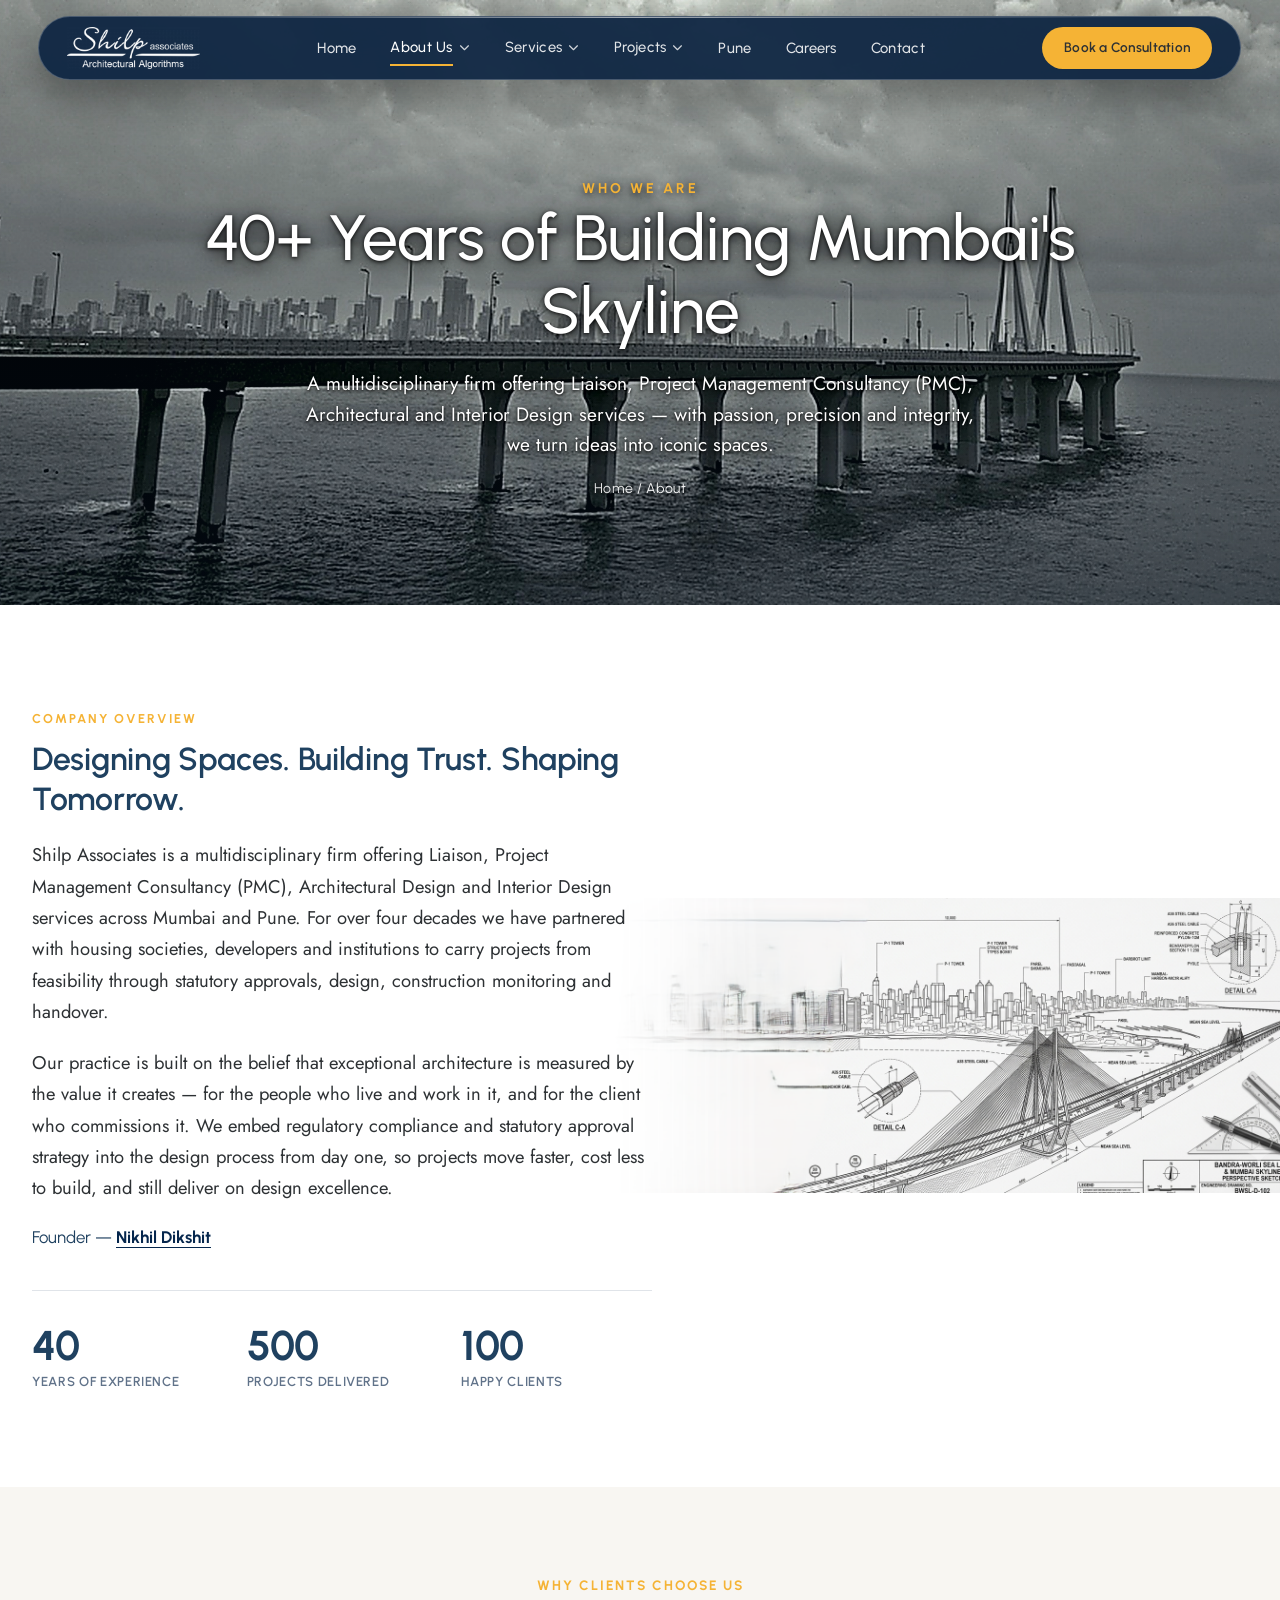
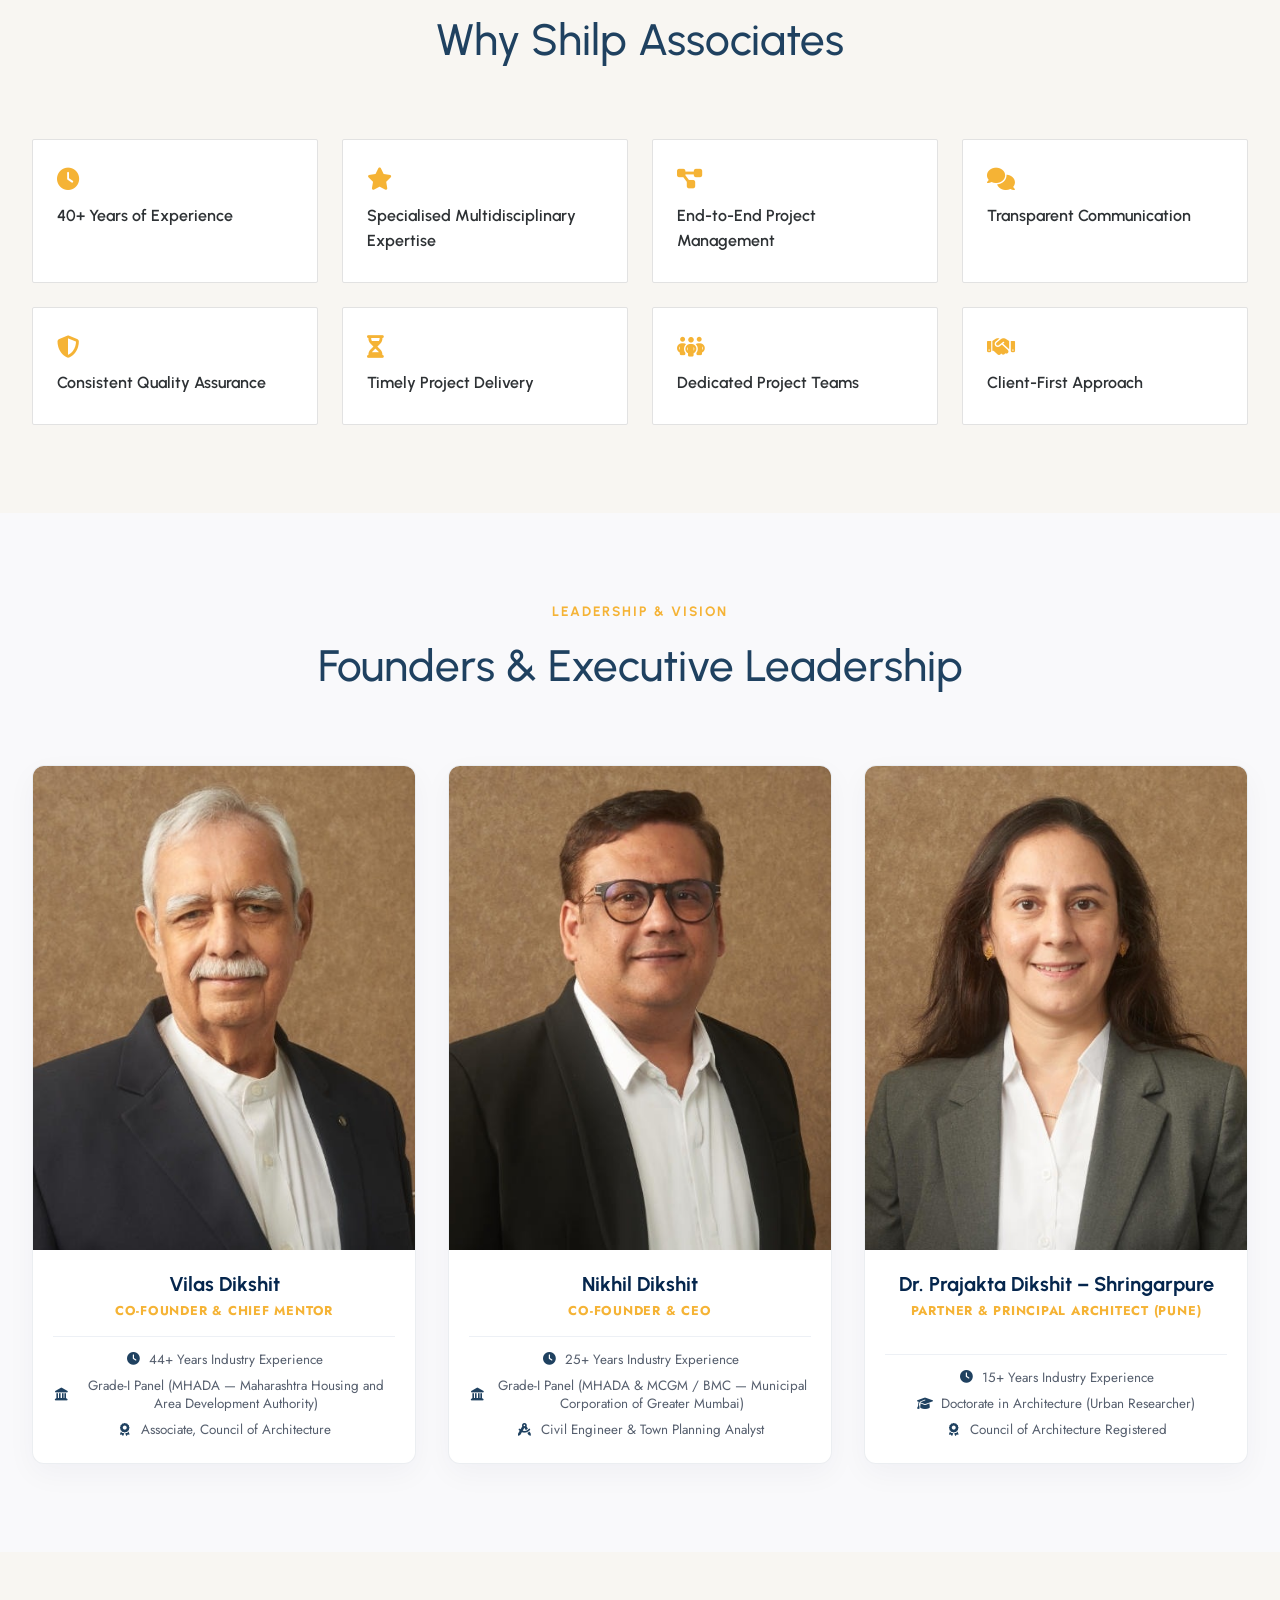
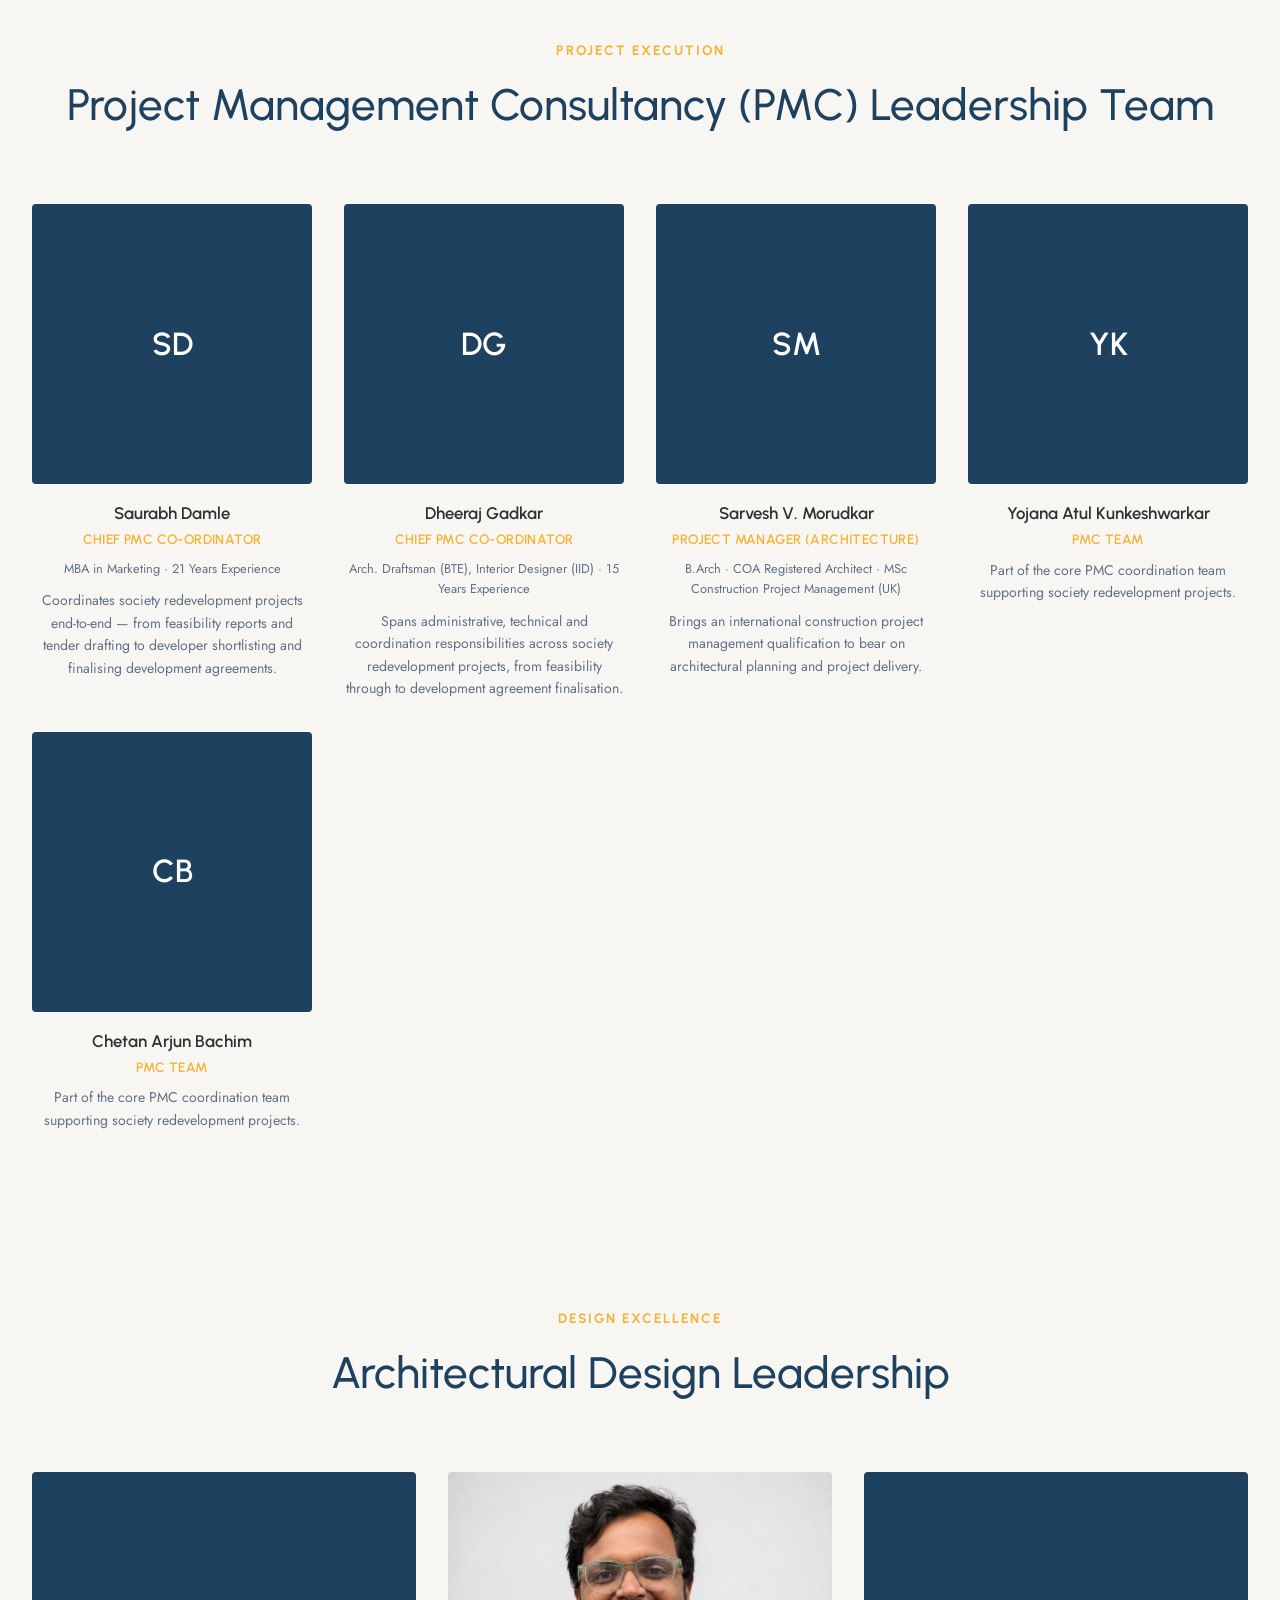
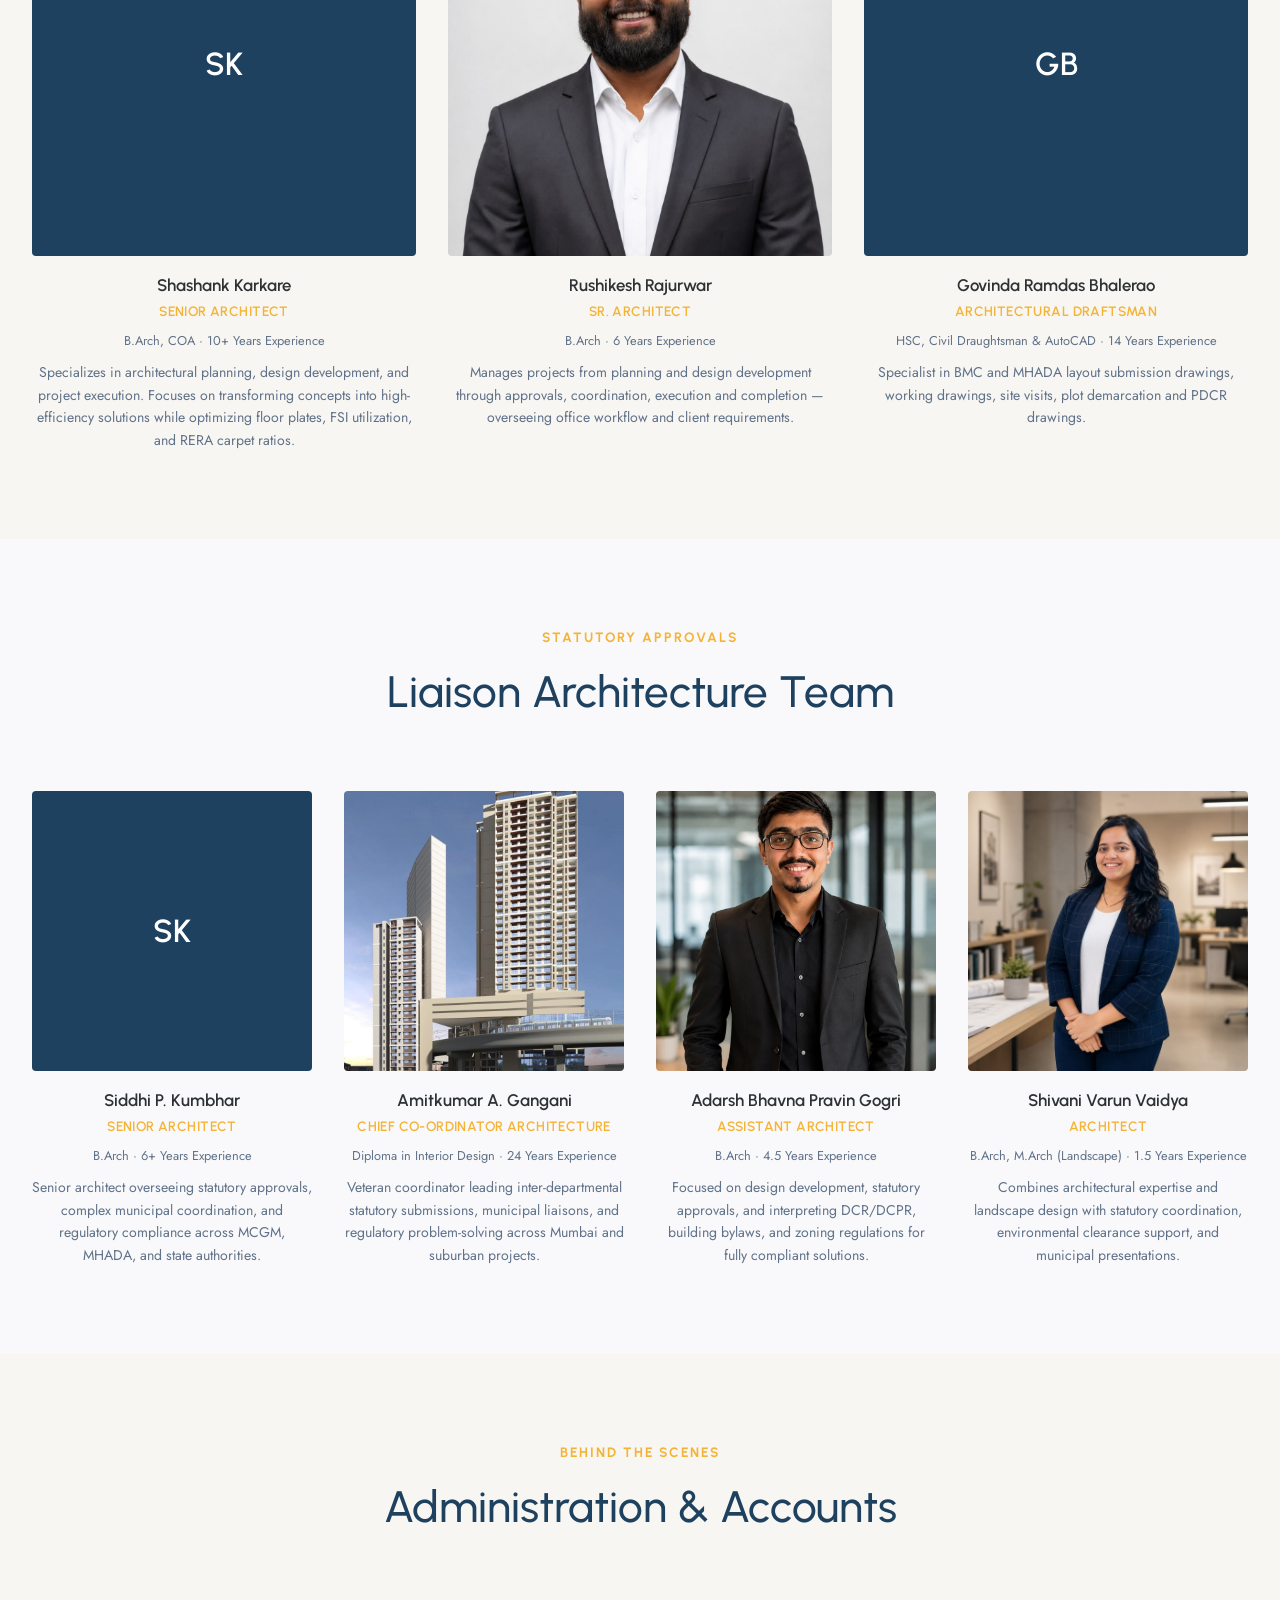
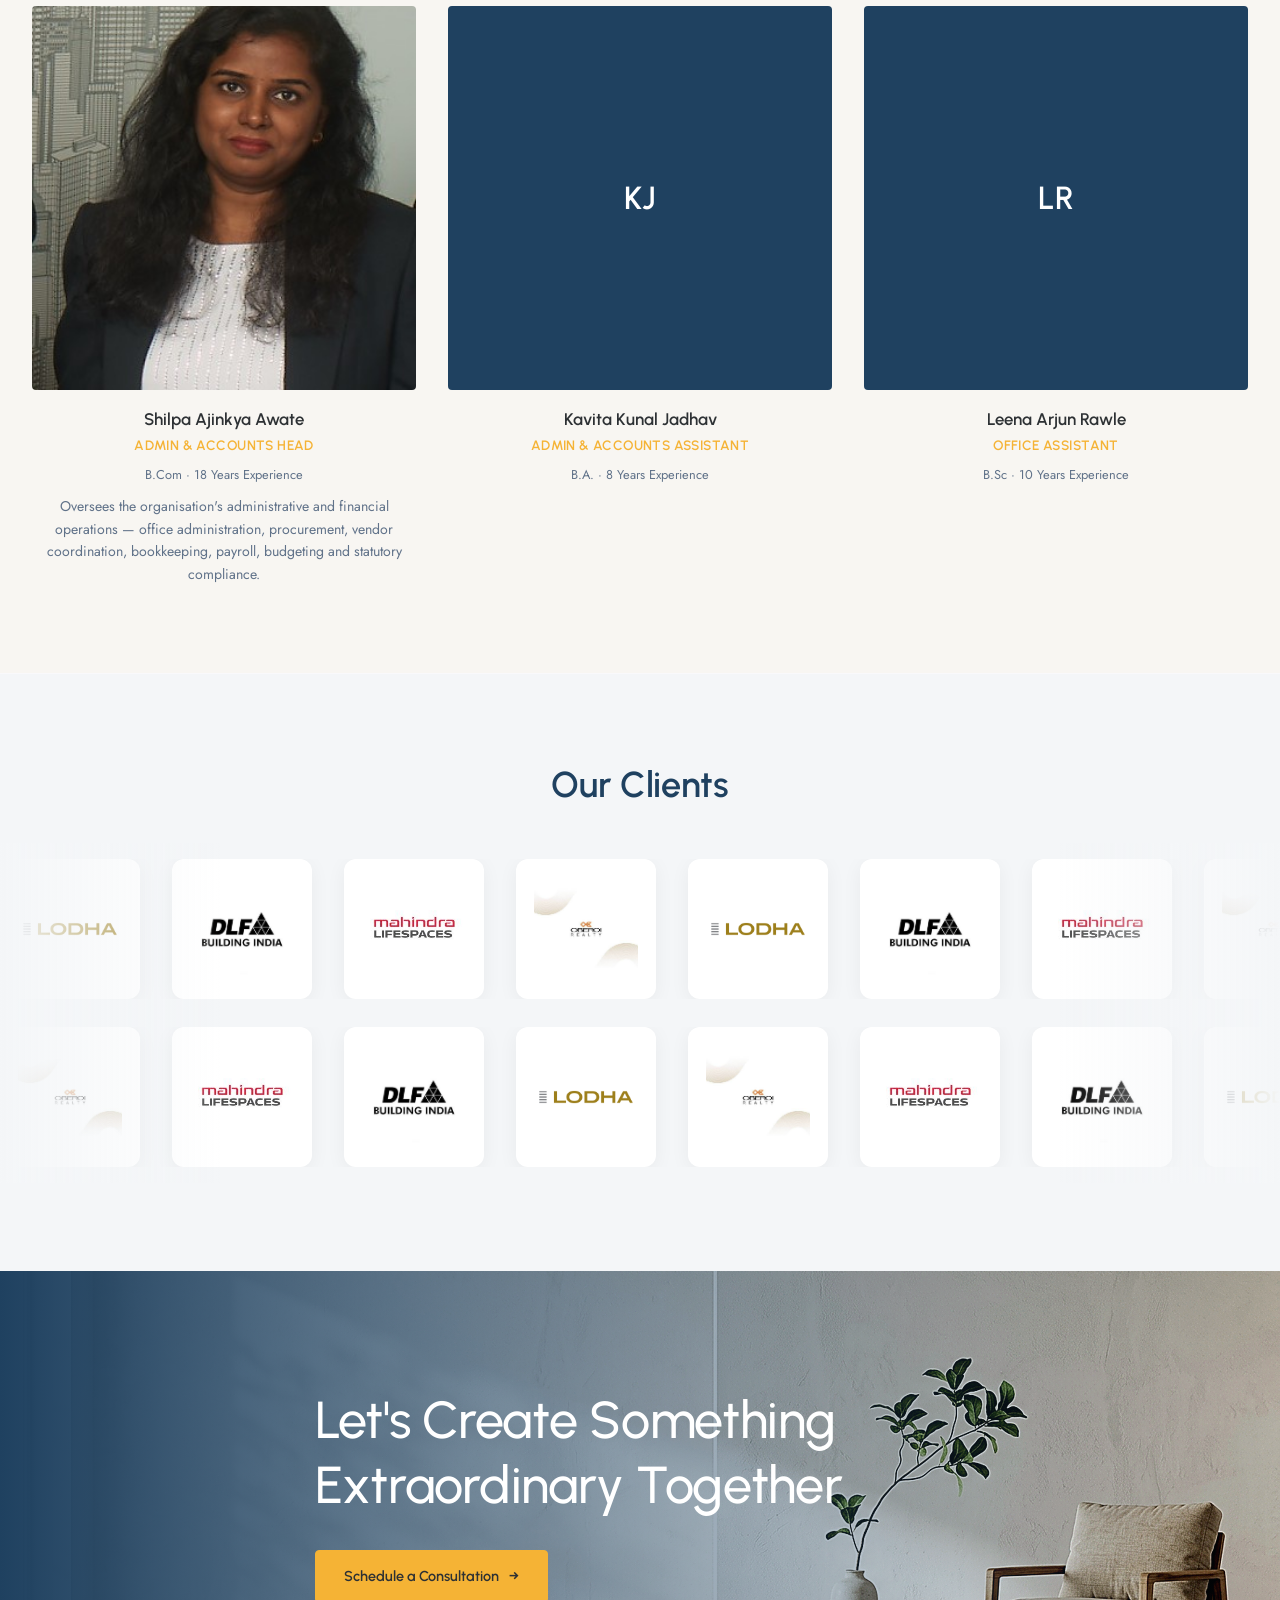
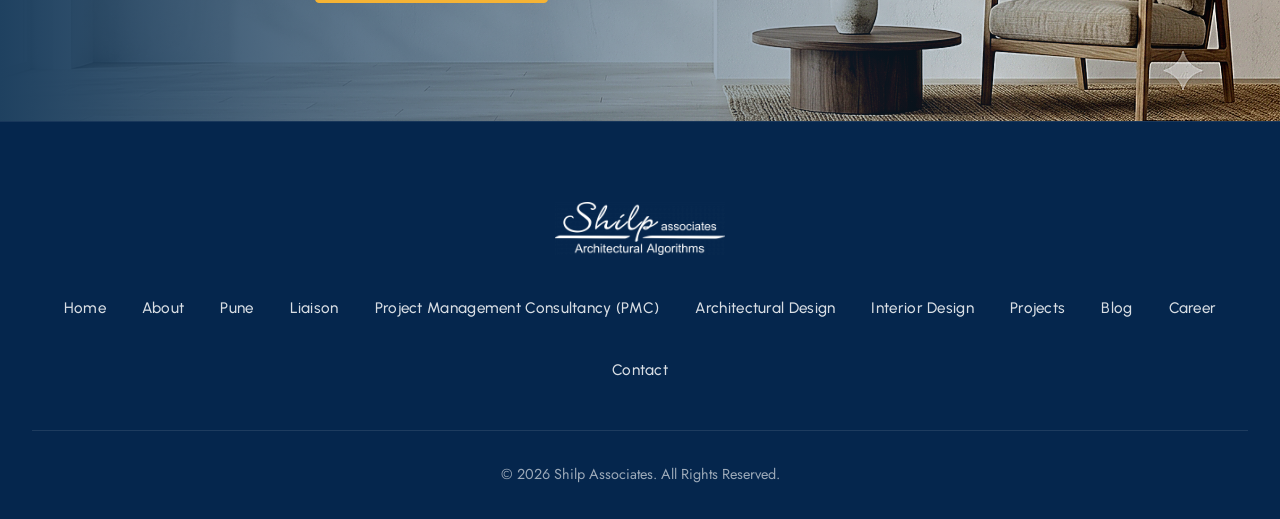
==== about.html @ ca709e47 "feat: rename Portfolio to Projects, add rich hero background imagery, and expand all acronyms (PMC, " ====
<!doctype html>
<html lang="en-US">
<head>
<meta charset="UTF-8">
<meta name="viewport" content="width=device-width, initial-scale=1, maximum-scale=5, viewport-fit=cover">
<title>About Us | Shilp Associates</title>
<meta name="description" content="40+ years of Shilp Associates — a multidisciplinary Liaison, PMC, Architectural and Interior Design firm led by Nikhil Dikshit, building Mumbai's skyline.">
<link rel="preconnect" href="https://fonts.googleapis.com">
<link rel="stylesheet" href="https://fonts.googleapis.com/css2?family=Montserrat:wght@400;500;600;700&family=Roboto:wght@300;400;500;600;700&display=swap">
<link rel="stylesheet" href="https://cdnjs.cloudflare.com/ajax/libs/font-awesome/6.4.0/css/all.min.css">
<link rel="stylesheet" href="assets/styles.css">
<style>
  :root{ --page-hero-img: url('assets/about-hero-bg.jpg'); }
  .page-hero {
    background: linear-gradient(180deg, rgba(5, 20, 38, 0.10) 0%, rgba(5, 20, 38, 0.22) 50%, rgba(5, 20, 38, 0.40) 100%), url('assets/about-hero-bg.jpg') no-repeat center center / cover !important;
  }
</style>
</head>
<body>

<header class="site-header" id="masthead">
  <div class="wrap">
    <a href="index.html" class="site-logo" aria-label="Shilp Associates Home">
      <img src="assets/logo-shilp.png" alt="Shilp Associates">
    </a>
    <nav class="main-nav" aria-label="Main Navigation">
      <ul class="nav-list">
        <li><a href="index.html" class="">Home</a></li>
        <li class="has-dropdown">
          <div class="nav-item-link-wrap">
            <a href="about.html" class="active">About Us</a>
            <button class="dropdown-trigger-btn" aria-label="Toggle About Submenu"><i class="fa-solid fa-chevron-down nav-dropdown-icon"></i></button>
          </div>
          <ul class="dropdown-menu">
            <li><a href="about.html">Our 40+ Yr Legacy</a></li>
            <li><a href="about.html#team">Leadership &amp; Team</a></li>
            <li><a href="pune.html">Pune Regional Office</a></li>
          </ul>
        </li>
        <li class="has-dropdown">
          <div class="nav-item-link-wrap">
            <a href="architectural-design.html" class="">Services</a>
            <button class="dropdown-trigger-btn" aria-label="Toggle Services Submenu"><i class="fa-solid fa-chevron-down nav-dropdown-icon"></i></button>
          </div>
          <ul class="dropdown-menu">
            <li><a href="architectural-design.html">Architectural Design</a></li>
            <li><a href="liaison.html">Liaison Services</a></li>
            <li><a href="pmc.html">Project Management Consultancy (PMC)</a></li>
            <li><a href="interior-design.html">Interior Design</a></li>
          </ul>
        </li>
        <li class="has-dropdown">
          <div class="nav-item-link-wrap">
            <a href="portfolio.html" class="">Projects</a>
            <button class="dropdown-trigger-btn" aria-label="Toggle Projects Submenu"><i class="fa-solid fa-chevron-down nav-dropdown-icon"></i></button>
          </div>
          <ul class="dropdown-menu">
            <li><a href="portfolio.html">All Projects</a></li>
            <li><a href="portfolio.html?filter=architectural">Architectural Projects</a></li>
            <li><a href="portfolio.html?filter=liaison">Liaison Approvals</a></li>
            <li><a href="portfolio.html?filter=interior">Interior Projects</a></li>
            <li><a href="portfolio.html?filter=pmc">Project Management (PMC) Redevelopment</a></li>
            <li><a href="portfolio.html?filter=mhada">MHADA (Housing Authority) Projects</a></li>
          </ul>
        </li>
        <li><a href="pune.html" class="">Pune</a></li>
        <li><a href="careers.html" class="">Careers</a></li>
        <li><a href="contact.html" class="">Contact</a></li>
      </ul>
    </nav>
    <div class="header-right-actions">
      <a href="contact.html" class="header-cta">Book a Consultation</a>
      <button class="nav-toggle" aria-label="Toggle Navigation"><span></span><span></span><span></span></button>
    </div>
  </div>
</header>

<section class="page-hero">
  <div>
    <span class="eyebrow">Who We Are</span>
    <h1>40+ Years of Building Mumbai's Skyline</h1>
    <p>A multidisciplinary firm offering Liaison, Project Management Consultancy (PMC), Architectural and Interior Design services — with passion, precision and integrity, we turn ideas into iconic spaces.</p>
    <div class="breadcrumb"><a href="index.html">Home</a> / About</div>
  </div>
</section>

<!-- COMPANY OVERVIEW -->
<section class="content-section overview-section reveal" id="overview">
  <div class="overview-bg-blueprint" style="background-image: url('assets/story-bg.png');" aria-hidden="true"></div>
  <div class="wrap overview-wrap">
    <div class="overview-content">
      <span class="eyebrow-sm">Company Overview</span>
      <h2 class="h2 h2--sub">Designing Spaces. Building Trust. Shaping Tomorrow.</h2>
      <p class="lead-text">Shilp Associates is a multidisciplinary firm offering Liaison, Project Management Consultancy (PMC), Architectural Design and Interior Design services across Mumbai and Pune. For over four decades we have partnered with housing societies, developers and institutions to carry projects from feasibility through statutory approvals, design, construction monitoring and handover.</p>
      <p class="lead-text">Our practice is built on the belief that exceptional architecture is measured by the value it creates — for the people who live and work in it, and for the client who commissions it. We embed regulatory compliance and statutory approval strategy into the design process from day one, so projects move faster, cost less to build, and still deliver on design excellence.</p>
      <p class="founder-line">Founder — <a href="https://www.linkedin.com/in/nikhil-dikshit-53994839/" target="_blank" rel="noopener"><strong>Nikhil Dikshit</strong></a></p>

      <!-- Key Metrics on the Left -->
      <div class="overview-stats-grid">
        <div class="overview-stat-item">
          <div class="metric-number-wrap">
            <h3 class="counter-number" data-target="40">0</h3>
          </div>
          <p class="metric-label">Years of Experience</p>
        </div>
        <div class="overview-stat-item">
          <div class="metric-number-wrap">
            <h3 class="counter-number" data-target="500">0</h3>
          </div>
          <p class="metric-label">Projects Delivered</p>
        </div>
        <div class="overview-stat-item">
          <div class="metric-number-wrap">
            <h3 class="counter-number" data-target="100">0</h3>
          </div>
          <p class="metric-label">Happy Clients</p>
        </div>
      </div>
    </div>
  </div>
</section>

<!-- WHY SHILP ASSOCIATES -->
<section class="content-section alt reveal">
  <div class="wrap">
    <header class="section-header">
      <span class="section-subtitle">Why Clients Choose Us</span>
      <h2 class="section-title">Why Shilp Associates</h2>
    </header>
    <div class="why-grid">
      <div class="why-item"><i class="fa-solid fa-clock"></i><h4>40+ Years of Experience</h4></div>
      <div class="why-item"><i class="fa-solid fa-star"></i><h4>Specialised Multidisciplinary Expertise</h4></div>
      <div class="why-item"><i class="fa-solid fa-diagram-project"></i><h4>End-to-End Project Management</h4></div>
      <div class="why-item"><i class="fa-solid fa-comments"></i><h4>Transparent Communication</h4></div>
      <div class="why-item"><i class="fa-solid fa-shield-halved"></i><h4>Consistent Quality Assurance</h4></div>
      <div class="why-item"><i class="fa-solid fa-hourglass-half"></i><h4>Timely Project Delivery</h4></div>
      <div class="why-item"><i class="fa-solid fa-people-group"></i><h4>Dedicated Project Teams</h4></div>
      <div class="why-item"><i class="fa-solid fa-handshake"></i><h4>Client-First Approach</h4></div>
    </div>
  </div>
</section>

<!-- EXECUTIVE LEADERSHIP (FOUNDERS & PARTNERS) -->
<section class="content-section reveal" id="founders">
  <div class="wrap">
    <header class="section-header">
      <span class="section-subtitle">Leadership &amp; Vision</span>
      <h2 class="section-title">Founders &amp; Executive Leadership</h2>
    </header>
    <div class="founders-grid">
      <div class="founder-card">
        <div class="founder-photo-wrap">
          <img src="assets/founder-vilas.jpg" alt="Vilas Dikshit" class="founder-photo" width="433" height="600">
        </div>
        <div class="founder-info">
          <h3 class="founder-name">Vilas Dikshit</h3>
          <span class="founder-role">Co-founder &amp; Chief Mentor</span>
          <div class="founder-credentials">
            <span><i class="fa-solid fa-clock"></i> 44+ Years Industry Experience</span>
            <span><i class="fa-solid fa-landmark"></i> Grade-I Panel (MHADA — Maharashtra Housing and Area Development Authority)</span>
            <span><i class="fa-solid fa-award"></i> Associate, Council of Architecture</span>
          </div>
        </div>
      </div>

      <div class="founder-card">
        <div class="founder-photo-wrap">
          <img src="assets/founder-nikhil.jpg" alt="Nikhil Dikshit" class="founder-photo" width="447" height="600">
        </div>
        <div class="founder-info">
          <h3 class="founder-name">Nikhil Dikshit</h3>
          <span class="founder-role">Co-founder &amp; CEO</span>
          <div class="founder-credentials">
            <span><i class="fa-solid fa-clock"></i> 25+ Years Industry Experience</span>
            <span><i class="fa-solid fa-landmark"></i> Grade-I Panel (MHADA &amp; MCGM / BMC — Municipal Corporation of Greater Mumbai)</span>
            <span><i class="fa-solid fa-compass-drafting"></i> Civil Engineer &amp; Town Planning Analyst</span>
          </div>
        </div>
      </div>

      <div class="founder-card">
        <div class="founder-photo-wrap">
          <img src="assets/founder-prajakta.jpg" alt="Dr. Prajakta Dikshit – Shringarpure" class="founder-photo" width="462" height="600">
        </div>
        <div class="founder-info">
          <h3 class="founder-name">Dr. Prajakta Dikshit – Shringarpure</h3>
          <span class="founder-role">Partner &amp; Principal Architect (Pune)</span>
          <div class="founder-credentials">
            <span><i class="fa-solid fa-clock"></i> 15+ Years Industry Experience</span>
            <span><i class="fa-solid fa-graduation-cap"></i> Doctorate in Architecture (Urban Researcher)</span>
            <span><i class="fa-solid fa-award"></i> Council of Architecture Registered</span>
          </div>
        </div>
      </div>
    </div>
  </div>
</section>

<!-- LEADERSHIP TEAM -->
<section class="content-section alt reveal" id="team">
  <div class="wrap">
    <header class="section-header">
      <span class="section-subtitle">Project Execution</span>
      <h2 class="section-title">Project Management Consultancy (PMC) Leadership Team</h2>
    </header>
    <div class="team-grid">

      <div class="team-card">
        <div class="team-photo placeholder"><span>SD</span></div>
        <div class="team-name">Saurabh Damle</div>
        <div class="team-role">Chief PMC Co-Ordinator</div>
        <div class="team-meta">MBA in Marketing · 21 Years Experience</div>
        <p class="team-bio">Coordinates society redevelopment projects end-to-end — from feasibility reports and tender drafting to developer shortlisting and finalising development agreements.</p>
      </div>

      <div class="team-card">
        <div class="team-photo placeholder"><span>DG</span></div>
        <div class="team-name">Dheeraj Gadkar</div>
        <div class="team-role">Chief PMC Co-Ordinator</div>
        <div class="team-meta">Arch. Draftsman (BTE), Interior Designer (IID) · 15 Years Experience</div>
        <p class="team-bio">Spans administrative, technical and coordination responsibilities across society redevelopment projects, from feasibility through to development agreement finalisation.</p>
      </div>

      <div class="team-card">
        <div class="team-photo placeholder"><span>SM</span></div>
        <div class="team-name">Sarvesh V. Morudkar</div>
        <div class="team-role">Project Manager (Architecture)</div>
        <div class="team-meta">B.Arch · COA Registered Architect · MSc Construction Project Management (UK)</div>
        <p class="team-bio">Brings an international construction project management qualification to bear on architectural planning and project delivery.</p>
      </div>

      <div class="team-card">
        <div class="team-photo placeholder"><span>YK</span></div>
        <div class="team-name">Yojana Atul Kunkeshwarkar</div>
        <div class="team-role">PMC Team</div>
        <p class="team-bio">Part of the core PMC coordination team supporting society redevelopment projects.</p>
      </div>

      <div class="team-card">
        <div class="team-photo placeholder"><span>CB</span></div>
        <div class="team-name">Chetan Arjun Bachim</div>
        <div class="team-role">PMC Team</div>
        <p class="team-bio">Part of the core PMC coordination team supporting society redevelopment projects.</p>
      </div>

    </div>
  </div>
</section>

<!-- ARCHITECTURAL DESIGN LEADERSHIP -->
<section class="content-section alt reveal">
  <div class="wrap">
    <header class="section-header">
      <span class="section-subtitle">Design Excellence</span>
      <h2 class="section-title">Architectural Design Leadership</h2>
    </header>
    <div class="team-grid">
      <div class="team-card">
        <div class="team-photo placeholder"><span>SK</span></div>
        <div class="team-name">Shashank Karkare</div>
        <div class="team-role">Senior Architect</div>
        <div class="team-meta">B.Arch, COA · 10+ Years Experience</div>
        <p class="team-bio">Specializes in architectural planning, design development, and project execution. Focuses on transforming concepts into high-efficiency solutions while optimizing floor plates, FSI utilization, and RERA carpet ratios.</p>
      </div>
      <div class="team-card">
        <div class="team-photo"><img src="assets/team/AD 01 Rushikesh Rajurwar.jpeg" alt="Rushikesh Rajurwar"></div>
        <div class="team-name">Rushikesh Rajurwar</div>
        <div class="team-role">Sr. Architect</div>
        <div class="team-meta">B.Arch · 6 Years Experience</div>
        <p class="team-bio">Manages projects from planning and design development through approvals, coordination, execution and completion — overseeing office workflow and client requirements.</p>
      </div>
      <div class="team-card">
        <div class="team-photo placeholder"><span>GB</span></div>
        <div class="team-name">Govinda Ramdas Bhalerao</div>
        <div class="team-role">Architectural Draftsman</div>
        <div class="team-meta">HSC, Civil Draughtsman &amp; AutoCAD · 14 Years Experience</div>
        <p class="team-bio">Specialist in BMC and MHADA layout submission drawings, working drawings, site visits, plot demarcation and PDCR drawings.</p>
      </div>
    </div>
  </div>
</section>

<!-- LIAISON ARCHITECTURE LEADERSHIP -->
<section class="content-section reveal">
  <div class="wrap">
    <header class="section-header">
      <span class="section-subtitle">Statutory Approvals</span>
      <h2 class="section-title">Liaison Architecture Team</h2>
    </header>
    <div class="team-grid">
      <div class="team-card">
        <div class="team-photo placeholder"><span>SK</span></div>
        <div class="team-name">Siddhi P. Kumbhar</div>
        <div class="team-role">Senior Architect</div>
        <div class="team-meta">B.Arch · 6+ Years Experience</div>
        <p class="team-bio">Senior architect overseeing statutory approvals, complex municipal coordination, and regulatory compliance across MCGM, MHADA, and state authorities.</p>
      </div>
      <div class="team-card">
        <div class="team-photo"><img src="assets/team/amit_gangani_image1.jpeg" alt="Amit Gangani"></div>
        <div class="team-name">Amitkumar A. Gangani</div>
        <div class="team-role">Chief Co-ordinator Architecture</div>
        <div class="team-meta">Diploma in Interior Design · 24 Years Experience</div>
        <p class="team-bio">Veteran coordinator leading inter-departmental statutory submissions, municipal liaisons, and regulatory problem-solving across Mumbai and suburban projects.</p>
      </div>
      <div class="team-card">
        <div class="team-photo"><img src="assets/team/adarsh_gogri_image1.jpeg" alt="Adarsh Gogri"></div>
        <div class="team-name">Adarsh Bhavna Pravin Gogri</div>
        <div class="team-role">Assistant Architect</div>
        <div class="team-meta">B.Arch · 4.5 Years Experience</div>
        <p class="team-bio">Focused on design development, statutory approvals, and interpreting DCR/DCPR, building bylaws, and zoning regulations for fully compliant solutions.</p>
      </div>
      <div class="team-card">
        <div class="team-photo"><img src="assets/team/shivani_vaidya_image1.jpeg" alt="Shivani Vaidya"></div>
        <div class="team-name">Shivani Varun Vaidya</div>
        <div class="team-role">Architect</div>
        <div class="team-meta">B.Arch, M.Arch (Landscape) · 1.5 Years Experience</div>
        <p class="team-bio">Combines architectural expertise and landscape design with statutory coordination, environmental clearance support, and municipal presentations.</p>
      </div>
    </div>
  </div>
</section>

<!-- ADMIN & ACCOUNTS -->
<section class="content-section alt reveal">
  <div class="wrap">
    <header class="section-header">
      <span class="section-subtitle">Behind the Scenes</span>
      <h2 class="section-title">Administration &amp; Accounts</h2>
    </header>
    <div class="team-grid">

      <div class="team-card">
        <div class="team-photo"><img src="assets/team/admin_shilpa_image1.jpg" alt="Shilpa Ajinkya Awate"></div>
        <div class="team-name">Shilpa Ajinkya Awate</div>
        <div class="team-role">Admin &amp; Accounts Head</div>
        <div class="team-meta">B.Com · 18 Years Experience</div>
        <p class="team-bio">Oversees the organisation's administrative and financial operations — office administration, procurement, vendor coordination, bookkeeping, payroll, budgeting and statutory compliance.</p>
      </div>

      <div class="team-card">
        <div class="team-photo placeholder"><span>KJ</span></div>
        <div class="team-name">Kavita Kunal Jadhav</div>
        <div class="team-role">Admin &amp; Accounts Assistant</div>
        <div class="team-meta">B.A. · 8 Years Experience</div>
      </div>

      <div class="team-card">
        <div class="team-photo placeholder"><span>LR</span></div>
        <div class="team-name">Leena Arjun Rawle</div>
        <div class="team-role">Office Assistant</div>
        <div class="team-meta">B.Sc · 10 Years Experience</div>
      </div>

    </div>
  </div>
</section>

<!-- CLIENTS -->
<section class="clients-section reveal-up">
  <div class="wrap">
    <h2 class="h2">Our Clients</h2>
  </div>
  <div class="logo-marquee-container">
    <!-- Row 1: Leftward Infinite Scroll -->
    <div class="logo-marquee-row">
      <div class="marquee-track marquee-track-left">
        <div class="marquee-card-box"><img src="assets/client-lodha.png" alt="Lodha Group"></div>
        <div class="marquee-card-box"><img src="assets/client-logo2.jpg" alt="Oberoi Realty"></div>
        <div class="marquee-card-box"><img src="assets/client-mahindra.jpg" alt="Mahindra Lifespaces"></div>
        <div class="marquee-card-box"><img src="assets/client-logo4.jpg" alt="DLF Building India"></div>
        <div class="marquee-card-box"><img src="assets/client-lodha.png" alt="Lodha Group"></div>
        <div class="marquee-card-box"><img src="assets/client-logo2.jpg" alt="Oberoi Realty"></div>
        <div class="marquee-card-box"><img src="assets/client-mahindra.jpg" alt="Mahindra Lifespaces"></div>
        <div class="marquee-card-box"><img src="assets/client-logo4.jpg" alt="DLF Building India"></div>
        <div class="marquee-card-box"><img src="assets/client-lodha.png" alt="Lodha Group"></div>
        <div class="marquee-card-box"><img src="assets/client-logo2.jpg" alt="Oberoi Realty"></div>
        <div class="marquee-card-box"><img src="assets/client-mahindra.jpg" alt="Mahindra Lifespaces"></div>
        <div class="marquee-card-box"><img src="assets/client-logo4.jpg" alt="DLF Building India"></div>
        <!-- Duplicate set for seamless 100% infinite loop -->
        <div class="marquee-card-box"><img src="assets/client-lodha.png" alt="Lodha Group"></div>
        <div class="marquee-card-box"><img src="assets/client-logo2.jpg" alt="Oberoi Realty"></div>
        <div class="marquee-card-box"><img src="assets/client-mahindra.jpg" alt="Mahindra Lifespaces"></div>
        <div class="marquee-card-box"><img src="assets/client-logo4.jpg" alt="DLF Building India"></div>
        <div class="marquee-card-box"><img src="assets/client-lodha.png" alt="Lodha Group"></div>
        <div class="marquee-card-box"><img src="assets/client-logo2.jpg" alt="Oberoi Realty"></div>
        <div class="marquee-card-box"><img src="assets/client-mahindra.jpg" alt="Mahindra Lifespaces"></div>
        <div class="marquee-card-box"><img src="assets/client-logo4.jpg" alt="DLF Building India"></div>
        <div class="marquee-card-box"><img src="assets/client-lodha.png" alt="Lodha Group"></div>
        <div class="marquee-card-box"><img src="assets/client-logo2.jpg" alt="Oberoi Realty"></div>
        <div class="marquee-card-box"><img src="assets/client-mahindra.jpg" alt="Mahindra Lifespaces"></div>
        <div class="marquee-card-box"><img src="assets/client-logo4.jpg" alt="DLF Building India"></div>
      </div>
    </div>
    <!-- Row 2: Rightward Infinite Scroll (Opposite Direction) -->
    <div class="logo-marquee-row">
      <div class="marquee-track marquee-track-right">
        <div class="marquee-card-box"><img src="assets/client-logo4.jpg" alt="DLF Building India"></div>
        <div class="marquee-card-box"><img src="assets/client-mahindra.jpg" alt="Mahindra Lifespaces"></div>
        <div class="marquee-card-box"><img src="assets/client-logo2.jpg" alt="Oberoi Realty"></div>
        <div class="marquee-card-box"><img src="assets/client-lodha.png" alt="Lodha Group"></div>
        <div class="marquee-card-box"><img src="assets/client-logo4.jpg" alt="DLF Building India"></div>
        <div class="marquee-card-box"><img src="assets/client-mahindra.jpg" alt="Mahindra Lifespaces"></div>
        <div class="marquee-card-box"><img src="assets/client-logo2.jpg" alt="Oberoi Realty"></div>
        <div class="marquee-card-box"><img src="assets/client-lodha.png" alt="Lodha Group"></div>
        <div class="marquee-card-box"><img src="assets/client-logo4.jpg" alt="DLF Building India"></div>
        <div class="marquee-card-box"><img src="assets/client-mahindra.jpg" alt="Mahindra Lifespaces"></div>
        <div class="marquee-card-box"><img src="assets/client-logo2.jpg" alt="Oberoi Realty"></div>
        <div class="marquee-card-box"><img src="assets/client-lodha.png" alt="Lodha Group"></div>
        <!-- Duplicate set for seamless 100% infinite loop -->
        <div class="marquee-card-box"><img src="assets/client-logo4.jpg" alt="DLF Building India"></div>
        <div class="marquee-card-box"><img src="assets/client-mahindra.jpg" alt="Mahindra Lifespaces"></div>
        <div class="marquee-card-box"><img src="assets/client-logo2.jpg" alt="Oberoi Realty"></div>
        <div class="marquee-card-box"><img src="assets/client-lodha.png" alt="Lodha Group"></div>
        <div class="marquee-card-box"><img src="assets/client-logo4.jpg" alt="DLF Building India"></div>
        <div class="marquee-card-box"><img src="assets/client-mahindra.jpg" alt="Mahindra Lifespaces"></div>
        <div class="marquee-card-box"><img src="assets/client-logo2.jpg" alt="Oberoi Realty"></div>
        <div class="marquee-card-box"><img src="assets/client-lodha.png" alt="Lodha Group"></div>
        <div class="marquee-card-box"><img src="assets/client-logo4.jpg" alt="DLF Building India"></div>
        <div class="marquee-card-box"><img src="assets/client-mahindra.jpg" alt="Mahindra Lifespaces"></div>
        <div class="marquee-card-box"><img src="assets/client-logo2.jpg" alt="Oberoi Realty"></div>
        <div class="marquee-card-box"><img src="assets/client-lodha.png" alt="Lodha Group"></div>
      </div>
    </div>
  </div>
</section>

<!-- CTA -->
<section class="cta-section">
  <div class="wrap">
    <h2 class="h2 reveal">Let's Create Something Extraordinary Together</h2>
    <div class="button-con reveal">
      <a href="contact.html" class="btn btn-primary">Schedule a Consultation <span class="btn-arrow">→</span></a>
    </div>
  </div>
</section>

<footer class="site-footer">
  <div class="footer-logo"><a href="index.html"><img src="assets/logo-shilp.png" alt="Shilp Associates"></a></div>
  <nav class="footer-nav">
    <ul>
      <li><a href="index.html">Home</a></li>
      <li><a href="about.html">About</a></li>
      <li><a href="pune.html">Pune</a></li>
      <li><a href="liaison.html">Liaison</a></li>
      <li><a href="pmc.html">Project Management Consultancy (PMC)</a></li>
      <li><a href="architectural-design.html">Architectural Design</a></li>
      <li><a href="interior-design.html">Interior Design</a></li>
      <li><a href="portfolio.html">Projects</a></li>
      <li><a href="#">Blog</a></li>
      <li><a href="careers.html">Career</a></li>
      <li><a href="contact.html">Contact</a></li>
    </ul>
  </nav>
  <div class="footer-bottom"><p>© 2026 Shilp Associates. All Rights Reserved.</p></div>
</footer>

<script src="assets/main.js"></script>
</body>
</html>
---- assets/styles.css ----
@import url('https://fonts.googleapis.com/css2?family=Urbanist:ital,wght@0,300;0,400;0,500;0,600;0,700;0,800;1,400;1,600&family=Jost:ital,wght@0,300;0,400;0,500;0,600;0,700;1,400&family=Alex+Brush&family=Cormorant+Garamond:ital,wght@0,400;0,500;0,600;0,700;1,400;1,600&family=Inter:wght@400;500;600;700&family=Roboto:wght@300;400;500;600;700&display=swap');


/* ==========================================================================
   SHILP ASSOCIATES — DESIGN TOKENS
   ========================================================================== */
:root {
  --Blue: #1F4160;
  --Yellow: #F5B335;
  --Off-White: #F9F9FB;
  --color-navy: #1F4160;
  --color-navy-dark: #05264d;
  --color-gold: #F5B335;
  --color-charcoal: #2D3134;
  --color-white: #FFFFFF;
  --clr-muted: #607289;
  --clr-border: #E2E2E2;
  --clr-bg-alt: #F8F6F2;
  --font-heading: 'Urbanist', 'Inter', sans-serif;
  --font-body: 'Jost', 'Roboto', sans-serif;
  --container-max: 1400px;
  --shadow-sm: 0 4px 15px rgba(0, 0, 0, 0.04);
  --shadow-md: 0 10px 30px rgba(0, 0, 0, 0.06);
  --shadow-lg: 0 20px 45px rgba(0, 0, 0, 0.08);
}

* { box-sizing: border-box; margin: 0; padding: 0; }
html { scroll-behavior: smooth; }
[id] { scroll-margin-top: 110px; }
body {
  font-family: var(--font-body);
  color: var(--color-charcoal);
  line-height: 1.6;
  background: var(--Off-White);
  -webkit-font-smoothing: antialiased;
  overflow-x: hidden;
}
img { max-width: 100%; display: block; }
a { color: inherit; }

/* Headings Typography */
h1, h2, h3, h4, h5, h6 {
  font-family: var(--font-heading);
}

.h1 {
  font-family: var(--font-heading);
  font-weight: 400;
  font-size: clamp(2.5rem, 5vw + 1rem, 4.5rem);
  color: var(--color-white);
  letter-spacing: -0.3px;
  line-height: 1.1em;
}
.h2 {
  font-family: var(--font-heading);
  font-weight: 500;
  font-size: clamp(2rem, 3.5vw + 1rem, 3.25rem);
  color: var(--color-navy);
  letter-spacing: -0.3px;
  line-height: 1.25em;
}
.h2--sub { 
  font-family: var(--font-heading);
  font-size: 2rem; 
  font-weight: 600;
  color: var(--color-navy);
  margin-bottom: 20px; 
}
.body-text {
  max-width: 500px;
  font-family: var(--font-body);
  font-weight: 400;
  font-size: 1.25rem;
  line-height: 1.5em;
  margin-block-start: 1rem;
}
.section-std { padding-block: 96px; }
.wrap { max-width: var(--container-max); margin: 0 auto; padding: 0 32px; }

/* ==========================================================================
   HEADER / NAV
   ========================================================================== */
.site-header {
  position: fixed; top: 16px; left: 0; right: 0; z-index: 1000;
  width: min(92%, 1380px); margin: 0 auto;
  border-radius: 50px;
  background: rgba(31, 65, 96, 0.88);
  backdrop-filter: blur(24px);
  -webkit-backdrop-filter: blur(24px);
  border: 1px solid rgba(255, 255, 255, 0.22);
  box-shadow: 0 15px 40px rgba(0, 0, 0, 0.35);
  transition: transform 0.45s cubic-bezier(0.16, 1, 0.3, 1), opacity 0.45s ease, background 0.35s ease;
  will-change: transform, opacity;
  overflow: visible;
}
.site-header::before {
  content: '';
  position: absolute;
  top: 0; left: 10%; right: 10%; height: 1px;
  background: linear-gradient(90deg, rgba(255, 255, 255, 0) 0%, rgba(255, 255, 255, 0.6) 50%, rgba(255, 255, 255, 0) 100%);
  pointer-events: none;
}
.site-header .wrap {
  display: flex; align-items: center; justify-content: space-between;
  padding-block: 10px;
  padding-inline: 28px;
  transition: all 0.4s cubic-bezier(0.16, 1, 0.3, 1);
}
.site-logo img { height: 44px; width: auto; filter: brightness(0) invert(1); transition: opacity .25s ease; }
.site-logo img:hover { opacity: 0.9; }
.main-nav ul { list-style: none; display: flex; gap: 34px; }
.main-nav a {
  text-decoration: none; color: rgba(255, 255, 255, 0.88);
  font-family: var(--font-heading); font-size: 0.9rem; font-weight: 500;
  letter-spacing: 0.02em;
  position: relative; padding-block: 6px;
  transition: color .25s ease;
}
.main-nav a::after {
  content: ''; position: absolute; left: 0; bottom: 0; width: 0; height: 2px;
  background: var(--color-gold); transition: width .3s ease;
}
.main-nav a:hover, .main-nav a.active { color: #fff; }
.main-nav a:hover::after, .main-nav a.active::after { width: 100%; }
.header-cta {
  display: inline-flex; align-items: center; gap: 8px;
  background: var(--color-gold); color: var(--color-charcoal);
  font-family: var(--font-heading); font-weight: 600; font-size: 0.85rem;
  text-decoration: none; padding: 10px 22px; border-radius: 30px;
  letter-spacing: 0.02em;
  transition: all .3s ease;
}
.header-cta:hover { background: #fff; color: var(--color-navy); transform: translateY(-2px); }
.nav-toggle { display: none; background: none; border: none; cursor: pointer; padding: 6px; }
.nav-toggle span { display: block; width: 22px; height: 2px; background: #fff; margin: 5px 0; }

/* ==========================================================================
   HERO (Autoplay Video Background with Clean Glassmorphic Theme)
   ========================================================================== */
.hero {
  position: relative;
  min-height: 100vh;
  display: flex; align-items: center;
  overflow: hidden;
  background: var(--color-navy-dark);
  padding-block: 80px;
}
.hero-video-bg {
  position: absolute;
  top: 0; left: 0;
  width: 100%; height: 100%;
  z-index: 1;
  overflow: hidden;
}
.hero-video-element {
  width: 100%; height: 100%;
  object-fit: cover;
  position: absolute;
  top: 50%; left: 50%;
  transform: translate(-50%, -50%);
  pointer-events: none;
}
.hero-video-overlay {
  position: absolute;
  top: 0; left: 0;
  width: 100%; height: 100%;
  background: rgba(0, 0, 0, 0.65);
  z-index: 2;
  pointer-events: none;
}
.hero .wrap {
  position: relative;
  z-index: 10;
  display: flex; flex-direction: row; gap: 32px;
  justify-content: space-between; align-items: center; flex-wrap: wrap;
  width: 100%;
}
.hero-copy { max-width: 600px; flex: 1 1 460px; }
.hero-copy .h1 {
  font-family: var(--font-heading);
  font-size: clamp(2.6rem, 5vw, 4.4rem);
  font-weight: 400;
  line-height: 1.12;
  color: #ffffff;
  margin-bottom: 1.25rem;
  letter-spacing: -0.01em;
  text-shadow: 0 2px 10px rgba(0, 0, 0, 0.6);
}
.hero-copy .body-text {
  color: rgba(255, 255, 255, 0.9);
  font-size: 1.1rem;
  line-height: 1.6;
  max-width: 500px;
  margin-block-start: 0;
  text-shadow: 0 1px 6px rgba(0, 0, 0, 0.5);
}
.button-con { display: flex; gap: 16px; margin-block-start: 2rem; flex-wrap: wrap; }

/* ==========================================================================
   BUTTON SYSTEM
   ========================================================================== */
.btn {
  display: inline-flex; align-items: center; justify-content: center; gap: 10px;
  padding: 14px 28px; font-family: var(--font-heading); font-size: 0.9rem; font-weight: 600;
  text-decoration: none; border-radius: 4px; box-sizing: border-box;
  transition: all .35s cubic-bezier(.25,1,.5,1); cursor: pointer; border: 1px solid transparent;
}
.btn-arrow { transition: transform .3s ease; }
.btn:hover .btn-arrow { transform: translateX(4px); }
.btn-primary { 
  background: var(--color-gold); 
  color: var(--color-charcoal); 
  border-color: var(--color-gold); 
}
.btn-primary:hover { 
  background: #ffffff; 
  border-color: #ffffff; 
  color: var(--color-navy); 
  transform: translateY(-2px);
  box-shadow: 0 8px 20px rgba(0, 0, 0, 0.25); 
}
.btn-secondary { 
  background: rgba(255, 255, 255, 0.15); 
  color: #ffffff; 
  border-color: rgba(255, 255, 255, 0.45); 
  backdrop-filter: blur(8px);
  -webkit-backdrop-filter: blur(8px);
}
.btn-secondary:hover { 
  background: rgba(255, 255, 255, 0.3); 
  border-color: #ffffff; 
  transform: translateY(-2px);
}
.btn-blue { 
  background: var(--color-navy); 
  border-color: var(--color-navy); 
  color: #fff; 
}
.btn-blue:hover { 
  background: var(--color-gold); 
  border-color: var(--color-gold); 
  color: var(--color-charcoal); 
}

/* ==========================================================================
   CONTACT COMPONENTS
   ========================================================================== */
.contact-wrap { display: grid; grid-template-columns: 1fr 1fr; gap: 64px; }
@media (max-width: 900px){ .contact-wrap{ grid-template-columns: 1fr; } }
.contact-info-item { display: flex; gap: 18px; align-items: flex-start; margin-bottom: 28px; }
.contact-info-item i { width: 44px; height: 44px; background: var(--color-navy); color: #fff; border-radius: 50%; display: flex; align-items: center; justify-content: center; flex-shrink: 0; }
.contact-info-item h4 { font-family: var(--font-heading); color: var(--color-charcoal); margin-bottom: 4px; font-weight: 600; }
.contact-info-item p, .contact-info-item a { color: var(--clr-muted); font-size: .95rem; text-decoration: none; }
.contact-form { display: flex; flex-direction: column; gap: 18px; }
.contact-form label { font-family: var(--font-heading); font-size: .85rem; font-weight: 600; color: var(--color-charcoal); margin-bottom: 6px; display: block; }
.contact-form input, .contact-form select, .contact-form textarea { width: 100%; padding: 14px 16px; border: 1px solid var(--clr-border); border-radius: 2px; font-family: var(--font-body); font-size: .95rem; background: #fff; }
.contact-form input:focus, .contact-form select:focus, .contact-form textarea:focus { outline: none; border-color: var(--color-navy); }
.contact-form textarea { resize: vertical; min-height: 120px; }

/* ==========================================================================
   METRICS GLASS CARDS (Matching User Screenshot)
   ========================================================================== */
.metrics-container { display: flex; flex-direction: column; gap: 16px; width: 320px; max-width: 100%; align-items: flex-end; }
.metric-card {
  display: flex; align-items: center; gap: 20px; padding: 18px 24px;
  background: rgba(255, 255, 255, 0.12);
  backdrop-filter: blur(16px); -webkit-backdrop-filter: blur(16px);
  border: 1px solid rgba(255, 255, 255, 0.35);
  border-radius: 8px;
  width: 280px;
  box-shadow: 0 8px 32px rgba(0, 0, 0, 0.2), inset 0 1px 0 rgba(255, 255, 255, 0.4);
  transition: transform .3s ease, box-shadow .3s ease, background .3s ease;
}
.metric-card:hover {
  transform: translateX(-4px);
  box-shadow: 0 12px 36px rgba(0, 0, 0, 0.3), inset 0 1px 0 rgba(255, 255, 255, 0.6);
  background: rgba(255, 255, 255, 0.20);
  border-color: rgba(255, 255, 255, 0.55);
}
.metric-card .icon-wrapper {
  font-size: 1.85rem;
  color: var(--color-gold);
  width: 45px;
  display: flex;
  align-items: center;
  justify-content: center;
  flex-shrink: 0;
}
.metric-card .text-wrapper { display: flex; flex-direction: column; }
.metric-card .counter-number, .metric-card .static-prefix {
  font-size: 2rem;
  font-weight: 700;
  color: #ffffff;
  margin: 0;
  line-height: 1.1;
  font-family: var(--font-heading);
}
.metric-card .counter-number::after { content: '+'; color: var(--color-gold); margin-left: 2px; }
.metric-card .counter-label {
  font-size: 0.8rem;
  color: rgba(255, 255, 255, 0.85);
  font-family: var(--font-heading);
  text-transform: uppercase;
  letter-spacing: .08em;
  margin-top: 4px;
}

/* ==========================================================================
   EXPERTISE
   ========================================================================== */
.expertise-section { padding: 96px 0; }
.section-header { text-align: center; margin-bottom: 64px; }
.section-subtitle {
  font-family: var(--font-heading); font-size: 0.85rem; font-weight: 700; text-transform: uppercase;
  letter-spacing: 2px; color: var(--color-gold); display: block; margin-bottom: 8px;
}
.section-title { font-family: var(--font-heading); font-size: 2.75rem; font-weight: 500; color: var(--color-navy); }
.expertise-grid { display: grid; grid-template-columns: repeat(1,1fr); gap: 32px; }
@media (min-width: 640px){ .expertise-grid{ grid-template-columns: repeat(2,1fr);} }
@media (min-width: 1024px){ .expertise-grid{ grid-template-columns: repeat(4,1fr);} }
.expertise-card {
  background: #fff; border: 1px solid var(--clr-border); border-radius: 2px;
  display: flex; flex-direction: column; transition: all .4s cubic-bezier(.25,1,.5,1); position: relative;
}
.expertise-card:hover { transform: translateY(-4px); box-shadow: var(--shadow-md); border-color: var(--color-navy); }
.card-image-wrapper { width: 100%; aspect-ratio: 16/9; overflow: hidden; background: #eee; }
.card-image { width: 100%; height: 100%; object-fit: cover; transition: transform .6s cubic-bezier(.25,1,.5,1); }
.expertise-card:hover .card-image { transform: scale(1.05); }
.card-icon-container {
  width: 56px; height: 56px; background: #fff; border: 1px solid var(--clr-border); border-radius: 50%;
  display: flex; align-items: center; justify-content: center; box-shadow: var(--shadow-sm); z-index: 5;
  margin: -28px auto 16px; position: relative;
  transition: all .25s ease;
}
.card-icon-container i { color: var(--color-navy); font-size: 1.1rem; transition: all .25s ease; }
.expertise-card:hover .card-icon-container { background: var(--color-navy); border-color: var(--color-navy); }
.expertise-card:hover .card-icon-container i { color: #fff; }
.card-body { padding: 0 24px 32px; text-align: center; display: flex; flex-direction: column; flex-grow: 1; }
.card-title { font-family: var(--font-heading); font-size: 1.35rem; font-weight: 600; color: var(--color-charcoal); margin-bottom: 16px; }
.card-features { list-style: none; margin-bottom: 32px; flex-grow: 1; }
.card-features li { font-size: 0.95rem; color: var(--clr-muted); margin-bottom: 8px; }
.card-link {
  font-family: var(--font-heading); font-size: 0.9rem; font-weight: 600; color: var(--color-charcoal);
  text-decoration: none; display: inline-flex; align-items: center; justify-content: center; gap: 8px;
  margin-top: auto; transition: all .25s ease;
}
.card-link:hover { color: var(--color-navy); }
.card-link:hover .btn-arrow { transform: translateX(4px); }

/* ==========================================================================
   ABOUT SHILP ASSOCIATES (Warm Off-White Canvas matching screenshot)
   ========================================================================== */
.about-section {
  padding: 96px 0;
  background: #f0ece1;
}

.about-grid {
  display: grid;
  grid-template-columns: 1fr;
  gap: 48px;
  align-items: center;
}

@media (min-width: 992px) {
  .about-grid {
    grid-template-columns: 1fr 1fr;
    gap: 64px;
  }
}

.section-tag-gold {
  font-family: var(--font-heading);
  font-size: 0.78rem;
  letter-spacing: 0.22em;
  font-weight: 700;
  text-transform: uppercase;
  color: #94979c;
  display: block;
  margin-bottom: 16px;
}

.about-title {
  font-family: 'Cormorant Garamond', var(--font-heading), serif;
  font-size: clamp(2.4rem, 4vw, 3.6rem);
  font-weight: 400;
  color: #2b2d2f;
  line-height: 1.12;
  margin-bottom: 24px;
}

.about-desc {
  font-family: var(--font-body);
  font-size: 1.05rem;
  color: #6b6e72;
  line-height: 1.7;
  margin-bottom: 32px;
  max-width: 540px;
}

.founder-signature-box {
  margin-bottom: 36px;
}

.font-signature {
  font-family: 'Alex Brush', cursive;
  font-size: 3rem;
  color: #5b5544;
  line-height: 1;
  margin-bottom: 4px;
}

.founder-role {
  font-size: 0.85rem;
  color: #6b6e72;
  font-weight: 500;
}

.about-img-container {
  position: relative;
  border-radius: 8px;
  overflow: hidden;
  box-shadow: 0 15px 35px rgba(0, 0, 0, 0.08);
}

.about-img {
  width: 100%;
  height: 100%;
  max-height: 580px;
  object-fit: cover;
  display: block;
}

/* ==========================================================================
   VIDEO BANNER
   ========================================================================== */
.hero-video-wrapper { position: relative; width: 100%; height: 80vh; min-height: 500px; overflow: hidden; display: flex; align-items: center; justify-content: center; }
.hero-video-bg { position: absolute; inset: 0; width: 100%; height: 100%; object-fit: cover; z-index: 1; }
.hero-video-wrapper .hero-video-overlay { display: none; }
.hero-video-wrapper .hero-content { position: relative; z-index: 3; text-align: center; padding: 0 20px; }
.hero-video-wrapper .hero-heading {
  font-family: var(--font-heading); font-size: clamp(2rem,5vw,4rem); line-height: 1.2;
  color: #fff; font-weight: 500; text-shadow: 0 2px 4px rgba(0,0,0,.3);
}
@media (max-width: 768px){ .hero-video-wrapper{ height: 60vh; } }

/* ==========================================================================
   FEATURED PROJECTS
   ========================================================================== */
.featured-projects-section { padding: 96px 0; background: var(--clr-bg-alt); }
.section-flex-header {
  display: flex; justify-content: space-between; align-items: center; margin-bottom: 48px; flex-wrap: wrap; gap: 20px;
}
.projects-grid { display: grid; grid-template-columns: repeat(1,1fr); gap: 32px; }
@media (min-width: 640px){ .projects-grid{ grid-template-columns: repeat(2,1fr);} }
@media (min-width: 1024px){ .projects-grid{ grid-template-columns: repeat(4,1fr);} }
.project-card {
  display: flex; flex-direction: column; background: #fff; border: 1px solid rgba(0,0,0,.05);
  border-radius: 4px; box-shadow: 0 4px 20px rgba(0,0,0,.02); overflow: hidden;
  transition: transform .4s cubic-bezier(.16,1,.3,1), box-shadow .4s cubic-bezier(.16,1,.3,1);
}
.project-card:hover { transform: translateY(-6px); box-shadow: 0 20px 38px rgba(0,0,0,.08); }
.project-image-wrapper { width: 100%; aspect-ratio: 16/11; overflow: hidden; background: #f4f4f4; }
.project-image { width: 100%; height: 100%; object-fit: cover; transition: transform .6s cubic-bezier(.16,1,.3,1); }
.project-card:hover .project-image { transform: scale(1.05); }
.project-info { display: flex; flex-direction: column; padding: 24px; flex-grow: 1; }
.project-title { font-family: var(--font-heading); font-size: 1.3rem; font-weight: 600; color: var(--color-charcoal); }
.project-category { margin: 6px 0 20px; font-size: .85rem; color: var(--clr-muted); font-family: var(--font-heading); letter-spacing: .03em; }
.project-info .btn { align-self: flex-start; margin-top: auto; padding: 10px 20px; font-size: .8rem; }

/* Lightbox */
.site-lightbox {
  position: fixed; inset: 0; background: rgba(31,65,96,.95); backdrop-filter: blur(8px);
  display: flex; align-items: center; justify-content: center; z-index: 2000; opacity: 0; pointer-events: none;
  transition: opacity .4s ease;
}
.site-lightbox.active { opacity: 1; pointer-events: auto; }
.lightbox-content { max-width: 85%; max-height: 80%; transform: scale(.95); transition: transform .4s cubic-bezier(.16,1,.3,1); position: relative; }
.site-lightbox.active .lightbox-content { transform: scale(1); }
.lightbox-img { width: 100%; height: auto; max-height: 80vh; object-fit: contain; box-shadow: 0 24px 50px rgba(0,0,0,.3); }
.lightbox-close { position: absolute; top: -50px; right: 0; background: none; border: none; color: #fff; font-size: 2.5rem; font-weight: 300; cursor: pointer; opacity: .8; }
.lightbox-close:hover { opacity: 1; }

/* ==========================================================================
   CLIENTS MARQUEE (100% Full-Width Infinite Dual Opposite Scroller)
   ========================================================================== */
.clients-section {
  padding: 88px 0;
  text-align: center;
  overflow: hidden;
  background: #f4f6f8;
  width: 100vw;
  position: relative;
  left: 50%;
  right: 50%;
  margin-left: -50vw;
  margin-right: -50vw;
}

.clients-section .h2 {
  font-family: var(--font-heading);
  font-size: 2.25rem;
  font-weight: 600;
  color: var(--color-navy);
  margin-bottom: 36px;
}

.logo-marquee-container {
  display: flex;
  flex-direction: column;
  gap: 28px;
  position: relative;
  width: 100%;
  overflow: hidden;
  padding: 16px 0;
}

.logo-marquee-container::before,
.logo-marquee-container::after {
  content: '';
  position: absolute;
  top: 0;
  width: 220px;
  height: 100%;
  z-index: 5;
  pointer-events: none;
}
.logo-marquee-container::before {
  left: 0;
  background: linear-gradient(to right, #f4f6f8 0%, rgba(244, 246, 248, 0) 100%);
}
.logo-marquee-container::after {
  right: 0;
  background: linear-gradient(to left, #f4f6f8 0%, rgba(244, 246, 248, 0) 100%);
}

.logo-marquee-row {
  display: flex;
  width: 100%;
  overflow: hidden;
}

.marquee-track {
  display: flex;
  gap: 32px;
  width: max-content;
  align-items: center;
  will-change: transform;
}

.marquee-card-box {
  width: 140px;
  height: 140px;
  background: #ffffff;
  border-radius: 12px;
  display: flex;
  align-items: center;
  justify-content: center;
  padding: 18px;
  box-shadow: 0 4px 20px rgba(0, 0, 0, 0.05);
  transition: all 0.35s ease;
  flex-shrink: 0;
}

.marquee-card-box:hover {
  transform: translateY(-4px);
  box-shadow: 0 10px 28px rgba(15, 34, 54, 0.14);
}

.marquee-card-box img {
  max-width: 100%;
  max-height: 100%;
  width: auto;
  height: auto;
  object-fit: contain;
}

/* Row 1: Leftward Scroll */
.marquee-track-left {
  animation: marquee-left 28s linear infinite;
}

/* Row 2: Rightward Scroll (Opposite Direction) */
.marquee-track-right {
  animation: marquee-right 28s linear infinite;
}

/* Hover Pause Effect */
.logo-marquee-row:hover .marquee-track {
  animation-play-state: paused;
}

@keyframes marquee-left {
  0% { transform: translateX(0); }
  100% { transform: translateX(-50%); }
}

@keyframes marquee-right {
  0% { transform: translateX(-50%); }
  100% { transform: translateX(0); }
}

/* ==========================================================================
   TESTIMONIALS
   ========================================================================== */
.arch-tstm-section-wrapper {
  position: relative; width: 100%; min-height: 420px; padding: 80px 0;
  background: #fcfbfa url('cta-bg.png') no-repeat center right / cover;
  display: flex; align-items: center; overflow: hidden;
}
.arch-tstm-section-wrapper::before {
  content: ''; position: absolute; inset: 0;
  background: linear-gradient(90deg, rgba(252,251,250,.98) 0%, rgba(252,251,250,.95) 50%, rgba(252,251,250,.2) 100%);
  z-index: 1;
}
.arch-tstm-main-container { position: relative; z-index: 2; width: 100%; max-width: var(--container-max); margin: 0 auto; padding: 0 32px; }
.arch-tstm-section-title { font-family: var(--font-heading); font-size: .85rem; font-weight: 700; text-transform: uppercase; letter-spacing: .15em; color: var(--color-gold); margin-bottom: 30px; }
.arch-tstm-slider-view { position: relative; width: 100%; max-width: 560px; overflow: hidden; }
.arch-tstm-slider-track { display: flex; transition: transform .5s cubic-bezier(.25,1,.5,1); }
.arch-tstm-slide-item { flex: 0 0 100%; display: flex; gap: 24px; }
.arch-tstm-quote-icon { font-size: 3.5rem; font-family: Georgia,serif; line-height: 1; color: var(--color-navy); }
.arch-tstm-text { font-size: clamp(1.1rem,1.2vw + .8rem,1.35rem); color: var(--color-charcoal); line-height: 1.6; margin-bottom: 20px; }
.arch-tstm-author { font-size: .95rem; font-weight: 600; color: var(--color-navy); font-family: var(--font-heading); }
.arch-tstm-controls-group { display: flex; align-items: center; gap: 30px; margin-top: 40px; padding-left: 65px; }
.arch-tstm-dots-nav { display: flex; gap: 10px; }
.arch-tstm-dot { width: 8px; height: 8px; border-radius: 50%; border: 1px solid var(--color-navy); background: transparent; cursor: pointer; padding: 0; transition: all .3s ease; }
.arch-tstm-dot.active { background: var(--color-navy); transform: scale(1.1); }
.arch-tstm-arrow-btn { width: 44px; height: 44px; border-radius: 50%; border: 1px solid #ccc; background: transparent; cursor: pointer; display: flex; align-items: center; justify-content: center; transition: all .3s ease; }
.arch-tstm-arrow-btn:hover { border-color: var(--color-navy); transform: scale(1.05); }
.arch-tstm-arrow-btn svg { width: 16px; height: 16px; fill: none; stroke: #222; stroke-width: 1.5; }
@media (max-width: 768px){ .arch-tstm-section-wrapper{ background: #fcfbfa; min-height: auto; padding: 60px 0;} }

/* ==========================================================================
   LATEST INSIGHTS
   ========================================================================== */
.insights-section { padding: 96px 0; }
.arch-ins-main-grid { display: grid; grid-template-columns: repeat(5,1fr); gap: 24px; }
@media (max-width: 900px){ .arch-ins-main-grid{ grid-template-columns: 1fr 1fr;} }
@media (max-width: 600px){ .arch-ins-main-grid{ grid-template-columns: 1fr;} }
.arch-ins-card { grid-column: span 1; display: flex; flex-direction: column; background: #f6f4f1; border-radius: 4px; overflow: hidden; text-decoration: none; transition: all .3s ease; }
.arch-ins-card:hover { transform: translateY(-4px); box-shadow: 0 12px 30px rgba(15,34,54,.06); }
.arch-ins-img-box { width: 100%; aspect-ratio: 16/10; overflow: hidden; background: #eae7e2; }
.arch-ins-img-box img { width: 100%; height: 100%; object-fit: cover; transition: transform .5s ease; }
.arch-ins-card:hover .arch-ins-img-box img { transform: scale(1.03); }
.arch-ins-content { padding: 24px; display: flex; flex-direction: column; flex-grow: 1; }
.arch-ins-date { font-size: .75rem; color: #8c857b; font-family: var(--font-heading); letter-spacing: .05em; margin-bottom: 12px; }
.arch-ins-title { font-family: var(--font-heading); font-size: clamp(1.1rem,1.2vw,1.3rem); font-weight: 600; line-height: 1.4; color: var(--color-navy); margin-bottom: 24px; flex-grow: 1; }
.arch-ins-link { display: inline-flex; align-items: center; gap: 8px; font-size: .85rem; font-weight: 700; color: var(--color-navy-dark); font-family: var(--font-heading); }
.arch-ins-link svg { width: 16px; height: 16px; fill: none; stroke: var(--color-gold); stroke-width: 2.5; transition: transform .2s ease; }
.arch-ins-card:hover .arch-ins-link svg { transform: translateX(4px); }
.arch-ins-career-banner {
  grid-column: span 2; background: var(--color-navy-dark); border-radius: 4px; padding: 48px;
  display: flex; justify-content: space-between; align-items: center; position: relative; overflow: hidden;
  text-decoration: none; box-shadow: 0 8px 24px rgba(15,34,54,.12); transition: all .3s ease;
}
.arch-ins-career-banner:hover { background: #152d47; box-shadow: 0 12px 32px rgba(15,34,54,.18); }
@media (max-width: 900px){ .arch-ins-career-banner{ grid-column: span 2;} }
@media (max-width: 600px){ .arch-ins-career-banner{ grid-column: span 1; flex-direction: column; text-align: center; gap: 24px;} }
.arch-ins-career-text-side { max-width: 65%; z-index: 2; display: flex; flex-direction: column; }
@media (max-width: 600px){ .arch-ins-career-text-side{ max-width: 100%; align-items: center;} }
.arch-ins-career-tag { font-family: var(--font-heading); font-size: .75rem; font-weight: 700; text-transform: uppercase; letter-spacing: .2em; color: var(--color-gold); margin-bottom: 16px; }
.arch-ins-career-title { font-family: var(--font-heading); font-size: clamp(1.3rem,2vw,1.8rem); font-weight: 600; color: #fff; margin-bottom: 20px; }
.arch-ins-career-btn { display: inline-flex; align-items: center; gap: 8px; color: #fff; font-family: var(--font-heading); font-weight: 600; font-size: .9rem; }
.arch-ins-career-btn svg { width: 16px; height: 16px; fill: none; stroke: var(--color-gold); stroke-width: 2.5; }
.arch-ins-career-img-side { position: absolute; right: 0; top: 0; height: 100%; width: 45%; opacity: .5; }
.arch-ins-career-img-side img { width: 100%; height: 100%; object-fit: cover; }
@media (max-width: 600px){ .arch-ins-career-img-side{ display: none;} }

/* ==========================================================================
   CTA
   ========================================================================== */
.cta-section {
  min-height: 50vh; display: flex; flex-direction: column; justify-content: center; gap: 32px;
  background: linear-gradient(90deg, #1F4160 0%, rgba(255,255,255,0) 100%), url('cta-bg.png') no-repeat center right / cover;
}
.cta-section .h2 { color: #fff; max-width: 650px; }

/* ==========================================================================
   FOOTER (Brand Aligned Navy System)
   ========================================================================== */
.site-footer { 
  background: var(--color-navy-dark); 
  color: #E2E2E2; 
  padding: 80px 32px 32px; 
  border-top: 1px solid rgba(255, 255, 255, 0.08); 
}
.footer-logo { text-align: center; margin-bottom: 40px; }
.footer-logo img { width: 170px; max-width: 100%; height: auto; margin: 0 auto; filter: brightness(0) invert(1); }
.footer-nav ul { list-style: none; display: flex; justify-content: center; align-items: center; flex-wrap: wrap; gap: 2.25rem; }
.footer-nav a { 
  text-decoration: none; 
  color: rgba(255, 255, 255, 0.85); 
  font-family: var(--font-heading); 
  font-size: .95rem; 
  font-weight: 500; 
  letter-spacing: .3px; 
  position: relative; 
  transition: color .25s ease;
}
.footer-nav a::after { 
  content: ''; 
  position: absolute; 
  left: 0; 
  bottom: -6px; 
  width: 0; 
  height: 2px; 
  background: var(--color-gold); 
  transition: width .35s ease; 
}
.footer-nav a:hover { color: #FFFFFF; }
.footer-nav a:hover::after { width: 100%; }
.footer-bottom { 
  margin-top: 48px; 
  padding-top: 32px; 
  border-top: 1px solid rgba(255, 255, 255, 0.1); 
  text-align: center; 
}
.footer-bottom p { color: rgba(255, 255, 255, 0.6); font-size: .9rem; font-family: var(--font-body); }

/* ==========================================================================
   RESPONSIVE — HEADER / HERO
   ========================================================================== */
@media (max-width: 1024px) {
  .main-nav { display: none; }
  .header-cta { display: none; }
  .nav-toggle { display: block; }
  .hero { min-height: 90vh; }
}
@media (max-width: 640px) {
  .h1 { font-size: 2.25rem; }
  .section-std, .expertise-section, .featured-projects-section, .insights-section { padding-block: 56px; }
  .metrics-container { width: 100%; }
}

/* Reveal animation */
.reveal { opacity: 0; transform: translateY(30px); transition: opacity .8s cubic-bezier(.25,1,.5,1), transform .8s cubic-bezier(.25,1,.5,1); }
.reveal.is-visible { opacity: 1; transform: translateY(0); }

/* ==========================================================================
   INNER PAGE — PAGE HEADER BANNER (Crystal-Clear High Visibility Imagery)
   ========================================================================== */
.page-hero {
  min-height: 64vh; min-height: max(64vh, 520px); display: flex; align-items: center; justify-content: center; text-align: center;
  background: linear-gradient(180deg, rgba(5, 20, 38, 0.10) 0%, rgba(5, 20, 38, 0.22) 50%, rgba(5, 20, 38, 0.40) 100%), var(--page-hero-img) no-repeat center center / cover;
  padding: 175px 32px 105px;
  position: relative;
}
.page-hero .eyebrow { font-family: var(--font-heading); color: var(--color-gold); text-transform: uppercase; letter-spacing: 3px; font-size: .88rem; font-weight: 700; margin-bottom: 16px; text-shadow: 0 2px 8px rgba(0,0,0,0.9); }
.page-hero h1 { font-family: var(--font-heading); font-weight: 500; font-size: clamp(2.4rem,4.5vw + 1rem,4rem); color: #fff; line-height: 1.15; max-width: 960px; margin: 0 auto; text-shadow: 0 3px 18px rgba(0,0,0,0.85), 0 1px 4px rgba(0,0,0,0.95); }
.page-hero p { color: #ffffff; font-family: var(--font-body); font-size: 1.2rem; max-width: 680px; margin: 20px auto 0; text-shadow: 0 2px 12px rgba(0,0,0,0.85), 0 1px 3px rgba(0,0,0,0.95); }
.breadcrumb { font-size: .88rem; color: rgba(255,255,255,0.95); margin-top: 18px; font-family: var(--font-heading); letter-spacing: .03em; text-shadow: 0 2px 8px rgba(0,0,0,0.85); }
.breadcrumb a { color: rgba(255,255,255,.9); text-decoration: none; }
.breadcrumb a:hover { color: var(--color-gold); }

/* ==========================================================================
   CONTENT SECTIONS (Service Pages)
   ========================================================================== */
.content-section { padding: 88px 0; }
.content-section.alt { background: var(--clr-bg-alt); }
.content-grid { display: grid; grid-template-columns: 1fr 1fr; gap: 64px; align-items: start; }
@media (max-width: 900px){ .content-grid{ grid-template-columns: 1fr; gap: 32px; } }
.eyebrow-sm { font-family: var(--font-heading); font-size: .8rem; font-weight: 700; text-transform: uppercase; letter-spacing: 2px; color: var(--color-gold); display: block; margin-bottom: 10px; }
.lead-text { font-size: 1.15rem; color: var(--color-charcoal); line-height: 1.7; margin-bottom: 20px; font-family: var(--font-body); }
.pull-quote {
  font-family: var(--font-heading); font-style: italic; font-size: 1.3rem; color: var(--color-navy);
  border-left: 3px solid var(--color-gold); padding-left: 24px; margin: 32px 0; line-height: 1.5;
}
.check-list { list-style: none; display: grid; grid-template-columns: 1fr 1fr; gap: 14px 24px; margin-top: 8px; }
@media (max-width: 560px){ .check-list{ grid-template-columns: 1fr; } }
.check-list li { display: flex; align-items: flex-start; gap: 10px; font-size: .98rem; color: var(--color-charcoal); font-family: var(--font-body); }
.check-list li i { color: var(--color-gold); margin-top: 4px; flex-shrink: 0; }
.tag-list { display: flex; flex-wrap: wrap; gap: 10px; margin-top: 8px; }
.tag-list span { background: #fff; border: 1px solid var(--clr-border); padding: 8px 16px; border-radius: 2px; font-size: .85rem; color: var(--color-charcoal); font-family: var(--font-heading); font-weight: 500; }
.content-section.alt .tag-list span { background: var(--Off-White); }

/* Process Stepper */
.process-steps { counter-reset: step; display: flex; flex-direction: column; gap: 0; margin-top: 16px; }
.process-step { display: flex; gap: 24px; padding: 24px 0; border-bottom: 1px solid var(--clr-border); }
.process-step:last-child { border-bottom: none; }
.step-num { counter-increment: step; font-family: var(--font-heading); font-weight: 700; font-size: 1.5rem; color: var(--color-gold); flex-shrink: 0; width: 48px; }
.step-num::before { content: counter(step, decimal-leading-zero); }
.step-body h4 { font-family: var(--font-heading); font-size: 1.05rem; font-weight: 600; color: var(--color-navy); margin-bottom: 6px; }
.step-body p { color: var(--clr-muted); font-size: .95rem; font-family: var(--font-body); }

/* Why Choose Grid */
.why-grid { display: grid; grid-template-columns: repeat(auto-fit, minmax(240px,1fr)); gap: 24px; margin-top: 16px; }
.why-item { background: #fff; border: 1px solid var(--clr-border); padding: 28px 24px; border-radius: 2px; transition: all .3s ease; }
.why-item:hover { border-color: var(--color-navy); transform: translateY(-3px); box-shadow: var(--shadow-sm); }
.why-item i { color: var(--color-gold); font-size: 1.4rem; margin-bottom: 12px; display: block; }
.why-item h4 { font-family: var(--font-heading); font-size: 1rem; font-weight: 600; color: var(--color-charcoal); }

/* FAQ Accordion */
.faq-list { max-width: 820px; margin: 0 auto; }
.faq-item { border-bottom: 1px solid var(--clr-border); }
.faq-question {
  width: 100%; text-align: left; background: none; border: none; cursor: pointer;
  padding: 22px 0; display: flex; justify-content: space-between; align-items: center; gap: 20px;
  font-family: var(--font-heading); font-size: 1.02rem; font-weight: 600; color: var(--color-charcoal);
}
.faq-question .plus { font-size: 1.4rem; color: var(--color-navy); transition: transform .3s ease; flex-shrink: 0; }
.faq-item.open .faq-question .plus { transform: rotate(45deg); }
.faq-answer { max-height: 0; overflow: hidden; transition: max-height .35s ease; }
.faq-item.open .faq-answer { max-height: 500px; }
.faq-answer p { padding: 0 0 22px; color: var(--clr-muted); font-size: .98rem; font-family: var(--font-body); line-height: 1.65; max-width: 720px; }

/* ==========================================================================
   ABOUT PAGE - COMPANY OVERVIEW (Left Content & Blueprint Background)
   ========================================================================== */
.overview-section {
  position: relative;
  background-color: #ffffff;
  padding: 104px 0 96px;
  overflow: hidden;
}
.overview-bg-blueprint {
  position: absolute;
  top: 50%;
  right: 0;
  transform: translateY(-50%);
  width: 52%;
  max-width: 880px;
  height: 92%;
  max-height: 580px;
  background-repeat: no-repeat;
  background-position: center right;
  background-size: contain;
  pointer-events: none;
  z-index: 1;
  opacity: 0.95;
  -webkit-mask-image: linear-gradient(to right, transparent 0%, rgba(0, 0, 0, 0.3) 8%, rgba(0, 0, 0, 1) 22%);
  mask-image: linear-gradient(to right, transparent 0%, rgba(0, 0, 0, 0.3) 8%, rgba(0, 0, 0, 1) 22%);
}
.overview-wrap {
  position: relative;
  z-index: 2;
  max-width: var(--container-max);
  margin: 0 auto;
  padding: 0 32px;
}
.overview-content {
  max-width: 620px;
  width: 100%;
}
.founder-line {
  font-family: var(--font-heading);
  font-size: 1.05rem;
  color: var(--color-navy);
  margin-top: 16px;
}
.founder-line a {
  color: var(--color-navy-dark);
  text-decoration: underline;
  text-underline-offset: 4px;
  transition: color 0.2s ease;
}
.founder-line a:hover {
  color: var(--color-gold);
}

/* Stats Grid on Left */
.overview-stats-grid {
  display: grid;
  grid-template-columns: repeat(3, 1fr);
  gap: 24px;
  margin-top: 40px;
  padding-top: 32px;
  border-top: 1px solid rgba(5, 38, 77, 0.12);
}
.overview-stat-item {
  text-align: left;
}
.overview-stat-item h3 {
  font-family: var(--font-heading);
  font-size: 2.6rem;
  color: var(--color-navy);
  font-weight: 700;
  line-height: 1.1;
  margin-bottom: 4px;
}
.overview-stat-item .metric-label {
  color: var(--clr-muted);
  font-family: var(--font-heading);
  font-size: 0.82rem;
  text-transform: uppercase;
  letter-spacing: 0.05em;
  font-weight: 600;
  line-height: 1.35;
}

@media (max-width: 960px) {
  .overview-bg-blueprint {
    width: 100%;
    max-width: none;
    height: 100%;
    top: 0;
    right: 0;
    transform: none;
    opacity: 0.14;
    -webkit-mask-image: none;
    mask-image: none;
  }
  .overview-content {
    max-width: 100%;
  }
}
@media (max-width: 600px) {
  .overview-section { padding: 64px 0; }
  .overview-stats-grid {
    grid-template-columns: 1fr;
    gap: 20px;
  }
  .overview-stat-item h3 {
    font-size: 2.1rem;
  }
}

/* ==========================================================================
   FOUNDERS & EXECUTIVE LEADERSHIP CARDS
   ========================================================================== */
.founders-grid {
  display: grid;
  grid-template-columns: repeat(3, 1fr);
  gap: 32px;
  width: 100%;
  margin: 36px auto 0;
}
@media (max-width: 960px) {
  .founders-grid {
    grid-template-columns: repeat(2, 1fr);
    gap: 24px;
  }
}
@media (max-width: 640px) {
  .founders-grid {
    grid-template-columns: 1fr;
    max-width: 380px;
    margin: 28px auto 0;
  }
}
.founder-card {
  background: #ffffff;
  border: 1px solid rgba(5, 38, 77, 0.08);
  border-radius: 12px;
  overflow: hidden;
  box-shadow: 0 10px 30px rgba(5, 38, 77, 0.04);
  display: flex;
  flex-direction: column;
  transition: transform .35s cubic-bezier(0.16, 1, 0.3, 1), box-shadow .35s cubic-bezier(0.16, 1, 0.3, 1);
}
.founder-card:hover {
  transform: translateY(-5px);
  box-shadow: 0 18px 40px rgba(5, 38, 77, 0.10);
  border-color: rgba(245, 179, 53, 0.4);
}
.founder-photo-wrap {
  width: 100%;
  aspect-ratio: 3 / 3.8;
  overflow: hidden;
  background: #eaecef;
}
.founder-photo {
  width: 100%;
  height: 100%;
  object-fit: cover;
  object-position: center top;
  display: block;
  transition: transform .4s ease;
}
.founder-card:hover .founder-photo {
  transform: scale(1.03);
}
.founder-info {
  padding: 22px 20px 24px;
  display: flex;
  flex-direction: column;
  flex-grow: 1;
  text-align: center;
}
.founder-name {
  font-family: var(--font-heading);
  font-size: 1.25rem;
  font-weight: 700;
  color: var(--color-navy-dark);
  margin-bottom: 6px;
  line-height: 1.25;
}
.founder-role {
  font-size: 0.8rem;
  font-weight: 700;
  color: var(--color-gold);
  text-transform: uppercase;
  letter-spacing: 0.06em;
  margin-bottom: 16px;
  line-height: 1.3;
}
.founder-credentials {
  display: flex;
  flex-direction: column;
  gap: 8px;
  margin-top: auto;
  padding-top: 14px;
  border-top: 1px solid #edf0f5;
}
.founder-credentials span {
  font-size: 0.84rem;
  color: #555e6d;
  font-family: var(--font-body);
  display: inline-flex;
  align-items: center;
  justify-content: center;
  gap: 8px;
  line-height: 1.35;
}
.founder-credentials span i {
  color: var(--color-navy);
  font-size: 0.8rem;
  width: 16px;
  text-align: center;
  flex-shrink: 0;
}

/* ==========================================================================
   TEAM GRID
   ========================================================================== */
.team-grid { display: grid; grid-template-columns: repeat(auto-fit, minmax(230px,1fr)); gap: 32px; margin-top: 16px; }
.team-card { text-align: center; }
.team-photo { width: 100%; aspect-ratio: 1/1; border-radius: 4px; overflow: hidden; background: #e5e5e5; margin-bottom: 16px; }
.team-photo img { width: 100%; height: 100%; object-fit: cover; }
.team-photo.placeholder { display: flex; align-items: center; justify-content: center; background: var(--color-navy); }
.team-photo.placeholder span { font-family: var(--font-heading); font-size: 2rem; color: #fff; font-weight: 600; }
.team-name { font-family: var(--font-heading); font-size: 1.05rem; font-weight: 600; color: var(--color-charcoal); margin-bottom: 2px; }
.team-role { font-size: .85rem; color: var(--color-gold); font-family: var(--font-heading); font-weight: 600; text-transform: uppercase; letter-spacing: .03em; margin-bottom: 8px; }
.team-meta { font-size: .8rem; color: var(--clr-muted); font-family: var(--font-body); margin-bottom: 10px; }
.team-bio { font-size: .88rem; color: var(--clr-muted); font-family: var(--font-body); line-height: 1.6; }

/* ==========================================================================
   PORTFOLIO GRID + FILTERS
   ========================================================================== */
.filter-bar { display: flex; flex-wrap: wrap; gap: 10px; justify-content: center; margin-bottom: 48px; }
.filter-btn {
  background: #fff; border: 1px solid var(--clr-border); font-family: var(--font-heading); font-size: .85rem;
  font-weight: 600; padding: 10px 22px; color: var(--clr-muted); cursor: pointer; border-radius: 2px; transition: all .25s ease;
}
.filter-btn:hover, .filter-btn.active { color: #fff; background: var(--color-navy); border-color: var(--color-navy); }
.portfolio-grid { display: grid; grid-template-columns: repeat(auto-fill, minmax(320px,1fr)); gap: 28px; }
.portfolio-card { position: relative; overflow: hidden; border-radius: 2px; cursor: pointer; background: #eee; aspect-ratio: 4/3; }
.portfolio-card img { width: 100%; height: 100%; object-fit: cover; transition: transform .5s cubic-bezier(.25,1,.5,1); }
.portfolio-card:hover img { transform: scale(1.08); }
.portfolio-overlay {
  position: absolute; inset: 0; background: linear-gradient(0deg, rgba(15,34,54,.88) 0%, rgba(15,34,54,0) 55%);
  display: flex; flex-direction: column; justify-content: flex-end; padding: 22px; opacity: 0; transition: opacity .3s ease;
}
.portfolio-card:hover .portfolio-overlay { opacity: 1; }
.portfolio-cat { font-family: var(--font-heading); font-size: .7rem; text-transform: uppercase; letter-spacing: .1em; color: var(--color-gold); font-weight: 700; margin-bottom: 4px; }
.portfolio-name { font-family: var(--font-heading); color: #fff; font-size: 1.05rem; font-weight: 600; }
.portfolio-card.hidden { display: none; }

/* Stat Band (reused across pages) */
.mini-stats { display: grid; grid-template-columns: repeat(auto-fit, minmax(160px,1fr)); gap: 24px; margin-top: 40px; text-align: center; }
.mini-stat h3 { font-family: var(--font-heading); font-size: 2.5rem; color: var(--color-navy); font-weight: 700; }
.mini-stat p { color: var(--clr-muted); font-family: var(--font-heading); font-size: .85rem; text-transform: uppercase; letter-spacing: .05em; margin-top: 4px; }

/* Timeline (About page - Milestones) */
.timeline { display: flex; flex-direction: column; gap: 0; margin-top: 24px; }
.timeline-item { display: grid; grid-template-columns: 100px 1fr; gap: 24px; padding: 20px 0; border-bottom: 1px solid var(--clr-border); }
.timeline-year { font-family: var(--font-heading); font-weight: 700; color: var(--color-gold); font-size: 1.1rem; }
.timeline-item p { color: var(--clr-muted); font-family: var(--font-body); font-size: .95rem; }

@media (max-width: 768px) {
  .content-section { padding: 56px 0; }
  .page-hero { min-height: 48vh; min-height: max(48vh, 380px); padding: 135px 20px 65px; }
}


/* ==========================================================================
   ADVANCED ON-SCROLL ANIMATIONS & EFFECTS
   ========================================================================== */
.site-header.header-hidden {
  transform: translateY(-140%);
  opacity: 0;
  pointer-events: none;
}
.site-header.header-visible {
  transform: translateY(0);
  opacity: 1;
  pointer-events: auto;
}

/* Scroll Reveal Triggers */
.reveal, .reveal-up, .reveal-scale, .reveal-left, .reveal-right {
  opacity: 0;
  will-change: opacity, transform;
  transition: opacity 0.85s cubic-bezier(0.16, 1, 0.3, 1), transform 0.85s cubic-bezier(0.16, 1, 0.3, 1);
}

.reveal, .reveal-up {
  transform: translateY(35px);
}

.reveal-scale {
  transform: scale(0.93) translateY(20px);
}

.reveal-left {
  transform: translateX(-40px);
}

.reveal-right {
  transform: translateX(40px);
}

/* Active State Triggered by IntersectionObserver */
.reveal.is-visible,
.reveal-up.is-visible,
.reveal-scale.is-visible,
.reveal-left.is-visible,
.reveal-right.is-visible {
  opacity: 1;
  transform: translateY(0) scale(1) translateX(0);
}

/* Stagger Delays for Grid Children */
.stagger-item:nth-child(1) { transition-delay: 0.05s; }
.stagger-item:nth-child(2) { transition-delay: 0.15s; }
.stagger-item:nth-child(3) { transition-delay: 0.25s; }
.stagger-item:nth-child(4) { transition-delay: 0.35s; }
.stagger-item:nth-child(5) { transition-delay: 0.45s; }
.stagger-item:nth-child(6) { transition-delay: 0.55s; }

/* ==========================================================================
   PUNE PAGE BENTO GRID & SPLIT-SCREEN UI/UX
   ========================================================================== */

/* Split-Screen Hero */
.pune-hero-split {
  min-height: 64vh; min-height: max(64vh, 520px);
  display: flex; align-items: center;
  padding: 175px 0 100px;
  background: linear-gradient(135deg, #0F2236 0%, #1F4160 100%);
  color: #fff;
  position: relative;
  overflow: hidden;
}
.pune-hero-split::before {
  content: '';
  position: absolute;
  inset: 0;
  background: radial-gradient(circle at 80% 20%, rgba(245, 179, 53, 0.12) 0%, transparent 60%);
  pointer-events: none;
}
.pune-hero-grid {
  display: grid;
  grid-template-columns: 1.2fr 0.8fr;
  gap: 60px;
  align-items: center;
}
@media (max-width: 992px) {
  .pune-hero-grid { grid-template-columns: 1fr; gap: 40px; }
}

.pune-badge-pill {
  display: inline-flex;
  align-items: center;
  gap: 8px;
  padding: 6px 16px;
  background: rgba(245, 179, 53, 0.15);
  border: 1px solid rgba(245, 179, 53, 0.4);
  border-radius: 50px;
  color: var(--color-gold);
  font-family: var(--font-heading);
  font-size: 0.78rem;
  font-weight: 700;
  letter-spacing: 1.5px;
  text-transform: uppercase;
  margin-bottom: 20px;
}

.pune-hero-title {
  font-family: var(--font-heading);
  font-size: clamp(2.2rem, 4vw, 3.4rem);
  font-weight: 600;
  line-height: 1.15;
  color: #ffffff;
  margin-bottom: 20px;
}

.pune-hero-lead {
  font-size: 1.15rem;
  line-height: 1.65;
  color: rgba(255, 255, 255, 0.82);
  margin-bottom: 32px;
  font-family: var(--font-body);
}

.pune-hero-actions {
  display: flex;
  flex-wrap: wrap;
  gap: 16px;
}

/* Blueprint Glassmorphic Stat Box */
.blueprint-stat-box {
  background: rgba(255, 255, 255, 0.04);
  border: 1px solid rgba(255, 255, 255, 0.12);
  backdrop-filter: blur(16px);
  -webkit-backdrop-filter: blur(16px);
  border-radius: 6px;
  padding: 36px;
  display: grid;
  grid-template-columns: 1fr 1fr;
  gap: 28px;
  box-shadow: 0 20px 50px rgba(0, 0, 0, 0.25);
  position: relative;
}
.blueprint-stat-box::after {
  content: '';
  position: absolute;
  top: 0; left: 0; width: 100%; height: 3px;
  background: linear-gradient(90deg, var(--color-gold), transparent);
}

.stat-item {
  display: flex;
  flex-direction: column;
}
.stat-item h3 {
  font-family: var(--font-heading);
  font-size: 2.4rem;
  font-weight: 700;
  color: var(--color-gold);
  line-height: 1;
  margin-bottom: 6px;
}
.stat-item p {
  font-family: var(--font-heading);
  font-size: 0.82rem;
  color: rgba(255, 255, 255, 0.75);
  text-transform: uppercase;
  letter-spacing: 0.8px;
}

/* Region Filter Bar */
.pune-filter-section {
  padding: 60px 0 20px;
}
.pune-filter-bar {
  display: flex;
  flex-wrap: wrap;
  gap: 12px;
  justify-content: center;
  margin-bottom: 40px;
}
.pune-filter-btn {
  background: #ffffff;
  border: 1px solid var(--clr-border);
  color: var(--color-charcoal);
  font-family: var(--font-heading);
  font-size: 0.85rem;
  font-weight: 600;
  padding: 10px 20px;
  border-radius: 4px;
  cursor: pointer;
  transition: all 0.3s ease;
}
.pune-filter-btn:hover,
.pune-filter-btn.active {
  background: var(--color-navy);
  color: #ffffff;
  border-color: var(--color-navy);
  box-shadow: var(--shadow-sm);
}

/* Bento Grid System */
.bento-grid {
  display: grid;
  grid-template-columns: repeat(3, 1fr);
  gap: 28px;
  margin-bottom: 60px;
}
@media (max-width: 1024px) {
  .bento-grid { grid-template-columns: repeat(2, 1fr); }
}
@media (max-width: 640px) {
  .bento-grid { grid-template-columns: 1fr; }
}

.bento-card {
  background: #ffffff;
  border: 1px solid var(--clr-border);
  border-radius: 4px;
  padding: 24px;
  display: flex;
  flex-direction: column;
  justify-content: space-between;
  position: relative;
  overflow: hidden;
  transition: all 0.4s cubic-bezier(0.16, 1, 0.3, 1);
}
.bento-card:hover {
  transform: translateY(-5px);
  border-color: var(--color-navy);
  box-shadow: 0 16px 40px rgba(15, 34, 54, 0.08);
}

.bento-img-wrapper {
  width: 100%;
  height: 190px;
  border-radius: 3px;
  overflow: hidden;
  margin-bottom: 20px;
  background: var(--color-navy-dark);
}
.bento-card--large .bento-img-wrapper {
  height: 240px;
}
.bento-img {
  width: 100%;
  height: 100%;
  object-fit: cover;
  transition: transform 0.6s cubic-bezier(0.16, 1, 0.3, 1);
}
.bento-card:hover .bento-img {
  transform: scale(1.06);
}

.bento-card--large {
  grid-column: span 2;
  background: linear-gradient(135deg, #ffffff 0%, #F8F6F2 100%);
  border-left: 4px solid var(--color-gold);
}
@media (max-width: 640px) {
  .bento-card--large { grid-column: span 1; }
}

.bento-card--dark {
  background: var(--color-navy-dark);
  color: #ffffff;
  border-color: rgba(255, 255, 255, 0.1);
}
.bento-card--dark .bento-title { color: #ffffff; }
.bento-card--dark .bento-desc { color: rgba(255, 255, 255, 0.75); }
.bento-card--dark .bento-stat-num { color: var(--color-gold); }

.bento-tag {
  font-family: var(--font-heading);
  font-size: 0.75rem;
  font-weight: 700;
  text-transform: uppercase;
  letter-spacing: 1px;
  color: var(--color-gold);
  margin-bottom: 12px;
  display: inline-block;
}

.bento-title {
  font-family: var(--font-heading);
  font-size: 1.4rem;
  font-weight: 600;
  color: var(--color-navy);
  margin-bottom: 12px;
  line-height: 1.3;
}

.bento-desc {
  font-family: var(--font-body);
  font-size: 0.95rem;
  color: var(--clr-muted);
  line-height: 1.6;
  margin-bottom: 24px;
}

.bento-metrics {
  display: flex;
  gap: 24px;
  padding-top: 16px;
  border-top: 1px solid var(--clr-border);
  margin-top: auto;
}
.bento-card--dark .bento-metrics {
  border-top-color: rgba(255, 255, 255, 0.1);
}

.bento-metric-item {
  display: flex;
  flex-direction: column;
}
.bento-stat-num {
  font-family: var(--font-heading);
  font-size: 1.15rem;
  font-weight: 700;
  color: var(--color-navy);
}
.bento-stat-lbl {
  font-family: var(--font-heading);
  font-size: 0.75rem;
  color: var(--clr-muted);
  text-transform: uppercase;
  letter-spacing: 0.5px;
}
.bento-card--dark .bento-stat-lbl {
  color: rgba(255, 255, 255, 0.6);
}

.bento-card.hidden {
  display: none !important;
}

/* Feature Split Section */
.split-feature-section {
  padding: 88px 0;
  background: var(--clr-bg-alt);
}
.split-grid {
  display: grid;
  grid-template-columns: 1fr 1fr;
  gap: 60px;
  align-items: center;
}
@media (max-width: 900px) {
  .split-grid { grid-template-columns: 1fr; gap: 40px; }
}

.process-list {
  display: flex;
  flex-direction: column;
  gap: 20px;
  margin-top: 24px;
}
.process-card-item {
  background: #ffffff;
  border: 1px solid var(--clr-border);
  padding: 20px 24px;
  border-radius: 4px;
  display: flex;
  align-items: flex-start;
  gap: 16px;
  transition: transform 0.3s ease, border-color 0.3s ease;
}
.process-card-item:hover {
  transform: translateX(6px);
  border-color: var(--color-gold);
}
.process-icon-box {
  width: 42px;
  height: 42px;
  border-radius: 50%;
  background: rgba(245, 179, 53, 0.12);
  color: var(--color-gold);
  display: flex;
  align-items: center;
  justify-content: center;
  font-family: var(--font-heading);
  font-weight: 700;
  flex-shrink: 0;
}
.process-info h4 {
  font-family: var(--font-heading);
  font-size: 1.05rem;
  font-weight: 600;
  color: var(--color-navy);
  margin-bottom: 4px;
}
.process-info p {
  font-family: var(--font-body);
  font-size: 0.9rem;
  color: var(--clr-muted);
}




/* ==========================================================================
   DAISARIA ARCHITECTS AESTHETIC ENHANCEMENTS
   ========================================================================== */
.header-right-actions {
  display: flex;
  align-items: center;
  gap: 16px;
}

/* Hero Subtag & Typography */
.hero-subtag {
  font-family: var(--font-heading);
  font-size: 0.8rem;
  font-weight: 700;
  letter-spacing: 0.2em;
  text-transform: uppercase;
  color: var(--color-gold);
  margin-bottom: 14px;
}
.hero-main-title {
  font-family: var(--font-heading);
  font-size: clamp(2.8rem, 5.2vw, 4.6rem);
  font-weight: 500;
  line-height: 1.1;
  color: #ffffff;
  margin-bottom: 18px;
  letter-spacing: -0.01em;
  text-shadow: 0 2px 10px rgba(0, 0, 0, 0.6);
}
.hero-body-desc {
  color: rgba(255, 255, 255, 0.9);
  font-size: 1.1rem;
  line-height: 1.65;
  max-width: 520px;
  margin-block-start: 0;
  text-shadow: 0 1px 6px rgba(0, 0, 0, 0.5);
}

/* Scroll Down Button */
.bdt-scroll-down-btn {
  position: absolute;
  bottom: 28px;
  left: 50%;
  transform: translateX(-50%);
  z-index: 15;
  background: none;
  border: none;
  color: #ffffff;
  cursor: pointer;
  display: flex;
  flex-direction: column;
  align-items: center;
  gap: 6px;
  font-family: var(--font-heading);
  font-size: 0.78rem;
  font-weight: 600;
  letter-spacing: 0.14em;
  text-transform: uppercase;
  text-decoration: none;
  transition: transform 0.3s ease, color 0.3s ease;
}
.bdt-scroll-down-btn:hover {
  color: var(--color-gold);
  transform: translateX(-50%) translateY(4px);
}
.bdt-scroll-down-icon {
  width: 22px;
  height: 22px;
  animation: bounceDown 2s infinite;
}
@keyframes bounceDown {
  0%, 20%, 50%, 80%, 100% { transform: translateY(0); }
  40% { transform: translateY(8px); }
  60% { transform: translateY(4px); }
}

/* ==========================================================================
   SERVICES QUICK STRIP (DAISARIA SIGNATURE 5-COLUMN BAR)
   ========================================================================== */
.services-quick-strip {
  background: #ffffff;
  padding: 70px 0 50px;
  border-bottom: 1px solid #eef1f5;
}
.services-strip-header {
  display: flex;
  justify-content: space-between;
  align-items: flex-end;
  margin-bottom: 36px;
  flex-wrap: wrap;
  gap: 16px;
}
.services-strip-title {
  font-family: var(--font-heading);
  font-size: clamp(2rem, 3.5vw, 3rem);
  font-weight: 600;
  color: var(--color-navy-dark);
  margin: 0;
}
.services-all-link {
  font-family: var(--font-heading);
  font-size: 0.95rem;
  font-weight: 600;
  color: var(--color-navy-dark);
  text-decoration: none;
  display: inline-flex;
  align-items: center;
  gap: 8px;
  border-bottom: 2px solid var(--color-navy-dark);
  padding-bottom: 4px;
  transition: all 0.25s ease;
}
.services-all-link:hover {
  color: var(--color-gold);
  border-color: var(--color-gold);
}
.services-quick-grid {
  display: grid;
  grid-template-columns: repeat(5, 1fr);
  gap: 16px;
}
@media (max-width: 1100px) {
  .services-quick-grid { grid-template-columns: repeat(3, 1fr); }
}
@media (max-width: 768px) {
  .services-quick-grid { grid-template-columns: 1fr; }
}
.service-quick-item {
  display: flex;
  align-items: center;
  gap: 12px;
  padding: 18px 20px;
  background: #f8f9fb;
  border: 1px solid #e5e9f0;
  border-radius: 8px;
  text-decoration: none;
  color: var(--color-navy-dark);
  font-family: var(--font-heading);
  font-weight: 600;
  font-size: 0.95rem;
  transition: all 0.3s ease;
}
.service-quick-item:hover {
  background: var(--color-navy-dark);
  color: #ffffff;
  transform: translateY(-3px);
  box-shadow: 0 10px 25px rgba(5, 38, 77, 0.15);
  border-color: var(--color-navy-dark);
}
.service-quick-item .plus-icon {
  color: var(--color-gold);
  font-size: 1rem;
  transition: transform 0.3s ease;
  flex-shrink: 0;
}
.service-quick-item:hover .plus-icon {
  transform: rotate(90deg);
  color: var(--color-gold);
}

/* ==========================================================================
   6-COUNTER STATISTICS GRID (DAISARIA STYLE WITH DIVIDERS)
   ========================================================================== */
.stats-section-daisaria {
  background: #ffffff;
  padding: 56px 0 60px;
}
.stats-grid-6 {
  display: grid;
  grid-template-columns: repeat(3, 1fr);
  gap: 48px 64px;
}
@media (max-width: 900px) {
  .stats-grid-6 { grid-template-columns: repeat(2, 1fr); gap: 36px; }
}
@media (max-width: 540px) {
  .stats-grid-6 { grid-template-columns: 1fr; gap: 32px; }
}
.stat-box-daisaria {
  position: relative;
}
.stat-box-num {
  font-family: var(--font-heading);
  font-size: clamp(2.8rem, 4.5vw, 4.2rem);
  font-weight: 700;
  color: var(--color-navy-dark);
  line-height: 1;
  margin-bottom: 6px;
}
.stat-box-num span.plus {
  color: var(--color-gold);
  margin-left: 2px;
}
.stat-box-line {
  width: 100%;
  height: 3px;
  background: #e2e6ed;
  margin: 14px 0 16px;
  position: relative;
  overflow: hidden;
  border-radius: 2px;
}
.stat-box-line::after {
  content: '';
  position: absolute;
  left: 0;
  top: 0;
  width: 100%;
  height: 100%;
  background: var(--color-navy-dark);
  transform-origin: left;
  transform: scaleX(1);
  transition: transform 1.2s cubic-bezier(0.16, 1, 0.3, 1) 0.15s;
  border-radius: 2px;
}
.stat-box-daisaria:not(.is-visible) .stat-box-line::after {
  transform: scaleX(0);
}
.stat-box-label {
  font-family: var(--font-heading);
  font-size: 1.05rem;
  font-weight: 600;
  color: var(--color-navy-dark);
  letter-spacing: 0.01em;
}

/* ==========================================================================
   INFINITE ARCHITECTURAL MARQUEE TICKER
   ========================================================================== */
.marquee-strip-daisaria {
  background: var(--color-navy-dark);
  padding: 10px 0;
  overflow: hidden;
  white-space: nowrap;
  position: relative;
}
.marquee-track-daisaria {
  display: flex;
  width: max-content;
  animation: marqueeDaisaria 32s linear infinite;
  will-change: transform;
}
.marquee-strip-daisaria:hover .marquee-track-daisaria {
  animation-play-state: paused;
}
.marquee-item-daisaria {
  font-family: var(--font-heading);
  font-size: clamp(1rem, 1.35vw, 1.35rem);
  font-weight: 400;
  line-height: 1.2;
  color: #ffffff;
  display: flex;
  align-items: center;
  gap: 24px;
  padding-right: 24px;
  letter-spacing: 0.03em;
}
.marquee-dot {
  display: inline-block;
  width: 7px;
  height: 7px;
  border-radius: 50%;
  background: var(--color-gold);
}
@keyframes marqueeDaisaria {
  0% { transform: translateX(0); }
  100% { transform: translateX(-50%); }
}

/* ==========================================================================
   DISCOVER OUR STORY (2-COLUMN DAISARIA AESTHETIC)
   ========================================================================== */
.story-daisaria-section {
  padding: 75px 0;
  background: #fbfbfe;
}
.story-daisaria-grid {
  display: grid;
  grid-template-columns: 1fr;
  gap: 50px;
  align-items: center;
}
@media (min-width: 992px) {
  .story-daisaria-grid {
    grid-template-columns: 1.1fr 0.9fr;
    gap: 70px;
  }
}
.story-images-stack {
  position: relative;
}
.story-main-img {
  border-radius: 12px;
  box-shadow: 0 20px 45px rgba(5, 38, 77, 0.12);
  width: 100%;
  height: 520px;
  object-fit: cover;
  object-position: center top;
  display: block;
  image-rendering: -webkit-optimize-contrast;
}
.story-badge-floating {
  position: absolute;
  bottom: -25px;
  right: 20px;
  background: var(--color-navy-dark);
  color: #ffffff;
  padding: 22px 28px;
  border-radius: 10px;
  box-shadow: 0 15px 35px rgba(0, 0, 0, 0.25);
  border-left: 4px solid var(--color-gold);
}
.story-badge-years {
  font-family: var(--font-heading);
  font-size: 2.3rem;
  font-weight: 700;
  line-height: 1;
  color: var(--color-gold);
}
.story-badge-text {
  font-size: 0.8rem;
  font-weight: 600;
  text-transform: uppercase;
  letter-spacing: 0.08em;
  color: #ffffff;
  margin-top: 4px;
}
.story-content-side {
  max-width: 580px;
}
.story-tag-top {
  font-family: var(--font-heading);
  font-size: 0.85rem;
  font-weight: 700;
  letter-spacing: 0.18em;
  text-transform: uppercase;
  color: var(--color-gold);
  display: block;
  margin-bottom: 12px;
}
.story-title-main {
  font-family: var(--font-heading);
  font-size: clamp(2.2rem, 3.8vw, 3.4rem);
  font-weight: 600;
  color: var(--color-navy-dark);
  line-height: 1.15;
  margin-bottom: 22px;
}
.story-lead-p {
  font-size: 1.15rem;
  font-weight: 500;
  color: var(--color-navy-dark);
  line-height: 1.6;
  margin-bottom: 16px;
}
.story-body-p {
  font-size: 1rem;
  color: #555e6d;
  line-height: 1.7;
  margin-bottom: 22px;
}

/* Leadership Preview inside Discover Our Story */
.story-leaders-row {
  display: grid;
  grid-template-columns: repeat(3, 1fr);
  gap: 14px;
  margin: 22px 0 28px;
  padding-top: 20px;
  border-top: 1px solid #e7ecf2;
}
.story-leader-pill {
  background: #ffffff;
  border: 1px solid rgba(5, 38, 77, 0.08);
  border-radius: 8px;
  padding: 14px 12px;
  display: flex;
  flex-direction: column;
  align-items: flex-start;
  gap: 10px;
  box-shadow: 0 4px 14px rgba(5, 38, 77, 0.04);
  text-decoration: none;
  transition: transform .25s ease, box-shadow .25s ease, border-color .25s ease;
}
.story-leader-pill:hover {
  transform: translateY(-2px);
  border-color: var(--color-gold);
  box-shadow: 0 8px 20px rgba(5, 38, 77, 0.08);
}
.story-leader-thumb {
  width: 48px;
  height: 48px;
  border-radius: 50%;
  object-fit: cover;
  border: 2px solid var(--color-gold);
  flex-shrink: 0;
}
.story-leader-info {
  display: flex;
  flex-direction: column;
}
.story-leader-role {
  font-size: 0.7rem;
  font-weight: 600;
  color: #1F4160;
  text-transform: uppercase;
  letter-spacing: 0.05em;
  display: block;
  line-height: 1.25;
  margin-bottom: 4px;
}
.story-leader-name {
  font-family: var(--font-heading);
  font-size: 0.95rem;
  font-weight: 700;
  color: var(--color-navy-dark);
  line-height: 1.25;
}
@media (max-width: 640px) {
  .story-leaders-row {
    grid-template-columns: 1fr;
    gap: 10px;
  }
  .story-leader-pill {
    flex-direction: row;
    align-items: center;
    gap: 14px;
    padding: 12px 14px;
  }
}

/* ==========================================================================
   FEATURED PROJECTS (HOVER SHOWCASE WITH OVERLAYS)
   ========================================================================== */
.projects-grid-daisaria {
  display: grid;
  grid-template-columns: repeat(4, 1fr);
  gap: 24px;
}
@media (max-width: 1100px) {
  .projects-grid-daisaria { grid-template-columns: repeat(2, 1fr); }
}
@media (max-width: 600px) {
  .projects-grid-daisaria { grid-template-columns: 1fr; }
}
.building-box {
  position: relative;
  border-radius: 8px;
  overflow: hidden;
  background: #000;
  aspect-ratio: 4/5;
  cursor: pointer;
  transition: transform 0.35s ease, box-shadow 0.35s ease;
}
.building-box:hover {
  transform: translateY(-6px);
  box-shadow: 0 18px 40px rgba(5, 38, 77, 0.2);
}
.building-img {
  width: 100%;
  height: 100%;
  object-fit: cover;
  transition: transform 0.45s cubic-bezier(0.16, 1, 0.3, 1);
}
.building-box:hover .building-img {
  transform: scale(1.08);
}
.building-overlay {
  position: absolute;
  inset: 0;
  background: linear-gradient(to top, rgba(5, 38, 77, 0.95) 0%, rgba(5, 38, 77, 0.45) 50%, rgba(5, 38, 77, 0.1) 100%);
  display: flex;
  flex-direction: column;
  justify-content: flex-end;
  padding: 24px;
  transition: opacity 0.3s ease;
}
.building-tag {
  font-family: var(--font-heading);
  font-size: 0.72rem;
  font-weight: 700;
  text-transform: uppercase;
  letter-spacing: 0.1em;
  color: var(--color-gold);
  margin-bottom: 6px;
}
.building-title {
  font-family: var(--font-heading);
  font-size: 1.35rem;
  font-weight: 600;
  color: #ffffff;
  line-height: 1.2;
  margin-bottom: 4px;
}
.building-location {
  font-size: 0.85rem;
  color: rgba(255, 255, 255, 0.8);
}

/* ==========================================================================
   FOOTER (DAISARIA AESTHETIC GRID)
   ========================================================================== */
.footer-top-grid {
  display: grid;
  grid-template-columns: 1.4fr 1fr 1fr 1.2fr;
  gap: 48px;
  margin-bottom: 48px;
}
@media (max-width: 992px) {
  .footer-top-grid { grid-template-columns: 1fr 1fr; gap: 36px; }
}
@media (max-width: 600px) {
  .footer-top-grid { grid-template-columns: 1fr; gap: 32px; }
}
.footer-col-brand .footer-logo img {
  height: 48px;
  width: auto;
  filter: brightness(0) invert(1);
  margin-bottom: 18px;
}
.footer-brand-desc {
  font-size: 0.92rem;
  color: rgba(255, 255, 255, 0.7);
  line-height: 1.65;
}
.footer-col-title {
  font-family: var(--font-heading);
  font-size: 1.1rem;
  font-weight: 600;
  color: #ffffff;
  margin-bottom: 20px;
  letter-spacing: 0.02em;
}
.footer-col-links ul {
  list-style: none;
  padding: 0;
  margin: 0;
}
.footer-col-links li {
  margin-bottom: 10px;
}
.footer-col-links a {
  color: rgba(255, 255, 255, 0.75);
  font-size: 0.92rem;
  text-decoration: none;
  transition: all 0.25s ease;
}
.footer-col-links a:hover {
  color: var(--color-gold);
  padding-left: 4px;
}
.footer-contact-p {
  color: rgba(255, 255, 255, 0.75);
  font-size: 0.92rem;
  line-height: 1.6;
  margin-bottom: 10px;
}
.footer-contact-p strong {
  color: #ffffff;
}


/* ==========================================================================
   GLOBAL HEADER & DROPDOWN NAVIGATION SYSTEM
   ========================================================================== */
body.nav-locked {
  overflow: hidden !important;
}

.site-header {
  position: fixed;
  top: 16px;
  left: 0;
  right: 0;
  z-index: 9999;
  width: min(94%, 1380px);
  margin: 0 auto;
  border-radius: 50px;
  background: rgba(14, 38, 66, 0.94);
  backdrop-filter: blur(24px);
  -webkit-backdrop-filter: blur(24px);
  border: 1px solid rgba(255, 255, 255, 0.22);
  box-shadow: 0 15px 40px rgba(0, 0, 0, 0.35);
  transition: transform 0.4s cubic-bezier(0.16, 1, 0.3, 1), opacity 0.4s ease, background 0.35s ease;
  overflow: visible !important;
}
.site-header .wrap {
  display: flex;
  align-items: center;
  justify-content: space-between;
  padding-block: 10px;
  padding-inline: 28px;
  position: relative;
}
.site-logo {
  display: flex;
  align-items: center;
  flex-shrink: 0;
}
.site-logo img {
  height: 42px;
  width: auto;
  filter: brightness(0) invert(1);
  transition: opacity 0.25s ease;
}
.site-logo img:hover {
  opacity: 0.9;
}
.main-nav {
  display: flex;
  align-items: center;
}
.nav-list {
  list-style: none;
  display: flex;
  align-items: center;
  gap: 28px;
  margin: 0;
  padding: 0;
}

/* Nav Item Link & Dropdown Trigger */
.nav-item-link-wrap {
  display: inline-flex;
  align-items: center;
  gap: 4px;
}
.main-nav a {
  text-decoration: none;
  color: rgba(255, 255, 255, 0.88);
  font-family: var(--font-heading);
  font-size: 0.92rem;
  font-weight: 500;
  letter-spacing: 0.02em;
  position: relative;
  padding: 8px 0;
  transition: color 0.25s ease;
}
.main-nav a::after {
  content: '';
  position: absolute;
  left: 0;
  bottom: 2px;
  width: 0;
  height: 2px;
  background: var(--color-gold);
  transition: width 0.3s ease;
}
.main-nav a:hover,
.main-nav a.active {
  color: #ffffff;
}
.main-nav a:hover::after,
.main-nav a.active::after {
  width: 100%;
}

/* Dropdown Trigger Arrow Button */
.dropdown-trigger-btn {
  background: none;
  border: none;
  color: rgba(255, 255, 255, 0.8);
  padding: 4px 2px;
  cursor: pointer;
  display: inline-flex;
  align-items: center;
  justify-content: center;
  transition: color 0.25s ease, transform 0.25s ease;
}
.dropdown-trigger-btn:hover {
  color: var(--color-gold);
}
.nav-dropdown-icon {
  font-size: 0.65rem;
  transition: transform 0.25s ease;
}
.has-dropdown:hover .nav-dropdown-icon,
.has-dropdown.is-open .nav-dropdown-icon {
  transform: rotate(180deg);
  color: var(--color-gold);
}

/* Desktop Dropdown Menu */
.has-dropdown {
  position: relative;
  /* Hover area bridge so mouse never leaves parent li */
  padding-block: 10px;
  margin-block: -10px;
}
.dropdown-menu {
  position: absolute;
  top: 100%;
  left: 50%;
  transform: translateX(-50%) translateY(6px);
  background: #ffffff;
  min-width: 230px;
  padding: 10px 0;
  border-radius: 12px;
  box-shadow: 0 20px 45px rgba(0, 0, 0, 0.3), 0 0 0 1px rgba(5, 38, 77, 0.08);
  list-style: none;
  margin: 0;
  opacity: 0;
  visibility: hidden;
  pointer-events: none;
  transition: opacity 0.22s ease, transform 0.22s ease, visibility 0.22s ease;
  z-index: 10000;
}
/* Invisible hover bridge */
.dropdown-menu::before {
  content: '';
  position: absolute;
  top: -15px;
  left: 0;
  right: 0;
  height: 15px;
  background: transparent;
}
.has-dropdown:hover .dropdown-menu,
.has-dropdown.is-open .dropdown-menu,
.has-dropdown:focus-within .dropdown-menu {
  opacity: 1;
  visibility: visible;
  pointer-events: auto;
  transform: translateX(-50%) translateY(0);
}
.dropdown-menu li {
  width: 100%;
  display: block;
  padding: 0;
  margin: 0;
}
.dropdown-menu li a {
  display: block !important;
  width: 100%;
  padding: 10px 22px !important;
  color: #05264d !important;
  font-family: var(--font-heading) !important;
  font-size: 0.88rem !important;
  font-weight: 500 !important;
  text-decoration: none !important;
  text-align: left;
  white-space: nowrap;
  letter-spacing: 0.01em;
  transition: background 0.2s ease, color 0.2s ease, padding-left 0.2s ease !important;
}
.dropdown-menu li a::after {
  display: none !important;
}
.dropdown-menu li a:hover {
  background: #f4f6fa !important;
  color: #f5b335 !important;
  padding-left: 26px !important;
}

/* Header Right Actions */
.header-right-actions {
  display: flex;
  align-items: center;
  gap: 16px;
}
.header-cta {
  display: inline-flex;
  align-items: center;
  justify-content: center;
  background: var(--color-gold);
  color: var(--color-charcoal);
  font-family: var(--font-heading);
  font-weight: 600;
  font-size: 0.85rem;
  text-decoration: none;
  padding: 10px 22px;
  border-radius: 30px;
  letter-spacing: 0.02em;
  transition: all 0.3s ease;
  white-space: nowrap;
}
.header-cta:hover {
  background: #ffffff;
  color: var(--color-navy);
  transform: translateY(-2px);
  box-shadow: 0 6px 20px rgba(0, 0, 0, 0.25);
}
.nav-toggle {
  display: none;
  background: none;
  border: none;
  cursor: pointer;
  padding: 8px;
  flex-direction: column;
  gap: 5px;
  z-index: 10005;
}
.nav-toggle span {
  display: block;
  width: 24px;
  height: 2px;
  background: #ffffff;
  transition: all 0.3s ease;
}
.nav-toggle.is-active span:nth-child(1) {
  transform: translateY(7px) rotate(45deg);
}
.nav-toggle.is-active span:nth-child(2) {
  opacity: 0;
}
.nav-toggle.is-active span:nth-child(3) {
  transform: translateY(-7px) rotate(-45deg);
}

/* ==========================================================================
   RESPONSIVE MOBILE NAVIGATION (< 1080px)
   ========================================================================== */
@media (max-width: 1080px) {
  .site-header {
    width: 94%;
    top: 12px;
    border-radius: 40px;
  }
  .site-header .wrap {
    padding-inline: 20px;
    padding-block: 8px;
  }
  .nav-toggle {
    display: flex;
  }
  .header-cta {
    display: none;
  }
  .main-nav {
    position: fixed;
    top: 0;
    left: 0;
    width: 100vw;
    height: 100vh;
    background: rgba(5, 38, 77, 0.98);
    backdrop-filter: blur(20px);
    -webkit-backdrop-filter: blur(20px);
    display: flex;
    flex-direction: column;
    justify-content: flex-start;
    padding: 90px 32px 40px;
    opacity: 0;
    visibility: hidden;
    pointer-events: none;
    transform: translateY(-20px);
    transition: opacity 0.35s ease, visibility 0.35s ease, transform 0.35s ease;
    overflow-y: auto;
    z-index: 9998;
  }
  .main-nav.mobile-open {
    opacity: 1;
    visibility: visible;
    pointer-events: auto;
    transform: translateY(0);
  }
  .nav-list {
    flex-direction: column;
    align-items: flex-start;
    gap: 16px;
    width: 100%;
  }
  .nav-list li {
    width: 100%;
    border-bottom: 1px solid rgba(255, 255, 255, 0.1);
    padding-bottom: 12px;
  }
  .nav-item-link-wrap {
    width: 100%;
    justify-content: space-between;
    cursor: pointer;
  }
  .main-nav a {
    font-size: 1.15rem;
    font-weight: 600;
    padding: 6px 0;
    display: block;
  }
  .dropdown-trigger-btn {
    padding: 10px 14px;
    background: rgba(255, 255, 255, 0.1);
    border-radius: 6px;
    cursor: pointer;
  }
  .has-dropdown.is-open .dropdown-trigger-btn {
    background: rgba(245, 179, 53, 0.25);
    color: var(--color-gold);
  }
  .has-dropdown.is-open .nav-dropdown-icon {
    transform: rotate(180deg);
    color: var(--color-gold);
  }
  .dropdown-menu {
    position: static;
    transform: none !important;
    opacity: 1;
    visibility: visible;
    pointer-events: auto;
    background: rgba(0, 0, 0, 0.25);
    border: 1px solid rgba(255, 255, 255, 0.1);
    border-radius: 8px;
    box-shadow: none;
    margin-top: 10px;
    padding: 8px 0;
    display: none;
    width: 100%;
  }
  .has-dropdown.is-open .dropdown-menu {
    display: block;
  }
  .dropdown-menu li {
    border-bottom: none;
    padding-bottom: 0;
  }
  .dropdown-menu li a {
    color: rgba(255, 255, 255, 0.85) !important;
    font-size: 0.95rem !important;
    padding: 10px 16px !important;
    display: block !important;
  }
  .dropdown-menu li a:hover {
    background: rgba(255, 255, 255, 0.1) !important;
    color: var(--color-gold) !important;
    padding-left: 20px !important;
  }
}
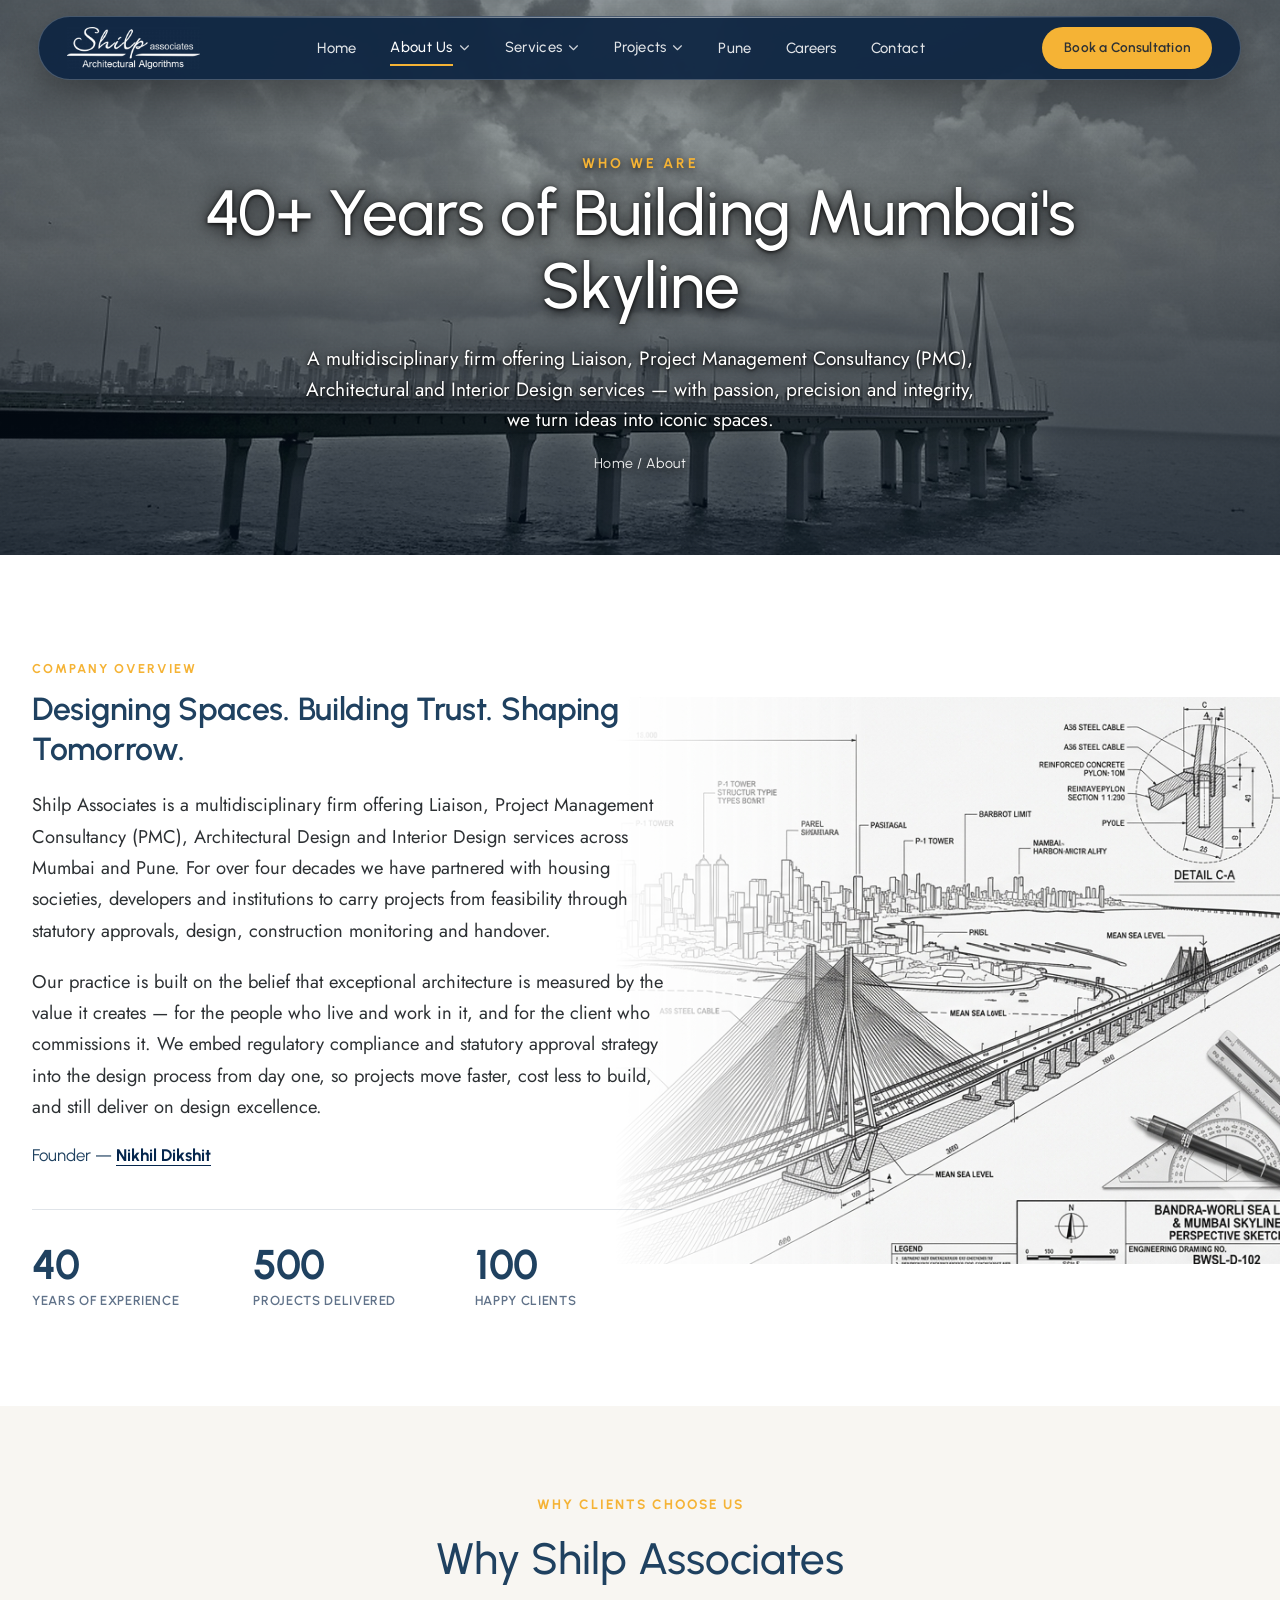
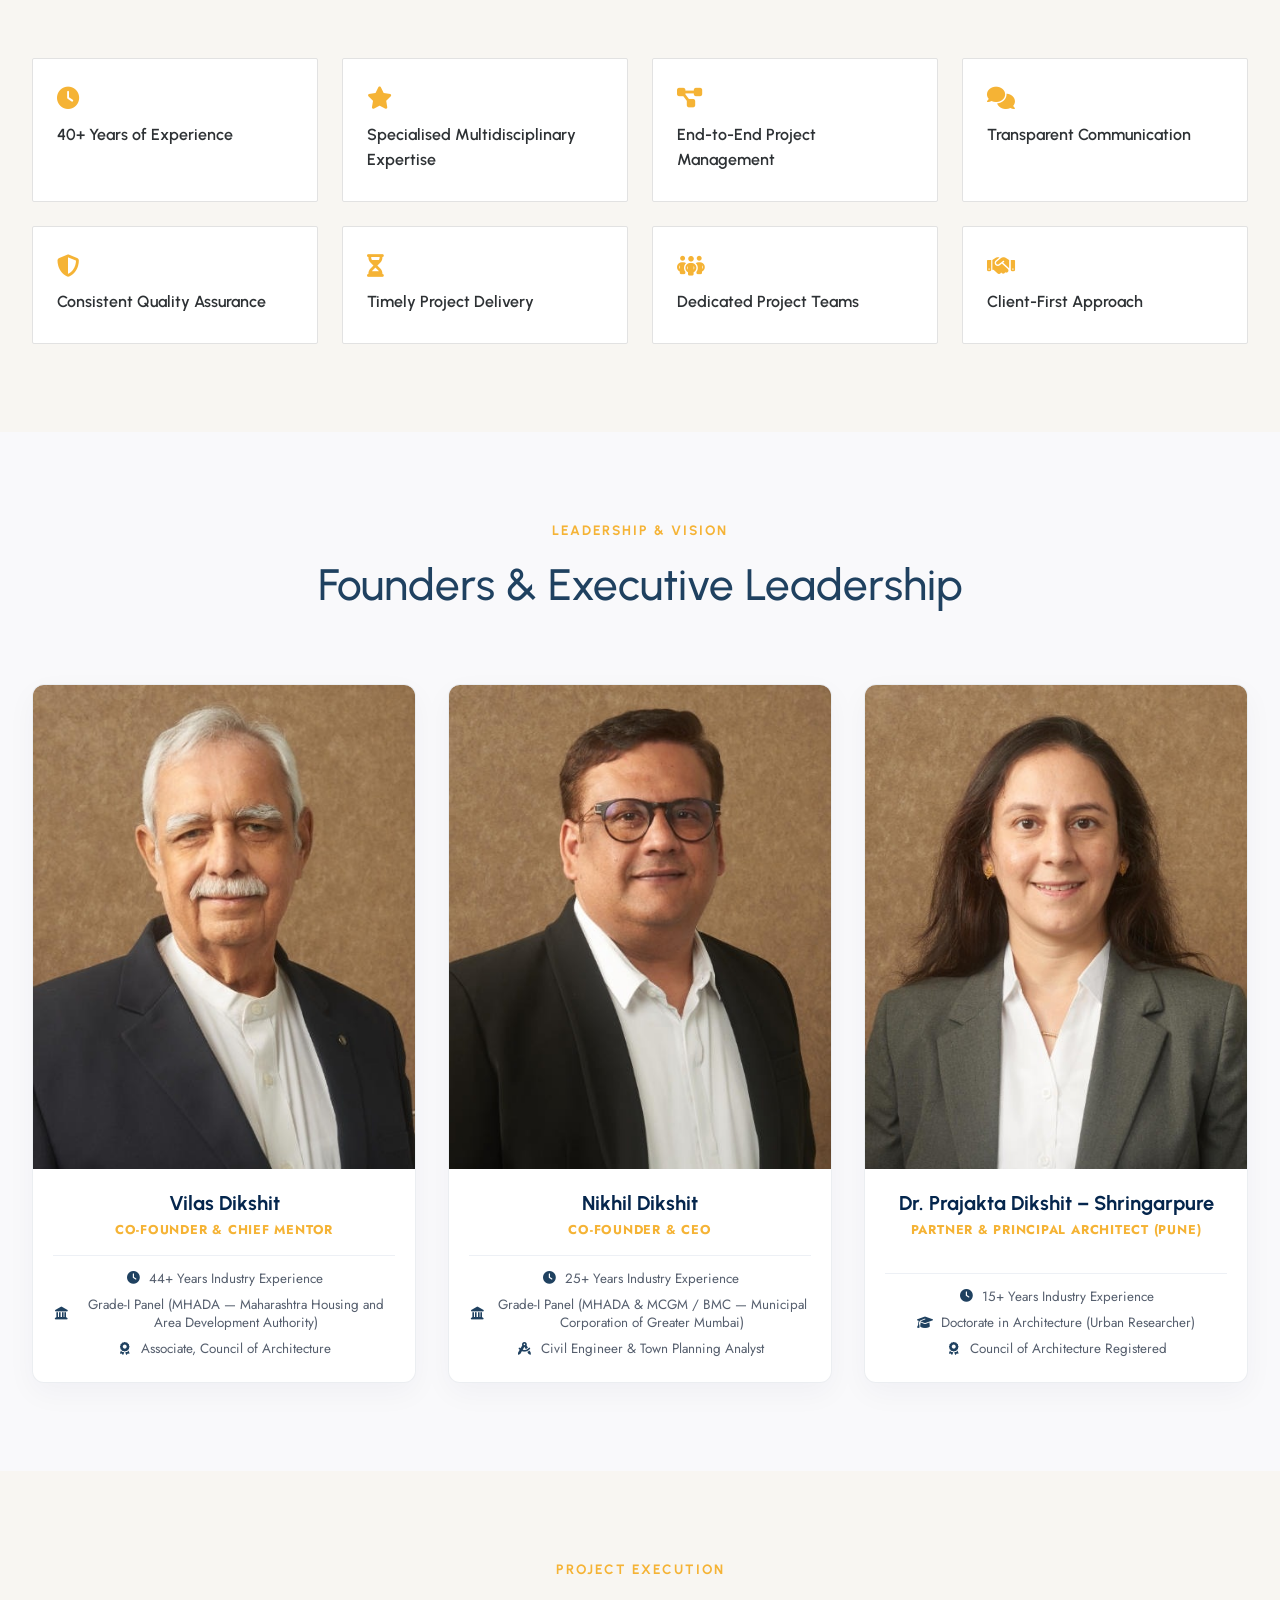
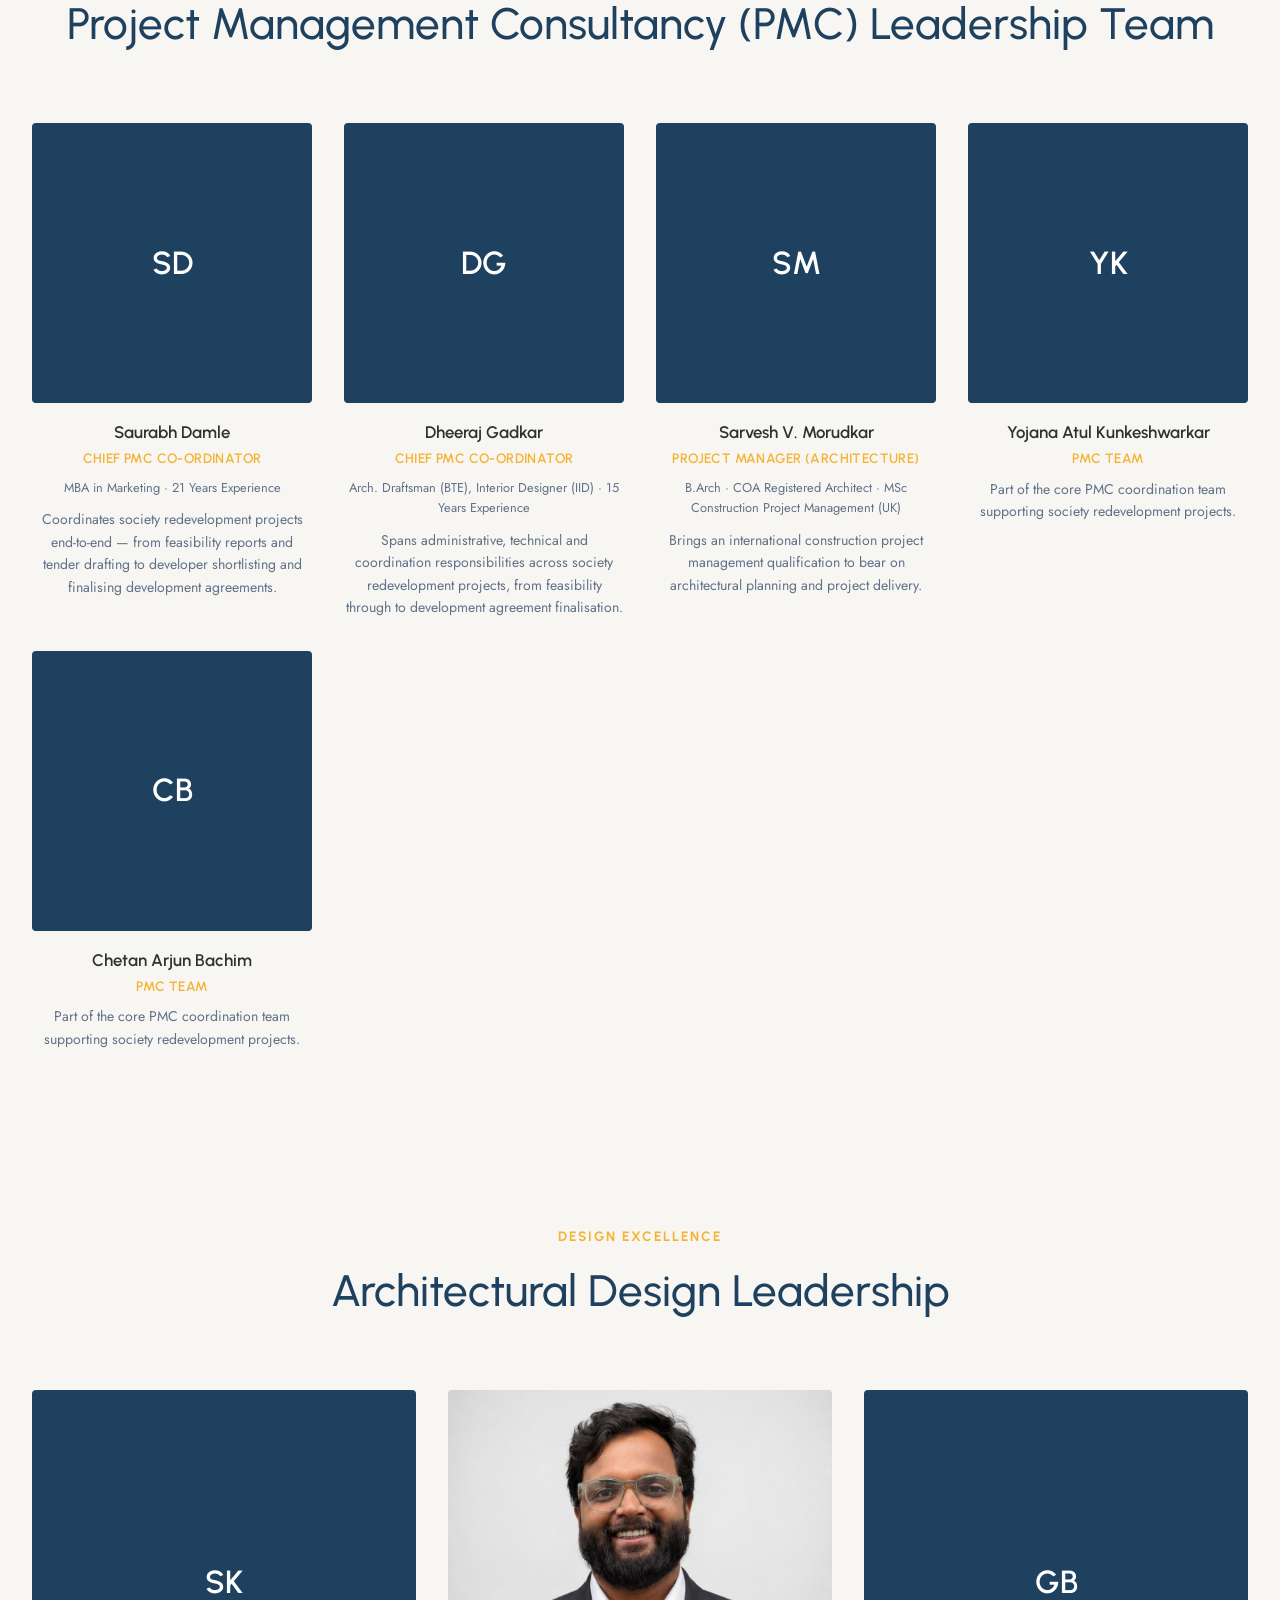
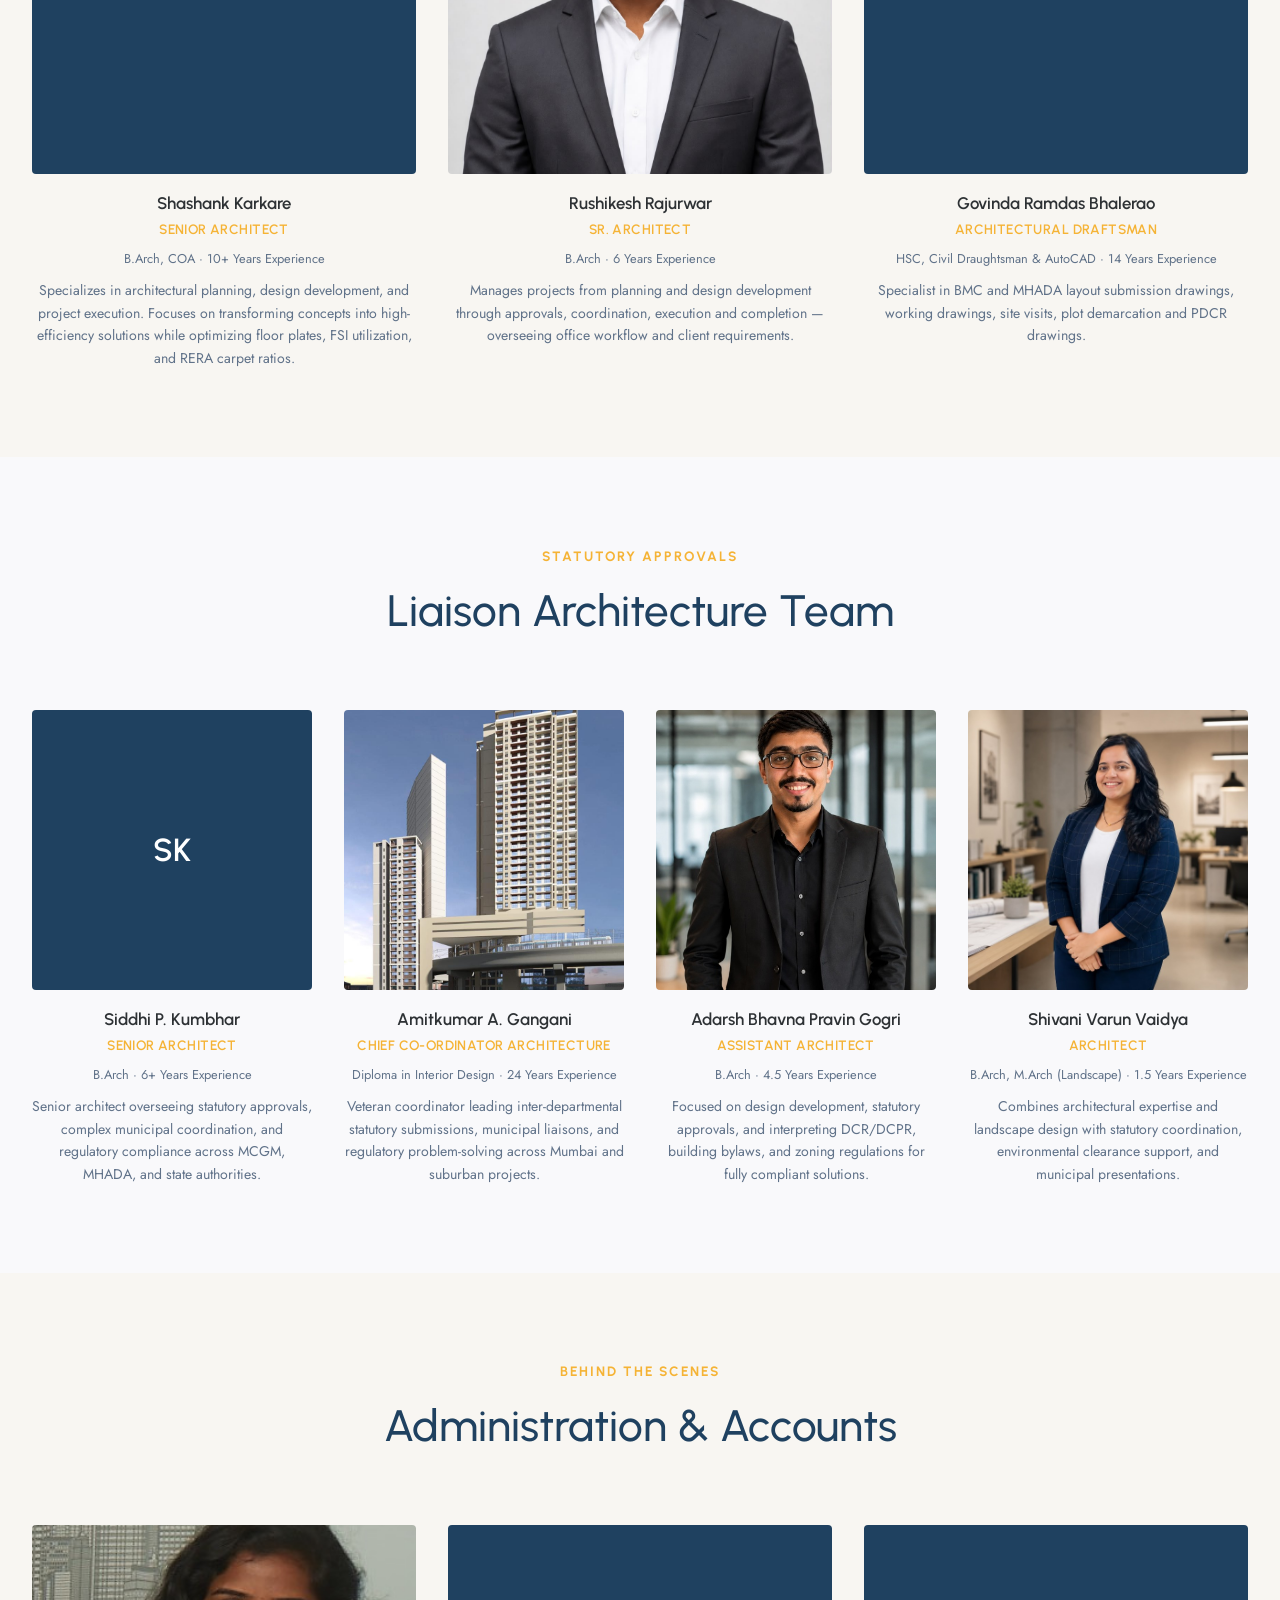
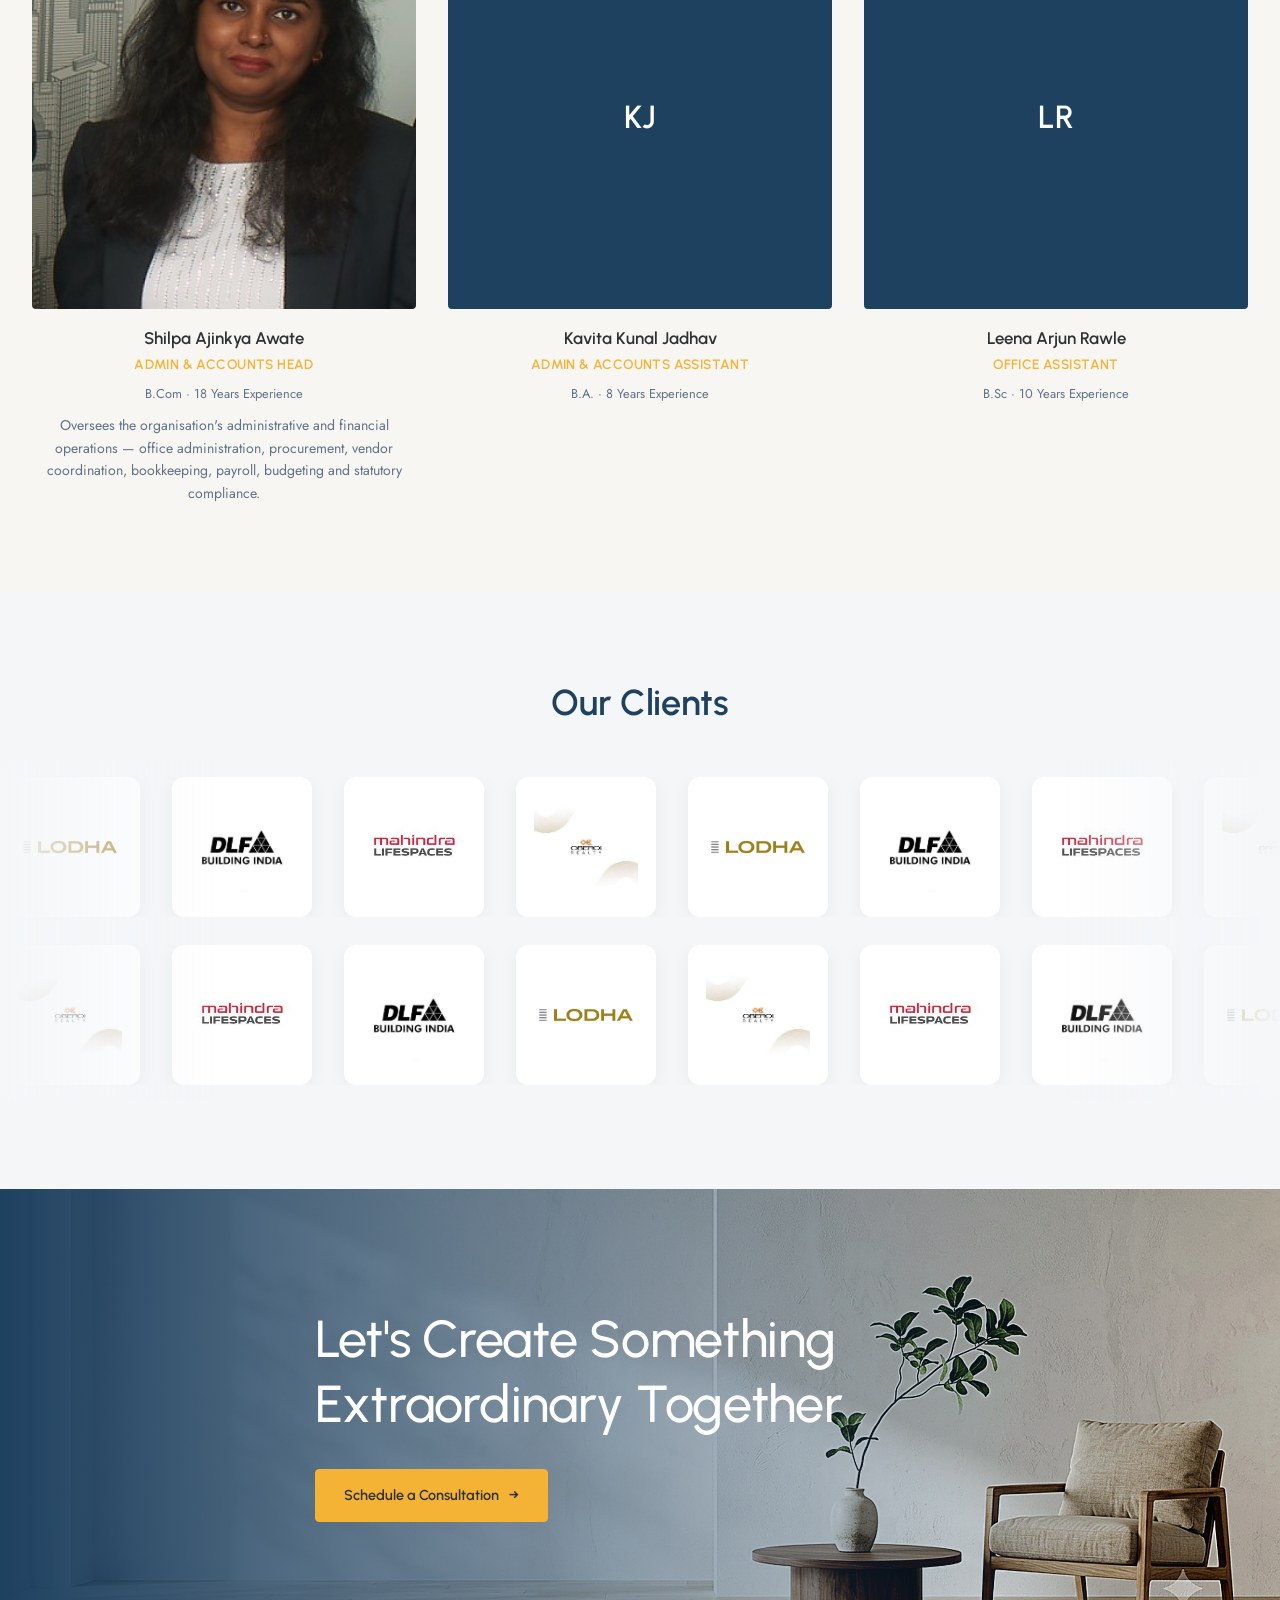
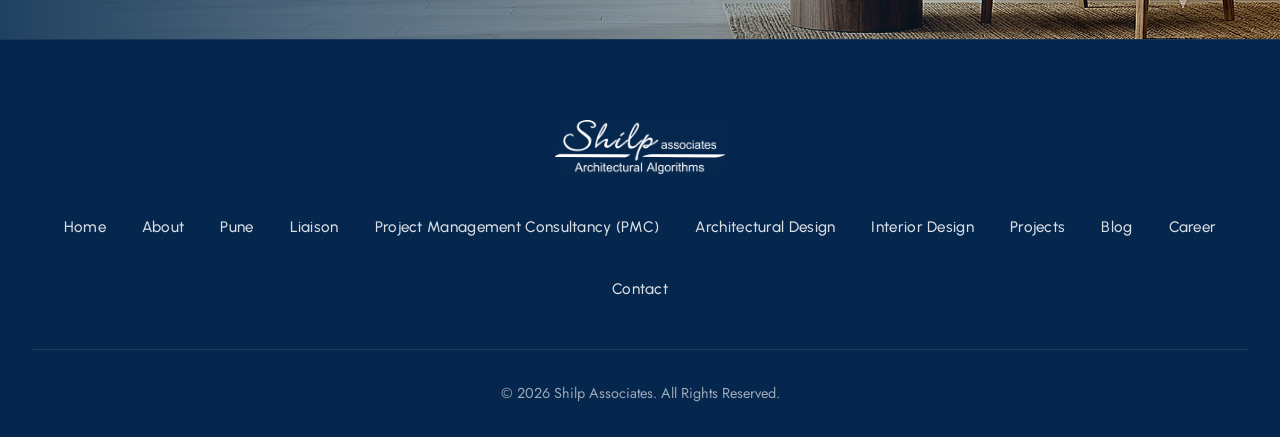
==== commit 466b7317: "fix: resolve hero image pixelation with deblocked Lanczos upscale and equalize hero section height a" ====
--- a/about.html
+++ b/about.html
@@ -12,7 +12,7 @@
 <style>
   :root{ --page-hero-img: url('assets/about-hero-bg.jpg'); }
   .page-hero {
-    background: linear-gradient(180deg, rgba(5, 20, 38, 0.10) 0%, rgba(5, 20, 38, 0.22) 50%, rgba(5, 20, 38, 0.40) 100%), url('assets/about-hero-bg.jpg') no-repeat center center / cover !important;
+    background: linear-gradient(180deg, rgba(5, 20, 38, 0.40) 0%, rgba(5, 20, 38, 0.28) 45%, rgba(5, 20, 38, 0.58) 100%), url('assets/about-hero-bg.jpg') no-repeat center center / cover !important;
   }
 </style>
 </head>
--- a/assets/styles.css
+++ b/assets/styles.css
@@ -740,10 +740,18 @@
    INNER PAGE — PAGE HEADER BANNER (Crystal-Clear High Visibility Imagery)
    ========================================================================== */
 .page-hero {
-  min-height: 64vh; min-height: max(64vh, 520px); display: flex; align-items: center; justify-content: center; text-align: center;
-  background: linear-gradient(180deg, rgba(5, 20, 38, 0.10) 0%, rgba(5, 20, 38, 0.22) 50%, rgba(5, 20, 38, 0.40) 100%), var(--page-hero-img) no-repeat center center / cover;
-  padding: 175px 32px 105px;
+  min-height: 520px;
+  display: flex;
+  align-items: center;
+  justify-content: center;
+  text-align: center;
+  background: linear-gradient(180deg, rgba(5, 20, 38, 0.40) 0%, rgba(5, 20, 38, 0.28) 45%, rgba(5, 20, 38, 0.58) 100%), var(--page-hero-img) no-repeat center center / cover;
+  padding: 150px 32px 80px;
   position: relative;
+  box-sizing: border-box;
+}
+.page-hero > .wrap {
+  width: 100%;
 }
 .page-hero .eyebrow { font-family: var(--font-heading); color: var(--color-gold); text-transform: uppercase; letter-spacing: 3px; font-size: .88rem; font-weight: 700; margin-bottom: 16px; text-shadow: 0 2px 8px rgba(0,0,0,0.9); }
 .page-hero h1 { font-family: var(--font-heading); font-weight: 500; font-size: clamp(2.4rem,4.5vw + 1rem,4rem); color: #fff; line-height: 1.15; max-width: 960px; margin: 0 auto; text-shadow: 0 3px 18px rgba(0,0,0,0.85), 0 1px 4px rgba(0,0,0,0.95); }
@@ -814,21 +822,17 @@
 }
 .overview-bg-blueprint {
   position: absolute;
-  top: 50%;
-  right: 0;
-  transform: translateY(-50%);
-  width: 52%;
-  max-width: 880px;
-  height: 92%;
-  max-height: 580px;
+  inset: 0;
+  width: 100%;
+  height: 100%;
   background-repeat: no-repeat;
-  background-position: center right;
+  background-position: right center;
   background-size: contain;
   pointer-events: none;
   z-index: 1;
   opacity: 0.95;
-  -webkit-mask-image: linear-gradient(to right, transparent 0%, rgba(0, 0, 0, 0.3) 8%, rgba(0, 0, 0, 1) 22%);
-  mask-image: linear-gradient(to right, transparent 0%, rgba(0, 0, 0, 0.3) 8%, rgba(0, 0, 0, 1) 22%);
+  -webkit-mask-image: linear-gradient(to right, transparent 0%, transparent 48%, rgba(0, 0, 0, 0.35) 56%, rgba(0, 0, 0, 1) 68%);
+  mask-image: linear-gradient(to right, transparent 0%, transparent 48%, rgba(0, 0, 0, 0.35) 56%, rgba(0, 0, 0, 1) 68%);
 }
 .overview-wrap {
   position: relative;
@@ -838,7 +842,7 @@
   padding: 0 32px;
 }
 .overview-content {
-  max-width: 620px;
+  max-width: 640px;
   width: 100%;
 }
 .founder-line {
@@ -889,13 +893,7 @@
 
 @media (max-width: 960px) {
   .overview-bg-blueprint {
-    width: 100%;
-    max-width: none;
-    height: 100%;
-    top: 0;
-    right: 0;
-    transform: none;
-    opacity: 0.14;
+    opacity: 0.06;
     -webkit-mask-image: none;
     mask-image: none;
   }
@@ -1068,7 +1066,7 @@
 
 @media (max-width: 768px) {
   .content-section { padding: 56px 0; }
-  .page-hero { min-height: 48vh; min-height: max(48vh, 380px); padding: 135px 20px 65px; }
+  .page-hero { min-height: 420px; padding: 125px 20px 50px; }
 }
 
 
@@ -1587,13 +1585,13 @@
 }
 .services-quick-grid {
   display: grid;
-  grid-template-columns: repeat(5, 1fr);
+  grid-template-columns: repeat(4, 1fr);
   gap: 16px;
 }
 @media (max-width: 1100px) {
-  .services-quick-grid { grid-template-columns: repeat(3, 1fr); }
-}
-@media (max-width: 768px) {
+  .services-quick-grid { grid-template-columns: repeat(2, 1fr); }
+}
+@media (max-width: 600px) {
   .services-quick-grid { grid-template-columns: 1fr; }
 }
 .service-quick-item {
@@ -2394,3 +2392,380 @@
     padding-left: 20px !important;
   }
 }
+
+
+/* ==========================================================================
+   COMPREHENSIVE MOBILE PHONE OPTIMIZATIONS (<= 768px & <= 480px)
+   ========================================================================== */
+
+@media (max-width: 768px) {
+  /* Prevent horizontal scroll */
+  html, body {
+    overflow-x: hidden;
+    position: relative;
+    width: 100%;
+  }
+
+  /* Wrap container padding */
+  .wrap {
+    padding-inline: 20px;
+  }
+
+  /* Section vertical spacing */
+  .section-std, 
+  .content-section,
+  .expertise-section, 
+  .insights-section,
+  .split-feature-section,
+  .about-section {
+    padding-block: 56px;
+  }
+
+  /* Clients infinite scroller reset to prevent 100vw horizontal overflow */
+  .clients-section {
+    width: 100% !important;
+    left: auto !important;
+    right: auto !important;
+    margin-left: 0 !important;
+    margin-right: 0 !important;
+    padding: 48px 0;
+  }
+  .clients-section .h2 {
+    font-size: 1.75rem;
+    margin-bottom: 24px;
+    padding-inline: 16px;
+  }
+
+  /* Header on tablet/mobile */
+  .site-header {
+    width: calc(100% - 24px);
+    top: 10px;
+    border-radius: 36px;
+  }
+  .site-header .wrap {
+    padding-inline: 16px;
+    padding-block: 8px;
+  }
+  .site-logo img {
+    height: 36px;
+  }
+
+  /* Homepage Hero */
+  .hero {
+    min-height: 100vh;
+    min-height: 100dvh;
+    padding-top: 110px;
+    padding-bottom: 60px;
+  }
+  .hero .wrap {
+    flex-direction: column;
+    align-items: flex-start;
+    gap: 28px;
+  }
+  .hero-copy {
+    max-width: 100%;
+    flex: 1 1 100%;
+  }
+  .hero-copy .h1 {
+    font-size: clamp(2rem, 7vw, 2.6rem);
+    line-height: 1.15;
+    margin-bottom: 1rem;
+  }
+  .hero-copy .body-text {
+    font-size: 1.02rem;
+    line-height: 1.55;
+  }
+  .button-con {
+    width: 100%;
+    flex-direction: column;
+    gap: 12px;
+    margin-block-start: 1.5rem;
+  }
+  .button-con .btn {
+    width: 100%;
+    text-align: center;
+    justify-content: center;
+    padding: 14px 20px;
+  }
+  .metrics-container {
+    width: 100%;
+    max-width: 100%;
+    align-items: stretch;
+    margin-top: 8px;
+    gap: 12px;
+  }
+  .metric-card {
+    width: 100%;
+    padding: 14px 18px;
+  }
+  .bdt-scroll-down-btn {
+    display: none !important;
+  }
+
+  /* Page Hero Banners (Inner Pages) - Unified 420px height matching About page */
+  .page-hero {
+    min-height: 420px;
+    display: flex;
+    flex-direction: column;
+    align-items: center;
+    justify-content: center;
+    padding: 125px 20px 50px;
+    box-sizing: border-box;
+  }
+  .page-hero > .wrap {
+    width: 100%;
+  }
+  .page-hero .eyebrow {
+    font-size: 0.78rem;
+    letter-spacing: 2px;
+    margin-bottom: 12px;
+  }
+  .page-hero h1 {
+    font-size: clamp(1.85rem, 6.5vw, 2.6rem);
+    line-height: 1.2;
+    padding-inline: 8px;
+  }
+  .page-hero p {
+    font-size: 1.02rem;
+    line-height: 1.55;
+    margin-top: 14px;
+    padding-inline: 8px;
+  }
+  .breadcrumb {
+    font-size: 0.8rem;
+    margin-top: 14px;
+  }
+
+  /* Story section on homepage */
+  .story-daisaria-section {
+    padding: 56px 0;
+  }
+  .story-main-img {
+    height: auto;
+    aspect-ratio: 4 / 3;
+    max-height: 320px;
+  }
+  .story-badge-floating {
+    padding: 12px 18px;
+    bottom: -16px;
+    right: 14px;
+  }
+  .story-badge-years {
+    font-size: 1.8rem;
+  }
+  .story-badge-text {
+    font-size: 0.72rem;
+  }
+  .story-content-side {
+    margin-top: 24px;
+  }
+
+  /* Testimonials */
+  .arch-tstm-slide-item {
+    flex-direction: column;
+    gap: 8px;
+  }
+  .arch-tstm-quote-icon {
+    font-size: 2.2rem;
+    line-height: 1;
+  }
+  .arch-tstm-text {
+    font-size: 1.05rem;
+    line-height: 1.55;
+    margin-bottom: 12px;
+  }
+  .arch-tstm-controls-group {
+    padding-left: 0;
+    justify-content: center;
+    margin-top: 24px;
+    gap: 20px;
+  }
+
+  /* CTA Section */
+  .cta-section {
+    min-height: auto;
+    padding: 64px 20px;
+    text-align: center;
+    background: linear-gradient(180deg, #1F4160 0%, #0d2338 100%);
+  }
+  .cta-section .h2 {
+    font-size: 1.85rem;
+    line-height: 1.25;
+    margin: 0 auto;
+  }
+  .cta-section .button-con {
+    justify-content: center;
+    margin-top: 20px;
+  }
+
+  /* Pune Page */
+  .pune-hero-split {
+    min-height: auto;
+    padding: 125px 0 55px;
+  }
+  .pune-hero-title {
+    font-size: clamp(1.85rem, 6.5vw, 2.5rem);
+    line-height: 1.2;
+    margin-bottom: 16px;
+  }
+  .pune-hero-lead {
+    font-size: 1rem;
+    line-height: 1.6;
+    margin-bottom: 24px;
+  }
+  .pune-hero-actions {
+    flex-direction: column;
+    width: 100%;
+    gap: 12px;
+  }
+  .pune-hero-actions .btn {
+    width: 100%;
+    justify-content: center;
+  }
+  .blueprint-stat-box {
+    padding: 22px 18px;
+    gap: 20px 14px;
+    margin-top: 12px;
+  }
+  .stat-item h3 {
+    font-size: 1.85rem;
+  }
+
+  /* Contact page */
+  .contact-wrap {
+    grid-template-columns: 1fr;
+    gap: 36px;
+  }
+  .contact-info-item {
+    gap: 14px;
+    margin-bottom: 18px;
+  }
+  .contact-form input,
+  .contact-form select,
+  .contact-form textarea {
+    font-size: 16px !important; /* Prevents auto-zoom in iOS Safari */
+    padding: 12px 14px;
+  }
+  .contact-form .btn {
+    width: 100%;
+    justify-content: center;
+  }
+}
+
+@media (max-width: 540px) {
+  .wrap {
+    padding-inline: 16px;
+  }
+
+  /* 6-Counter Stats Grid: 2 columns on phones */
+  .stats-grid-6 {
+    grid-template-columns: repeat(2, 1fr) !important;
+    gap: 20px 14px !important;
+  }
+  .stat-box-num {
+    font-size: 2.1rem !important;
+  }
+  .stat-box-line {
+    margin: 8px 0 10px !important;
+  }
+  .stat-box-label {
+    font-size: 0.8rem !important;
+    line-height: 1.35 !important;
+  }
+
+  /* Portfolio Grid */
+  .filter-bar {
+    gap: 8px;
+    margin-bottom: 28px;
+  }
+  .filter-btn {
+    padding: 8px 12px;
+    font-size: 0.76rem;
+  }
+  .portfolio-grid {
+    grid-template-columns: 1fr !important;
+    gap: 18px !important;
+  }
+  .portfolio-card {
+    aspect-ratio: 16 / 11;
+  }
+
+  /* Pune Bento Grid */
+  .pune-filter-bar {
+    gap: 6px;
+    margin-bottom: 24px;
+  }
+  .pune-filter-btn {
+    padding: 8px 12px;
+    font-size: 0.76rem;
+  }
+  .bento-card {
+    padding: 18px 16px;
+  }
+  .bento-metrics {
+    flex-wrap: wrap;
+    gap: 10px 16px;
+  }
+  .bento-stat-num {
+    font-size: 1.05rem;
+  }
+
+  /* About Page Founders & Team */
+  .founders-grid {
+    grid-template-columns: 1fr;
+    max-width: 320px;
+    margin: 20px auto 0;
+  }
+  .founder-photo-wrap {
+    aspect-ratio: 3 / 3.4;
+  }
+  .team-grid {
+    grid-template-columns: repeat(2, 1fr) !important;
+    gap: 16px 12px !important;
+  }
+  .team-photo {
+    margin-bottom: 10px;
+  }
+  .team-name {
+    font-size: 0.92rem;
+  }
+  .team-role {
+    font-size: 0.72rem;
+  }
+  .team-bio {
+    font-size: 0.78rem;
+    line-height: 1.45;
+  }
+
+  /* Header compact on extra small screens */
+  .site-header {
+    width: calc(100% - 16px);
+    top: 6px;
+    border-radius: 28px;
+  }
+  .site-header .wrap {
+    padding-inline: 12px;
+    padding-block: 6px;
+  }
+  .site-logo img {
+    height: 32px;
+  }
+  .main-nav {
+    padding: 75px 20px 30px;
+  }
+  .main-nav a {
+    font-size: 1.05rem;
+  }
+}
+
+@media (max-width: 380px) {
+  .team-grid {
+    grid-template-columns: 1fr !important;
+    max-width: 240px;
+    margin: 16px auto 0;
+  }
+  .stats-grid-6 {
+    grid-template-columns: 1fr !important;
+    gap: 20px !important;
+  }
+}
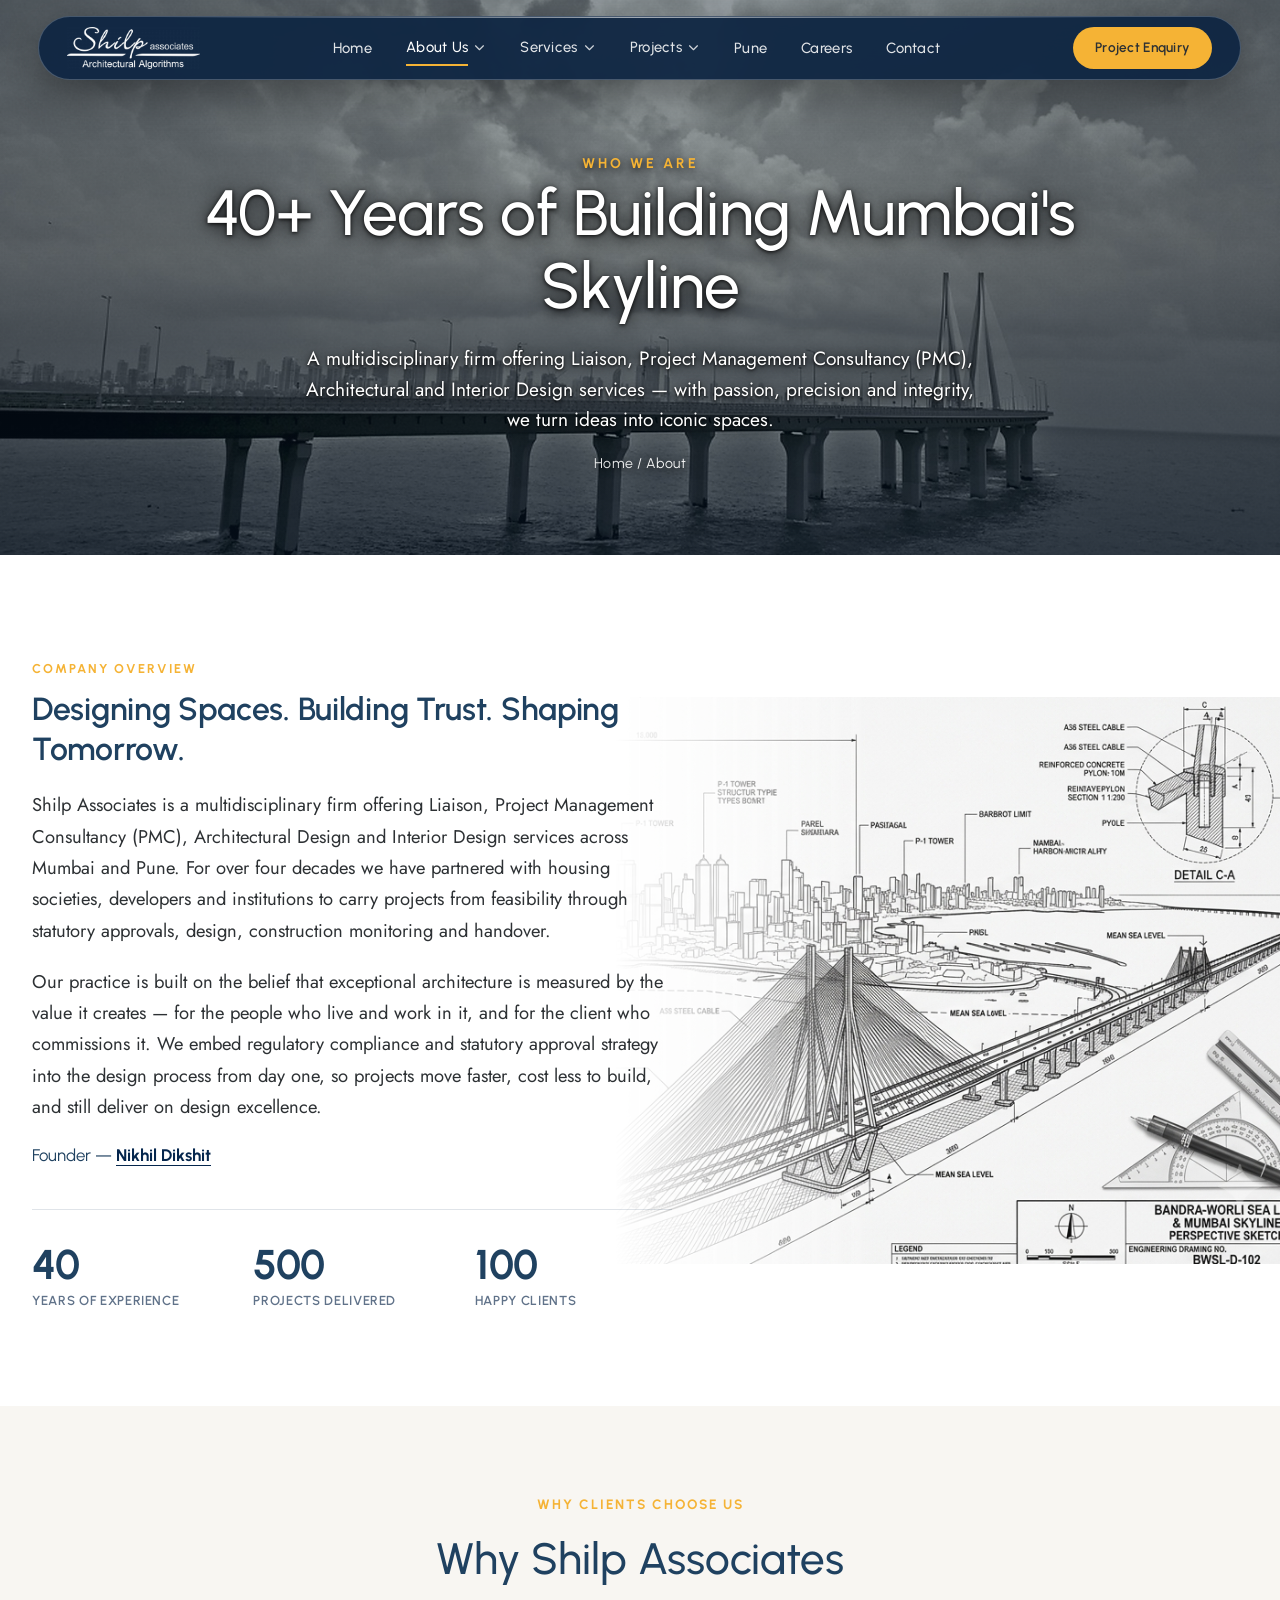
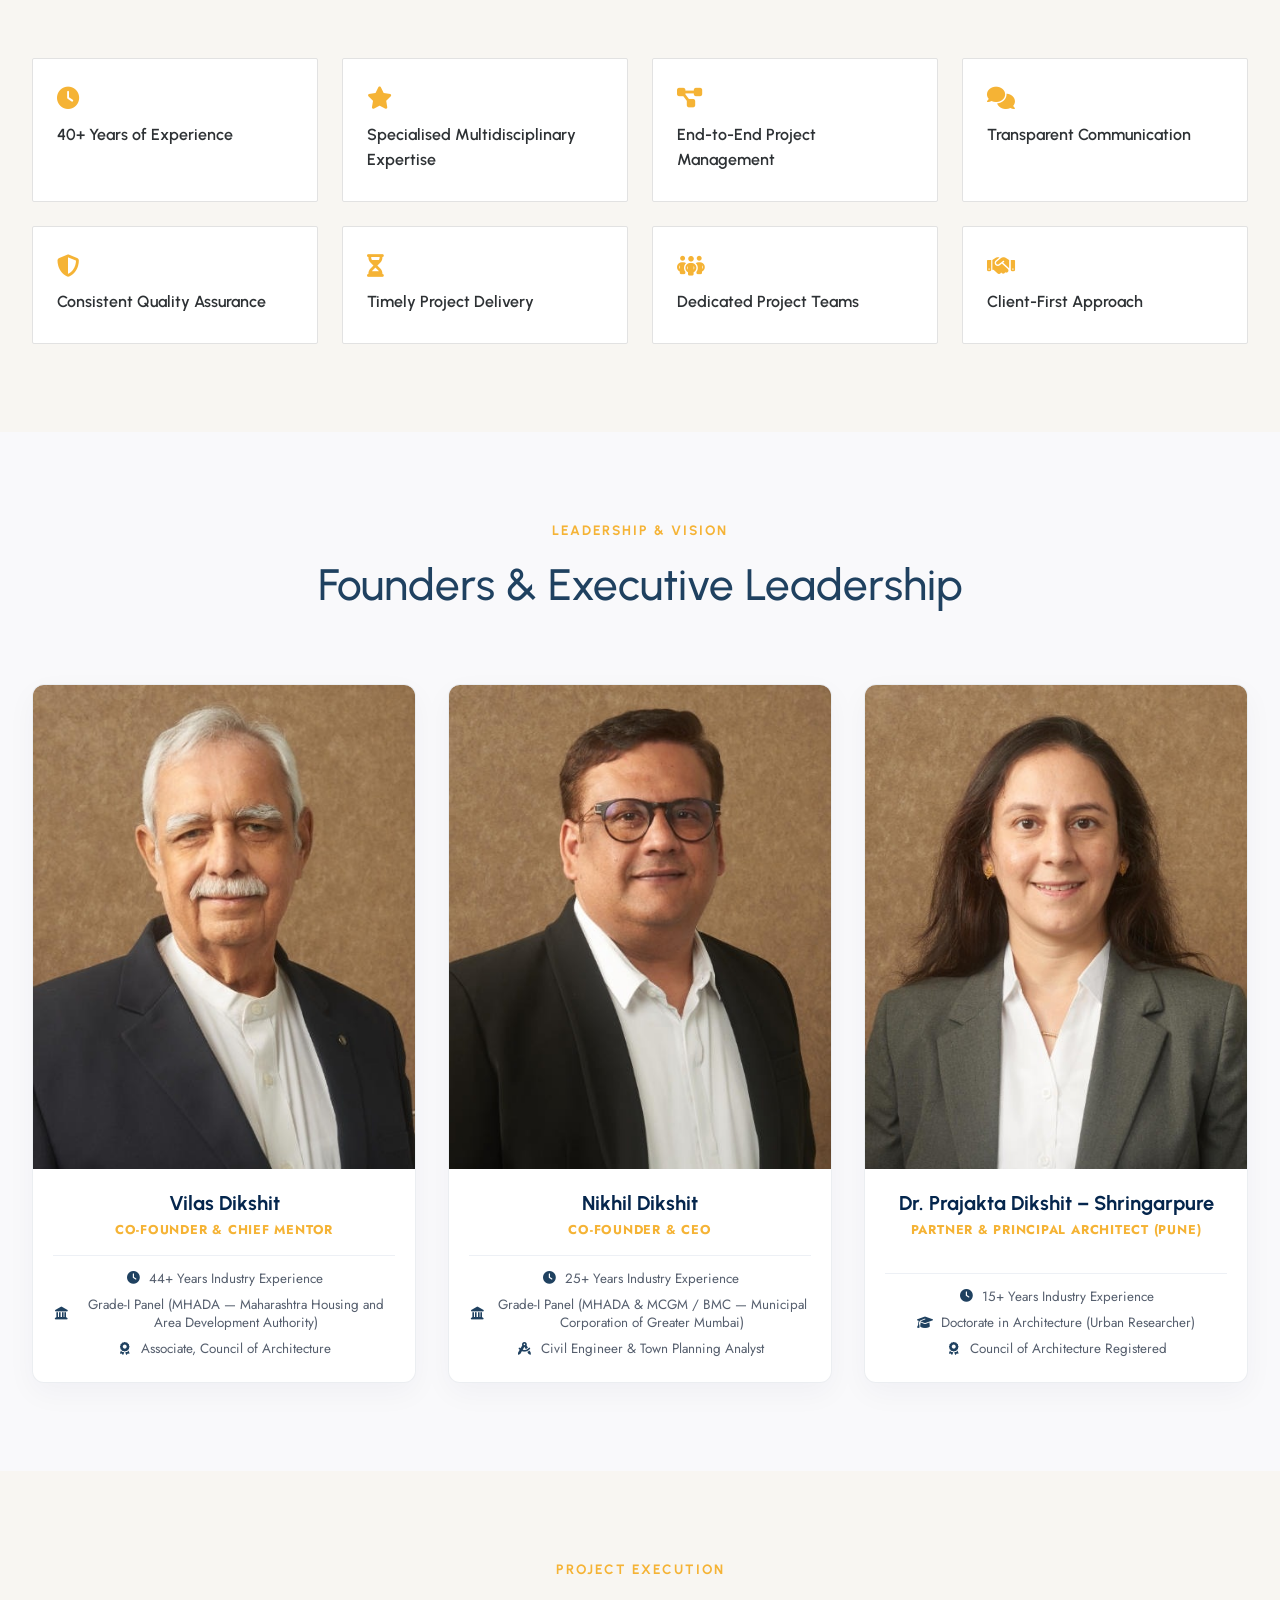
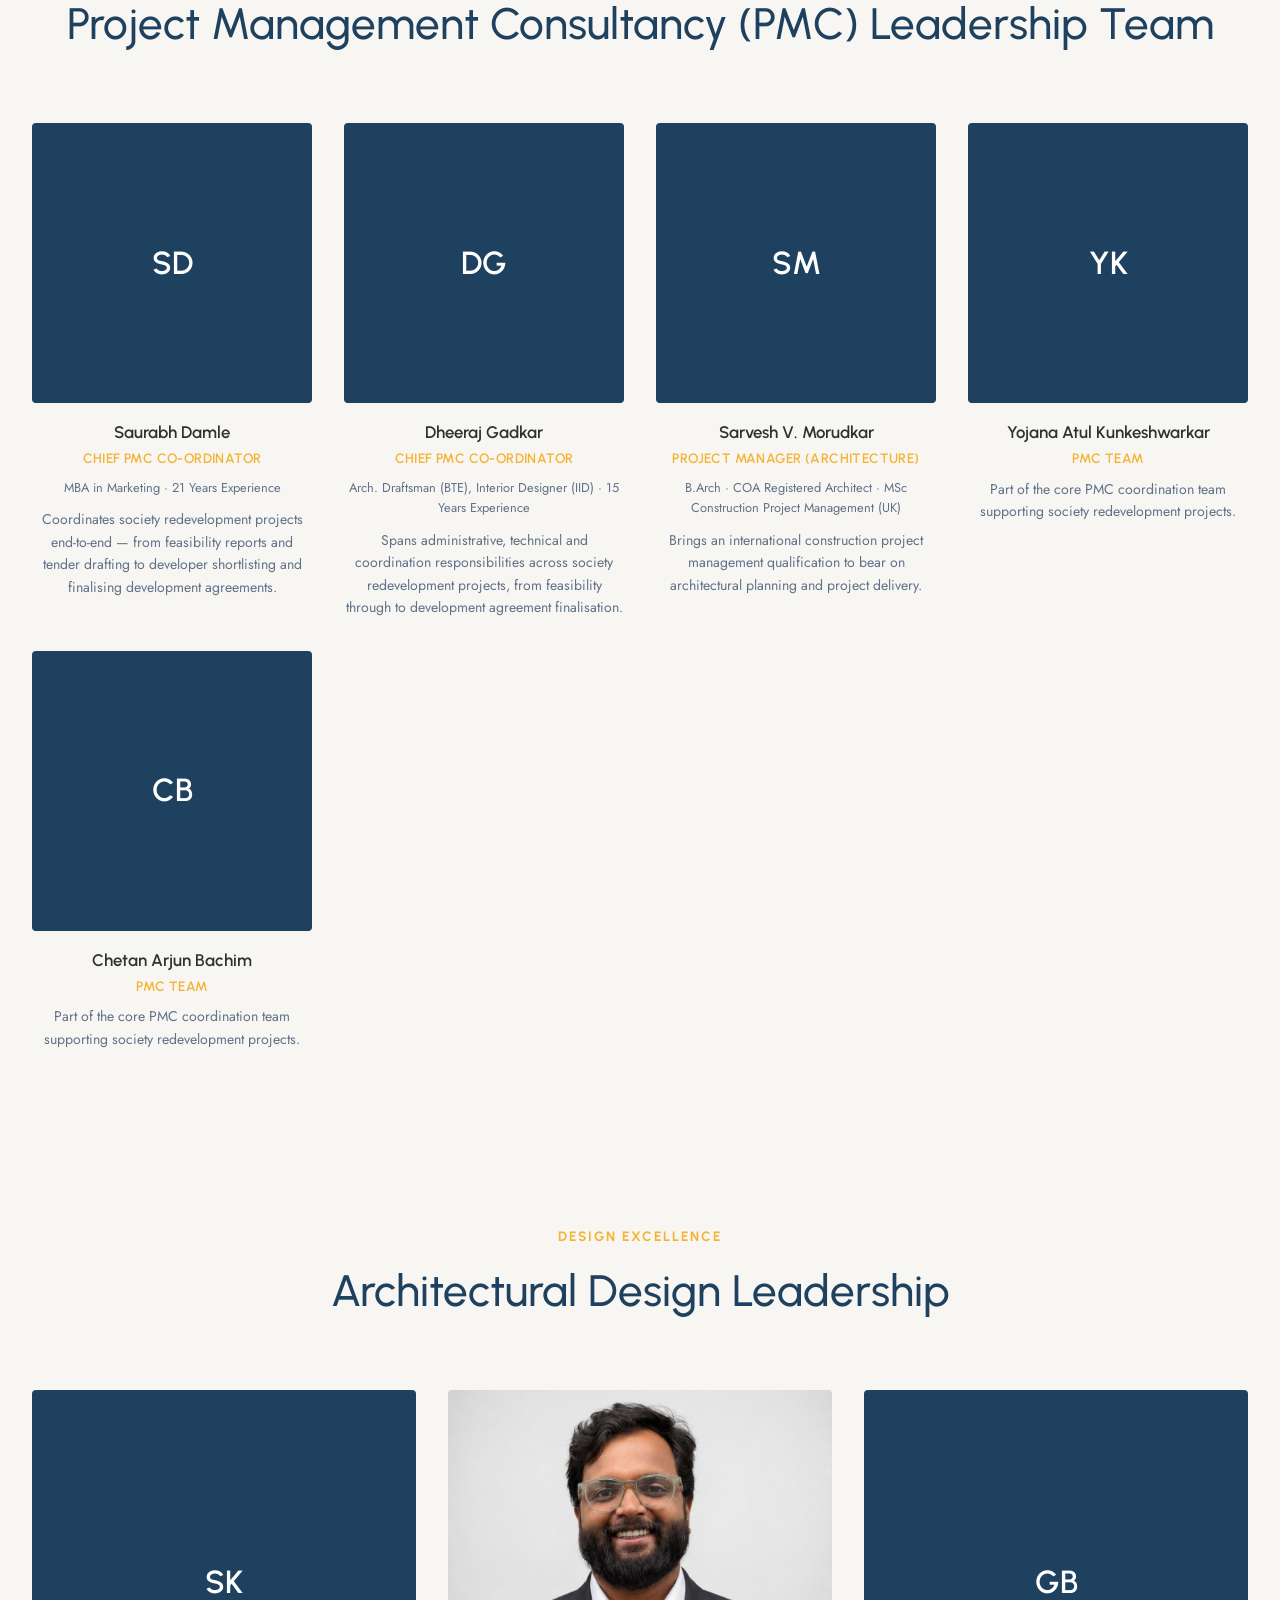
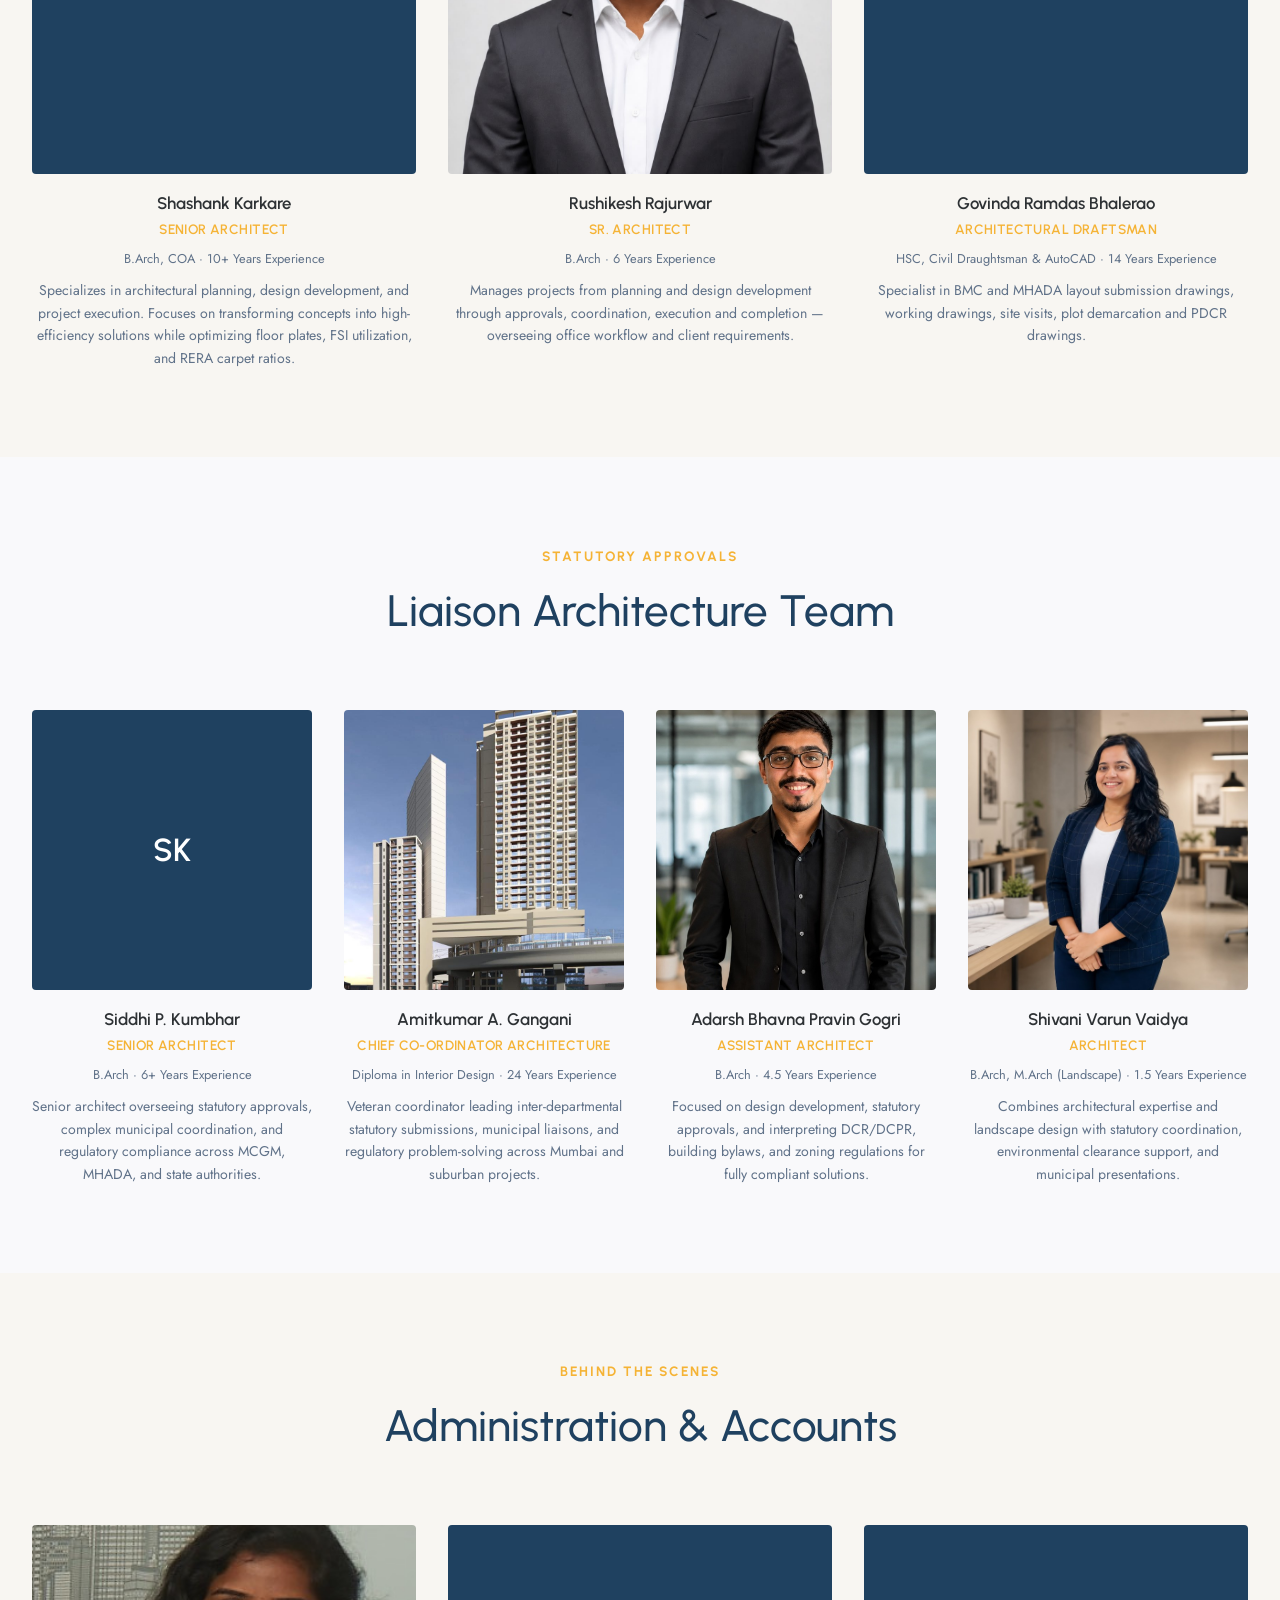
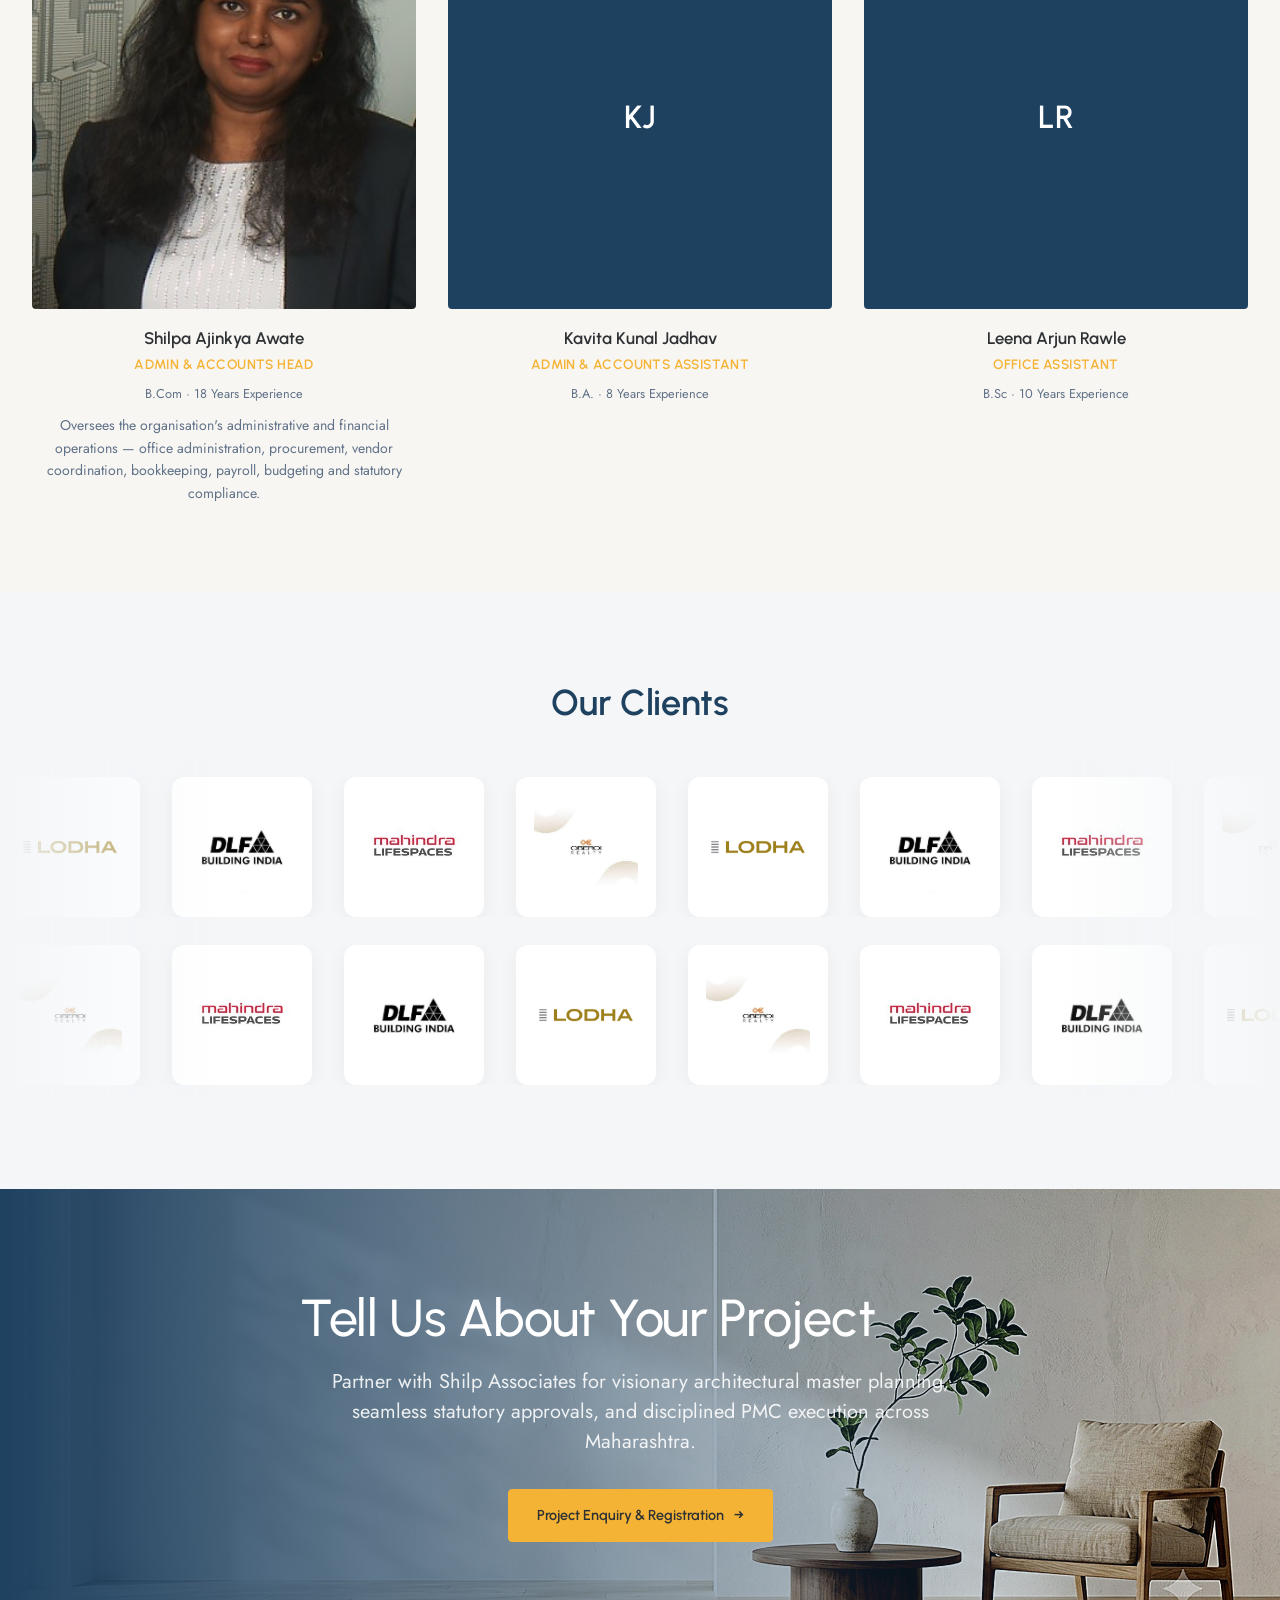
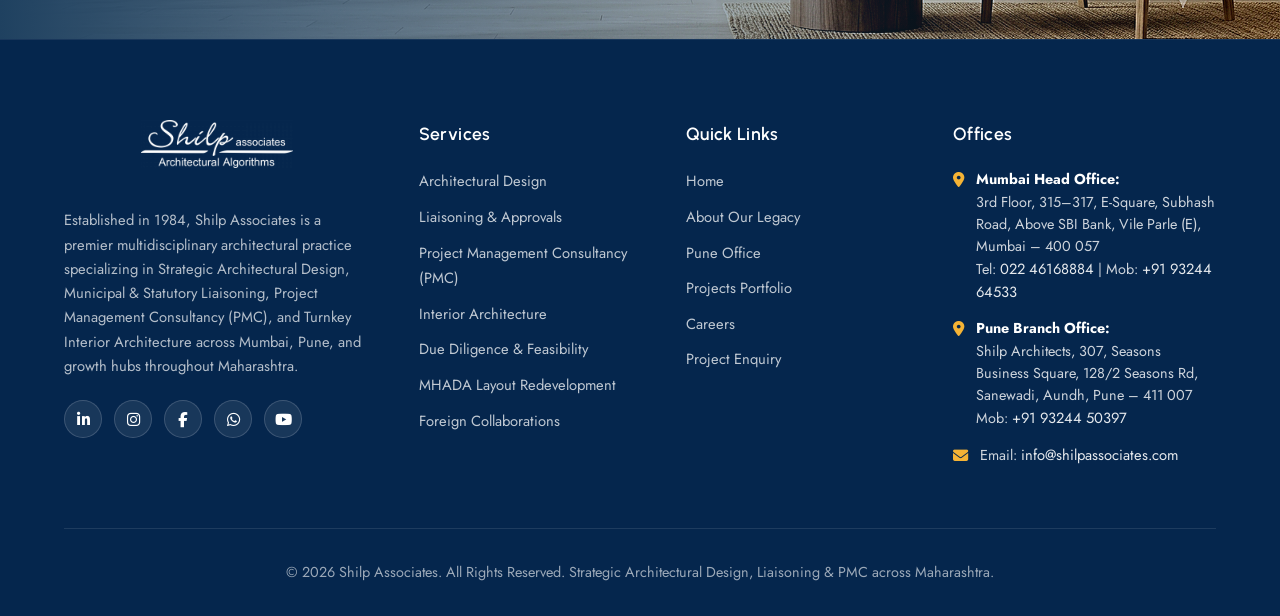
==== commit efe63180: "feat: add official social media links, pan-Maharashtra coverage, project enquiry registration form, " ====
--- a/about.html
+++ b/about.html
@@ -69,7 +69,7 @@
       </ul>
     </nav>
     <div class="header-right-actions">
-      <a href="contact.html" class="header-cta">Book a Consultation</a>
+      <a href="contact.html" class="header-cta">Project Enquiry</a>
       <button class="nav-toggle" aria-label="Toggle Navigation"><span></span><span></span><span></span></button>
     </div>
   </div>
@@ -427,31 +427,90 @@
 <!-- CTA -->
 <section class="cta-section">
   <div class="wrap">
-    <h2 class="h2 reveal">Let's Create Something Extraordinary Together</h2>
-    <div class="button-con reveal">
-      <a href="contact.html" class="btn btn-primary">Schedule a Consultation <span class="btn-arrow">→</span></a>
-    </div>
-  </div>
-</section>
-
+    <h2 class="h2 reveal">Tell Us About Your Project</h2>
+    <p class="body-text reveal" style="max-width: 680px; margin: 16px auto 32px; color: rgba(255,255,255,0.88); text-align: center;">
+      Partner with Shilp Associates for visionary architectural master planning, seamless statutory approvals, and disciplined PMC execution across Maharashtra.
+    </p>
+    <div class="button-con reveal" style="justify-content: center;">
+      <a href="contact.html" class="btn btn-primary">Project Enquiry &amp; Registration <span class="btn-arrow">→</span></a>
+    </div>
+  </div>
+</section>
+
+<!-- ============================== FOOTER (DAISARIA AESTHETIC GRID) ============================== -->
 <footer class="site-footer">
-  <div class="footer-logo"><a href="index.html"><img src="assets/logo-shilp.png" alt="Shilp Associates"></a></div>
-  <nav class="footer-nav">
-    <ul>
-      <li><a href="index.html">Home</a></li>
-      <li><a href="about.html">About</a></li>
-      <li><a href="pune.html">Pune</a></li>
-      <li><a href="liaison.html">Liaison</a></li>
-      <li><a href="pmc.html">Project Management Consultancy (PMC)</a></li>
-      <li><a href="architectural-design.html">Architectural Design</a></li>
-      <li><a href="interior-design.html">Interior Design</a></li>
-      <li><a href="portfolio.html">Projects</a></li>
-      <li><a href="#">Blog</a></li>
-      <li><a href="careers.html">Career</a></li>
-      <li><a href="contact.html">Contact</a></li>
-    </ul>
-  </nav>
-  <div class="footer-bottom"><p>© 2026 Shilp Associates. All Rights Reserved.</p></div>
+  <div class="wrap footer-content-wrap">
+    <div class="footer-top-grid">
+      <!-- Col 1: Brand -->
+      <div class="footer-col-brand">
+        <div class="footer-logo"><a href="index.html"><img src="assets/logo-shilp.png" alt="Shilp Associates"></a></div>
+        <p class="footer-brand-desc">
+          Established in 1984, Shilp Associates is a premier multidisciplinary architectural practice specializing in Strategic Architectural Design, Municipal &amp; Statutory Liaisoning, Project Management Consultancy (PMC), and Turnkey Interior Architecture across Mumbai, Pune, and growth hubs throughout Maharashtra.
+        </p>
+        <div class="footer-social-row">
+          <a href="https://www.linkedin.com/company/shilp-associates-mumbai/" target="_blank" rel="noopener" class="footer-social-link" aria-label="LinkedIn"><i class="fa-brands fa-linkedin-in"></i></a>
+          <a href="https://www.instagram.com/shilp_associates_architects/" target="_blank" rel="noopener" class="footer-social-link" aria-label="Instagram"><i class="fa-brands fa-instagram"></i></a>
+          <a href="https://www.facebook.com/shilpassociates/" target="_blank" rel="noopener" class="footer-social-link" aria-label="Facebook"><i class="fa-brands fa-facebook-f"></i></a>
+          <a href="https://wa.me/919324464533" target="_blank" rel="noopener" class="footer-social-link" aria-label="WhatsApp"><i class="fa-brands fa-whatsapp"></i></a>
+          <a href="https://www.youtube.com/@shilpassociates" target="_blank" rel="noopener" class="footer-social-link" aria-label="YouTube"><i class="fa-brands fa-youtube"></i></a>
+        </div>
+      </div>
+      <!-- Col 2: Services -->
+      <div class="footer-col-links">
+        <h4 class="footer-col-title">Services</h4>
+        <ul>
+          <li><a href="architectural-design.html">Architectural Design</a></li>
+          <li><a href="liaison.html">Liaisoning &amp; Approvals</a></li>
+          <li><a href="pmc.html">Project Management Consultancy (PMC)</a></li>
+          <li><a href="interior-design.html">Interior Architecture</a></li>
+          <li><a href="liaison.html#due-diligence">Due Diligence &amp; Feasibility</a></li>
+          <li><a href="portfolio.html?filter=mhada">MHADA Layout Redevelopment</a></li>
+          <li><a href="index.html#foreign-collaborations">Foreign Collaborations</a></li>
+        </ul>
+      </div>
+      <!-- Col 3: Quick Links -->
+      <div class="footer-col-links">
+        <h4 class="footer-col-title">Quick Links</h4>
+        <ul>
+          <li><a href="index.html">Home</a></li>
+          <li><a href="about.html">About Our Legacy</a></li>
+          <li><a href="pune.html">Pune Office</a></li>
+          <li><a href="portfolio.html">Projects Portfolio</a></li>
+          <li><a href="careers.html">Careers</a></li>
+          <li><a href="contact.html">Project Enquiry</a></li>
+        </ul>
+      </div>
+      <!-- Col 4: Contact Offices -->
+      <div class="footer-col-links">
+        <h4 class="footer-col-title">Offices</h4>
+        <div class="footer-contact-item">
+          <i class="fa-solid fa-location-dot"></i>
+          <div>
+            <strong style="color:#fff;">Mumbai Head Office:</strong><br>
+            3rd Floor, 315–317, E-Square, Subhash Road, Above SBI Bank, Vile Parle (E), Mumbai – 400 057<br>
+            Tel: <a href="tel:02246168884">022 46168884</a> | Mob: <a href="tel:+919324464533">+91 93244 64533</a>
+          </div>
+        </div>
+        <div class="footer-contact-item">
+          <i class="fa-solid fa-location-dot"></i>
+          <div>
+            <strong style="color:#fff;">Pune Branch Office:</strong><br>
+            Shilp Architects, 307, Seasons Business Square, 128/2 Seasons Rd, Sanewadi, Aundh, Pune – 411 007<br>
+            Mob: <a href="tel:+919324450397">+91 93244 50397</a>
+          </div>
+        </div>
+        <div class="footer-contact-item">
+          <i class="fa-solid fa-envelope"></i>
+          <div>
+            Email: <a href="mailto:info@shilpassociates.com">info@shilpassociates.com</a>
+          </div>
+        </div>
+      </div>
+    </div>
+    <div class="footer-bottom">
+      <p>© 2026 Shilp Associates. All Rights Reserved. Strategic Architectural Design, Liaisoning &amp; PMC across Maharashtra.</p>
+    </div>
+  </div>
 </footer>
 
 <script src="assets/main.js"></script>
--- a/assets/styles.css
+++ b/assets/styles.css
@@ -2769,3 +2769,251 @@
     gap: 20px !important;
   }
 }
+
+
+/* ==========================================================================
+   OFFICIAL SOCIAL MEDIA LINKS & FOOTER CONTACT SYSTEM
+   ========================================================================== */
+.footer-social-row {
+  display: flex;
+  align-items: center;
+  gap: 12px;
+  margin-top: 22px;
+  flex-wrap: wrap;
+}
+.footer-social-link {
+  display: inline-flex;
+  align-items: center;
+  justify-content: center;
+  width: 38px;
+  height: 38px;
+  border-radius: 50%;
+  background: rgba(255, 255, 255, 0.08);
+  border: 1px solid rgba(255, 255, 255, 0.16);
+  color: #ffffff;
+  font-size: 0.95rem;
+  text-decoration: none;
+  transition: all 0.3s cubic-bezier(0.16, 1, 0.3, 1);
+}
+.footer-social-link:hover {
+  background: var(--color-gold);
+  border-color: var(--color-gold);
+  color: var(--color-navy-dark);
+  transform: translateY(-3px);
+  box-shadow: 0 8px 20px rgba(197, 160, 89, 0.35);
+}
+.footer-contact-item {
+  display: flex;
+  gap: 12px;
+  align-items: flex-start;
+  margin-bottom: 14px;
+  color: rgba(255, 255, 255, 0.8);
+  font-size: 0.9rem;
+  line-height: 1.55;
+}
+.footer-contact-item i {
+  color: var(--color-gold);
+  margin-top: 4px;
+  font-size: 0.95rem;
+  flex-shrink: 0;
+}
+.footer-contact-item a {
+  color: rgba(255, 255, 255, 0.9);
+  text-decoration: none;
+  transition: color 0.2s ease;
+}
+.footer-contact-item a:hover {
+  color: var(--color-gold);
+}
+
+/* ==========================================================================
+   FOREIGN COLLABORATIONS & INTERNATIONAL ASSOCIATIONS
+   ========================================================================== */
+.foreign-collab-section {
+  padding: 100px 0;
+  background: linear-gradient(180deg, #071728 0%, #0d2744 100%);
+  position: relative;
+  overflow: hidden;
+  color: #ffffff;
+}
+.foreign-collab-section::before {
+  content: '';
+  position: absolute;
+  top: -20%;
+  right: -10%;
+  width: 600px;
+  height: 600px;
+  background: radial-gradient(circle, rgba(197, 160, 89, 0.12) 0%, transparent 70%);
+  pointer-events: none;
+}
+.collab-grid {
+  display: grid;
+  grid-template-columns: 1.15fr 0.85fr;
+  gap: 60px;
+  align-items: stretch;
+  margin-top: 48px;
+}
+@media (max-width: 992px) {
+  .collab-grid { grid-template-columns: 1fr; gap: 40px; }
+}
+.collab-card-featured {
+  background: rgba(255, 255, 255, 0.04);
+  border: 1px solid rgba(255, 255, 255, 0.12);
+  border-radius: 12px;
+  padding: 40px;
+  backdrop-filter: blur(12px);
+  -webkit-backdrop-filter: blur(12px);
+  position: relative;
+  display: flex;
+  flex-direction: column;
+  justify-content: space-between;
+}
+.collab-badge {
+  display: inline-flex;
+  align-items: center;
+  gap: 8px;
+  background: rgba(197, 160, 89, 0.18);
+  border: 1px solid rgba(197, 160, 89, 0.35);
+  color: var(--color-gold);
+  font-family: var(--font-heading);
+  font-size: 0.8rem;
+  font-weight: 700;
+  letter-spacing: 0.1em;
+  text-transform: uppercase;
+  padding: 6px 14px;
+  border-radius: 30px;
+  margin-bottom: 20px;
+  align-self: flex-start;
+}
+.collab-card-featured h3 {
+  font-family: var(--font-heading);
+  font-size: clamp(1.6rem, 2.5vw, 2.2rem);
+  font-weight: 500;
+  color: #ffffff;
+  line-height: 1.25;
+  margin-bottom: 16px;
+}
+.collab-card-featured p {
+  color: rgba(255, 255, 255, 0.82);
+  font-size: 1.05rem;
+  line-height: 1.7;
+  margin-bottom: 24px;
+}
+.collab-metrics-row {
+  display: grid;
+  grid-template-columns: repeat(3, 1fr);
+  gap: 16px;
+  border-top: 1px solid rgba(255, 255, 255, 0.1);
+  padding-top: 24px;
+  margin-top: auto;
+}
+@media (max-width: 600px) {
+  .collab-metrics-row { grid-template-columns: 1fr; gap: 16px; }
+}
+.collab-metric-box {
+  background: rgba(0, 0, 0, 0.25);
+  padding: 16px;
+  border-radius: 8px;
+  border: 1px solid rgba(255, 255, 255, 0.05);
+}
+.collab-metric-num {
+  font-family: var(--font-heading);
+  font-size: 1.6rem;
+  font-weight: 700;
+  color: var(--color-gold);
+}
+.collab-metric-lbl {
+  font-size: 0.82rem;
+  color: rgba(255, 255, 255, 0.7);
+  line-height: 1.35;
+  margin-top: 4px;
+}
+.collab-pillars-list {
+  display: flex;
+  flex-direction: column;
+  gap: 20px;
+}
+.collab-pillar-item {
+  background: rgba(255, 255, 255, 0.03);
+  border: 1px solid rgba(255, 255, 255, 0.08);
+  border-radius: 10px;
+  padding: 24px;
+  transition: all 0.3s ease;
+}
+.collab-pillar-item:hover {
+  background: rgba(255, 255, 255, 0.06);
+  border-color: rgba(197, 160, 89, 0.3);
+  transform: translateX(4px);
+}
+.collab-pillar-item h4 {
+  font-family: var(--font-heading);
+  font-size: 1.15rem;
+  color: #ffffff;
+  display: flex;
+  align-items: center;
+  gap: 12px;
+  margin-bottom: 8px;
+}
+.collab-pillar-item h4 i {
+  color: var(--color-gold);
+}
+.collab-pillar-item p {
+  color: rgba(255, 255, 255, 0.75);
+  font-size: 0.95rem;
+  line-height: 1.6;
+  margin: 0;
+}
+
+/* ==========================================================================
+   PROJECT ENQUIRY & REGISTRATION FORM (Contact System)
+   ========================================================================== */
+.contact-form-grid {
+  display: grid;
+  grid-template-columns: 1fr 1fr;
+  gap: 20px;
+}
+@media (max-width: 680px) {
+  .contact-form-grid { grid-template-columns: 1fr; gap: 16px; }
+}
+.contact-form-full {
+  grid-column: 1 / -1;
+}
+.form-group {
+  display: flex;
+  flex-direction: column;
+}
+.form-group label {
+  display: block;
+  font-family: var(--font-heading);
+  font-size: 0.88rem;
+  font-weight: 600;
+  color: var(--color-navy);
+  margin-bottom: 8px;
+  letter-spacing: 0.02em;
+}
+.form-group input,
+.form-group select,
+.form-group textarea {
+  width: 100%;
+  padding: 13px 16px;
+  font-family: var(--font-body);
+  font-size: 0.95rem;
+  border: 1px solid #d2cbbe;
+  border-radius: 6px;
+  background: #ffffff;
+  color: var(--color-charcoal);
+  transition: border-color 0.25s ease, box-shadow 0.25s ease;
+  box-sizing: border-box;
+}
+.form-group input:focus,
+.form-group select:focus,
+.form-group textarea:focus {
+  outline: none;
+  border-color: var(--color-navy);
+  box-shadow: 0 0 0 3px rgba(15, 34, 54, 0.12);
+}
+.form-help-text {
+  font-size: 0.78rem;
+  color: #7b756d;
+  margin-top: 4px;
+}
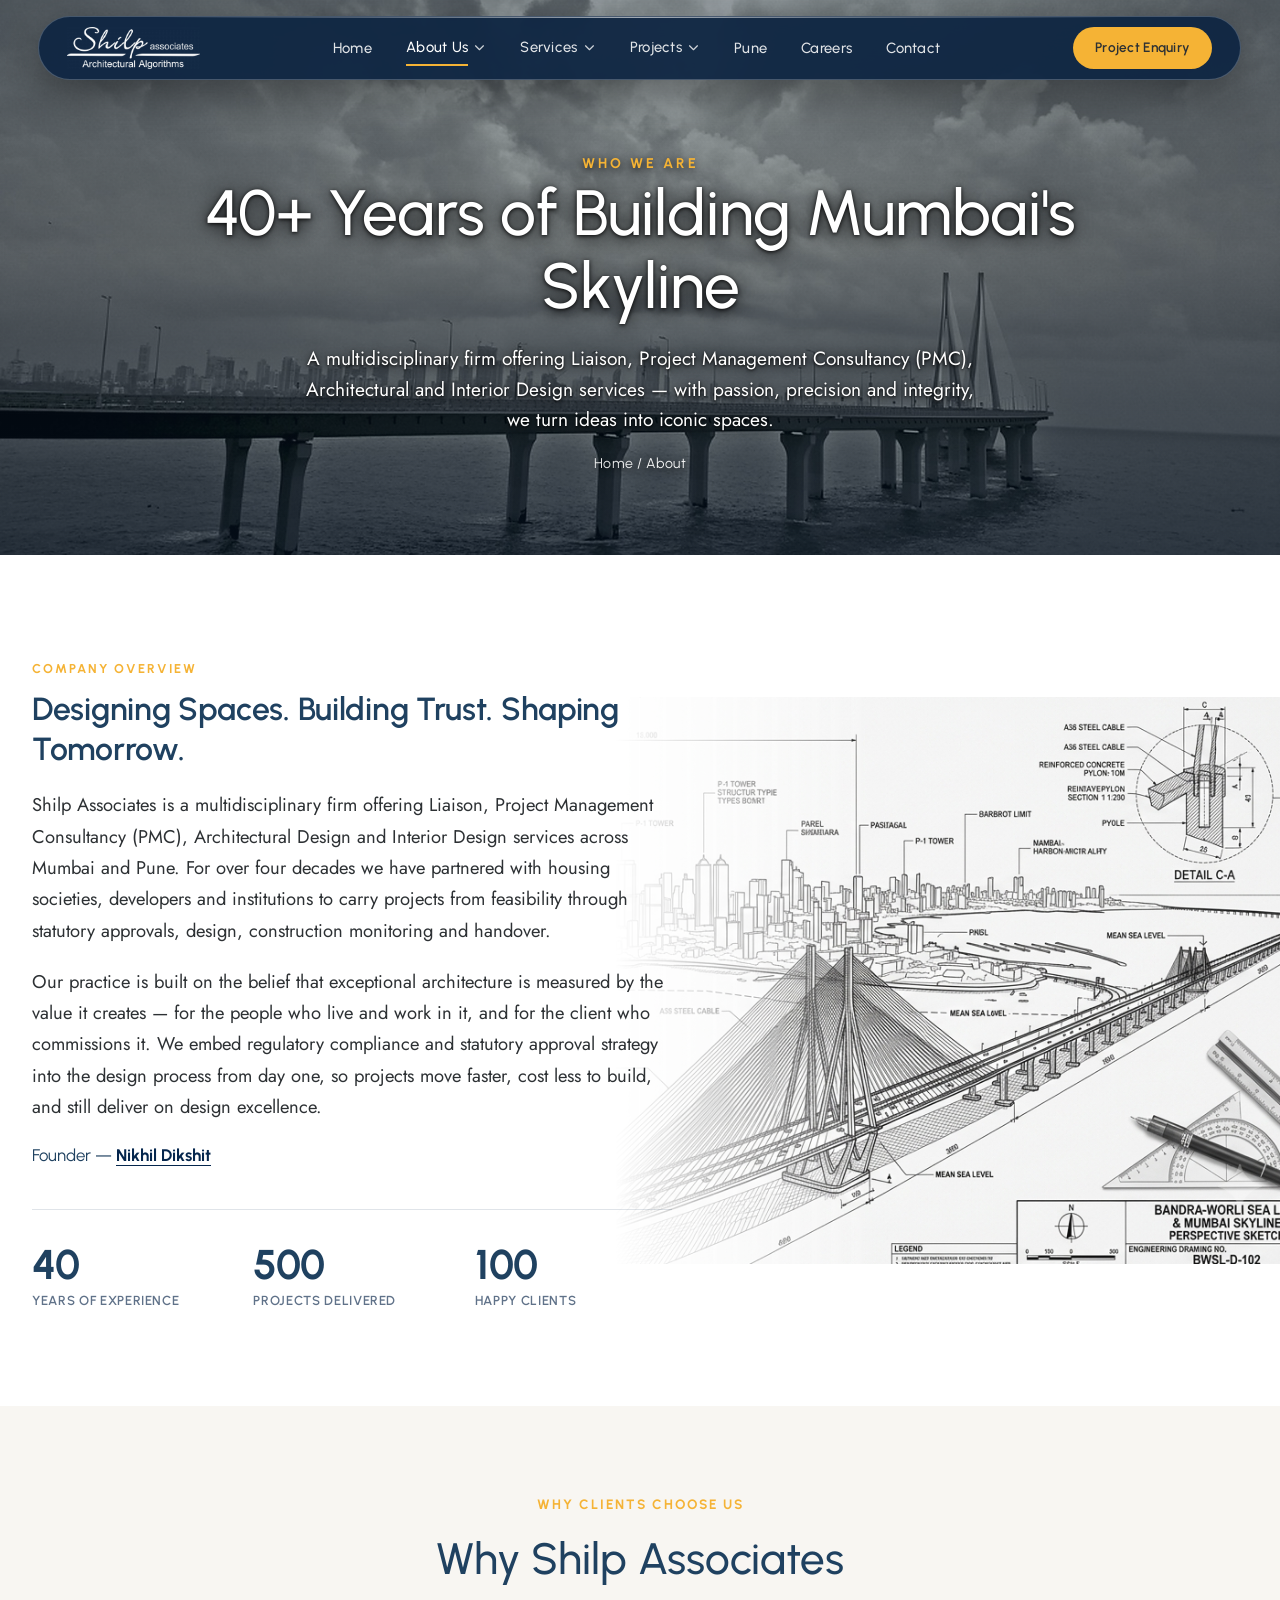
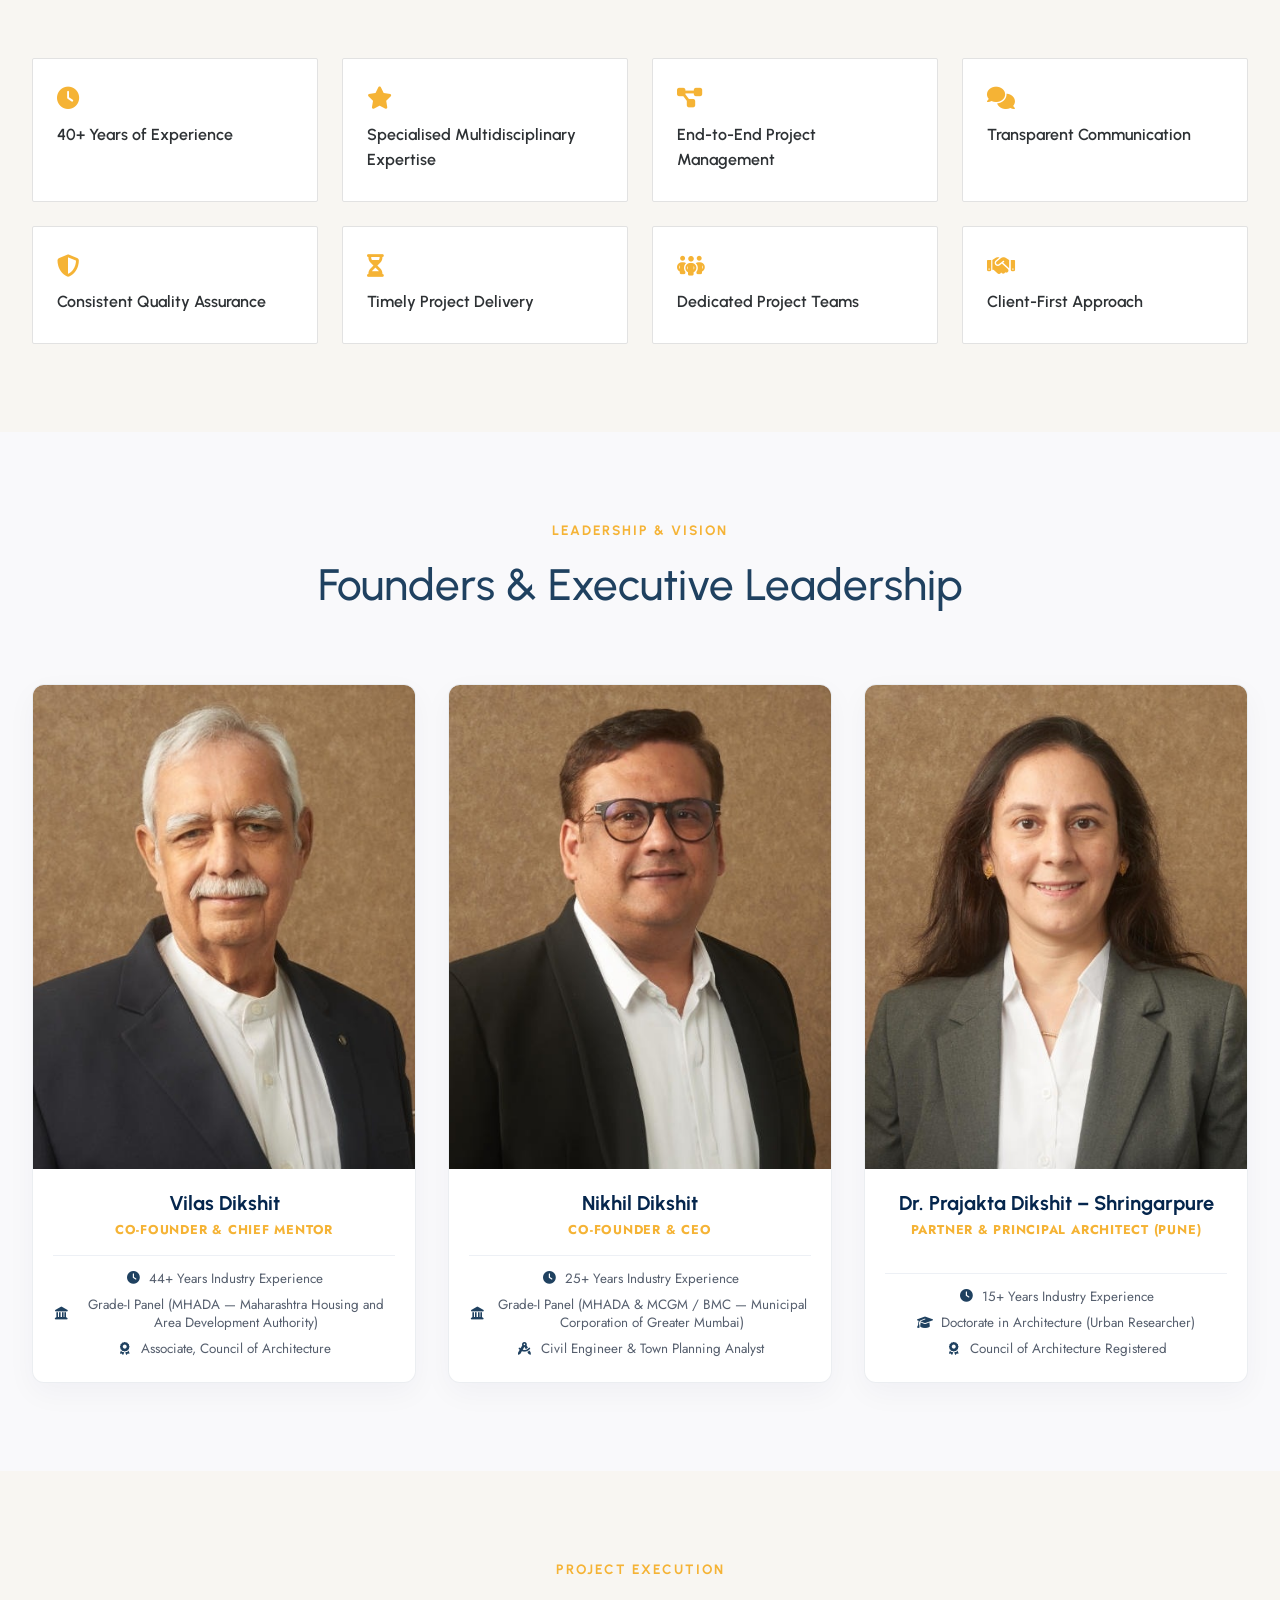
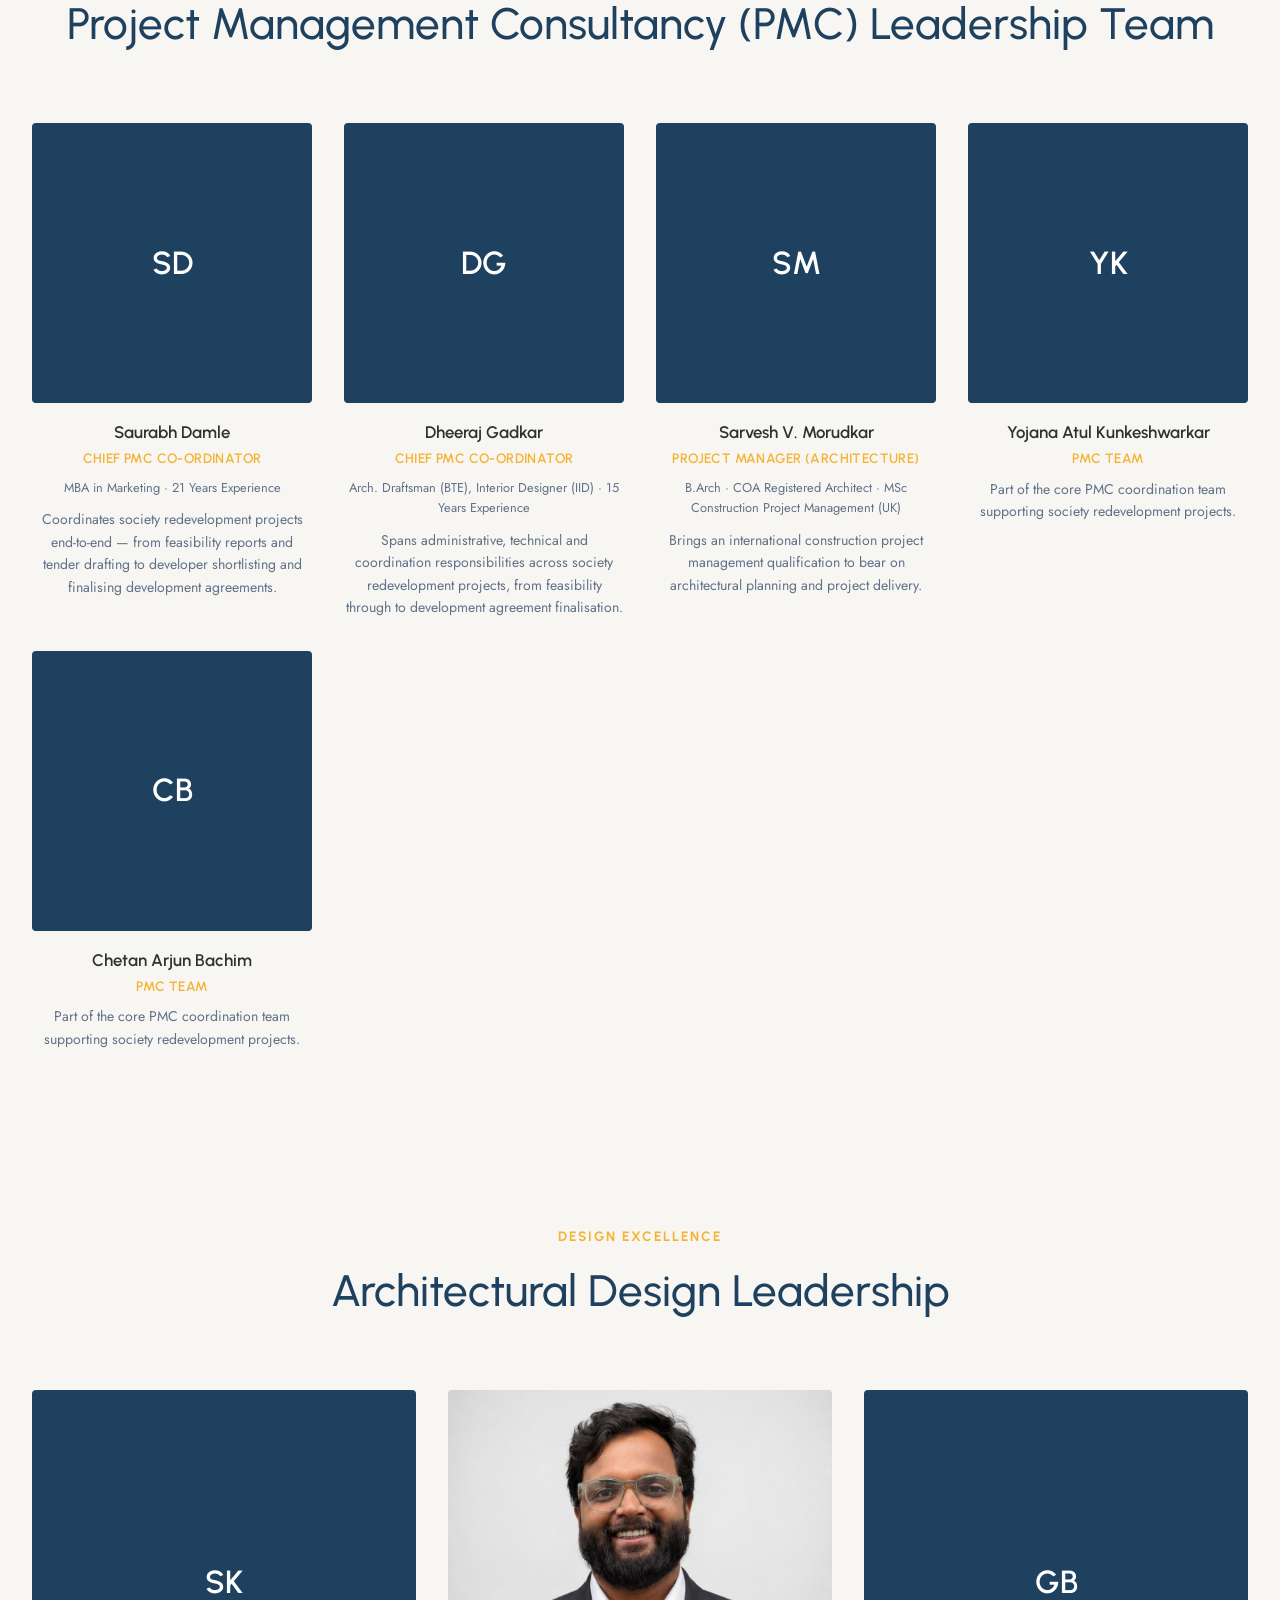
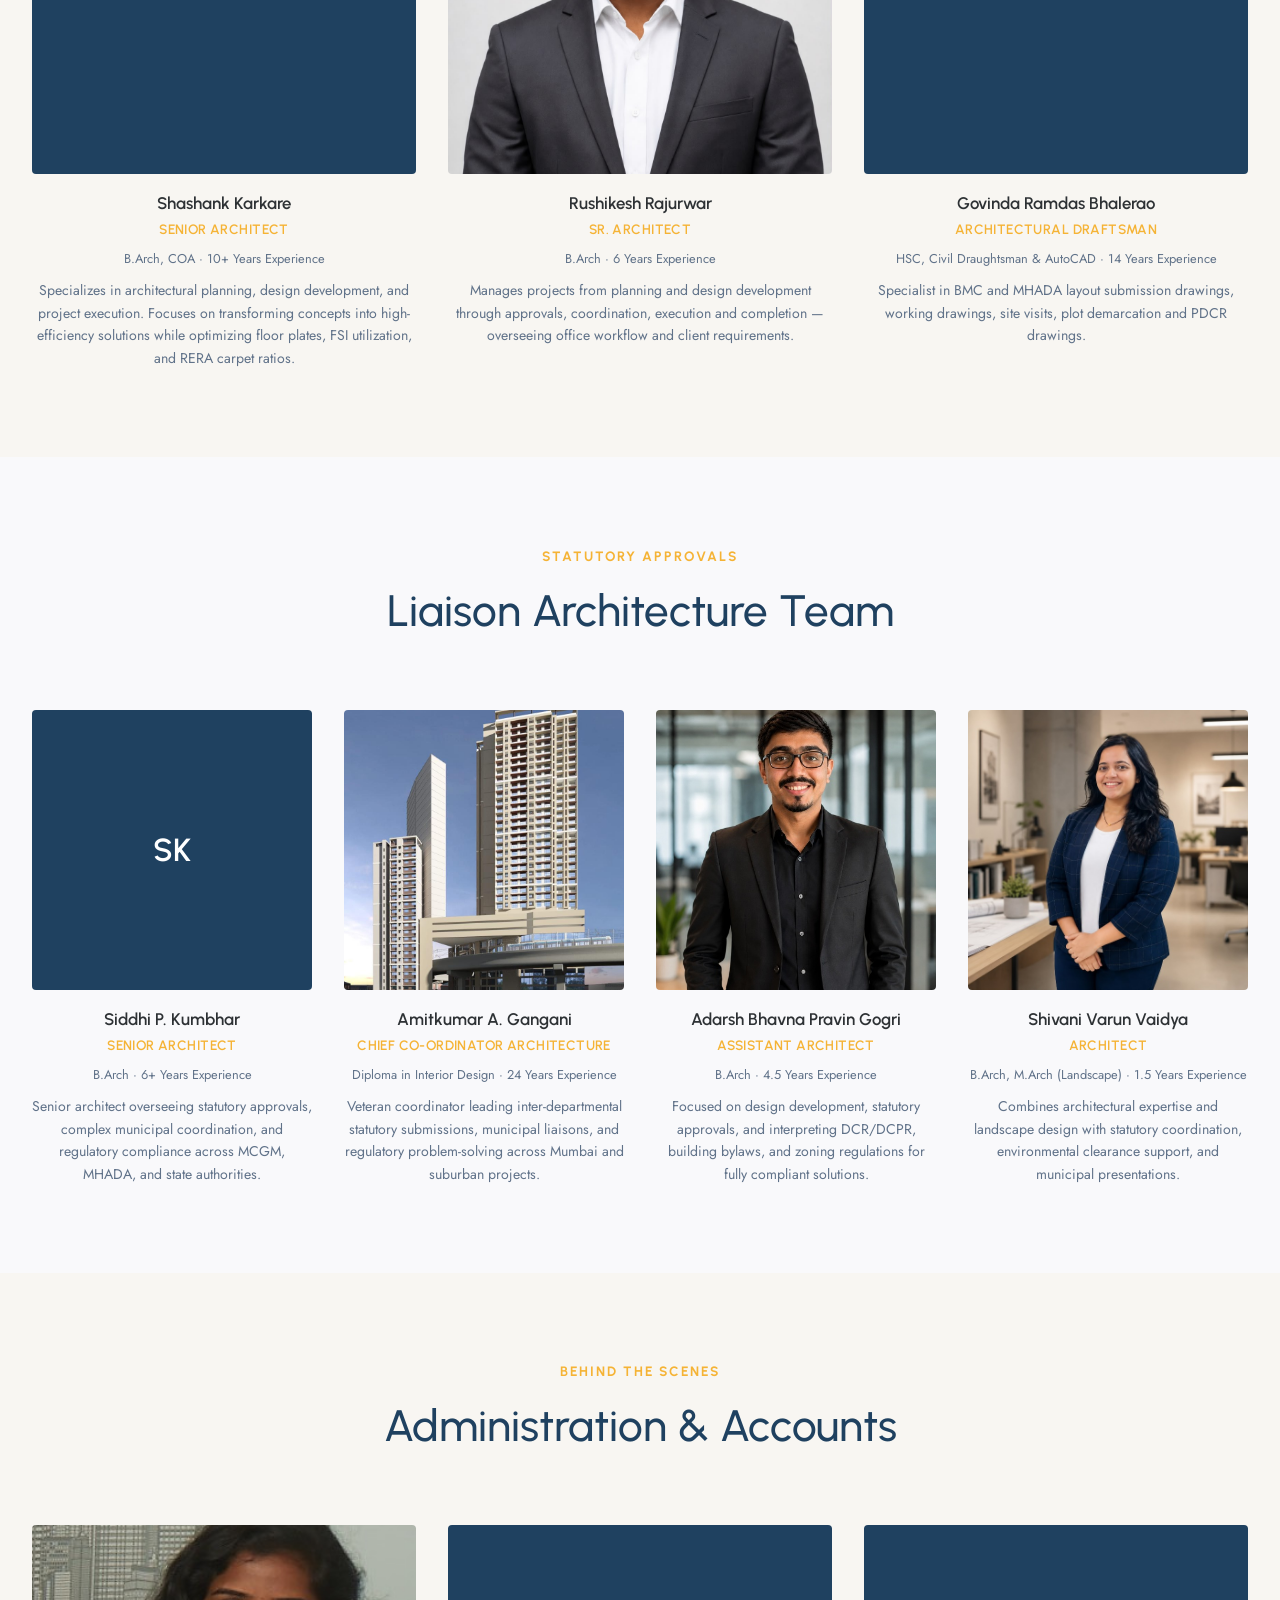
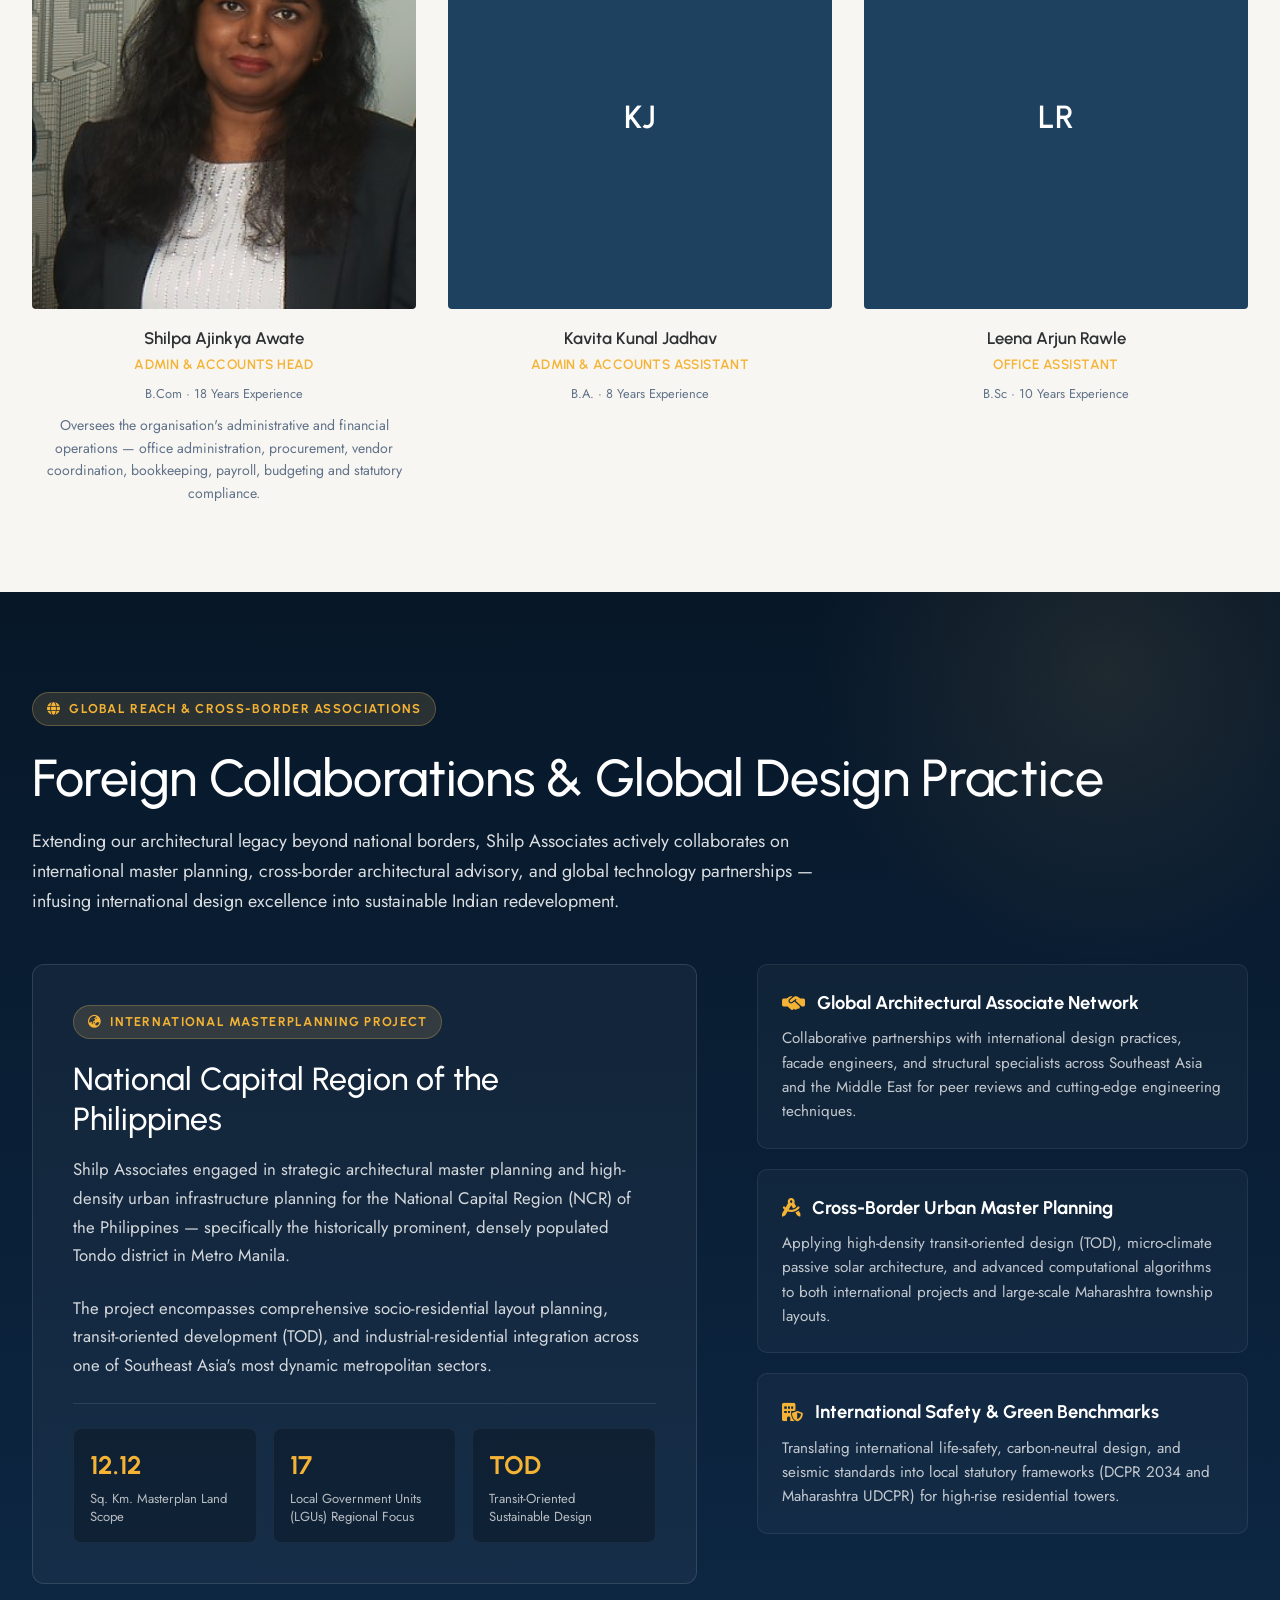
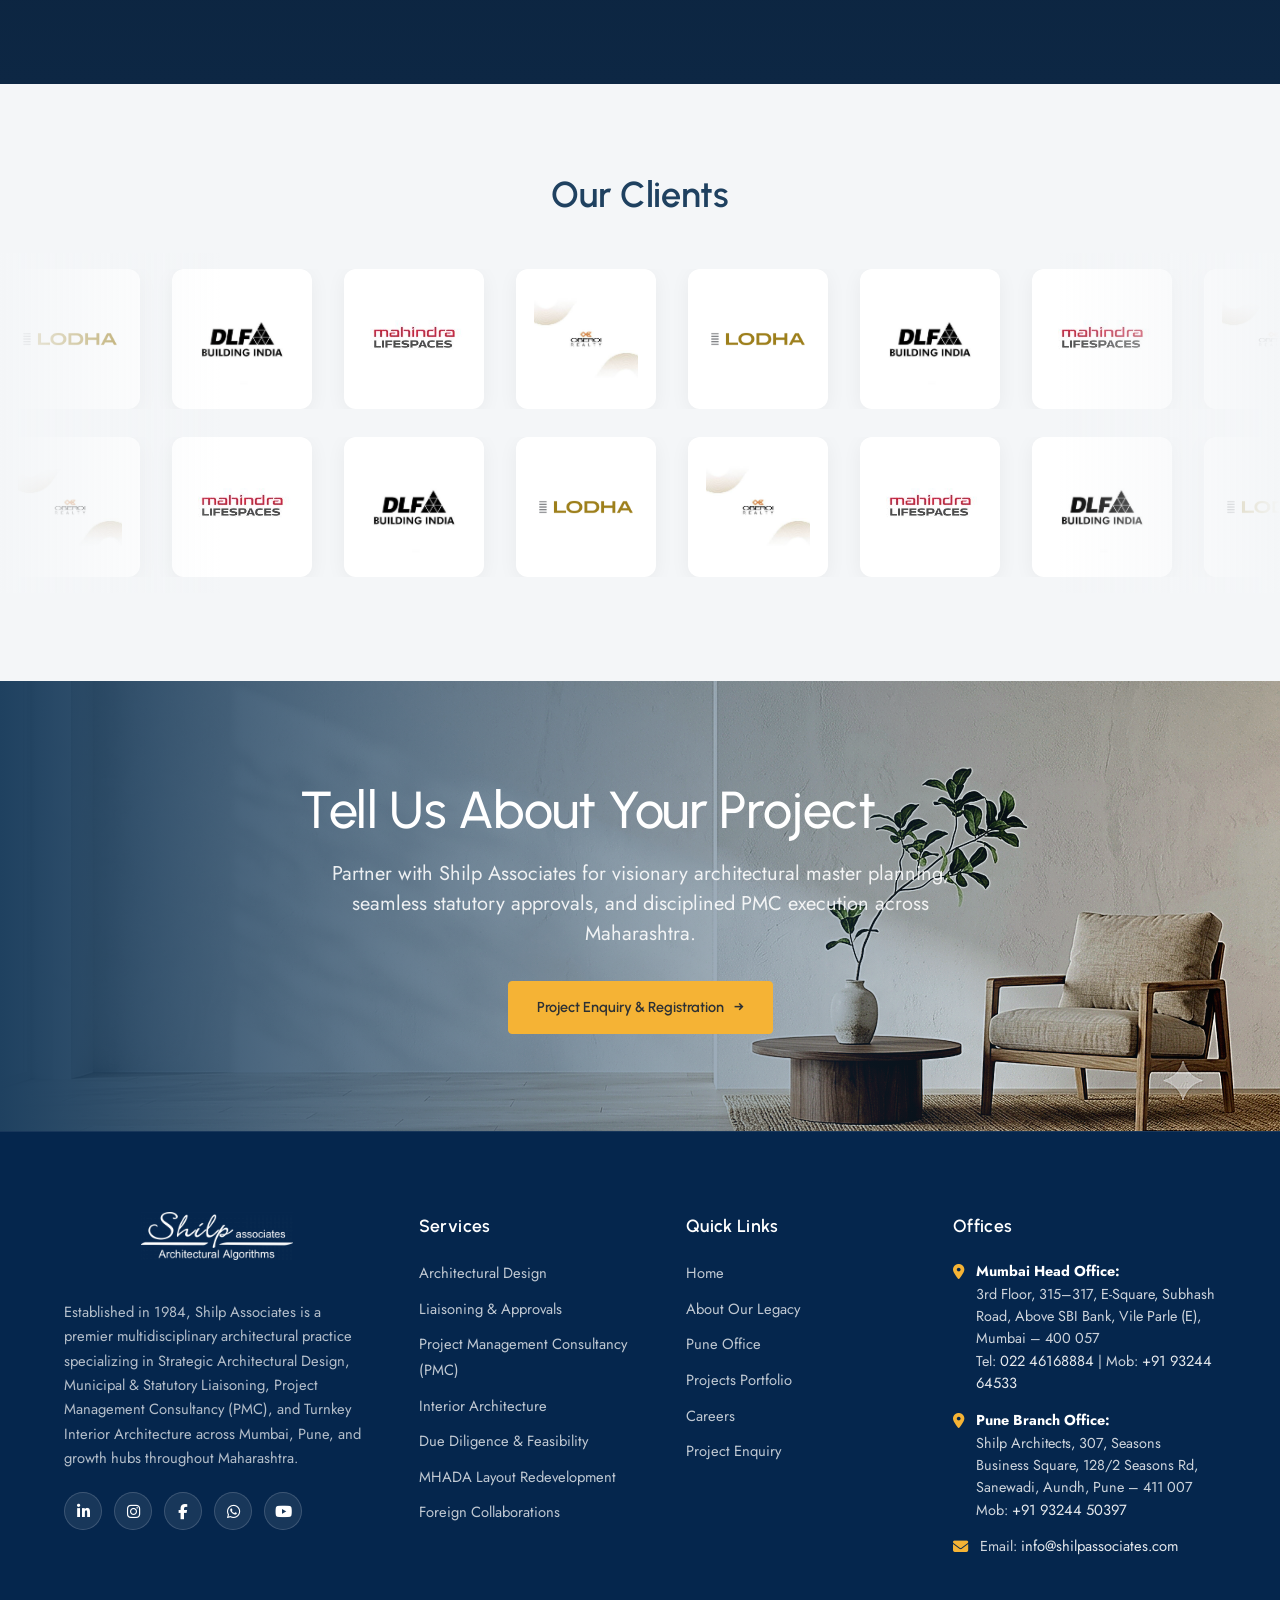
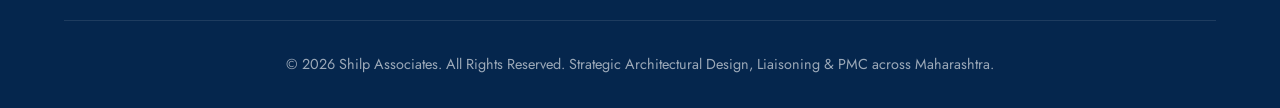
==== commit 5ec5e7dd: "feat: add foreign collaborations section to about page" ====
--- a/about.html
+++ b/about.html
@@ -355,6 +355,68 @@
   </div>
 </section>
 
+<!-- ============================== FOREIGN COLLABORATIONS & INTERNATIONAL ASSOCIATIONS ============================== -->
+<section class="foreign-collab-section" id="foreign-collaborations">
+  <div class="wrap">
+    <div class="reveal">
+      <span class="collab-badge"><i class="fa-solid fa-globe"></i> GLOBAL REACH &amp; CROSS-BORDER ASSOCIATIONS</span>
+      <h2 class="h2" style="color: #ffffff; margin-bottom: 16px;">Foreign Collaborations &amp; Global Design Practice</h2>
+      <p style="color: rgba(255,255,255,0.85); font-size: 1.12rem; max-width: 820px; line-height: 1.65;">
+        Extending our architectural legacy beyond national borders, Shilp Associates actively collaborates on international master planning, cross-border architectural advisory, and global technology partnerships — infusing international design excellence into sustainable Indian redevelopment.
+      </p>
+    </div>
+
+    <div class="collab-grid reveal-up">
+      <!-- Left: Featured International Project -->
+      <div class="collab-card-featured">
+        <div>
+          <span class="collab-badge"><i class="fa-solid fa-earth-asia"></i> INTERNATIONAL MASTERPLANNING PROJECT</span>
+          <h3>National Capital Region of the Philippines</h3>
+          <p>
+            Shilp Associates engaged in strategic architectural master planning and high-density urban infrastructure planning for the National Capital Region (NCR) of the Philippines — specifically the historically prominent, densely populated Tondo district in Metro Manila.
+          </p>
+          <p>
+            The project encompasses comprehensive socio-residential layout planning, transit-oriented development (TOD), and industrial-residential integration across one of Southeast Asia's most dynamic metropolitan sectors.
+          </p>
+        </div>
+
+        <div class="collab-metrics-row">
+          <div class="collab-metric-box">
+            <div class="collab-metric-num">12.12</div>
+            <div class="collab-metric-lbl">Sq. Km. Masterplan Land Scope</div>
+          </div>
+          <div class="collab-metric-box">
+            <div class="collab-metric-num">17</div>
+            <div class="collab-metric-lbl">Local Government Units (LGUs) Regional Focus</div>
+          </div>
+          <div class="collab-metric-box">
+            <div class="collab-metric-num">TOD</div>
+            <div class="collab-metric-lbl">Transit-Oriented Sustainable Design</div>
+          </div>
+        </div>
+      </div>
+
+      <!-- Right: Global Pillars -->
+      <div class="collab-pillars-list">
+        <div class="collab-pillar-item">
+          <h4><i class="fa-solid fa-handshake-simple"></i> Global Architectural Associate Network</h4>
+          <p>Collaborative partnerships with international design practices, facade engineers, and structural specialists across Southeast Asia and the Middle East for peer reviews and cutting-edge engineering techniques.</p>
+        </div>
+
+        <div class="collab-pillar-item">
+          <h4><i class="fa-solid fa-compass-drafting"></i> Cross-Border Urban Master Planning</h4>
+          <p>Applying high-density transit-oriented design (TOD), micro-climate passive solar architecture, and advanced computational algorithms to both international projects and large-scale Maharashtra township layouts.</p>
+        </div>
+
+        <div class="collab-pillar-item">
+          <h4><i class="fa-solid fa-building-shield"></i> International Safety &amp; Green Benchmarks</h4>
+          <p>Translating international life-safety, carbon-neutral design, and seismic standards into local statutory frameworks (DCPR 2034 and Maharashtra UDCPR) for high-rise residential towers.</p>
+        </div>
+      </div>
+    </div>
+  </div>
+</section>
+
 <!-- CLIENTS -->
 <section class="clients-section reveal-up">
   <div class="wrap">
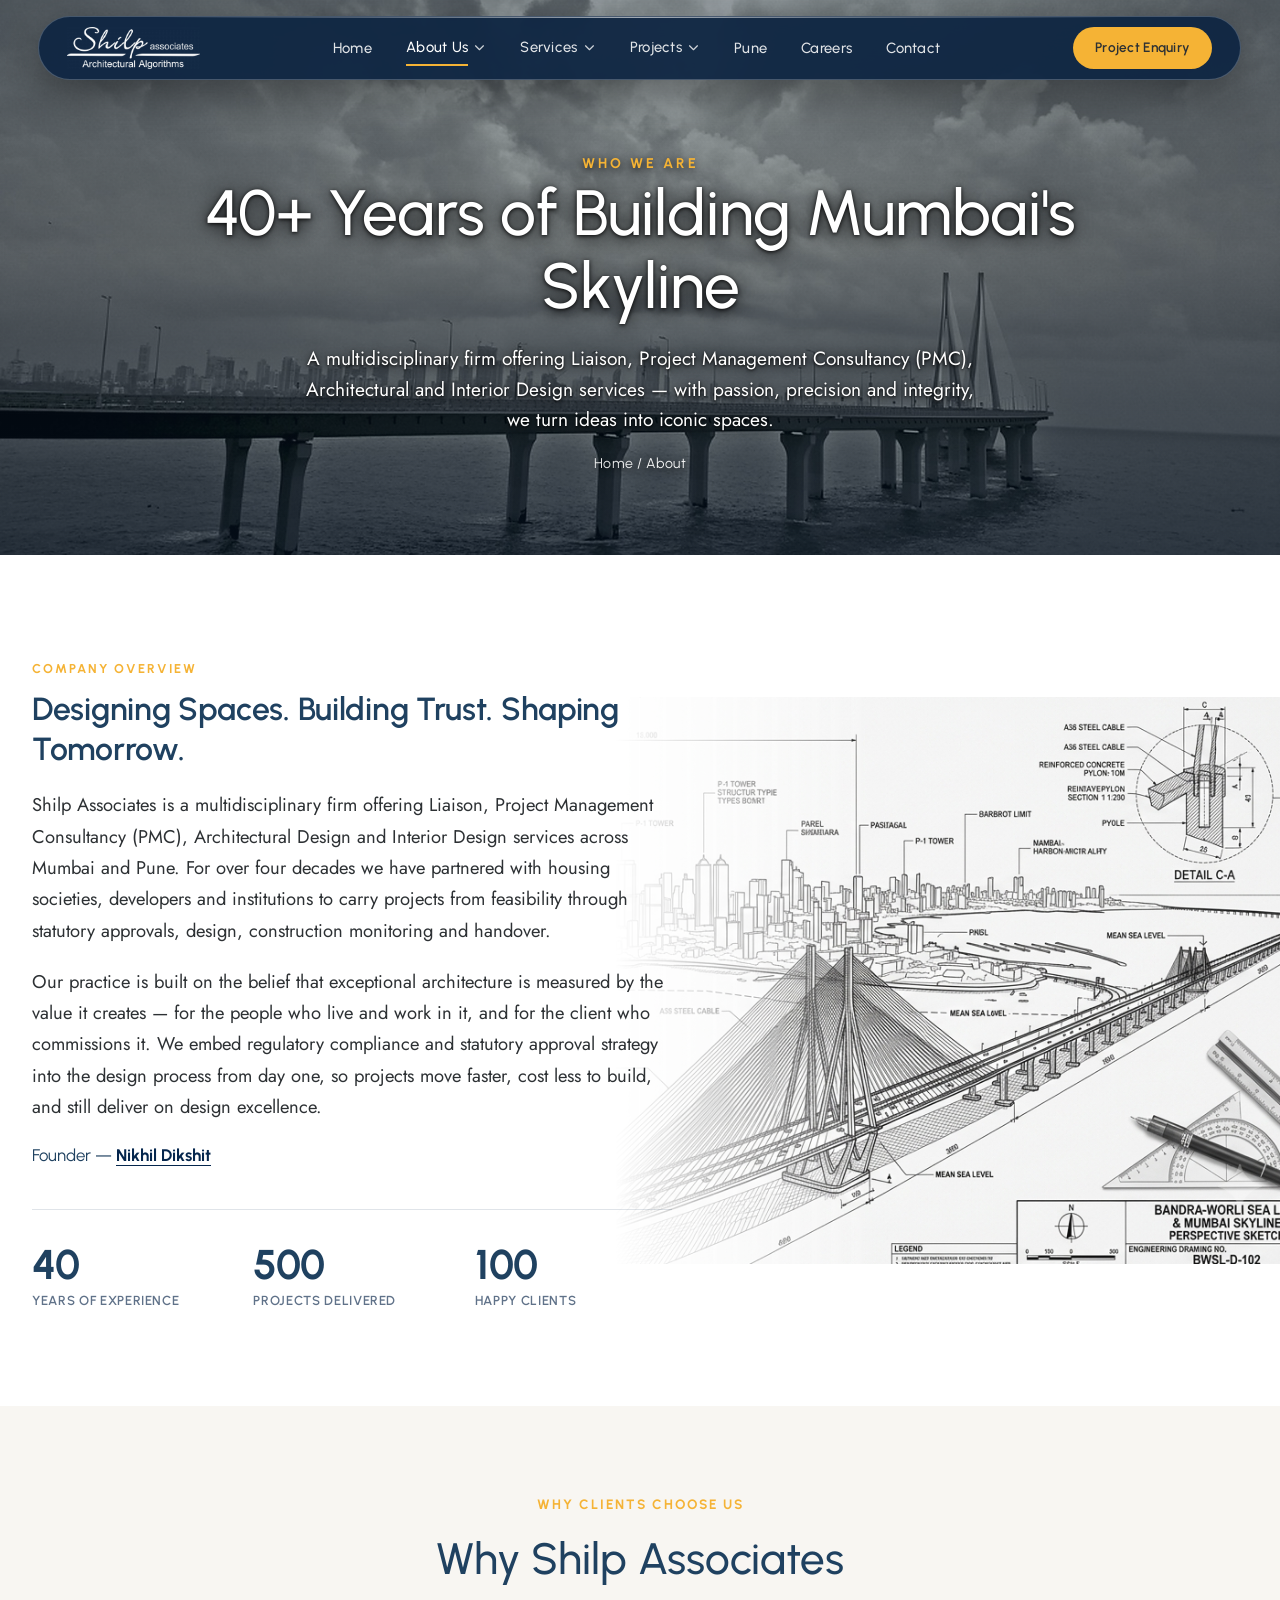
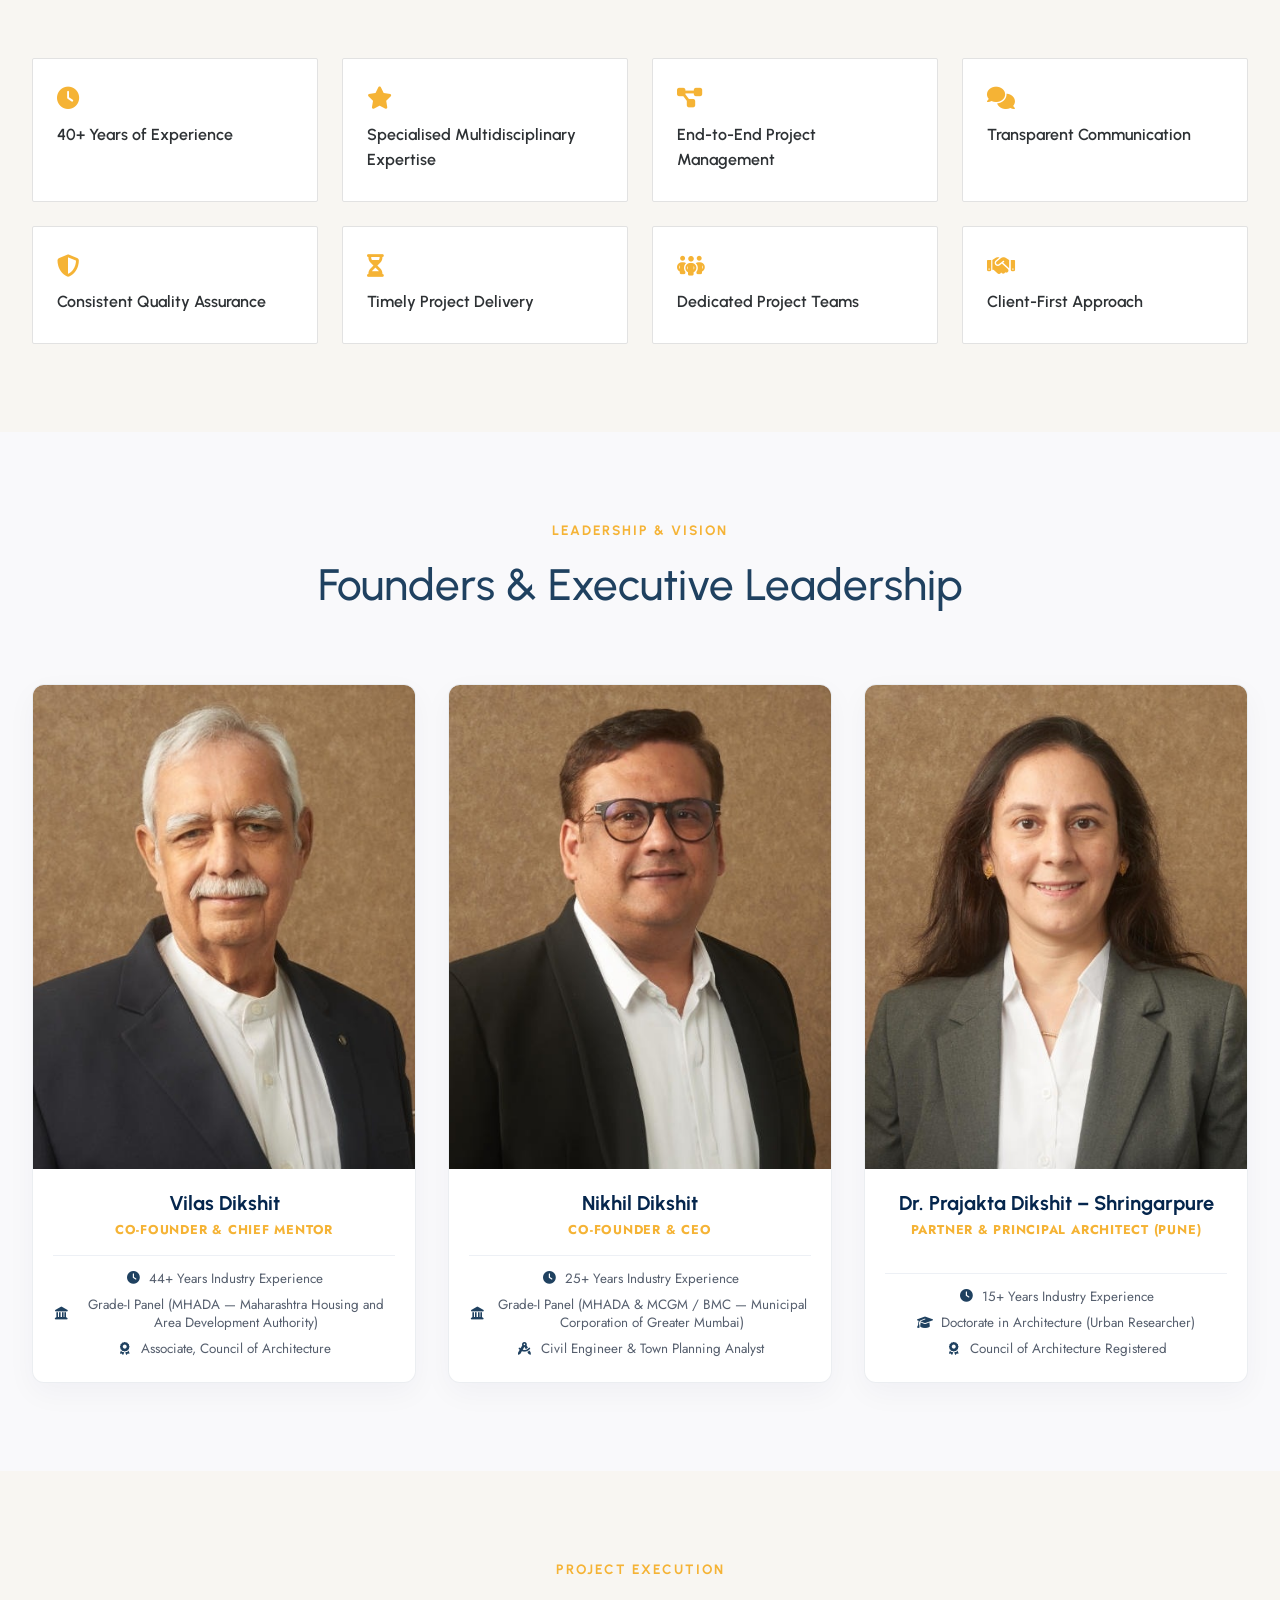
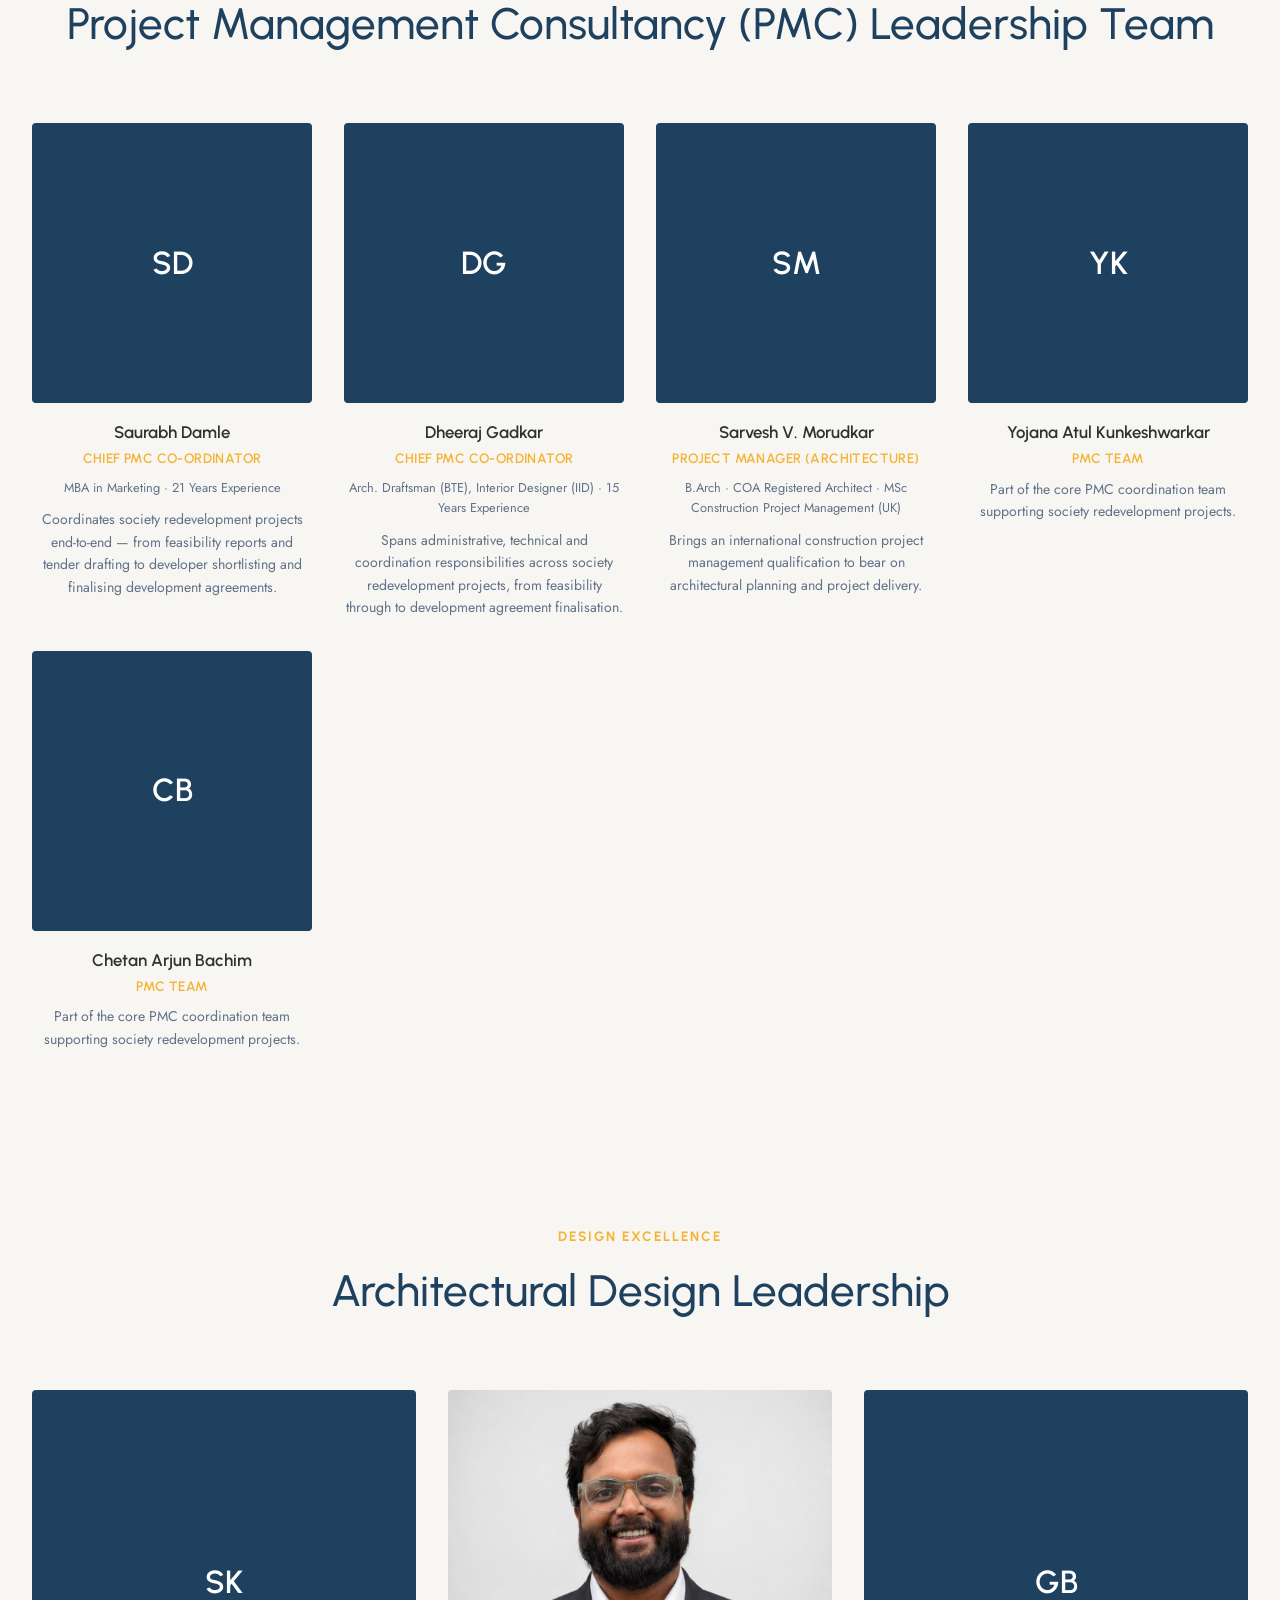
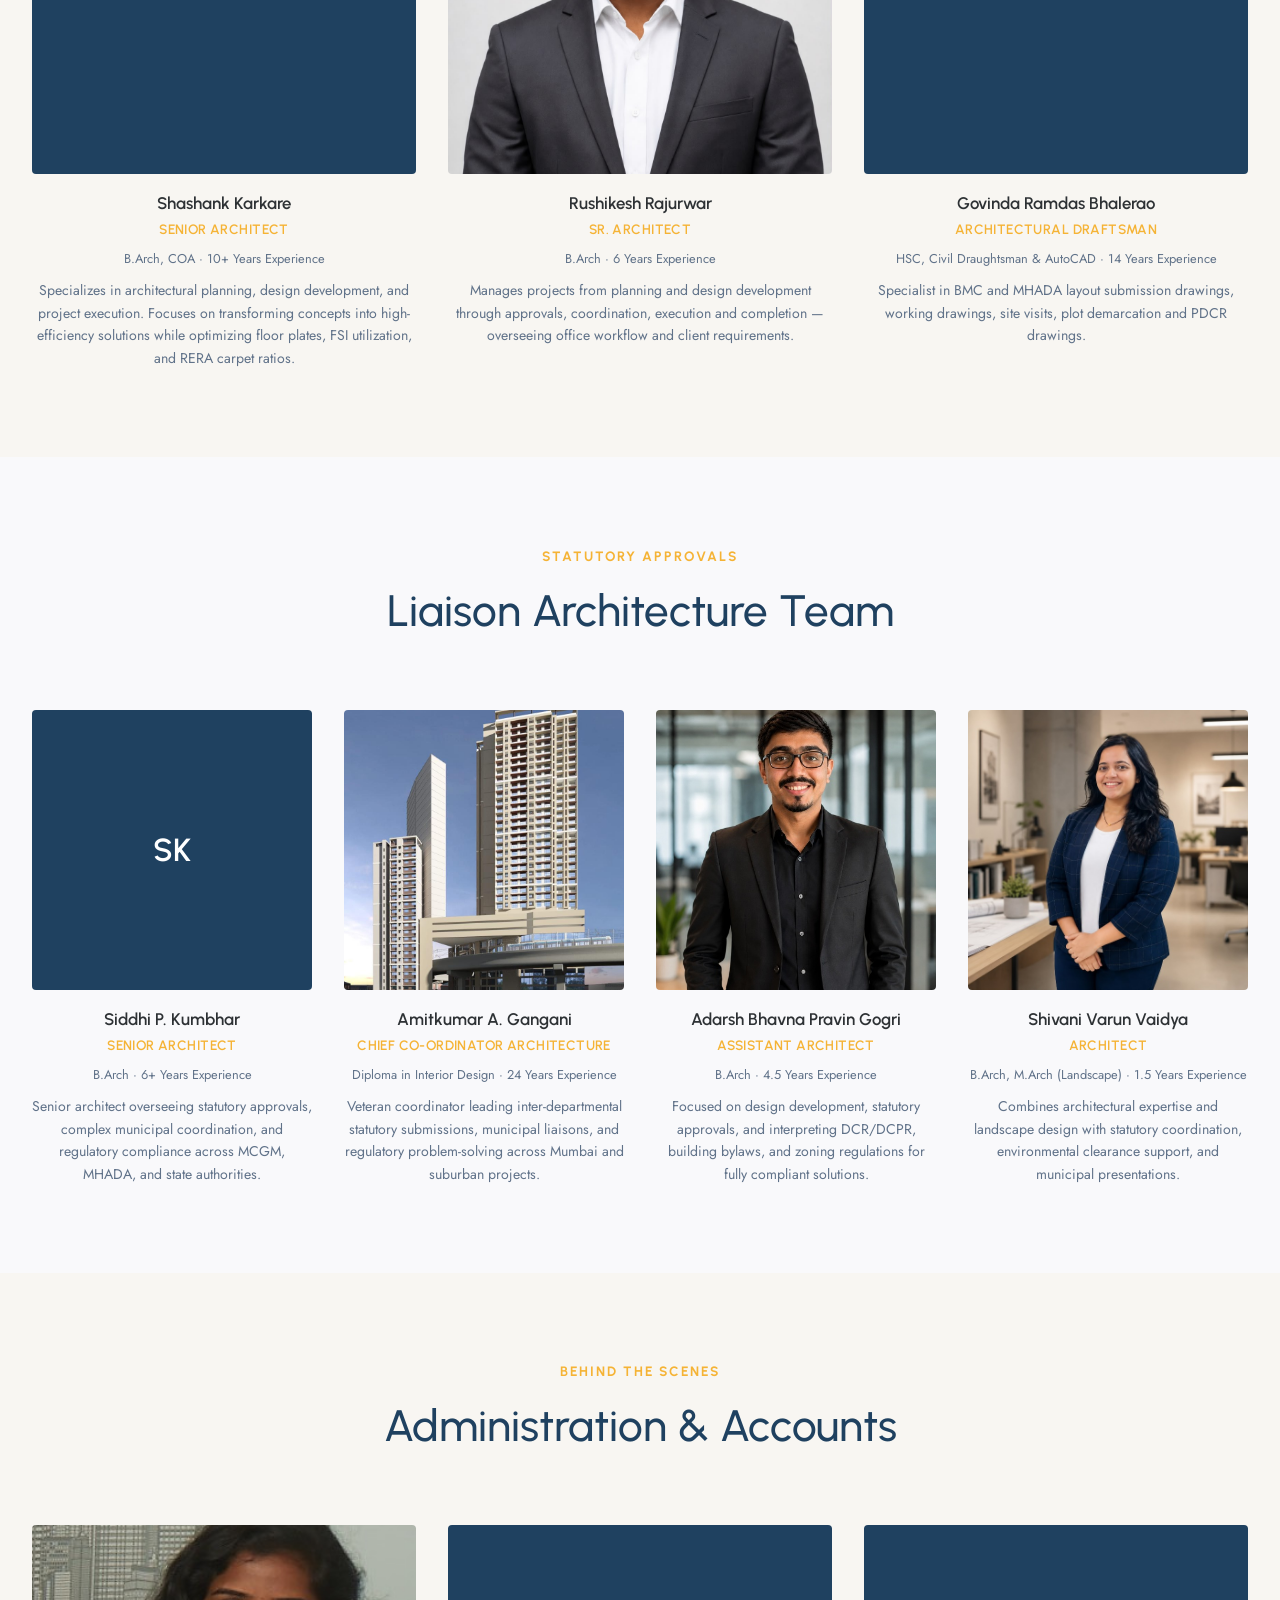
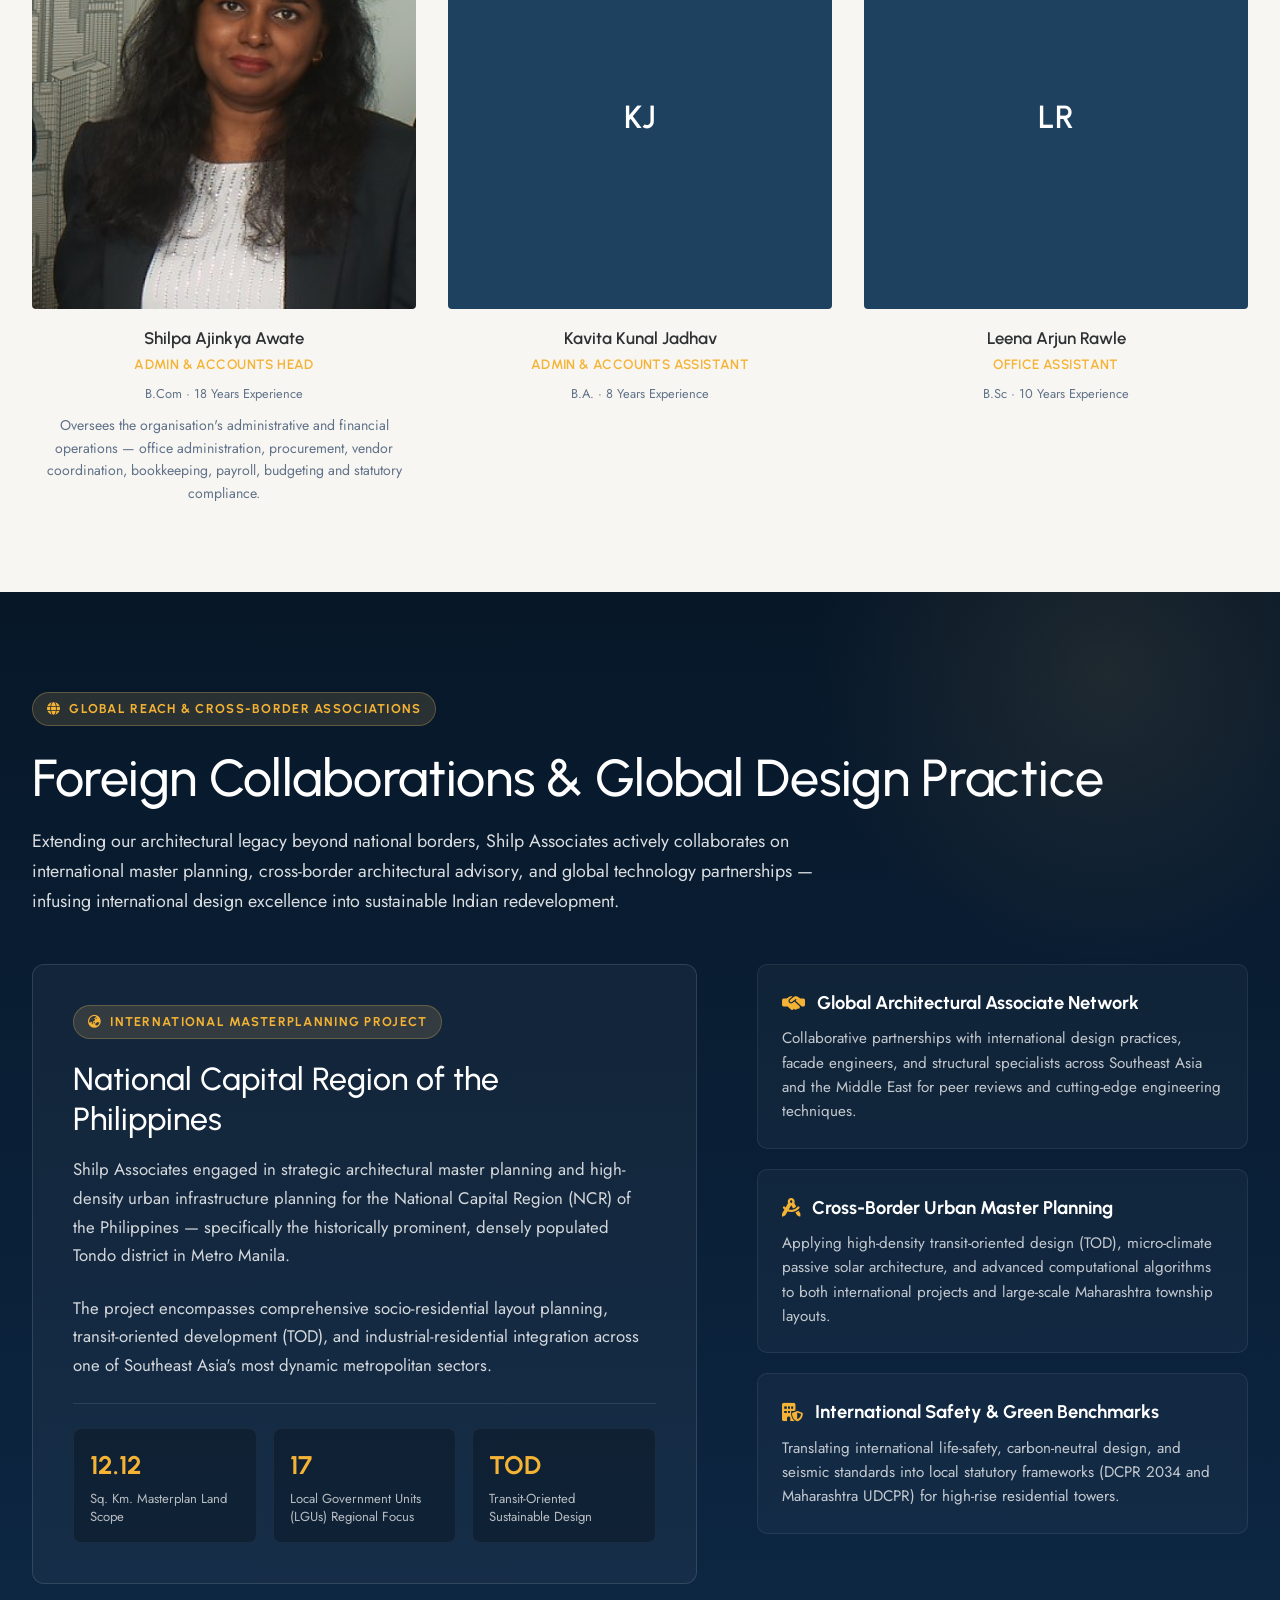
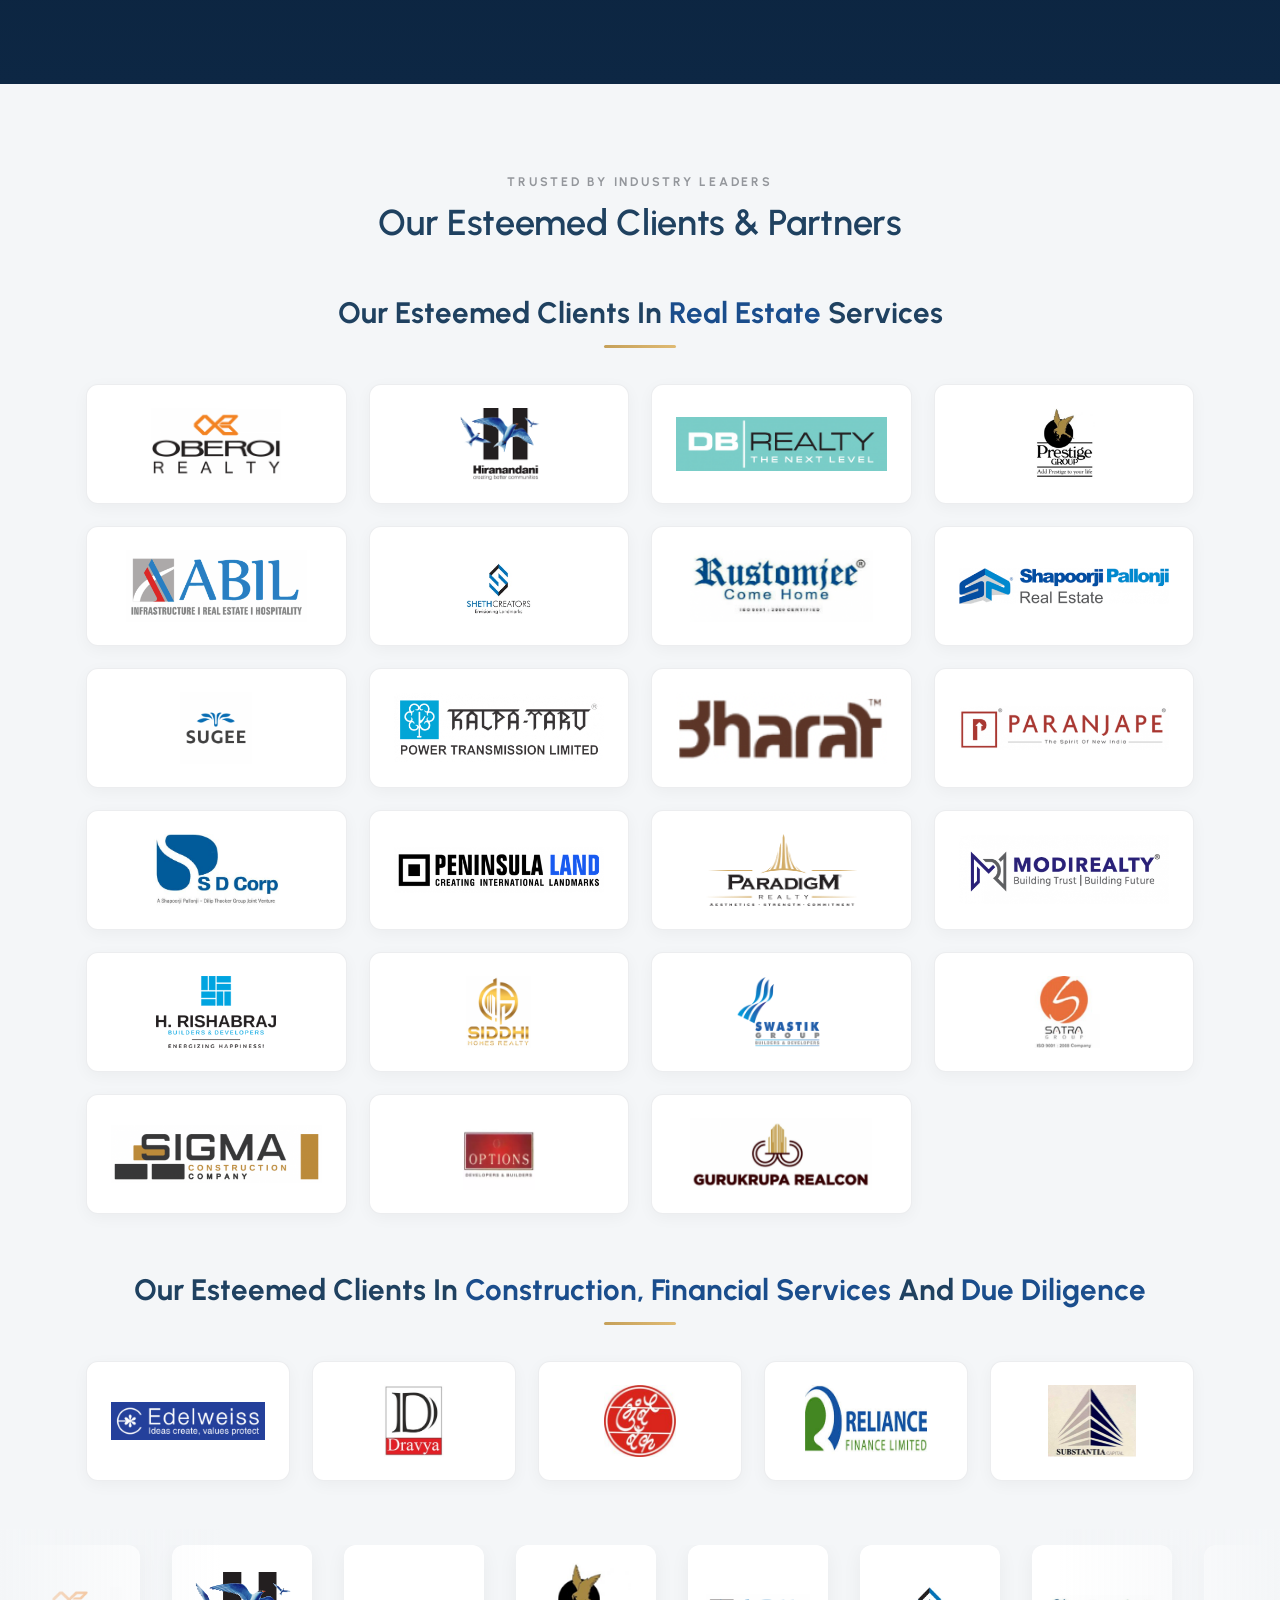
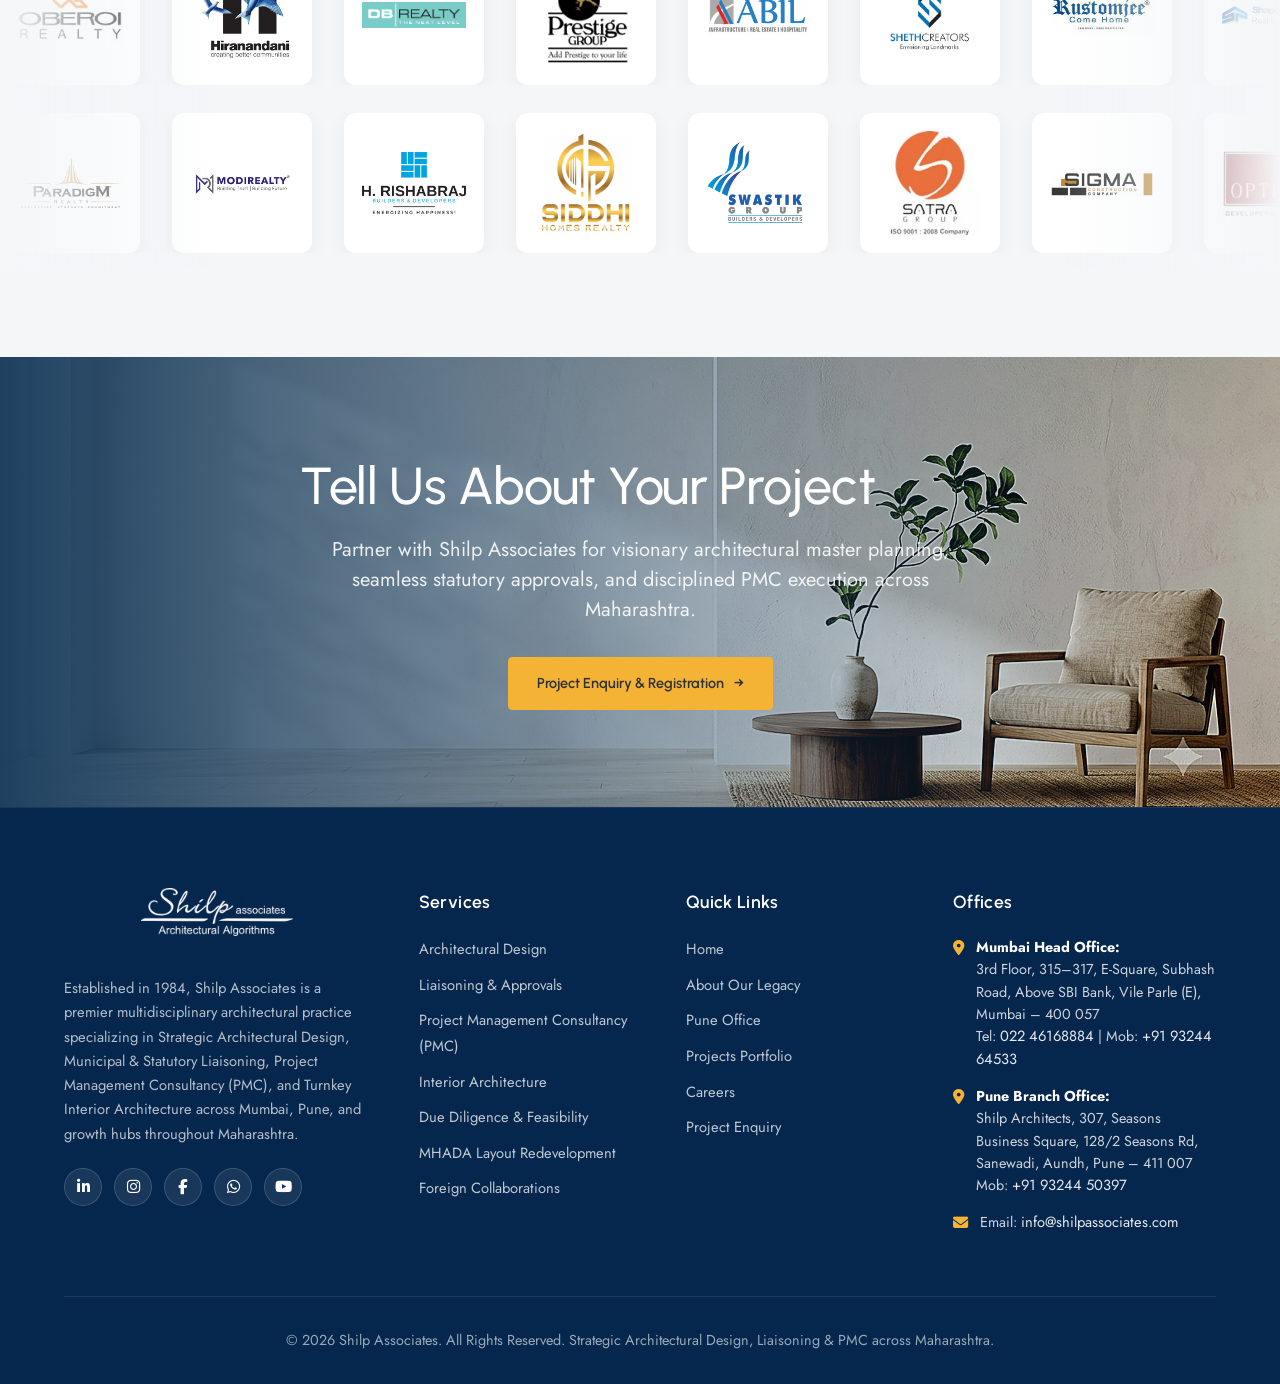
==== commit 00baf37d: "feat: update client section with authentic 28 partners from shilpassociates.com in real estate and f" ====
--- a/about.html
+++ b/about.html
@@ -418,69 +418,179 @@
 </section>
 
 <!-- CLIENTS -->
-<section class="clients-section reveal-up">
-  <div class="wrap">
-    <h2 class="h2">Our Clients</h2>
-  </div>
-  <div class="logo-marquee-container">
+<!-- ============================== CLIENTS SECTION ============================== -->
+<section class="clients-section reveal-up" id="clients">
+  <div class="wrap">
+    <span class="section-tag-gold" style="text-align: center; display: block; margin-bottom: 8px;">TRUSTED BY INDUSTRY LEADERS</span>
+    <h2 class="h2" style="text-align: center; margin-bottom: 48px;">Our Esteemed Clients &amp; Partners</h2>
+
+    <!-- Category 1: Real Estate Services -->
+    <div class="client-category-block">
+      <h3 class="client-category-title">Our Esteemed Clients In <span class="title-accent">Real Estate</span> Services</h3>
+      <div class="client-title-bar"></div>
+      <div class="clients-roster-grid">
+        <div class="client-roster-card">
+          <img src="assets/clients/client-01-oberoi-realty.png" alt="Oberoi Realty" loading="lazy">
+        </div>
+        <div class="client-roster-card">
+          <img src="assets/clients/client-02-hiranandani.png" alt="Hiranandani" loading="lazy">
+        </div>
+        <div class="client-roster-card">
+          <img src="assets/clients/client-03-db-realty.png" alt="DB Realty" loading="lazy">
+        </div>
+        <div class="client-roster-card">
+          <img src="assets/clients/client-04-prestige-group.png" alt="Prestige Group" loading="lazy">
+        </div>
+        <div class="client-roster-card">
+          <img src="assets/clients/client-05-abil-group.png" alt="ABIL Group" loading="lazy">
+        </div>
+        <div class="client-roster-card">
+          <img src="assets/clients/client-06-sheth-creators.jpg" alt="Sheth Creators" loading="lazy">
+        </div>
+        <div class="client-roster-card">
+          <img src="assets/clients/client-07-rustomjee.png" alt="Rustomjee" loading="lazy">
+        </div>
+        <div class="client-roster-card">
+          <img src="assets/clients/client-08-shapoorji-pallonji.png" alt="Shapoorji Pallonji" loading="lazy">
+        </div>
+        <div class="client-roster-card">
+          <img src="assets/clients/client-09-sugee-group.png" alt="Sugee Group" loading="lazy">
+        </div>
+        <div class="client-roster-card">
+          <img src="assets/clients/client-10-kalpataru.png" alt="Kalpataru" loading="lazy">
+        </div>
+        <div class="client-roster-card">
+          <img src="assets/clients/client-11-bharat-infrastructure.png" alt="Bharat Infrastructure" loading="lazy">
+        </div>
+        <div class="client-roster-card">
+          <img src="assets/clients/client-12-paranjape-schemes.png" alt="Paranjape Schemes" loading="lazy">
+        </div>
+        <div class="client-roster-card">
+          <img src="assets/clients/client-13-sd-corp.jpeg" alt="SD Corp" loading="lazy">
+        </div>
+        <div class="client-roster-card">
+          <img src="assets/clients/client-14-peninsula-land.png" alt="Peninsula Land" loading="lazy">
+        </div>
+        <div class="client-roster-card">
+          <img src="assets/clients/client-15-paradigm-realty.png" alt="Paradigm Realty" loading="lazy">
+        </div>
+        <div class="client-roster-card">
+          <img src="assets/clients/client-16-modi-realty.png" alt="Modi Realty" loading="lazy">
+        </div>
+        <div class="client-roster-card">
+          <img src="assets/clients/client-17-rishabraj.png" alt="Rishabraj" loading="lazy">
+        </div>
+        <div class="client-roster-card">
+          <img src="assets/clients/client-18-siddhi-homes.png" alt="Siddhi Homes" loading="lazy">
+        </div>
+        <div class="client-roster-card">
+          <img src="assets/clients/client-19-swastik-group.png" alt="Swastik Group" loading="lazy">
+        </div>
+        <div class="client-roster-card">
+          <img src="assets/clients/client-20-satra-group.jpeg" alt="Satra Group" loading="lazy">
+        </div>
+        <div class="client-roster-card">
+          <img src="assets/clients/client-21-sigma-construction.png" alt="Sigma Construction" loading="lazy">
+        </div>
+        <div class="client-roster-card">
+          <img src="assets/clients/client-22-options-developers.webp" alt="Options Developers" loading="lazy">
+        </div>
+        <div class="client-roster-card">
+          <img src="assets/clients/client-23-gurukrupa-realcon.png" alt="Gurukrupa Realcon" loading="lazy">
+        </div>
+      </div>
+    </div>
+
+    <!-- Category 2: Construction, Financial Services and Due Diligence -->
+    <div class="client-category-block" style="margin-top: 56px;">
+      <h3 class="client-category-title">Our Esteemed Clients In <span class="title-accent">Construction, Financial Services</span> And <span class="title-accent">Due Diligence</span></h3>
+      <div class="client-title-bar"></div>
+      <div class="clients-roster-grid grid-center-5">
+        <div class="client-roster-card">
+          <img src="assets/clients/client-24-edelweiss.png" alt="Edelweiss" loading="lazy">
+        </div>
+        <div class="client-roster-card">
+          <img src="assets/clients/client-25-dravya.png" alt="Dravya" loading="lazy">
+        </div>
+        <div class="client-roster-card">
+          <img src="assets/clients/client-26-saraswat-bank.jpg" alt="Saraswat Bank" loading="lazy">
+        </div>
+        <div class="client-roster-card">
+          <img src="assets/clients/client-27-reliance-finance.jpeg" alt="Reliance Finance Limited" loading="lazy">
+        </div>
+        <div class="client-roster-card">
+          <img src="assets/clients/client-28-substantia-capital.png" alt="Substantia Capital" loading="lazy">
+        </div>
+      </div>
+    </div>
+  </div>
+
+  <!-- Dynamic Marquee Tape featuring all 28 partners -->
+  <div class="logo-marquee-container" style="margin-top: 48px;">
     <!-- Row 1: Leftward Infinite Scroll -->
     <div class="logo-marquee-row">
       <div class="marquee-track marquee-track-left">
-        <div class="marquee-card-box"><img src="assets/client-lodha.png" alt="Lodha Group"></div>
-        <div class="marquee-card-box"><img src="assets/client-logo2.jpg" alt="Oberoi Realty"></div>
-        <div class="marquee-card-box"><img src="assets/client-mahindra.jpg" alt="Mahindra Lifespaces"></div>
-        <div class="marquee-card-box"><img src="assets/client-logo4.jpg" alt="DLF Building India"></div>
-        <div class="marquee-card-box"><img src="assets/client-lodha.png" alt="Lodha Group"></div>
-        <div class="marquee-card-box"><img src="assets/client-logo2.jpg" alt="Oberoi Realty"></div>
-        <div class="marquee-card-box"><img src="assets/client-mahindra.jpg" alt="Mahindra Lifespaces"></div>
-        <div class="marquee-card-box"><img src="assets/client-logo4.jpg" alt="DLF Building India"></div>
-        <div class="marquee-card-box"><img src="assets/client-lodha.png" alt="Lodha Group"></div>
-        <div class="marquee-card-box"><img src="assets/client-logo2.jpg" alt="Oberoi Realty"></div>
-        <div class="marquee-card-box"><img src="assets/client-mahindra.jpg" alt="Mahindra Lifespaces"></div>
-        <div class="marquee-card-box"><img src="assets/client-logo4.jpg" alt="DLF Building India"></div>
-        <!-- Duplicate set for seamless 100% infinite loop -->
-        <div class="marquee-card-box"><img src="assets/client-lodha.png" alt="Lodha Group"></div>
-        <div class="marquee-card-box"><img src="assets/client-logo2.jpg" alt="Oberoi Realty"></div>
-        <div class="marquee-card-box"><img src="assets/client-mahindra.jpg" alt="Mahindra Lifespaces"></div>
-        <div class="marquee-card-box"><img src="assets/client-logo4.jpg" alt="DLF Building India"></div>
-        <div class="marquee-card-box"><img src="assets/client-lodha.png" alt="Lodha Group"></div>
-        <div class="marquee-card-box"><img src="assets/client-logo2.jpg" alt="Oberoi Realty"></div>
-        <div class="marquee-card-box"><img src="assets/client-mahindra.jpg" alt="Mahindra Lifespaces"></div>
-        <div class="marquee-card-box"><img src="assets/client-logo4.jpg" alt="DLF Building India"></div>
-        <div class="marquee-card-box"><img src="assets/client-lodha.png" alt="Lodha Group"></div>
-        <div class="marquee-card-box"><img src="assets/client-logo2.jpg" alt="Oberoi Realty"></div>
-        <div class="marquee-card-box"><img src="assets/client-mahindra.jpg" alt="Mahindra Lifespaces"></div>
-        <div class="marquee-card-box"><img src="assets/client-logo4.jpg" alt="DLF Building India"></div>
-      </div>
-    </div>
-    <!-- Row 2: Rightward Infinite Scroll (Opposite Direction) -->
+        <div class="marquee-card-box"><img src="assets/clients/client-01-oberoi-realty.png" alt="Oberoi Realty" loading="lazy"></div>
+        <div class="marquee-card-box"><img src="assets/clients/client-02-hiranandani.png" alt="Hiranandani" loading="lazy"></div>
+        <div class="marquee-card-box"><img src="assets/clients/client-03-db-realty.png" alt="DB Realty" loading="lazy"></div>
+        <div class="marquee-card-box"><img src="assets/clients/client-04-prestige-group.png" alt="Prestige Group" loading="lazy"></div>
+        <div class="marquee-card-box"><img src="assets/clients/client-05-abil-group.png" alt="ABIL Group" loading="lazy"></div>
+        <div class="marquee-card-box"><img src="assets/clients/client-06-sheth-creators.jpg" alt="Sheth Creators" loading="lazy"></div>
+        <div class="marquee-card-box"><img src="assets/clients/client-07-rustomjee.png" alt="Rustomjee" loading="lazy"></div>
+        <div class="marquee-card-box"><img src="assets/clients/client-08-shapoorji-pallonji.png" alt="Shapoorji Pallonji" loading="lazy"></div>
+        <div class="marquee-card-box"><img src="assets/clients/client-09-sugee-group.png" alt="Sugee Group" loading="lazy"></div>
+        <div class="marquee-card-box"><img src="assets/clients/client-10-kalpataru.png" alt="Kalpataru" loading="lazy"></div>
+        <div class="marquee-card-box"><img src="assets/clients/client-11-bharat-infrastructure.png" alt="Bharat Infrastructure" loading="lazy"></div>
+        <div class="marquee-card-box"><img src="assets/clients/client-12-paranjape-schemes.png" alt="Paranjape Schemes" loading="lazy"></div>
+        <div class="marquee-card-box"><img src="assets/clients/client-13-sd-corp.jpeg" alt="SD Corp" loading="lazy"></div>
+        <div class="marquee-card-box"><img src="assets/clients/client-14-peninsula-land.png" alt="Peninsula Land" loading="lazy"></div>
+        <div class="marquee-card-box"><img src="assets/clients/client-01-oberoi-realty.png" alt="Oberoi Realty" loading="lazy"></div>
+        <div class="marquee-card-box"><img src="assets/clients/client-02-hiranandani.png" alt="Hiranandani" loading="lazy"></div>
+        <div class="marquee-card-box"><img src="assets/clients/client-03-db-realty.png" alt="DB Realty" loading="lazy"></div>
+        <div class="marquee-card-box"><img src="assets/clients/client-04-prestige-group.png" alt="Prestige Group" loading="lazy"></div>
+        <div class="marquee-card-box"><img src="assets/clients/client-05-abil-group.png" alt="ABIL Group" loading="lazy"></div>
+        <div class="marquee-card-box"><img src="assets/clients/client-06-sheth-creators.jpg" alt="Sheth Creators" loading="lazy"></div>
+        <div class="marquee-card-box"><img src="assets/clients/client-07-rustomjee.png" alt="Rustomjee" loading="lazy"></div>
+        <div class="marquee-card-box"><img src="assets/clients/client-08-shapoorji-pallonji.png" alt="Shapoorji Pallonji" loading="lazy"></div>
+        <div class="marquee-card-box"><img src="assets/clients/client-09-sugee-group.png" alt="Sugee Group" loading="lazy"></div>
+        <div class="marquee-card-box"><img src="assets/clients/client-10-kalpataru.png" alt="Kalpataru" loading="lazy"></div>
+        <div class="marquee-card-box"><img src="assets/clients/client-11-bharat-infrastructure.png" alt="Bharat Infrastructure" loading="lazy"></div>
+        <div class="marquee-card-box"><img src="assets/clients/client-12-paranjape-schemes.png" alt="Paranjape Schemes" loading="lazy"></div>
+        <div class="marquee-card-box"><img src="assets/clients/client-13-sd-corp.jpeg" alt="SD Corp" loading="lazy"></div>
+        <div class="marquee-card-box"><img src="assets/clients/client-14-peninsula-land.png" alt="Peninsula Land" loading="lazy"></div>
+      </div>
+    </div>
+    <!-- Row 2: Rightward Infinite Scroll -->
     <div class="logo-marquee-row">
       <div class="marquee-track marquee-track-right">
-        <div class="marquee-card-box"><img src="assets/client-logo4.jpg" alt="DLF Building India"></div>
-        <div class="marquee-card-box"><img src="assets/client-mahindra.jpg" alt="Mahindra Lifespaces"></div>
-        <div class="marquee-card-box"><img src="assets/client-logo2.jpg" alt="Oberoi Realty"></div>
-        <div class="marquee-card-box"><img src="assets/client-lodha.png" alt="Lodha Group"></div>
-        <div class="marquee-card-box"><img src="assets/client-logo4.jpg" alt="DLF Building India"></div>
-        <div class="marquee-card-box"><img src="assets/client-mahindra.jpg" alt="Mahindra Lifespaces"></div>
-        <div class="marquee-card-box"><img src="assets/client-logo2.jpg" alt="Oberoi Realty"></div>
-        <div class="marquee-card-box"><img src="assets/client-lodha.png" alt="Lodha Group"></div>
-        <div class="marquee-card-box"><img src="assets/client-logo4.jpg" alt="DLF Building India"></div>
-        <div class="marquee-card-box"><img src="assets/client-mahindra.jpg" alt="Mahindra Lifespaces"></div>
-        <div class="marquee-card-box"><img src="assets/client-logo2.jpg" alt="Oberoi Realty"></div>
-        <div class="marquee-card-box"><img src="assets/client-lodha.png" alt="Lodha Group"></div>
-        <!-- Duplicate set for seamless 100% infinite loop -->
-        <div class="marquee-card-box"><img src="assets/client-logo4.jpg" alt="DLF Building India"></div>
-        <div class="marquee-card-box"><img src="assets/client-mahindra.jpg" alt="Mahindra Lifespaces"></div>
-        <div class="marquee-card-box"><img src="assets/client-logo2.jpg" alt="Oberoi Realty"></div>
-        <div class="marquee-card-box"><img src="assets/client-lodha.png" alt="Lodha Group"></div>
-        <div class="marquee-card-box"><img src="assets/client-logo4.jpg" alt="DLF Building India"></div>
-        <div class="marquee-card-box"><img src="assets/client-mahindra.jpg" alt="Mahindra Lifespaces"></div>
-        <div class="marquee-card-box"><img src="assets/client-logo2.jpg" alt="Oberoi Realty"></div>
-        <div class="marquee-card-box"><img src="assets/client-lodha.png" alt="Lodha Group"></div>
-        <div class="marquee-card-box"><img src="assets/client-logo4.jpg" alt="DLF Building India"></div>
-        <div class="marquee-card-box"><img src="assets/client-mahindra.jpg" alt="Mahindra Lifespaces"></div>
-        <div class="marquee-card-box"><img src="assets/client-logo2.jpg" alt="Oberoi Realty"></div>
-        <div class="marquee-card-box"><img src="assets/client-lodha.png" alt="Lodha Group"></div>
+        <div class="marquee-card-box"><img src="assets/clients/client-15-paradigm-realty.png" alt="Paradigm Realty" loading="lazy"></div>
+        <div class="marquee-card-box"><img src="assets/clients/client-16-modi-realty.png" alt="Modi Realty" loading="lazy"></div>
+        <div class="marquee-card-box"><img src="assets/clients/client-17-rishabraj.png" alt="Rishabraj" loading="lazy"></div>
+        <div class="marquee-card-box"><img src="assets/clients/client-18-siddhi-homes.png" alt="Siddhi Homes" loading="lazy"></div>
+        <div class="marquee-card-box"><img src="assets/clients/client-19-swastik-group.png" alt="Swastik Group" loading="lazy"></div>
+        <div class="marquee-card-box"><img src="assets/clients/client-20-satra-group.jpeg" alt="Satra Group" loading="lazy"></div>
+        <div class="marquee-card-box"><img src="assets/clients/client-21-sigma-construction.png" alt="Sigma Construction" loading="lazy"></div>
+        <div class="marquee-card-box"><img src="assets/clients/client-22-options-developers.webp" alt="Options Developers" loading="lazy"></div>
+        <div class="marquee-card-box"><img src="assets/clients/client-23-gurukrupa-realcon.png" alt="Gurukrupa Realcon" loading="lazy"></div>
+        <div class="marquee-card-box"><img src="assets/clients/client-24-edelweiss.png" alt="Edelweiss" loading="lazy"></div>
+        <div class="marquee-card-box"><img src="assets/clients/client-25-dravya.png" alt="Dravya" loading="lazy"></div>
+        <div class="marquee-card-box"><img src="assets/clients/client-26-saraswat-bank.jpg" alt="Saraswat Bank" loading="lazy"></div>
+        <div class="marquee-card-box"><img src="assets/clients/client-27-reliance-finance.jpeg" alt="Reliance Finance Limited" loading="lazy"></div>
+        <div class="marquee-card-box"><img src="assets/clients/client-28-substantia-capital.png" alt="Substantia Capital" loading="lazy"></div>
+        <div class="marquee-card-box"><img src="assets/clients/client-15-paradigm-realty.png" alt="Paradigm Realty" loading="lazy"></div>
+        <div class="marquee-card-box"><img src="assets/clients/client-16-modi-realty.png" alt="Modi Realty" loading="lazy"></div>
+        <div class="marquee-card-box"><img src="assets/clients/client-17-rishabraj.png" alt="Rishabraj" loading="lazy"></div>
+        <div class="marquee-card-box"><img src="assets/clients/client-18-siddhi-homes.png" alt="Siddhi Homes" loading="lazy"></div>
+        <div class="marquee-card-box"><img src="assets/clients/client-19-swastik-group.png" alt="Swastik Group" loading="lazy"></div>
+        <div class="marquee-card-box"><img src="assets/clients/client-20-satra-group.jpeg" alt="Satra Group" loading="lazy"></div>
+        <div class="marquee-card-box"><img src="assets/clients/client-21-sigma-construction.png" alt="Sigma Construction" loading="lazy"></div>
+        <div class="marquee-card-box"><img src="assets/clients/client-22-options-developers.webp" alt="Options Developers" loading="lazy"></div>
+        <div class="marquee-card-box"><img src="assets/clients/client-23-gurukrupa-realcon.png" alt="Gurukrupa Realcon" loading="lazy"></div>
+        <div class="marquee-card-box"><img src="assets/clients/client-24-edelweiss.png" alt="Edelweiss" loading="lazy"></div>
+        <div class="marquee-card-box"><img src="assets/clients/client-25-dravya.png" alt="Dravya" loading="lazy"></div>
+        <div class="marquee-card-box"><img src="assets/clients/client-26-saraswat-bank.jpg" alt="Saraswat Bank" loading="lazy"></div>
+        <div class="marquee-card-box"><img src="assets/clients/client-27-reliance-finance.jpeg" alt="Reliance Finance Limited" loading="lazy"></div>
+        <div class="marquee-card-box"><img src="assets/clients/client-28-substantia-capital.png" alt="Substantia Capital" loading="lazy"></div>
       </div>
     </div>
   </div>
--- a/assets/styles.css
+++ b/assets/styles.css
@@ -3017,3 +3017,132 @@
   color: #7b756d;
   margin-top: 4px;
 }
+
+
+/* ==========================================================================
+   AUTHENTIC CLIENT ROSTER & CATEGORIES (from shilpassociates.com)
+   ========================================================================== */
+.client-category-block {
+  margin-bottom: 56px;
+}
+.client-category-block:last-child {
+  margin-bottom: 24px;
+}
+
+.client-category-title {
+  font-family: var(--font-heading, 'Cinzel', serif);
+  font-size: 1.85rem;
+  font-weight: 700;
+  color: var(--color-navy, #0f2236);
+  text-align: center;
+  margin-bottom: 12px;
+  line-height: 1.35;
+}
+.client-category-title .title-accent {
+  color: #1a4d8c;
+}
+
+.client-title-bar {
+  width: 72px;
+  height: 3px;
+  background: linear-gradient(90deg, #c5a059, #dfba73);
+  margin: 0 auto 36px auto;
+  border-radius: 2px;
+}
+
+.clients-roster-grid {
+  display: grid;
+  grid-template-columns: repeat(4, 1fr);
+  gap: 22px;
+  max-width: 1140px;
+  margin: 0 auto;
+  padding: 0 16px;
+}
+
+.clients-roster-grid.grid-center-5 {
+  grid-template-columns: repeat(5, 1fr);
+}
+
+.client-roster-card {
+  background: #ffffff;
+  border: 1px solid rgba(15, 34, 54, 0.08);
+  border-radius: 12px;
+  padding: 20px 24px;
+  height: 120px;
+  display: flex;
+  align-items: center;
+  justify-content: center;
+  box-shadow: 0 4px 16px rgba(0, 0, 0, 0.04);
+  transition: all 0.3s cubic-bezier(0.16, 1, 0.3, 1);
+}
+
+.client-roster-card:hover {
+  transform: translateY(-4px);
+  box-shadow: 0 12px 28px rgba(15, 34, 54, 0.12);
+  border-color: rgba(197, 160, 89, 0.4);
+}
+
+.client-roster-card img {
+  max-width: 100%;
+  max-height: 72px;
+  width: auto;
+  height: auto;
+  object-fit: contain;
+  transition: transform 0.3s ease;
+}
+
+.client-roster-card:hover img {
+  transform: scale(1.04);
+}
+
+@media (max-width: 1024px) {
+  .clients-roster-grid {
+    grid-template-columns: repeat(3, 1fr);
+    gap: 16px;
+  }
+  .clients-roster-grid.grid-center-5 {
+    grid-template-columns: repeat(3, 1fr);
+  }
+}
+
+@media (max-width: 768px) {
+  .client-category-title {
+    font-size: 1.45rem;
+    padding: 0 12px;
+  }
+  .client-title-bar {
+    margin-bottom: 24px;
+  }
+  .clients-roster-grid {
+    grid-template-columns: repeat(2, 1fr);
+    gap: 14px;
+  }
+  .clients-roster-grid.grid-center-5 {
+    grid-template-columns: repeat(2, 1fr);
+  }
+  .client-roster-card {
+    height: 100px;
+    padding: 14px 16px;
+  }
+  .client-roster-card img {
+    max-height: 56px;
+  }
+}
+
+@media (max-width: 480px) {
+  .clients-roster-grid {
+    grid-template-columns: repeat(2, 1fr);
+    gap: 10px;
+  }
+  .clients-roster-grid.grid-center-5 {
+    grid-template-columns: repeat(2, 1fr);
+  }
+  .client-roster-card {
+    height: 90px;
+    padding: 12px 14px;
+  }
+  .client-roster-card img {
+    max-height: 48px;
+  }
+}
+
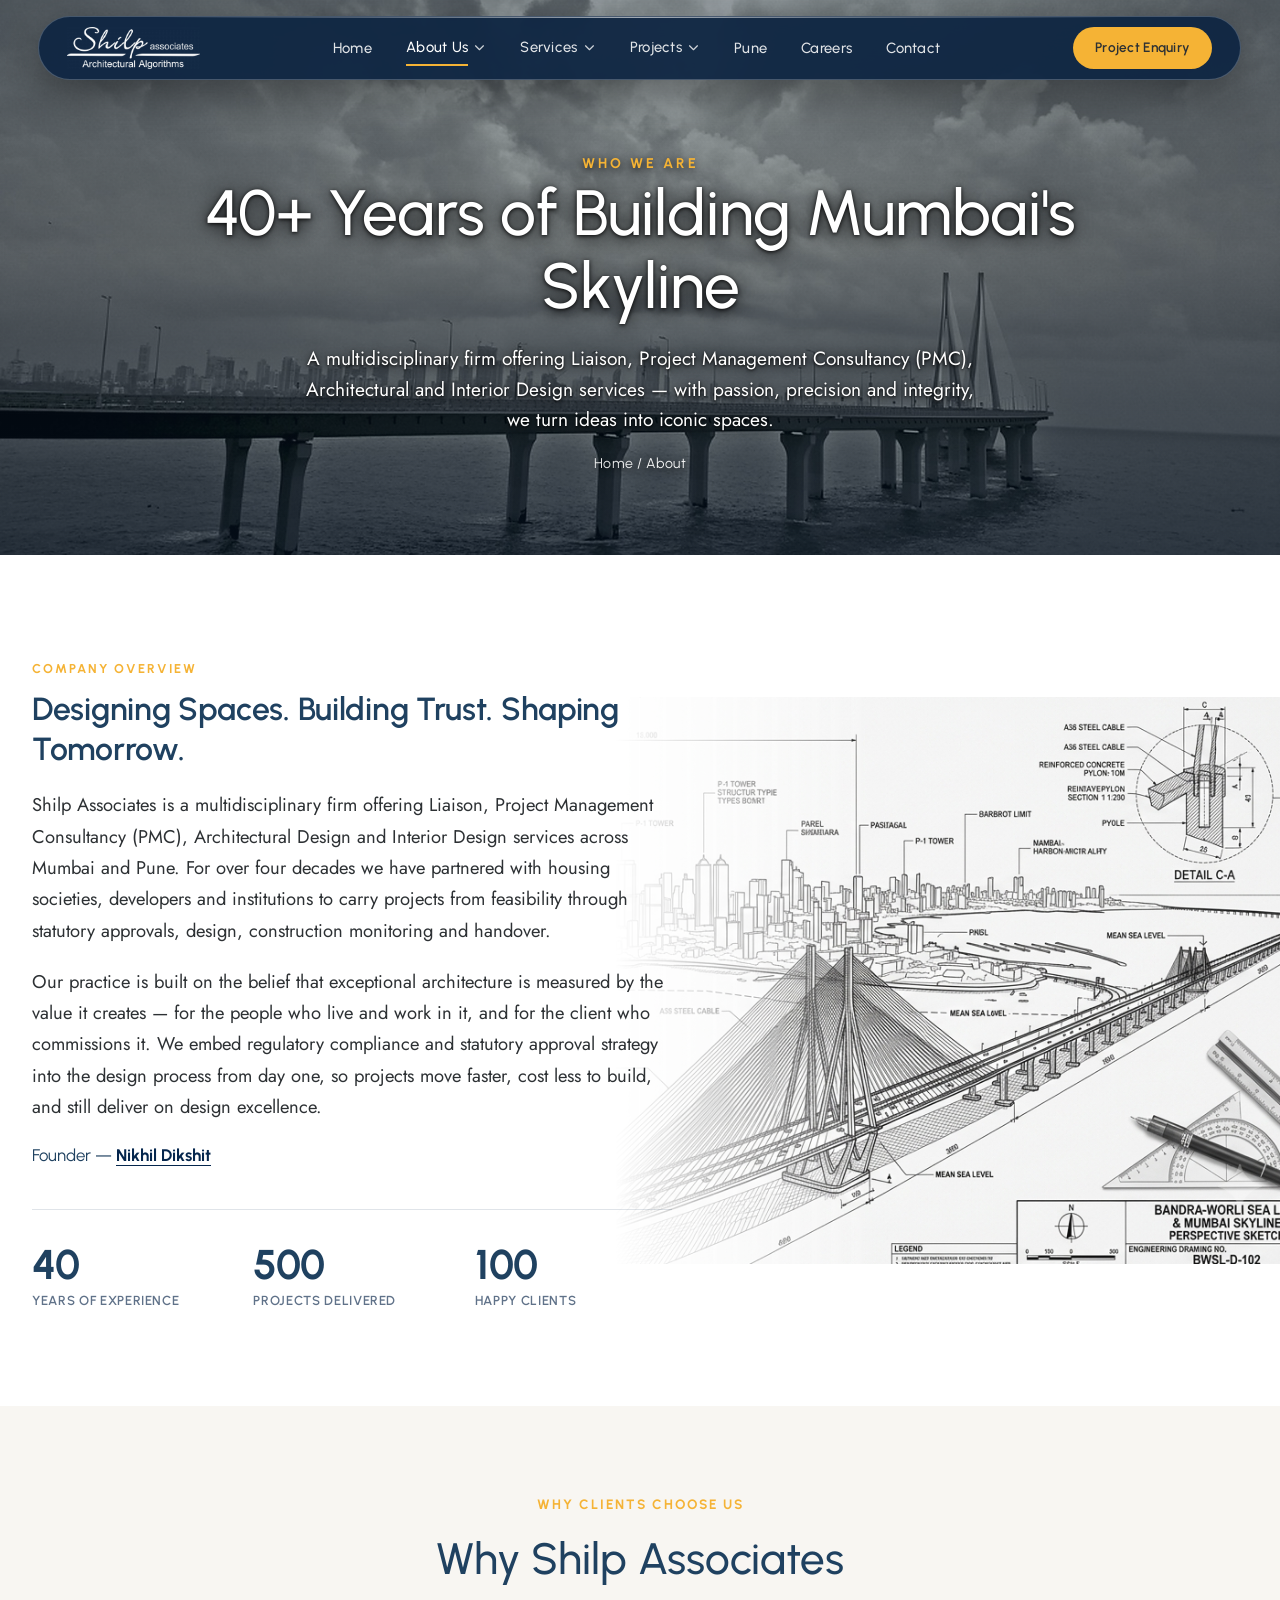
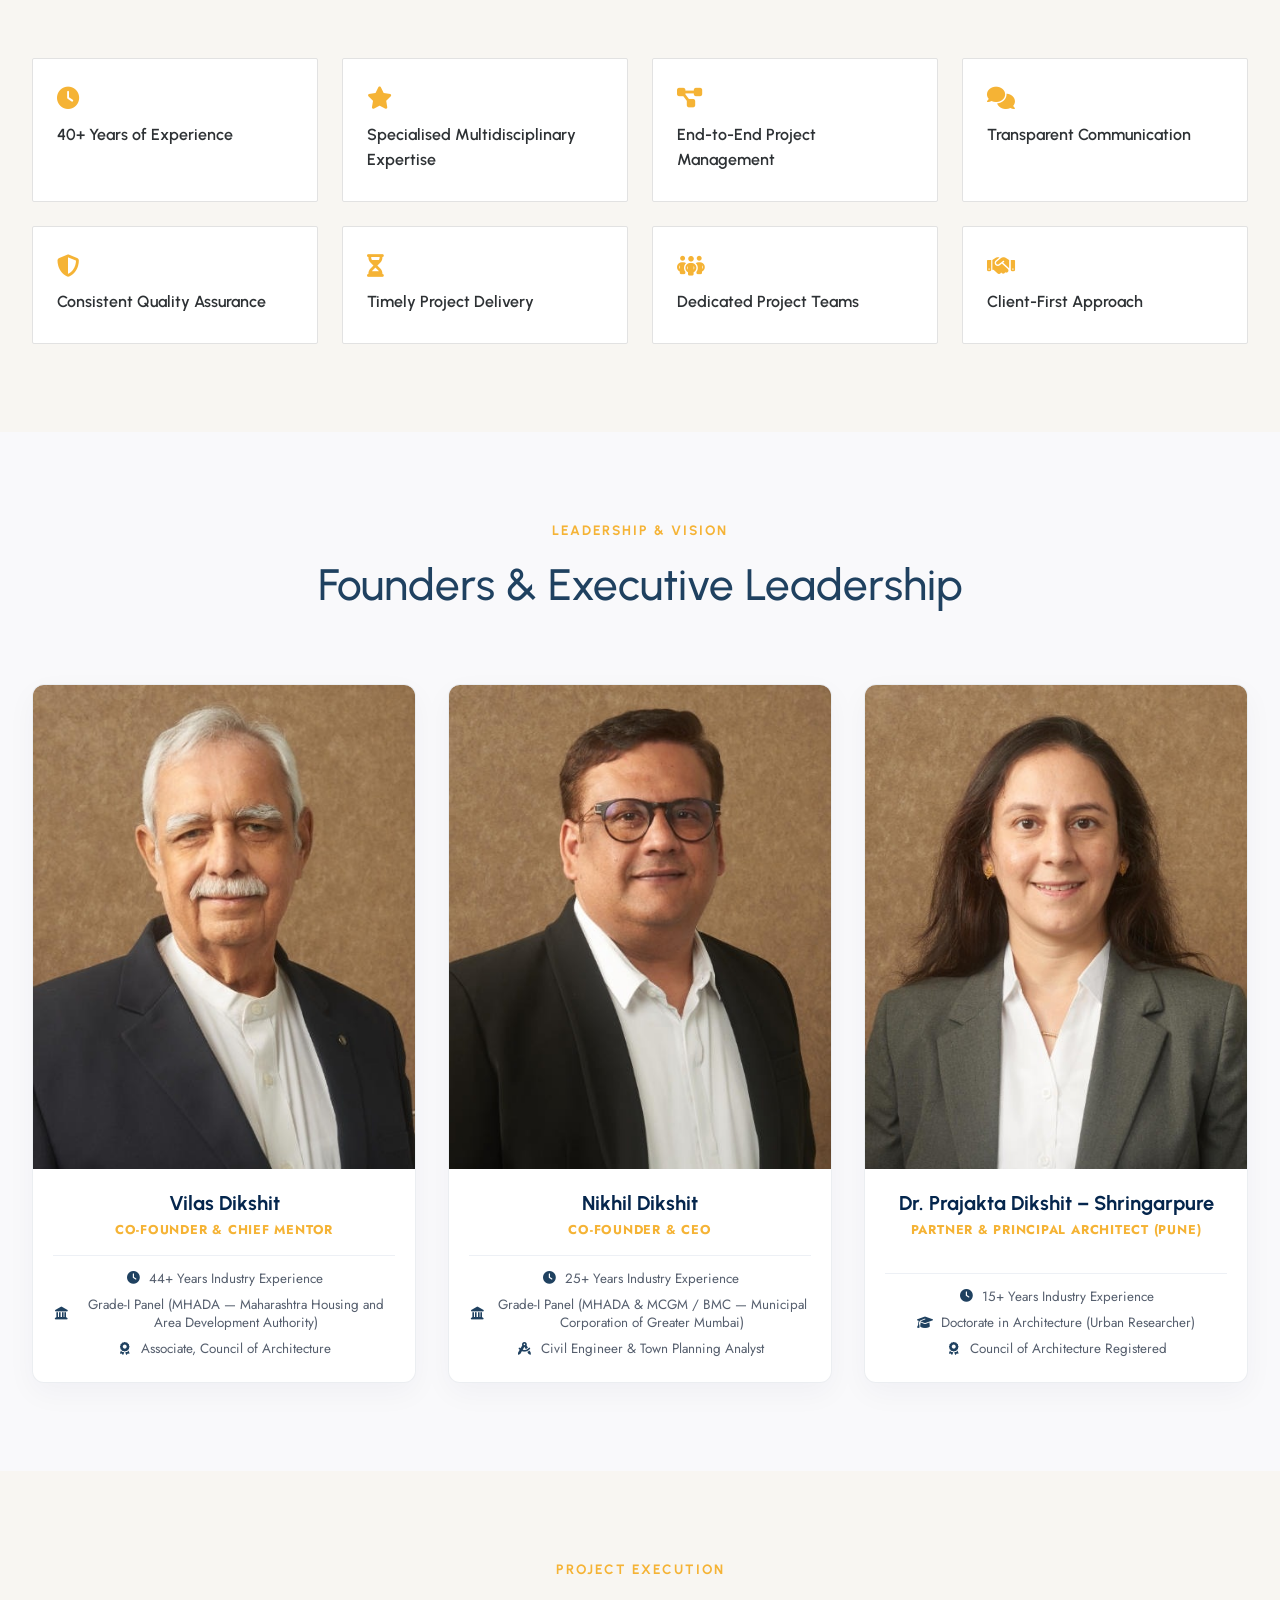
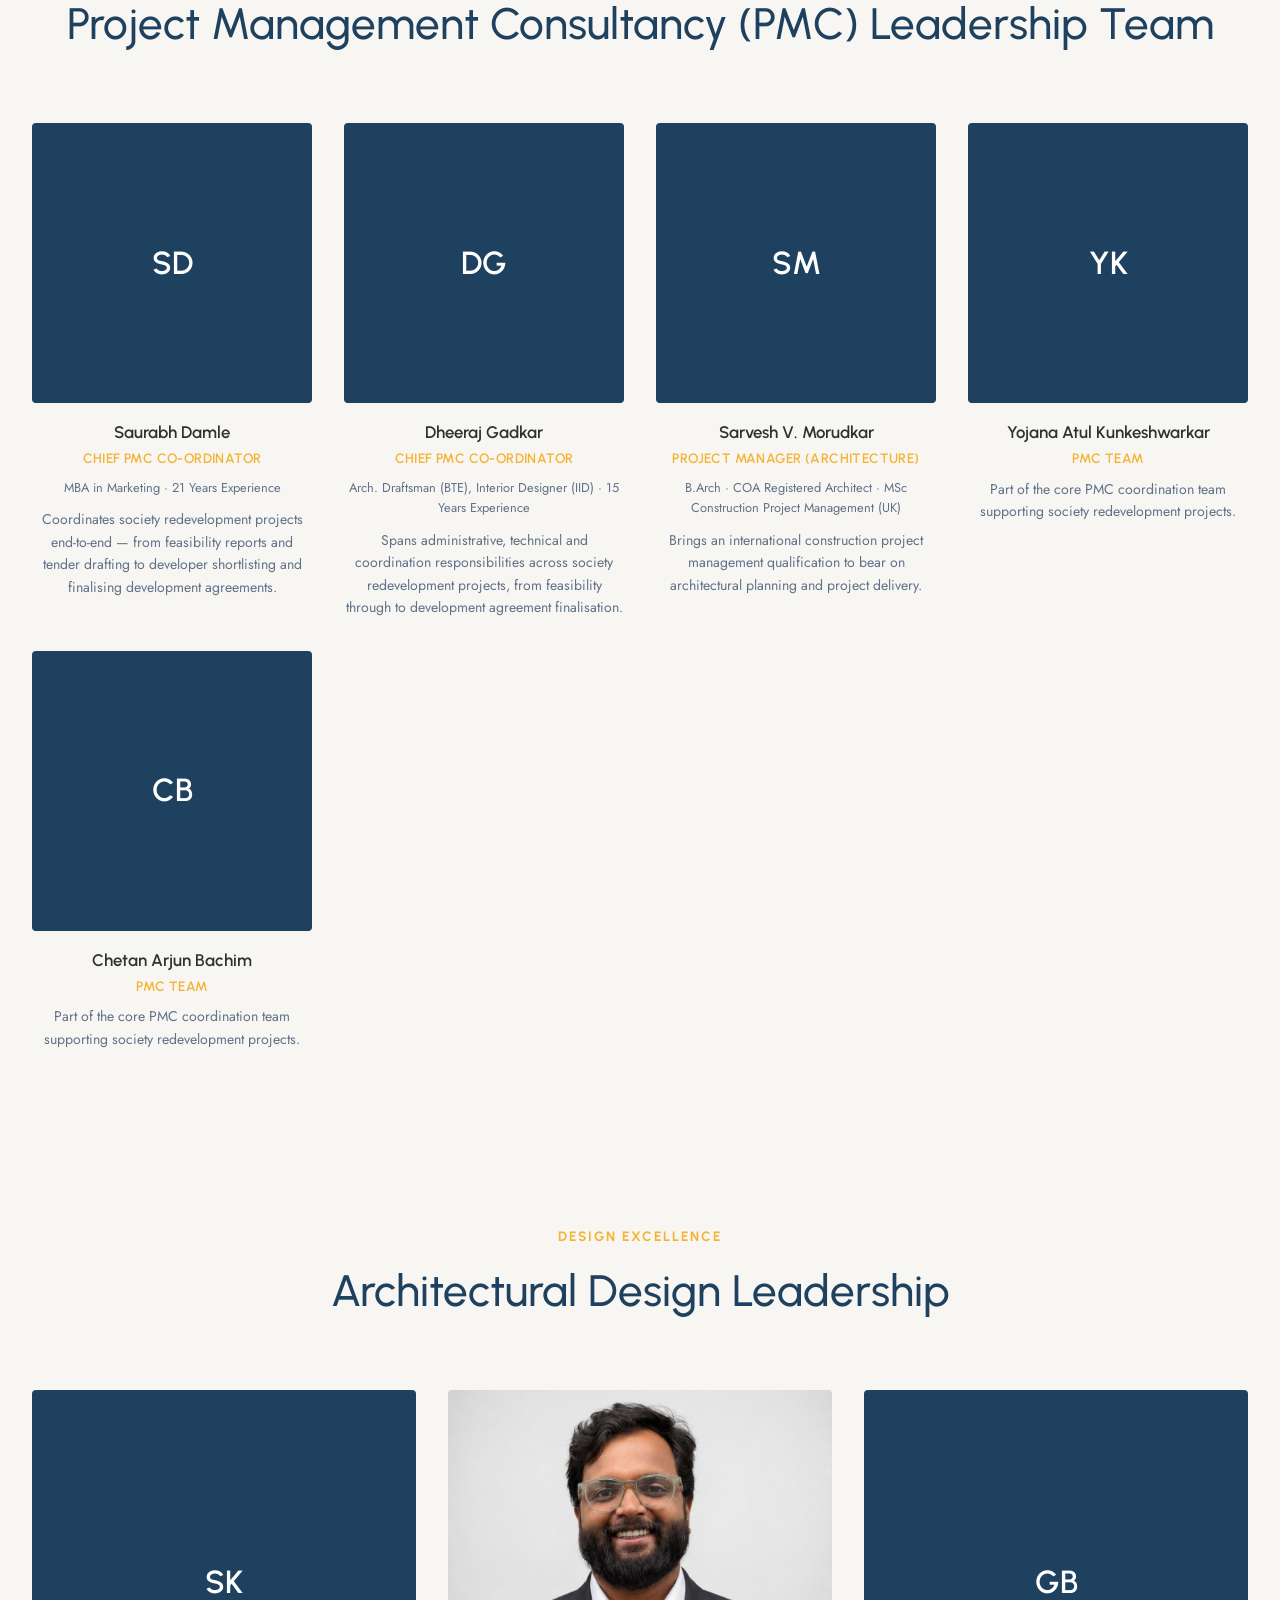
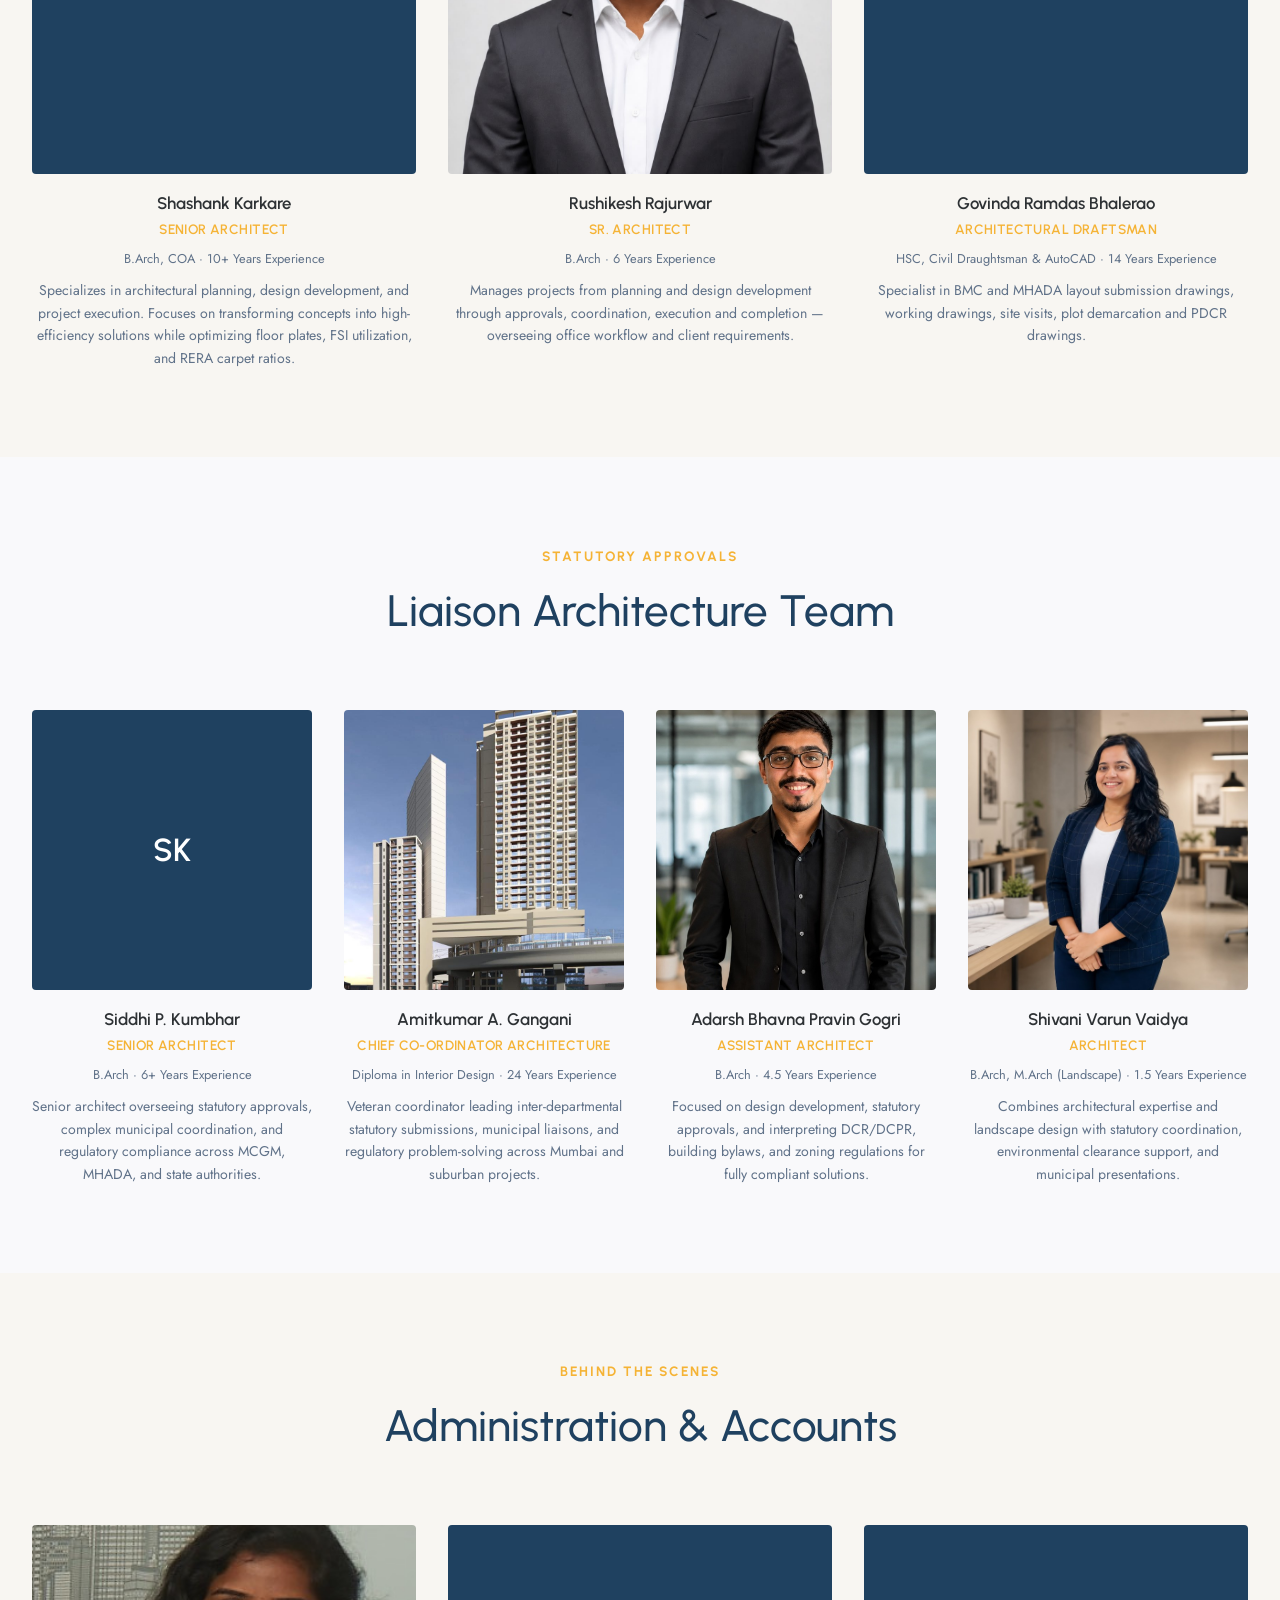
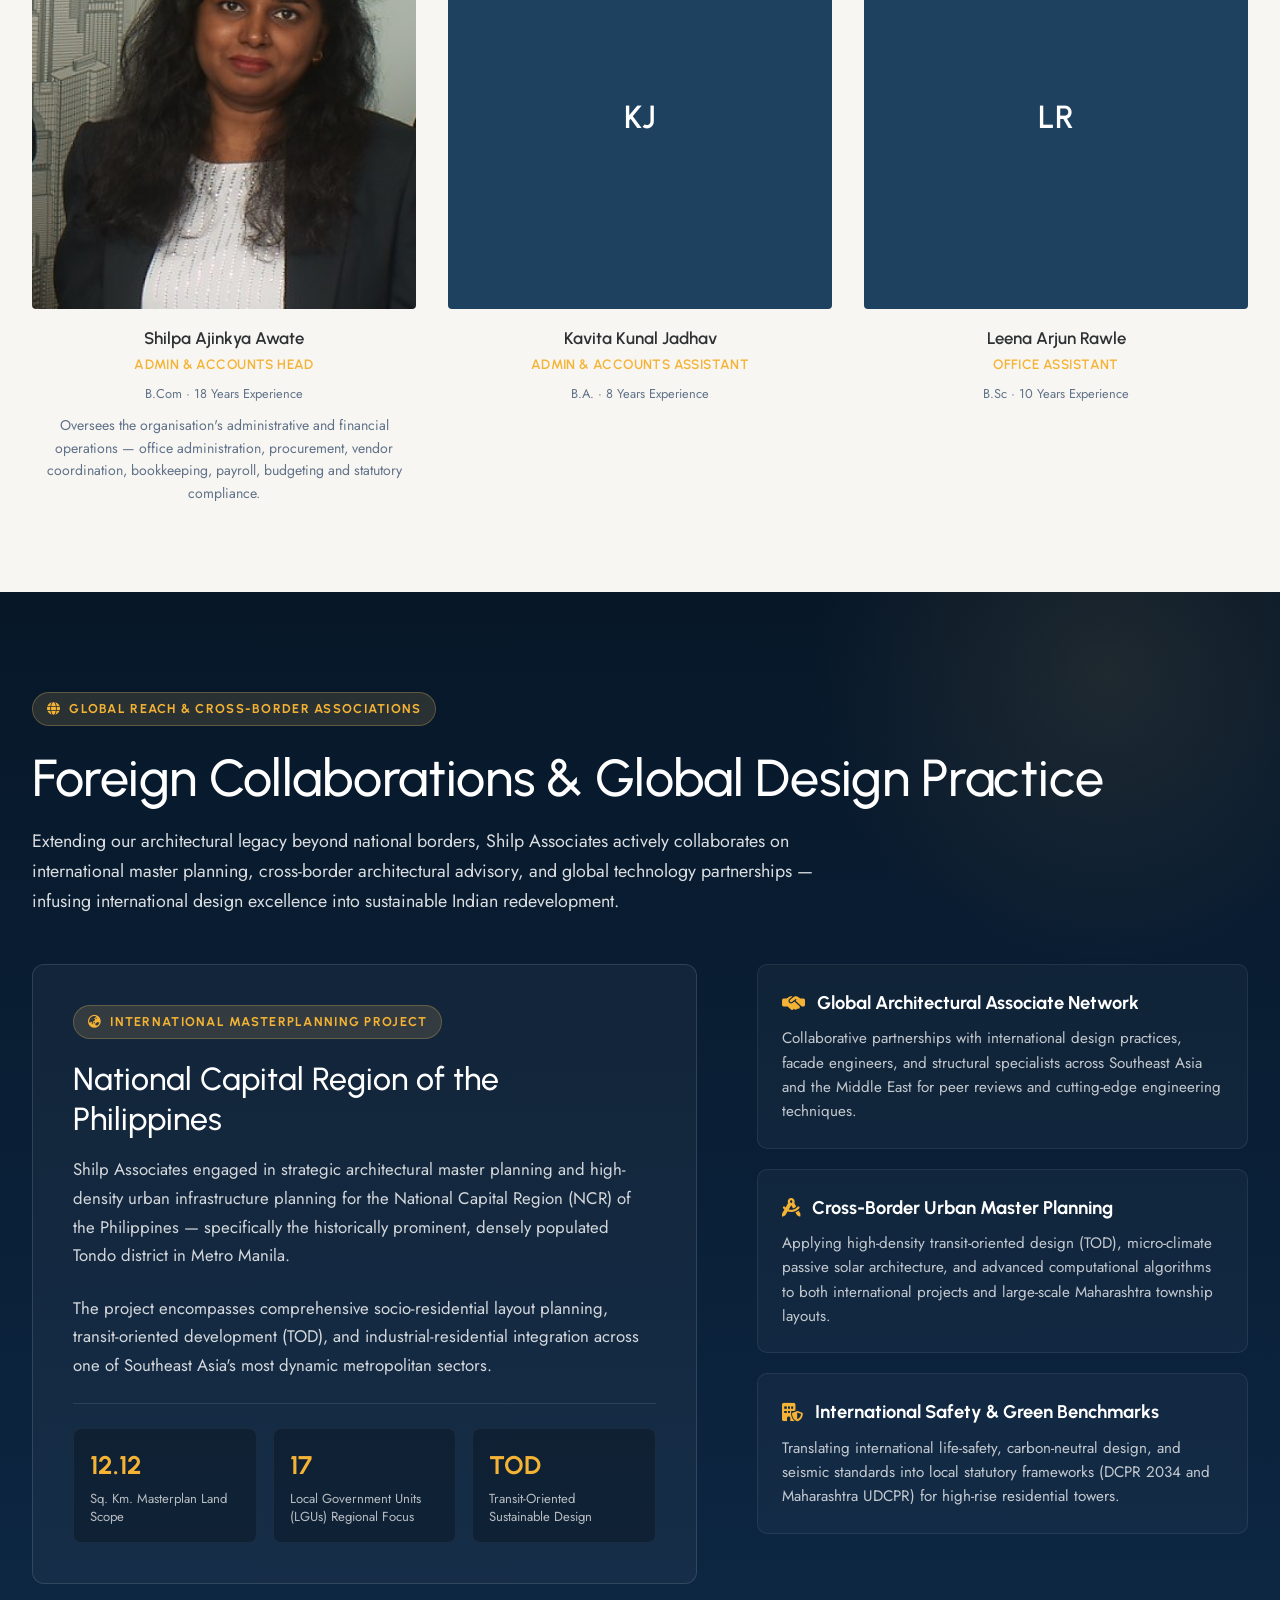
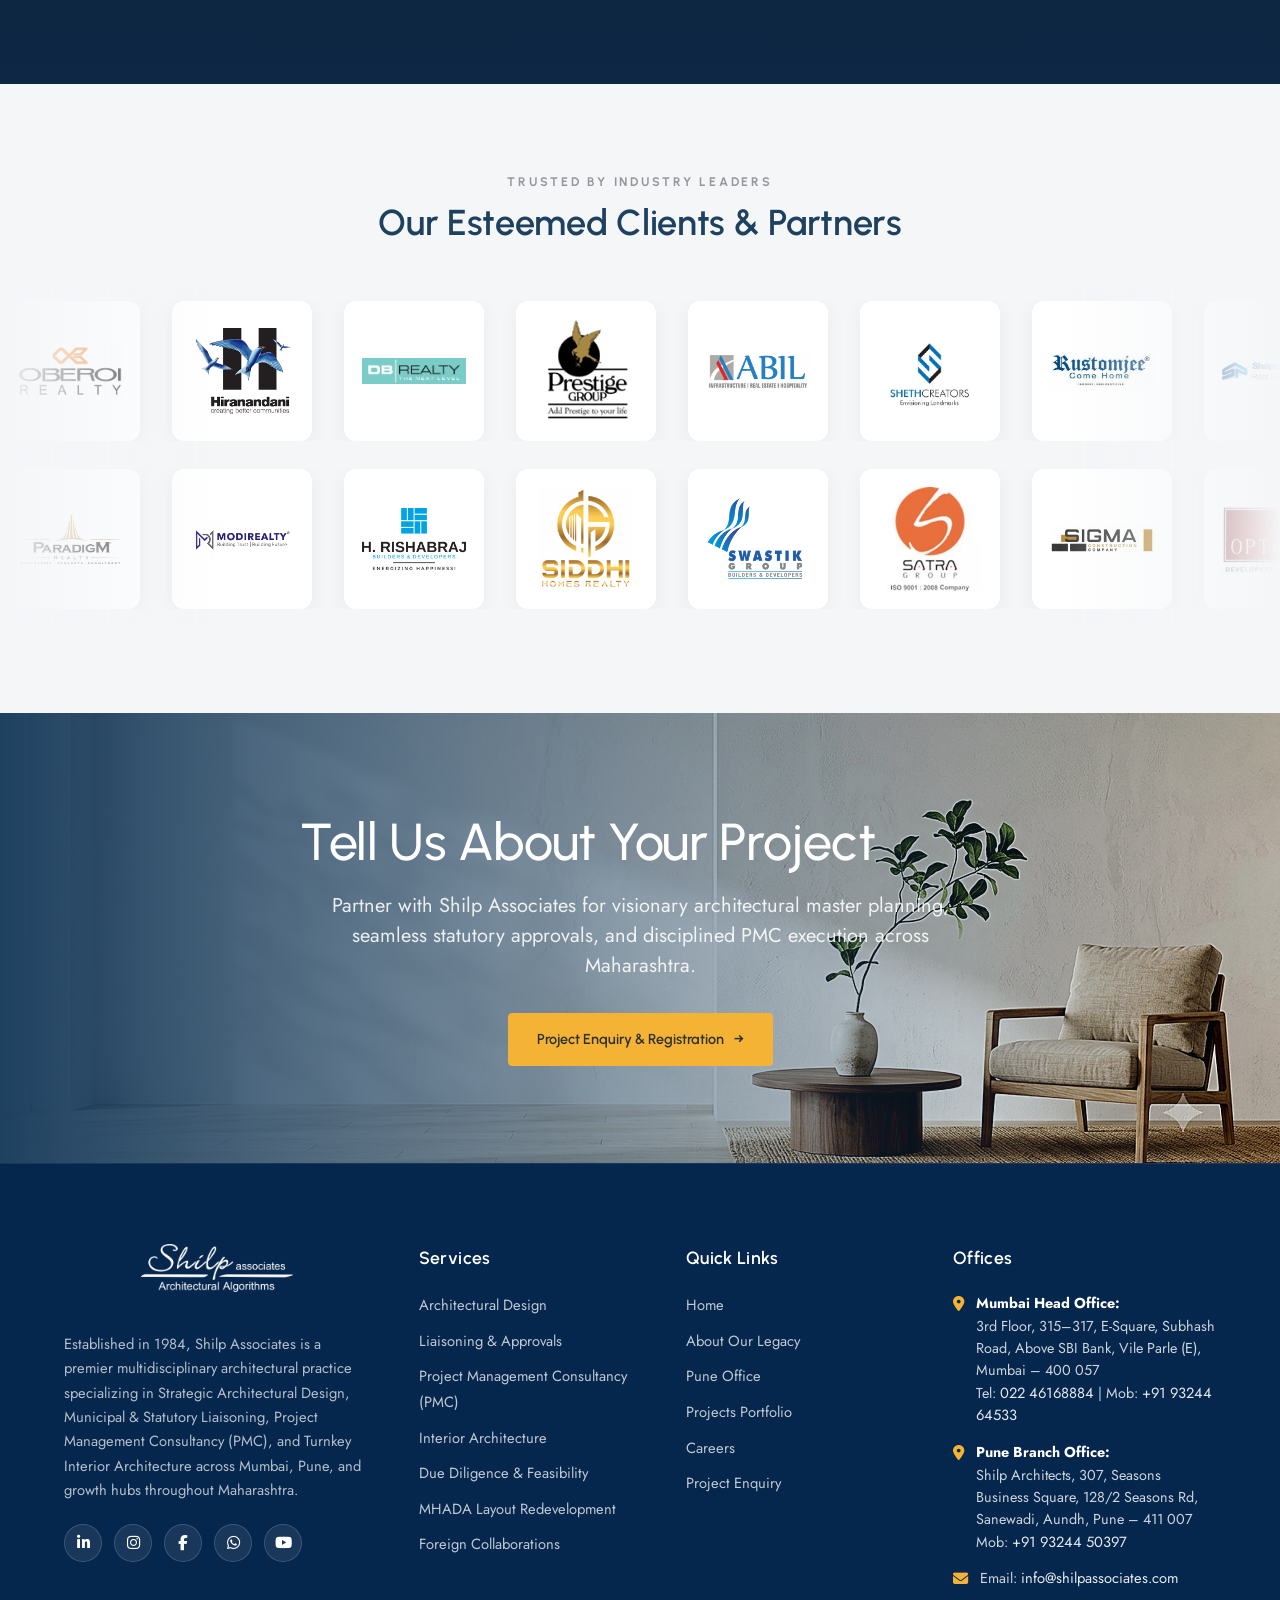
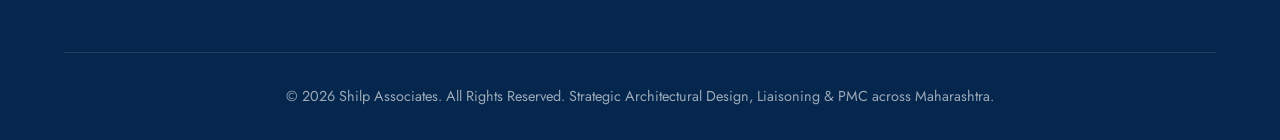
==== commit bd9a1cdd: "feat: keep only dual-row scrolling marquee for esteemed clients, remove static category grids" ====
--- a/about.html
+++ b/about.html
@@ -422,111 +422,11 @@
 <section class="clients-section reveal-up" id="clients">
   <div class="wrap">
     <span class="section-tag-gold" style="text-align: center; display: block; margin-bottom: 8px;">TRUSTED BY INDUSTRY LEADERS</span>
-    <h2 class="h2" style="text-align: center; margin-bottom: 48px;">Our Esteemed Clients &amp; Partners</h2>
-
-    <!-- Category 1: Real Estate Services -->
-    <div class="client-category-block">
-      <h3 class="client-category-title">Our Esteemed Clients In <span class="title-accent">Real Estate</span> Services</h3>
-      <div class="client-title-bar"></div>
-      <div class="clients-roster-grid">
-        <div class="client-roster-card">
-          <img src="assets/clients/client-01-oberoi-realty.png" alt="Oberoi Realty" loading="lazy">
-        </div>
-        <div class="client-roster-card">
-          <img src="assets/clients/client-02-hiranandani.png" alt="Hiranandani" loading="lazy">
-        </div>
-        <div class="client-roster-card">
-          <img src="assets/clients/client-03-db-realty.png" alt="DB Realty" loading="lazy">
-        </div>
-        <div class="client-roster-card">
-          <img src="assets/clients/client-04-prestige-group.png" alt="Prestige Group" loading="lazy">
-        </div>
-        <div class="client-roster-card">
-          <img src="assets/clients/client-05-abil-group.png" alt="ABIL Group" loading="lazy">
-        </div>
-        <div class="client-roster-card">
-          <img src="assets/clients/client-06-sheth-creators.jpg" alt="Sheth Creators" loading="lazy">
-        </div>
-        <div class="client-roster-card">
-          <img src="assets/clients/client-07-rustomjee.png" alt="Rustomjee" loading="lazy">
-        </div>
-        <div class="client-roster-card">
-          <img src="assets/clients/client-08-shapoorji-pallonji.png" alt="Shapoorji Pallonji" loading="lazy">
-        </div>
-        <div class="client-roster-card">
-          <img src="assets/clients/client-09-sugee-group.png" alt="Sugee Group" loading="lazy">
-        </div>
-        <div class="client-roster-card">
-          <img src="assets/clients/client-10-kalpataru.png" alt="Kalpataru" loading="lazy">
-        </div>
-        <div class="client-roster-card">
-          <img src="assets/clients/client-11-bharat-infrastructure.png" alt="Bharat Infrastructure" loading="lazy">
-        </div>
-        <div class="client-roster-card">
-          <img src="assets/clients/client-12-paranjape-schemes.png" alt="Paranjape Schemes" loading="lazy">
-        </div>
-        <div class="client-roster-card">
-          <img src="assets/clients/client-13-sd-corp.jpeg" alt="SD Corp" loading="lazy">
-        </div>
-        <div class="client-roster-card">
-          <img src="assets/clients/client-14-peninsula-land.png" alt="Peninsula Land" loading="lazy">
-        </div>
-        <div class="client-roster-card">
-          <img src="assets/clients/client-15-paradigm-realty.png" alt="Paradigm Realty" loading="lazy">
-        </div>
-        <div class="client-roster-card">
-          <img src="assets/clients/client-16-modi-realty.png" alt="Modi Realty" loading="lazy">
-        </div>
-        <div class="client-roster-card">
-          <img src="assets/clients/client-17-rishabraj.png" alt="Rishabraj" loading="lazy">
-        </div>
-        <div class="client-roster-card">
-          <img src="assets/clients/client-18-siddhi-homes.png" alt="Siddhi Homes" loading="lazy">
-        </div>
-        <div class="client-roster-card">
-          <img src="assets/clients/client-19-swastik-group.png" alt="Swastik Group" loading="lazy">
-        </div>
-        <div class="client-roster-card">
-          <img src="assets/clients/client-20-satra-group.jpeg" alt="Satra Group" loading="lazy">
-        </div>
-        <div class="client-roster-card">
-          <img src="assets/clients/client-21-sigma-construction.png" alt="Sigma Construction" loading="lazy">
-        </div>
-        <div class="client-roster-card">
-          <img src="assets/clients/client-22-options-developers.webp" alt="Options Developers" loading="lazy">
-        </div>
-        <div class="client-roster-card">
-          <img src="assets/clients/client-23-gurukrupa-realcon.png" alt="Gurukrupa Realcon" loading="lazy">
-        </div>
-      </div>
-    </div>
-
-    <!-- Category 2: Construction, Financial Services and Due Diligence -->
-    <div class="client-category-block" style="margin-top: 56px;">
-      <h3 class="client-category-title">Our Esteemed Clients In <span class="title-accent">Construction, Financial Services</span> And <span class="title-accent">Due Diligence</span></h3>
-      <div class="client-title-bar"></div>
-      <div class="clients-roster-grid grid-center-5">
-        <div class="client-roster-card">
-          <img src="assets/clients/client-24-edelweiss.png" alt="Edelweiss" loading="lazy">
-        </div>
-        <div class="client-roster-card">
-          <img src="assets/clients/client-25-dravya.png" alt="Dravya" loading="lazy">
-        </div>
-        <div class="client-roster-card">
-          <img src="assets/clients/client-26-saraswat-bank.jpg" alt="Saraswat Bank" loading="lazy">
-        </div>
-        <div class="client-roster-card">
-          <img src="assets/clients/client-27-reliance-finance.jpeg" alt="Reliance Finance Limited" loading="lazy">
-        </div>
-        <div class="client-roster-card">
-          <img src="assets/clients/client-28-substantia-capital.png" alt="Substantia Capital" loading="lazy">
-        </div>
-      </div>
-    </div>
+    <h2 class="h2" style="text-align: center; margin-bottom: 40px;">Our Esteemed Clients &amp; Partners</h2>
   </div>
 
   <!-- Dynamic Marquee Tape featuring all 28 partners -->
-  <div class="logo-marquee-container" style="margin-top: 48px;">
+  <div class="logo-marquee-container">
     <!-- Row 1: Leftward Infinite Scroll -->
     <div class="logo-marquee-row">
       <div class="marquee-track marquee-track-left">
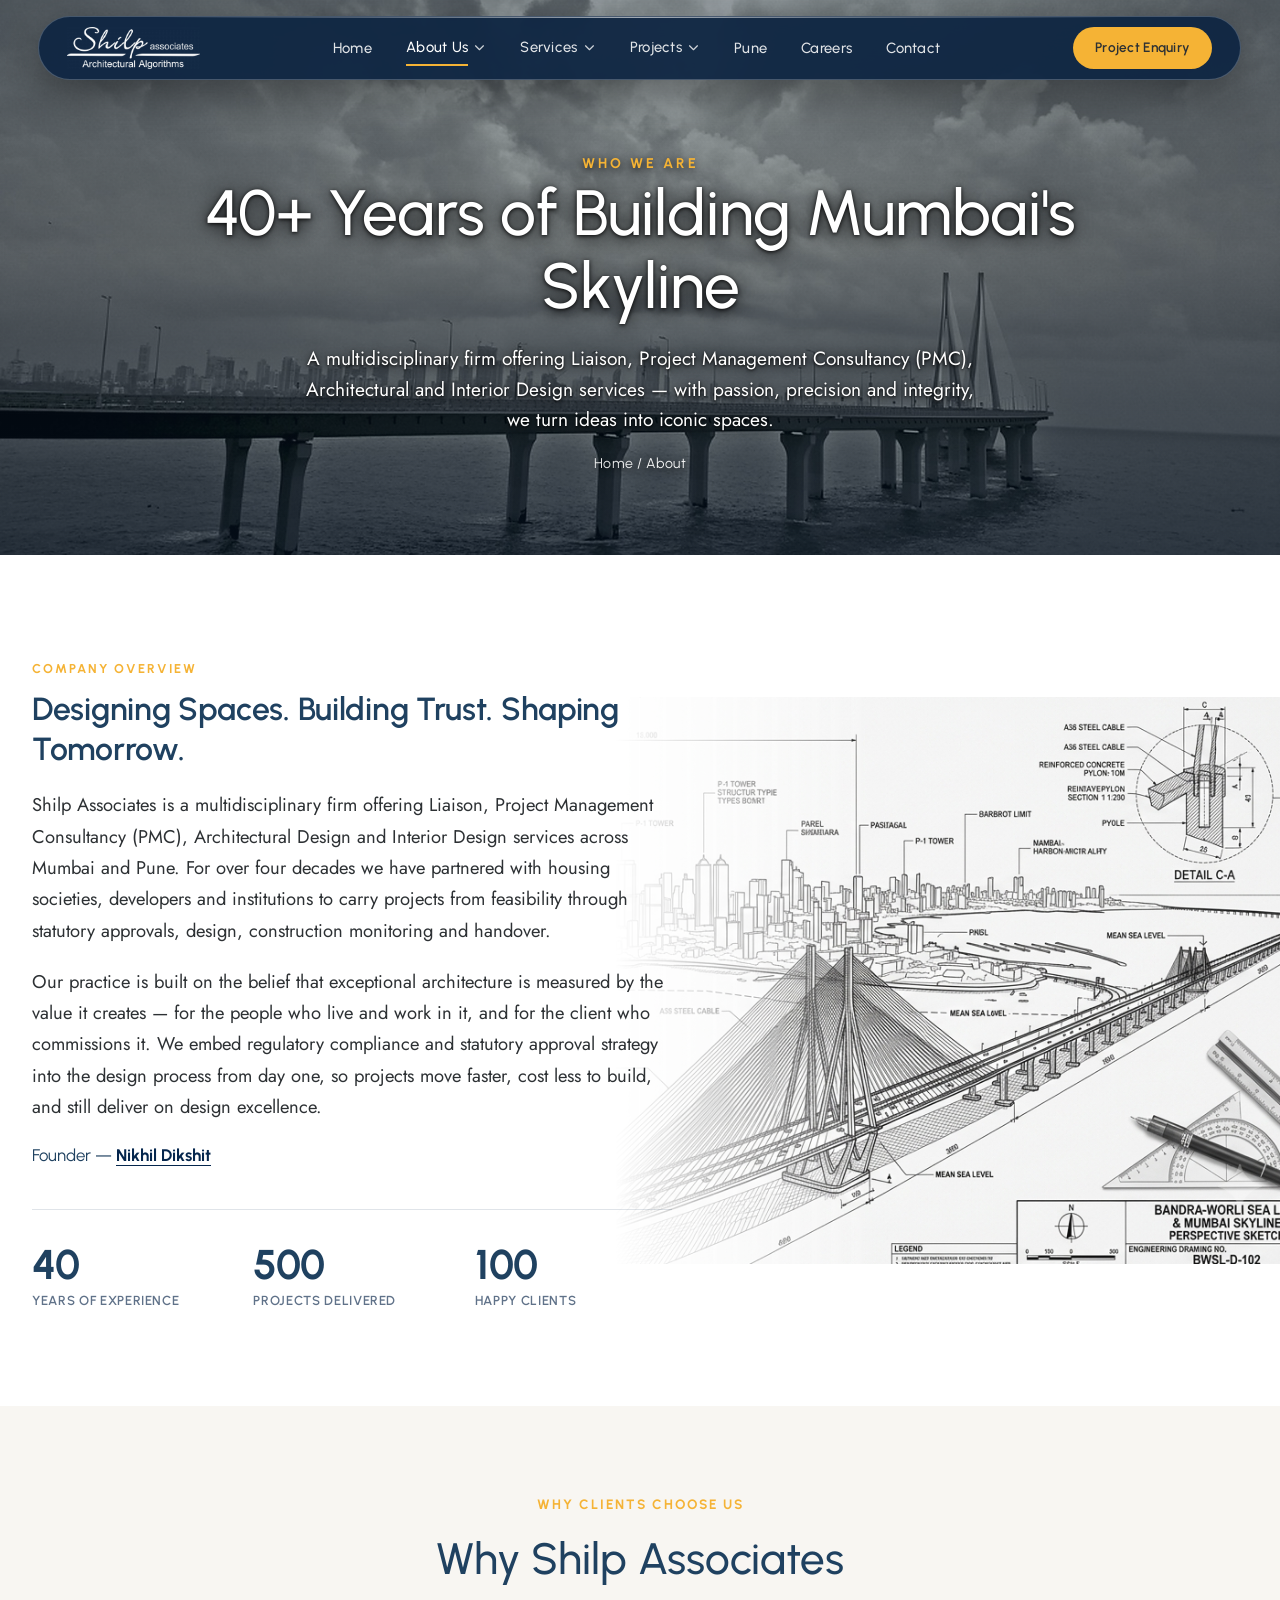
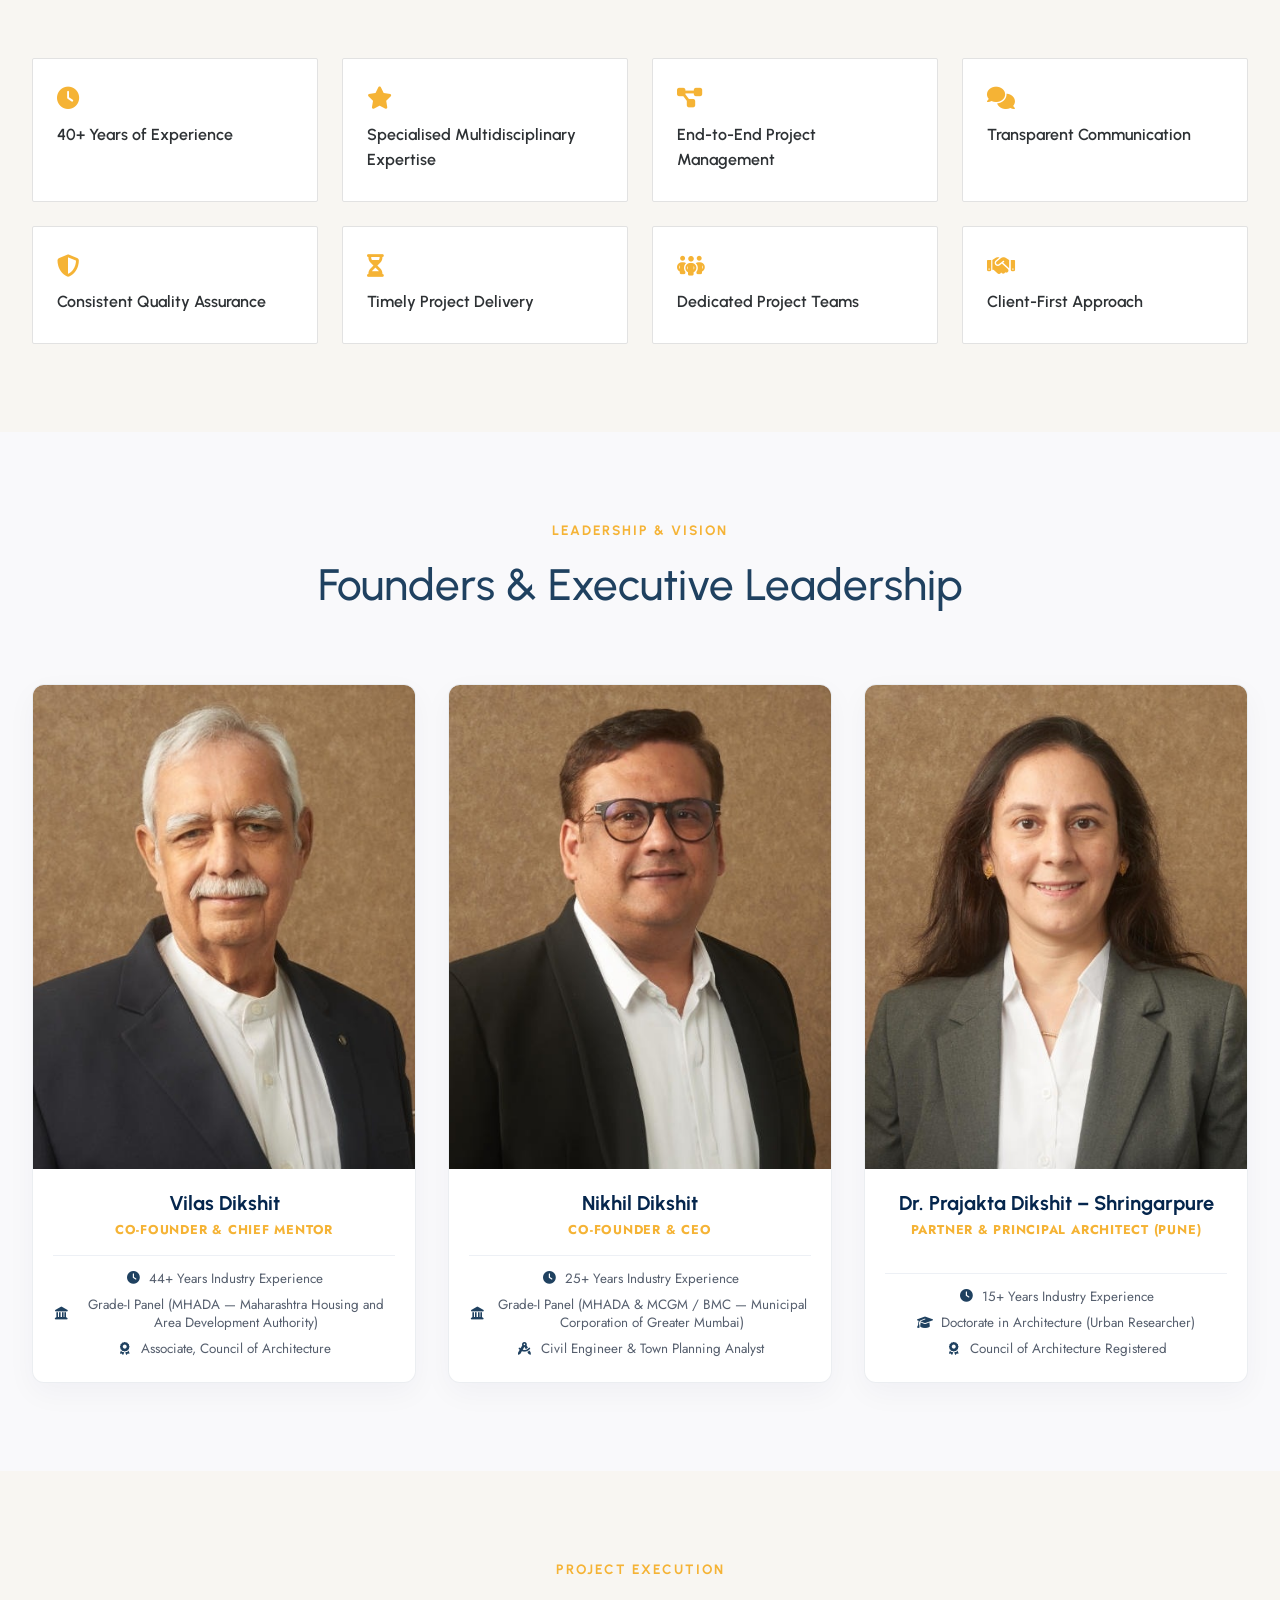
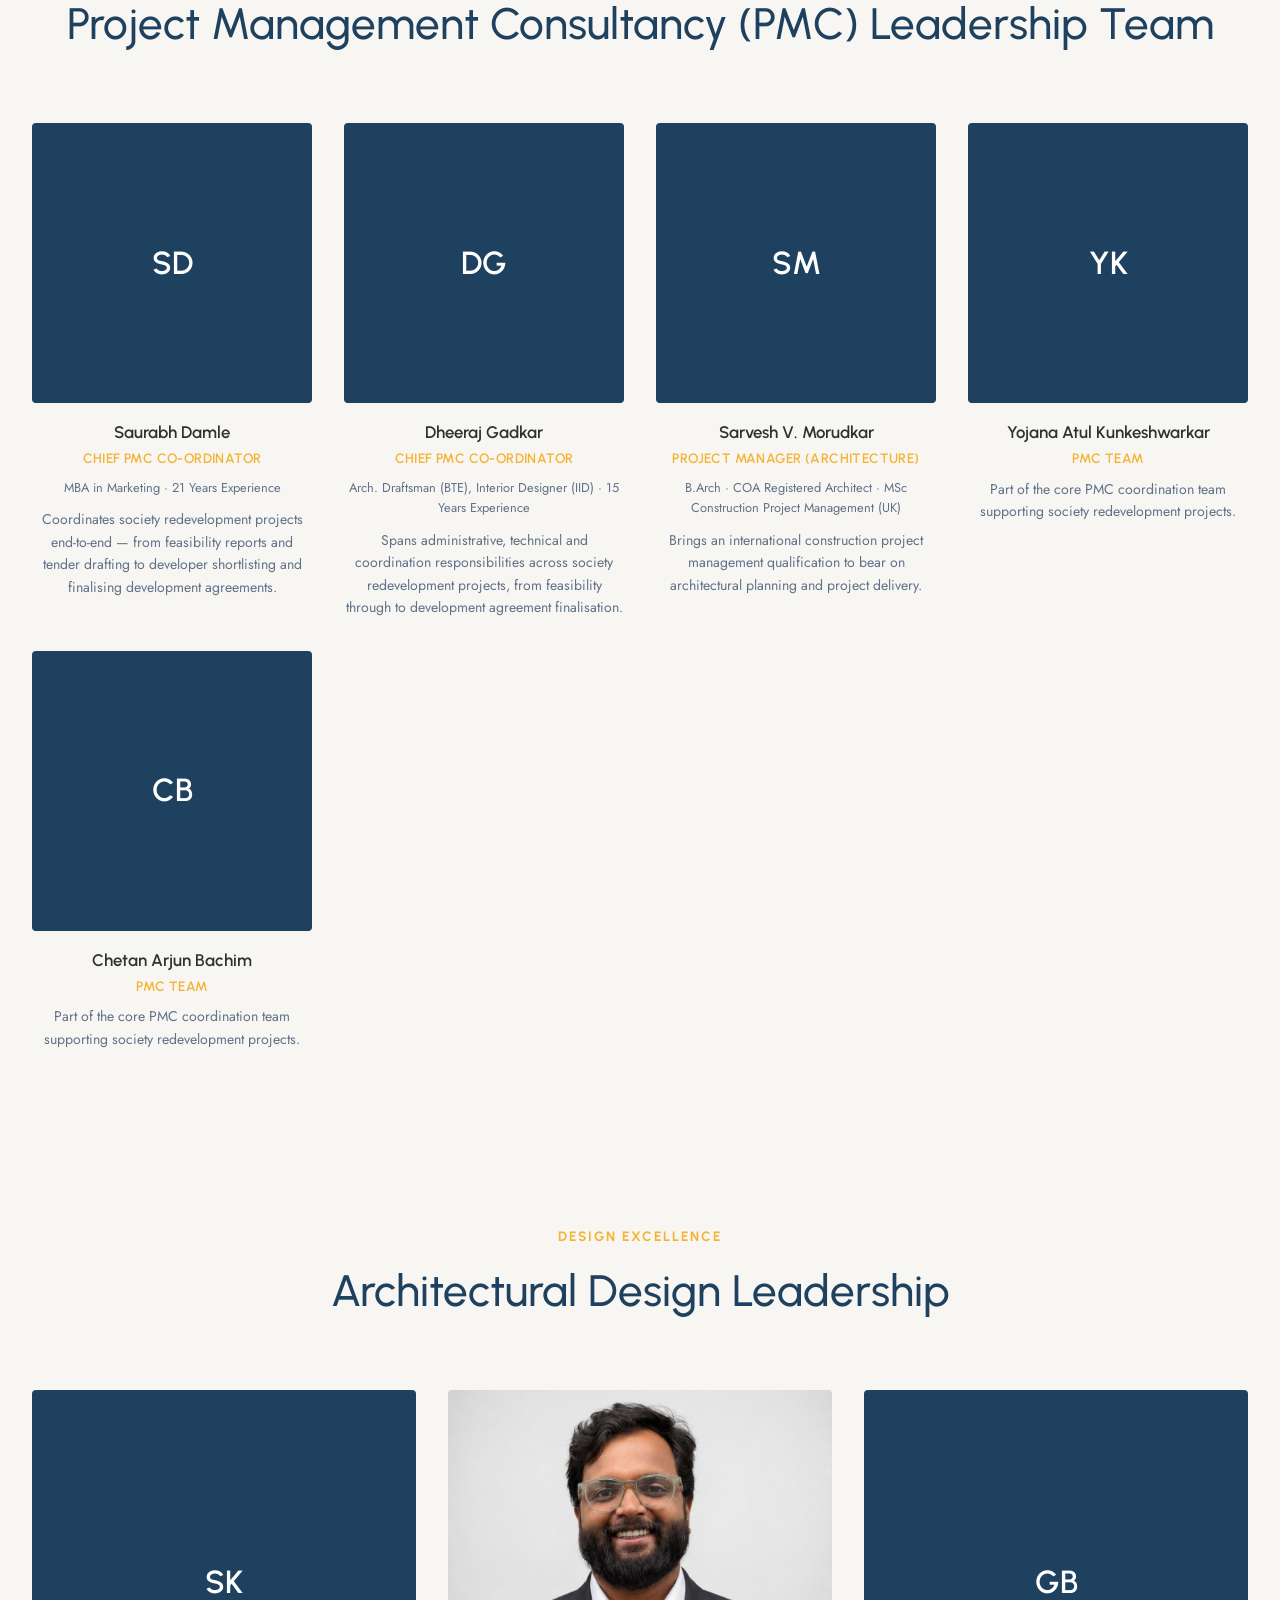
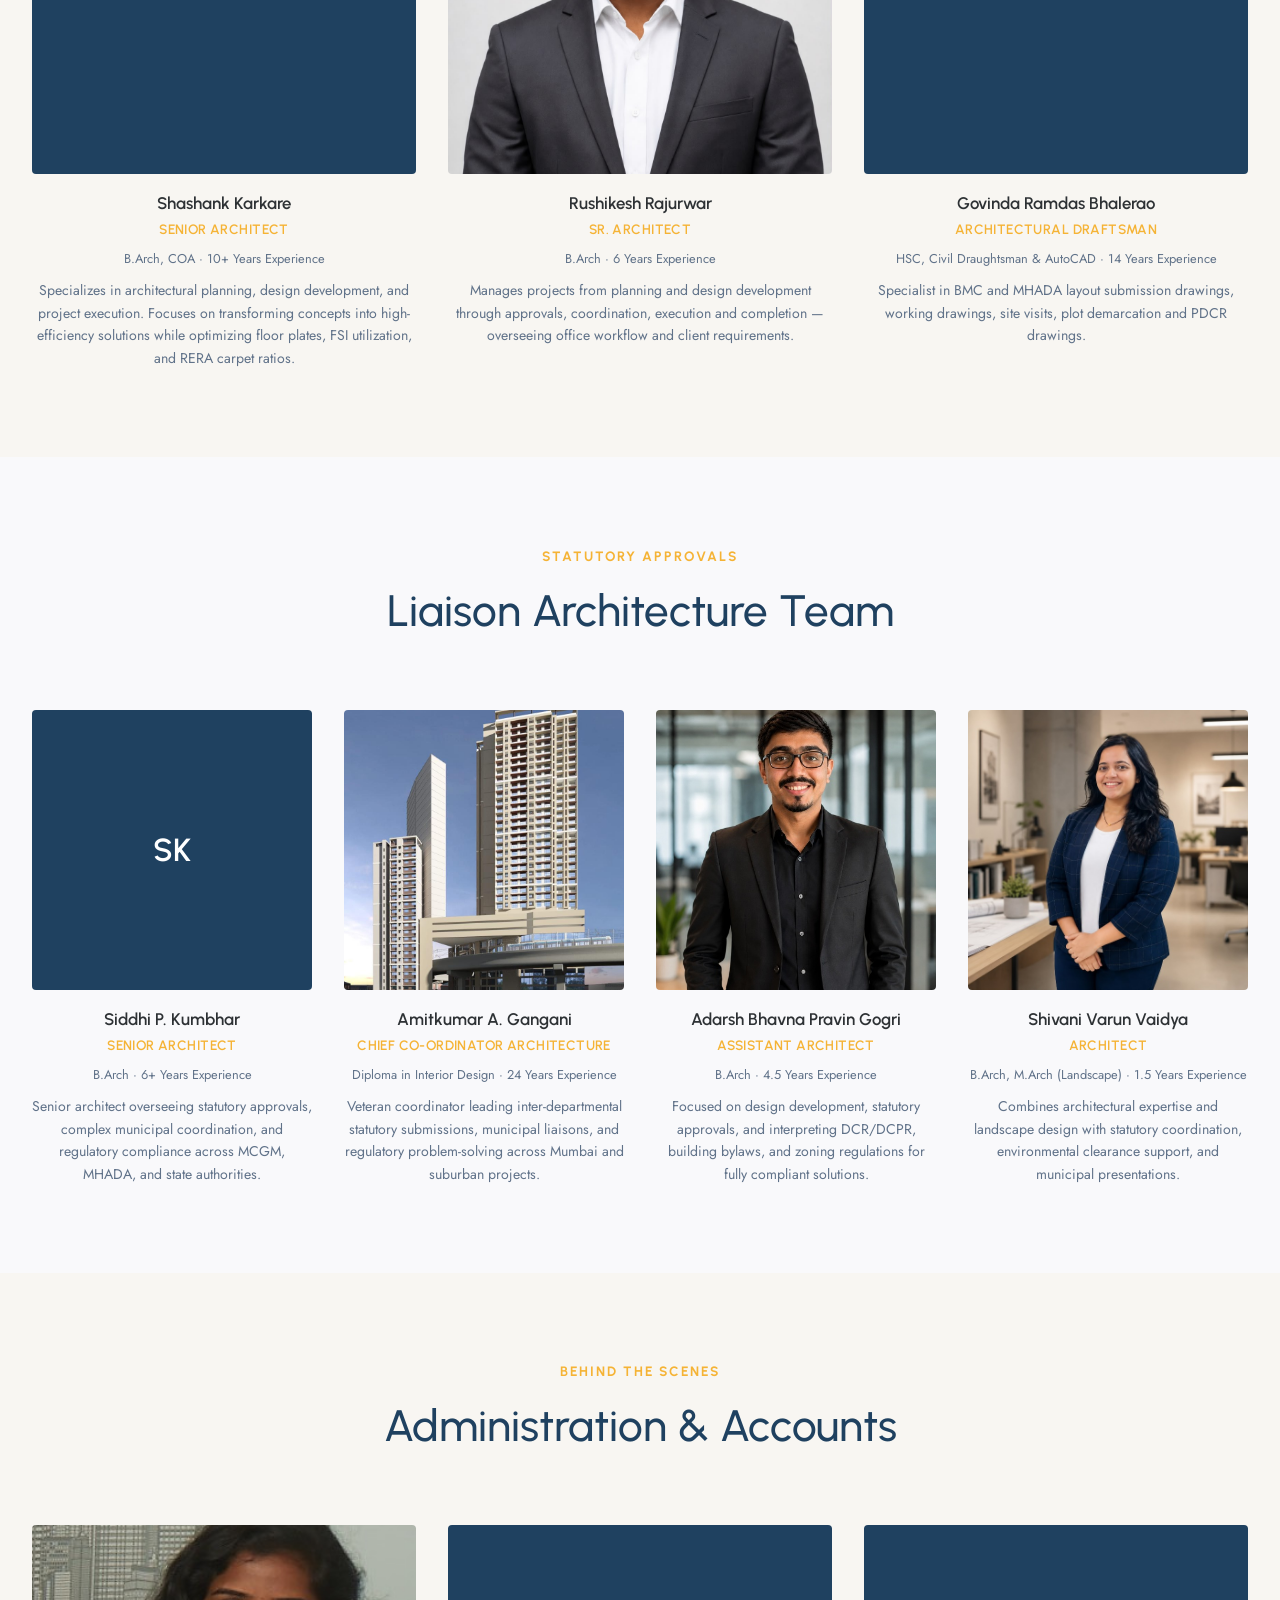
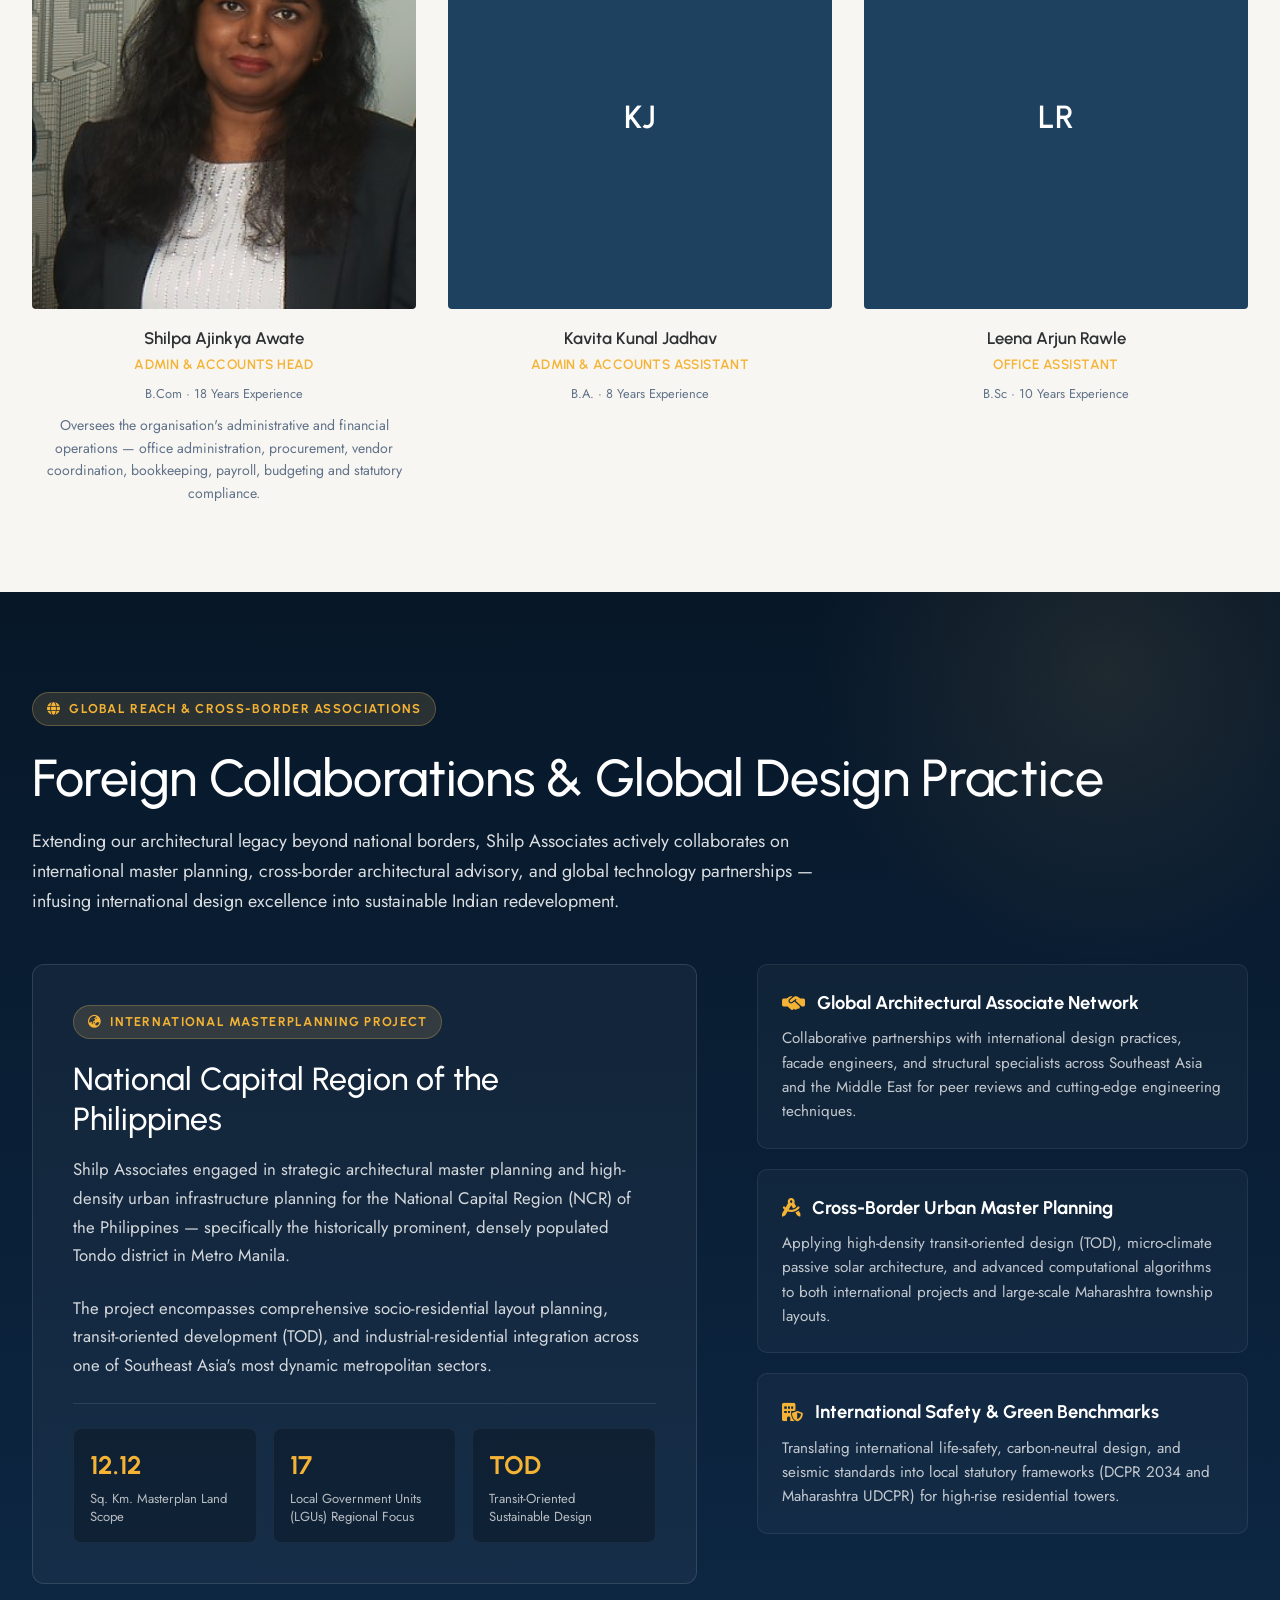
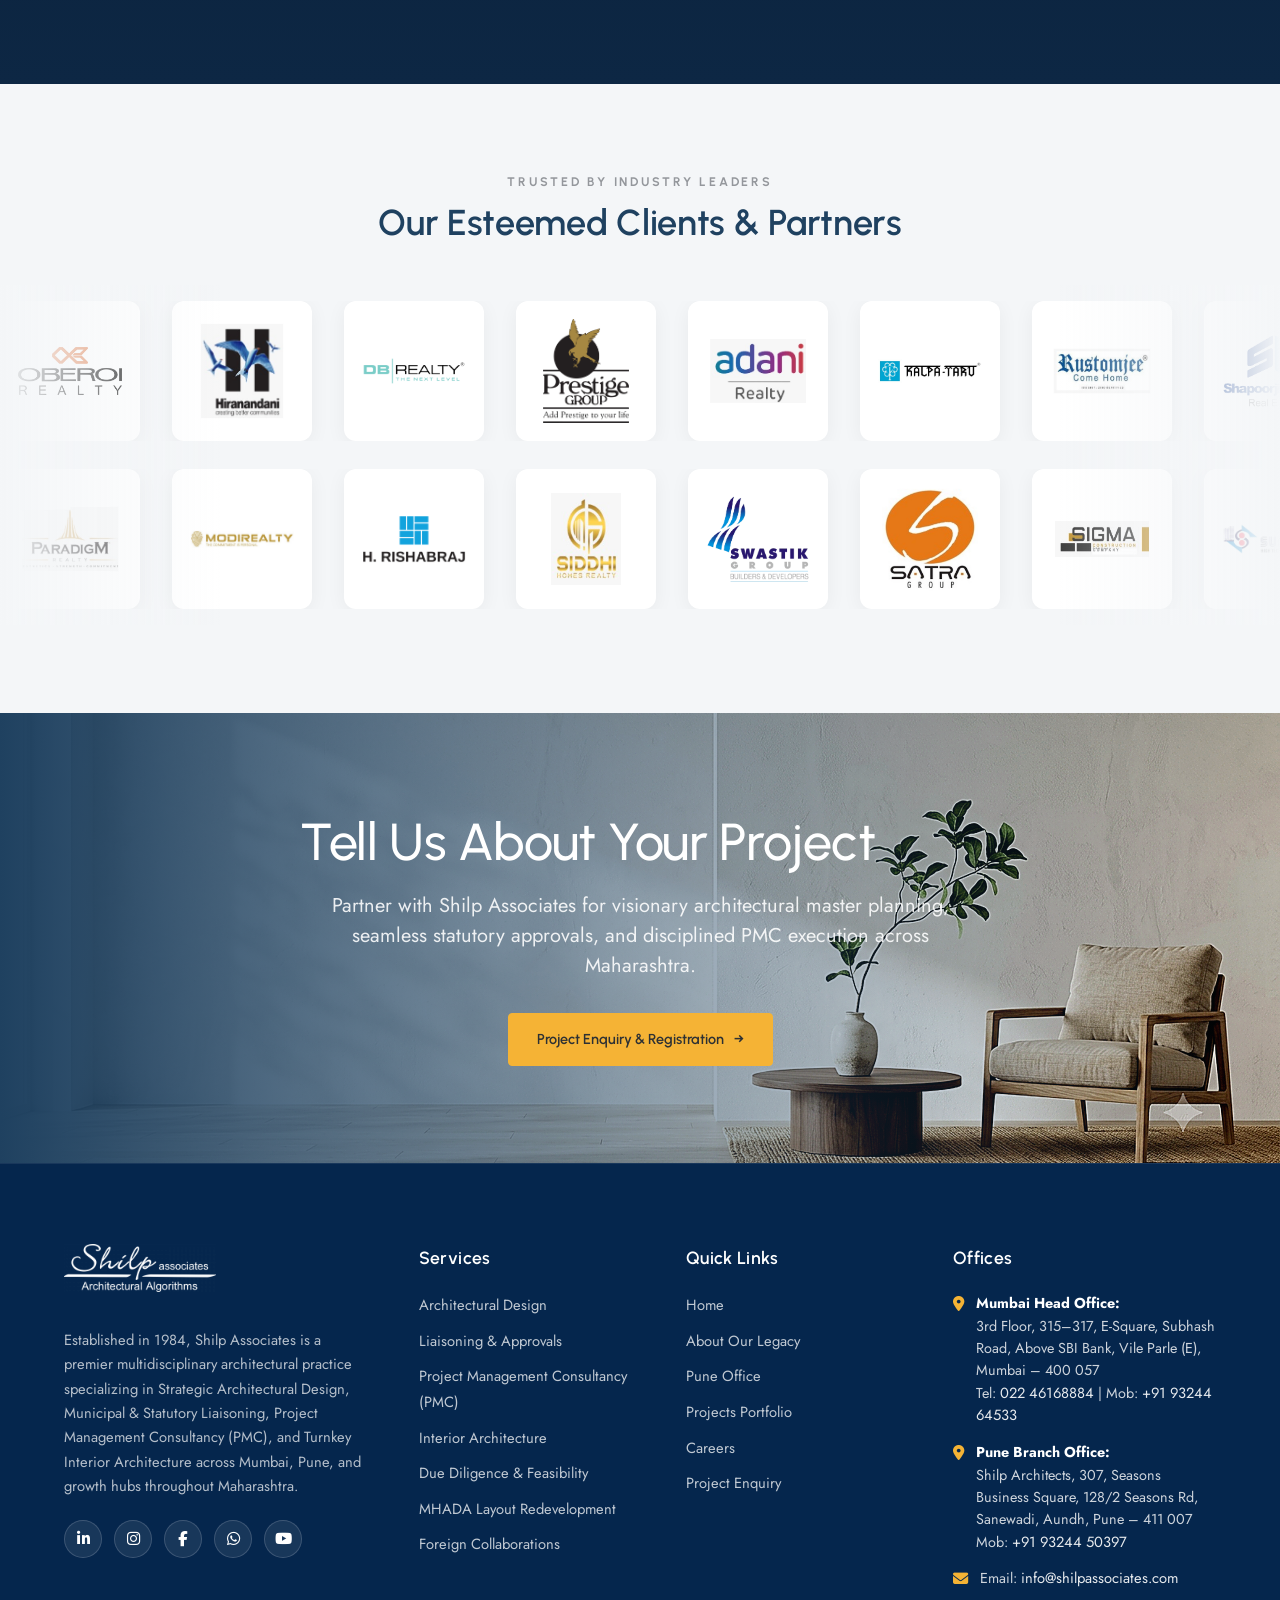
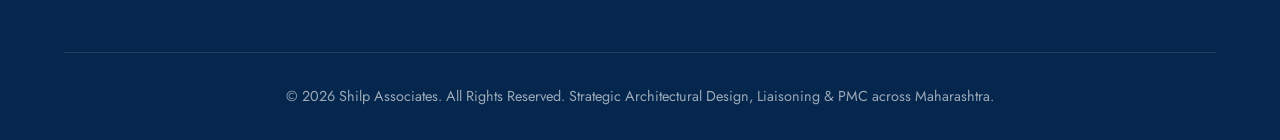
==== commit f55bbb19: "feat(clients): add new high-res separate client logos from user zip including Adani, Agrawals, Sunbe" ====
--- a/about.html
+++ b/about.html
@@ -419,73 +419,82 @@
 
 <!-- CLIENTS -->
 <!-- ============================== CLIENTS SECTION ============================== -->
+<!-- ============================== CLIENTS SECTION ============================== -->
 <section class="clients-section reveal-up" id="clients">
   <div class="wrap">
     <span class="section-tag-gold" style="text-align: center; display: block; margin-bottom: 8px;">TRUSTED BY INDUSTRY LEADERS</span>
     <h2 class="h2" style="text-align: center; margin-bottom: 40px;">Our Esteemed Clients &amp; Partners</h2>
   </div>
 
-  <!-- Dynamic Marquee Tape featuring all 28 partners -->
+  <!-- Dynamic Marquee Tape featuring all 32 authentic partners -->
   <div class="logo-marquee-container">
     <!-- Row 1: Leftward Infinite Scroll -->
     <div class="logo-marquee-row">
       <div class="marquee-track marquee-track-left">
-        <div class="marquee-card-box"><img src="assets/clients/client-01-oberoi-realty.png" alt="Oberoi Realty" loading="lazy"></div>
-        <div class="marquee-card-box"><img src="assets/clients/client-02-hiranandani.png" alt="Hiranandani" loading="lazy"></div>
-        <div class="marquee-card-box"><img src="assets/clients/client-03-db-realty.png" alt="DB Realty" loading="lazy"></div>
-        <div class="marquee-card-box"><img src="assets/clients/client-04-prestige-group.png" alt="Prestige Group" loading="lazy"></div>
+        <div class="marquee-card-box"><img src="assets/clients/01-oberoi-realty.png" alt="Oberoi Realty" loading="lazy"></div>
+        <div class="marquee-card-box"><img src="assets/clients/02-hiranandani.png" alt="Hiranandani" loading="lazy"></div>
+        <div class="marquee-card-box"><img src="assets/clients/03-db-realty.png" alt="DB Realty" loading="lazy"></div>
+        <div class="marquee-card-box"><img src="assets/clients/04-prestige-group.png" alt="Prestige Group" loading="lazy"></div>
+        <div class="marquee-card-box"><img src="assets/clients/05-adani-realty.png" alt="Adani Realty" loading="lazy"></div>
+        <div class="marquee-card-box"><img src="assets/clients/06-kalpataru.png" alt="Kalpataru" loading="lazy"></div>
+        <div class="marquee-card-box"><img src="assets/clients/07-rustomjee.png" alt="Rustomjee" loading="lazy"></div>
+        <div class="marquee-card-box"><img src="assets/clients/08-shapoorji-pallonji-real-estate.png" alt="Shapoorji Pallonji Real Estate" loading="lazy"></div>
+        <div class="marquee-card-box"><img src="assets/clients/09-sugee.png" alt="Sugee Group" loading="lazy"></div>
+        <div class="marquee-card-box"><img src="assets/clients/10-sheth-creators.png" alt="Sheth Creators" loading="lazy"></div>
+        <div class="marquee-card-box"><img src="assets/clients/11-agrawals.png" alt="Agrawals" loading="lazy"></div>
+        <div class="marquee-card-box"><img src="assets/clients/12-bharat.png" alt="Bharat Infrastructure" loading="lazy"></div>
+        <div class="marquee-card-box"><img src="assets/clients/13-paranjape.png" alt="Paranjape Schemes" loading="lazy"></div>
+        <div class="marquee-card-box"><img src="assets/clients/14-sd-corp.png" alt="SD Corp" loading="lazy"></div>
+        <div class="marquee-card-box"><img src="assets/clients/15-peninsula-land.png" alt="Peninsula Land" loading="lazy"></div>
         <div class="marquee-card-box"><img src="assets/clients/client-05-abil-group.png" alt="ABIL Group" loading="lazy"></div>
-        <div class="marquee-card-box"><img src="assets/clients/client-06-sheth-creators.jpg" alt="Sheth Creators" loading="lazy"></div>
-        <div class="marquee-card-box"><img src="assets/clients/client-07-rustomjee.png" alt="Rustomjee" loading="lazy"></div>
-        <div class="marquee-card-box"><img src="assets/clients/client-08-shapoorji-pallonji.png" alt="Shapoorji Pallonji" loading="lazy"></div>
-        <div class="marquee-card-box"><img src="assets/clients/client-09-sugee-group.png" alt="Sugee Group" loading="lazy"></div>
-        <div class="marquee-card-box"><img src="assets/clients/client-10-kalpataru.png" alt="Kalpataru" loading="lazy"></div>
-        <div class="marquee-card-box"><img src="assets/clients/client-11-bharat-infrastructure.png" alt="Bharat Infrastructure" loading="lazy"></div>
-        <div class="marquee-card-box"><img src="assets/clients/client-12-paranjape-schemes.png" alt="Paranjape Schemes" loading="lazy"></div>
-        <div class="marquee-card-box"><img src="assets/clients/client-13-sd-corp.jpeg" alt="SD Corp" loading="lazy"></div>
-        <div class="marquee-card-box"><img src="assets/clients/client-14-peninsula-land.png" alt="Peninsula Land" loading="lazy"></div>
-        <div class="marquee-card-box"><img src="assets/clients/client-01-oberoi-realty.png" alt="Oberoi Realty" loading="lazy"></div>
-        <div class="marquee-card-box"><img src="assets/clients/client-02-hiranandani.png" alt="Hiranandani" loading="lazy"></div>
-        <div class="marquee-card-box"><img src="assets/clients/client-03-db-realty.png" alt="DB Realty" loading="lazy"></div>
-        <div class="marquee-card-box"><img src="assets/clients/client-04-prestige-group.png" alt="Prestige Group" loading="lazy"></div>
+        <div class="marquee-card-box"><img src="assets/clients/01-oberoi-realty.png" alt="Oberoi Realty" loading="lazy"></div>
+        <div class="marquee-card-box"><img src="assets/clients/02-hiranandani.png" alt="Hiranandani" loading="lazy"></div>
+        <div class="marquee-card-box"><img src="assets/clients/03-db-realty.png" alt="DB Realty" loading="lazy"></div>
+        <div class="marquee-card-box"><img src="assets/clients/04-prestige-group.png" alt="Prestige Group" loading="lazy"></div>
+        <div class="marquee-card-box"><img src="assets/clients/05-adani-realty.png" alt="Adani Realty" loading="lazy"></div>
+        <div class="marquee-card-box"><img src="assets/clients/06-kalpataru.png" alt="Kalpataru" loading="lazy"></div>
+        <div class="marquee-card-box"><img src="assets/clients/07-rustomjee.png" alt="Rustomjee" loading="lazy"></div>
+        <div class="marquee-card-box"><img src="assets/clients/08-shapoorji-pallonji-real-estate.png" alt="Shapoorji Pallonji Real Estate" loading="lazy"></div>
+        <div class="marquee-card-box"><img src="assets/clients/09-sugee.png" alt="Sugee Group" loading="lazy"></div>
+        <div class="marquee-card-box"><img src="assets/clients/10-sheth-creators.png" alt="Sheth Creators" loading="lazy"></div>
+        <div class="marquee-card-box"><img src="assets/clients/11-agrawals.png" alt="Agrawals" loading="lazy"></div>
+        <div class="marquee-card-box"><img src="assets/clients/12-bharat.png" alt="Bharat Infrastructure" loading="lazy"></div>
+        <div class="marquee-card-box"><img src="assets/clients/13-paranjape.png" alt="Paranjape Schemes" loading="lazy"></div>
+        <div class="marquee-card-box"><img src="assets/clients/14-sd-corp.png" alt="SD Corp" loading="lazy"></div>
+        <div class="marquee-card-box"><img src="assets/clients/15-peninsula-land.png" alt="Peninsula Land" loading="lazy"></div>
         <div class="marquee-card-box"><img src="assets/clients/client-05-abil-group.png" alt="ABIL Group" loading="lazy"></div>
-        <div class="marquee-card-box"><img src="assets/clients/client-06-sheth-creators.jpg" alt="Sheth Creators" loading="lazy"></div>
-        <div class="marquee-card-box"><img src="assets/clients/client-07-rustomjee.png" alt="Rustomjee" loading="lazy"></div>
-        <div class="marquee-card-box"><img src="assets/clients/client-08-shapoorji-pallonji.png" alt="Shapoorji Pallonji" loading="lazy"></div>
-        <div class="marquee-card-box"><img src="assets/clients/client-09-sugee-group.png" alt="Sugee Group" loading="lazy"></div>
-        <div class="marquee-card-box"><img src="assets/clients/client-10-kalpataru.png" alt="Kalpataru" loading="lazy"></div>
-        <div class="marquee-card-box"><img src="assets/clients/client-11-bharat-infrastructure.png" alt="Bharat Infrastructure" loading="lazy"></div>
-        <div class="marquee-card-box"><img src="assets/clients/client-12-paranjape-schemes.png" alt="Paranjape Schemes" loading="lazy"></div>
-        <div class="marquee-card-box"><img src="assets/clients/client-13-sd-corp.jpeg" alt="SD Corp" loading="lazy"></div>
-        <div class="marquee-card-box"><img src="assets/clients/client-14-peninsula-land.png" alt="Peninsula Land" loading="lazy"></div>
       </div>
     </div>
     <!-- Row 2: Rightward Infinite Scroll -->
     <div class="logo-marquee-row">
       <div class="marquee-track marquee-track-right">
-        <div class="marquee-card-box"><img src="assets/clients/client-15-paradigm-realty.png" alt="Paradigm Realty" loading="lazy"></div>
-        <div class="marquee-card-box"><img src="assets/clients/client-16-modi-realty.png" alt="Modi Realty" loading="lazy"></div>
-        <div class="marquee-card-box"><img src="assets/clients/client-17-rishabraj.png" alt="Rishabraj" loading="lazy"></div>
-        <div class="marquee-card-box"><img src="assets/clients/client-18-siddhi-homes.png" alt="Siddhi Homes" loading="lazy"></div>
-        <div class="marquee-card-box"><img src="assets/clients/client-19-swastik-group.png" alt="Swastik Group" loading="lazy"></div>
-        <div class="marquee-card-box"><img src="assets/clients/client-20-satra-group.jpeg" alt="Satra Group" loading="lazy"></div>
-        <div class="marquee-card-box"><img src="assets/clients/client-21-sigma-construction.png" alt="Sigma Construction" loading="lazy"></div>
-        <div class="marquee-card-box"><img src="assets/clients/client-22-options-developers.webp" alt="Options Developers" loading="lazy"></div>
-        <div class="marquee-card-box"><img src="assets/clients/client-23-gurukrupa-realcon.png" alt="Gurukrupa Realcon" loading="lazy"></div>
+        <div class="marquee-card-box"><img src="assets/clients/16-paradigm-realty.png" alt="Paradigm Realty" loading="lazy"></div>
+        <div class="marquee-card-box"><img src="assets/clients/17-modi-realty.png" alt="Modi Realty" loading="lazy"></div>
+        <div class="marquee-card-box"><img src="assets/clients/18-h-rishabraj.png" alt="H. Rishabraj" loading="lazy"></div>
+        <div class="marquee-card-box"><img src="assets/clients/19-siddhi-homes-realty.png" alt="Siddhi Homes Realty" loading="lazy"></div>
+        <div class="marquee-card-box"><img src="assets/clients/20-swastik-group.png" alt="Swastik Group" loading="lazy"></div>
+        <div class="marquee-card-box"><img src="assets/clients/21-satra-group.png" alt="Satra Group" loading="lazy"></div>
+        <div class="marquee-card-box"><img src="assets/clients/22-sigma-construction-company.png" alt="Sigma Construction Company" loading="lazy"></div>
+        <div class="marquee-card-box"><img src="assets/clients/23-sunbeam-high-tech-developers.png" alt="Sunbeam High Tech Developers" loading="lazy"></div>
+        <div class="marquee-card-box"><img src="assets/clients/24-options-developers-builders.png" alt="Options Developers & Builders" loading="lazy"></div>
+        <div class="marquee-card-box"><img src="assets/clients/25-kotibhaskar-group.png" alt="Kotibhaskar Group" loading="lazy"></div>
+        <div class="marquee-card-box"><img src="assets/clients/26-gurukrupa-realcon.png" alt="Gurukrupa Realcon" loading="lazy"></div>
         <div class="marquee-card-box"><img src="assets/clients/client-24-edelweiss.png" alt="Edelweiss" loading="lazy"></div>
         <div class="marquee-card-box"><img src="assets/clients/client-25-dravya.png" alt="Dravya" loading="lazy"></div>
         <div class="marquee-card-box"><img src="assets/clients/client-26-saraswat-bank.jpg" alt="Saraswat Bank" loading="lazy"></div>
         <div class="marquee-card-box"><img src="assets/clients/client-27-reliance-finance.jpeg" alt="Reliance Finance Limited" loading="lazy"></div>
         <div class="marquee-card-box"><img src="assets/clients/client-28-substantia-capital.png" alt="Substantia Capital" loading="lazy"></div>
-        <div class="marquee-card-box"><img src="assets/clients/client-15-paradigm-realty.png" alt="Paradigm Realty" loading="lazy"></div>
-        <div class="marquee-card-box"><img src="assets/clients/client-16-modi-realty.png" alt="Modi Realty" loading="lazy"></div>
-        <div class="marquee-card-box"><img src="assets/clients/client-17-rishabraj.png" alt="Rishabraj" loading="lazy"></div>
-        <div class="marquee-card-box"><img src="assets/clients/client-18-siddhi-homes.png" alt="Siddhi Homes" loading="lazy"></div>
-        <div class="marquee-card-box"><img src="assets/clients/client-19-swastik-group.png" alt="Swastik Group" loading="lazy"></div>
-        <div class="marquee-card-box"><img src="assets/clients/client-20-satra-group.jpeg" alt="Satra Group" loading="lazy"></div>
-        <div class="marquee-card-box"><img src="assets/clients/client-21-sigma-construction.png" alt="Sigma Construction" loading="lazy"></div>
-        <div class="marquee-card-box"><img src="assets/clients/client-22-options-developers.webp" alt="Options Developers" loading="lazy"></div>
-        <div class="marquee-card-box"><img src="assets/clients/client-23-gurukrupa-realcon.png" alt="Gurukrupa Realcon" loading="lazy"></div>
+        <div class="marquee-card-box"><img src="assets/clients/16-paradigm-realty.png" alt="Paradigm Realty" loading="lazy"></div>
+        <div class="marquee-card-box"><img src="assets/clients/17-modi-realty.png" alt="Modi Realty" loading="lazy"></div>
+        <div class="marquee-card-box"><img src="assets/clients/18-h-rishabraj.png" alt="H. Rishabraj" loading="lazy"></div>
+        <div class="marquee-card-box"><img src="assets/clients/19-siddhi-homes-realty.png" alt="Siddhi Homes Realty" loading="lazy"></div>
+        <div class="marquee-card-box"><img src="assets/clients/20-swastik-group.png" alt="Swastik Group" loading="lazy"></div>
+        <div class="marquee-card-box"><img src="assets/clients/21-satra-group.png" alt="Satra Group" loading="lazy"></div>
+        <div class="marquee-card-box"><img src="assets/clients/22-sigma-construction-company.png" alt="Sigma Construction Company" loading="lazy"></div>
+        <div class="marquee-card-box"><img src="assets/clients/23-sunbeam-high-tech-developers.png" alt="Sunbeam High Tech Developers" loading="lazy"></div>
+        <div class="marquee-card-box"><img src="assets/clients/24-options-developers-builders.png" alt="Options Developers & Builders" loading="lazy"></div>
+        <div class="marquee-card-box"><img src="assets/clients/25-kotibhaskar-group.png" alt="Kotibhaskar Group" loading="lazy"></div>
+        <div class="marquee-card-box"><img src="assets/clients/26-gurukrupa-realcon.png" alt="Gurukrupa Realcon" loading="lazy"></div>
         <div class="marquee-card-box"><img src="assets/clients/client-24-edelweiss.png" alt="Edelweiss" loading="lazy"></div>
         <div class="marquee-card-box"><img src="assets/clients/client-25-dravya.png" alt="Dravya" loading="lazy"></div>
         <div class="marquee-card-box"><img src="assets/clients/client-26-saraswat-bank.jpg" alt="Saraswat Bank" loading="lazy"></div>
--- a/assets/styles.css
+++ b/assets/styles.css
@@ -684,8 +684,8 @@
   padding: 80px 32px 32px; 
   border-top: 1px solid rgba(255, 255, 255, 0.08); 
 }
-.footer-logo { text-align: center; margin-bottom: 40px; }
-.footer-logo img { width: 170px; max-width: 100%; height: auto; margin: 0 auto; filter: brightness(0) invert(1); }
+.footer-logo { text-align: left; margin-bottom: 20px; }
+.footer-logo img { width: auto; max-width: 100%; height: auto; margin: 0; filter: brightness(0) invert(1); display: inline-block; }
 .footer-nav ul { list-style: none; display: flex; justify-content: center; align-items: center; flex-wrap: wrap; gap: 2.25rem; }
 .footer-nav a { 
   text-decoration: none; 
@@ -1662,25 +1662,41 @@
 }
 .stat-box-line {
   width: 100%;
-  height: 3px;
+  height: 4px;
   background: #e2e6ed;
   margin: 14px 0 16px;
   position: relative;
   overflow: hidden;
-  border-radius: 2px;
+  border-radius: 4px;
 }
 .stat-box-line::after {
   content: '';
   position: absolute;
   left: 0;
   top: 0;
-  width: 100%;
+  width: var(--progress, 75%);
   height: 100%;
-  background: var(--color-navy-dark);
+  background: linear-gradient(90deg, var(--color-navy-dark) 0%, #1f4f82 82%, var(--color-gold) 100%);
   transform-origin: left;
   transform: scaleX(1);
-  transition: transform 1.2s cubic-bezier(0.16, 1, 0.3, 1) 0.15s;
-  border-radius: 2px;
+  transition: transform 1.3s cubic-bezier(0.16, 1, 0.3, 1) 0.15s;
+  border-radius: 4px;
+}
+.stat-box-line::before {
+  content: '';
+  position: absolute;
+  top: 0;
+  left: 0;
+  width: 35%;
+  height: 100%;
+  background: linear-gradient(90deg, rgba(255, 255, 255, 0) 0%, rgba(255, 255, 255, 0.65) 50%, rgba(255, 255, 255, 0) 100%);
+  animation: lineInProcess 2.5s infinite ease-in-out;
+  z-index: 2;
+  pointer-events: none;
+}
+@keyframes lineInProcess {
+  0% { transform: translateX(-120%); }
+  100% { transform: translateX(320%); }
 }
 .stat-box-daisaria:not(.is-visible) .stat-box-line::after {
   transform: scaleX(0);
@@ -1841,42 +1857,49 @@
 .story-leader-pill {
   background: #ffffff;
   border: 1px solid rgba(5, 38, 77, 0.08);
-  border-radius: 8px;
-  padding: 14px 12px;
+  border-radius: 12px;
+  padding: 18px 12px 16px;
   display: flex;
   flex-direction: column;
-  align-items: flex-start;
-  gap: 10px;
+  align-items: center;
+  text-align: center;
+  gap: 12px;
   box-shadow: 0 4px 14px rgba(5, 38, 77, 0.04);
   text-decoration: none;
   transition: transform .25s ease, box-shadow .25s ease, border-color .25s ease;
 }
 .story-leader-pill:hover {
-  transform: translateY(-2px);
+  transform: translateY(-3px);
   border-color: var(--color-gold);
-  box-shadow: 0 8px 20px rgba(5, 38, 77, 0.08);
+  box-shadow: 0 10px 24px rgba(5, 38, 77, 0.09);
 }
 .story-leader-thumb {
-  width: 48px;
-  height: 48px;
+  width: 68px;
+  height: 68px;
   border-radius: 50%;
   object-fit: cover;
-  border: 2px solid var(--color-gold);
+  object-position: center top;
+  border: 2.5px solid var(--color-gold);
+  box-shadow: 0 4px 12px rgba(15, 34, 54, 0.1);
   flex-shrink: 0;
+  margin: 0 auto;
 }
 .story-leader-info {
   display: flex;
   flex-direction: column;
+  align-items: center;
+  text-align: center;
+  width: 100%;
 }
 .story-leader-role {
-  font-size: 0.7rem;
+  font-size: 0.72rem;
   font-weight: 600;
   color: #1F4160;
   text-transform: uppercase;
-  letter-spacing: 0.05em;
+  letter-spacing: 0.04em;
   display: block;
-  line-height: 1.25;
-  margin-bottom: 4px;
+  line-height: 1.3;
+  margin-bottom: 5px;
 }
 .story-leader-name {
   font-family: var(--font-heading);
@@ -1888,13 +1911,23 @@
 @media (max-width: 640px) {
   .story-leaders-row {
     grid-template-columns: 1fr;
-    gap: 10px;
+    gap: 12px;
   }
   .story-leader-pill {
     flex-direction: row;
     align-items: center;
+    text-align: left;
     gap: 14px;
-    padding: 12px 14px;
+    padding: 12px 16px;
+  }
+  .story-leader-thumb {
+    width: 54px;
+    height: 54px;
+    margin: 0;
+  }
+  .story-leader-info {
+    align-items: flex-start;
+    text-align: left;
   }
 }
 
@@ -1981,11 +2014,31 @@
 @media (max-width: 600px) {
   .footer-top-grid { grid-template-columns: 1fr; gap: 32px; }
 }
+.footer-col-brand {
+  display: flex;
+  flex-direction: column;
+  align-items: flex-start;
+  text-align: left;
+}
+.footer-col-brand .footer-logo {
+  text-align: left;
+  margin-bottom: 18px;
+  width: 100%;
+  display: flex;
+  justify-content: flex-start;
+}
+.footer-col-brand .footer-logo a {
+  display: inline-block;
+  text-align: left;
+  margin: 0;
+}
 .footer-col-brand .footer-logo img {
   height: 48px;
   width: auto;
+  max-width: 100%;
   filter: brightness(0) invert(1);
-  margin-bottom: 18px;
+  margin: 0 0 18px 0;
+  display: block;
 }
 .footer-brand-desc {
   font-size: 0.92rem;
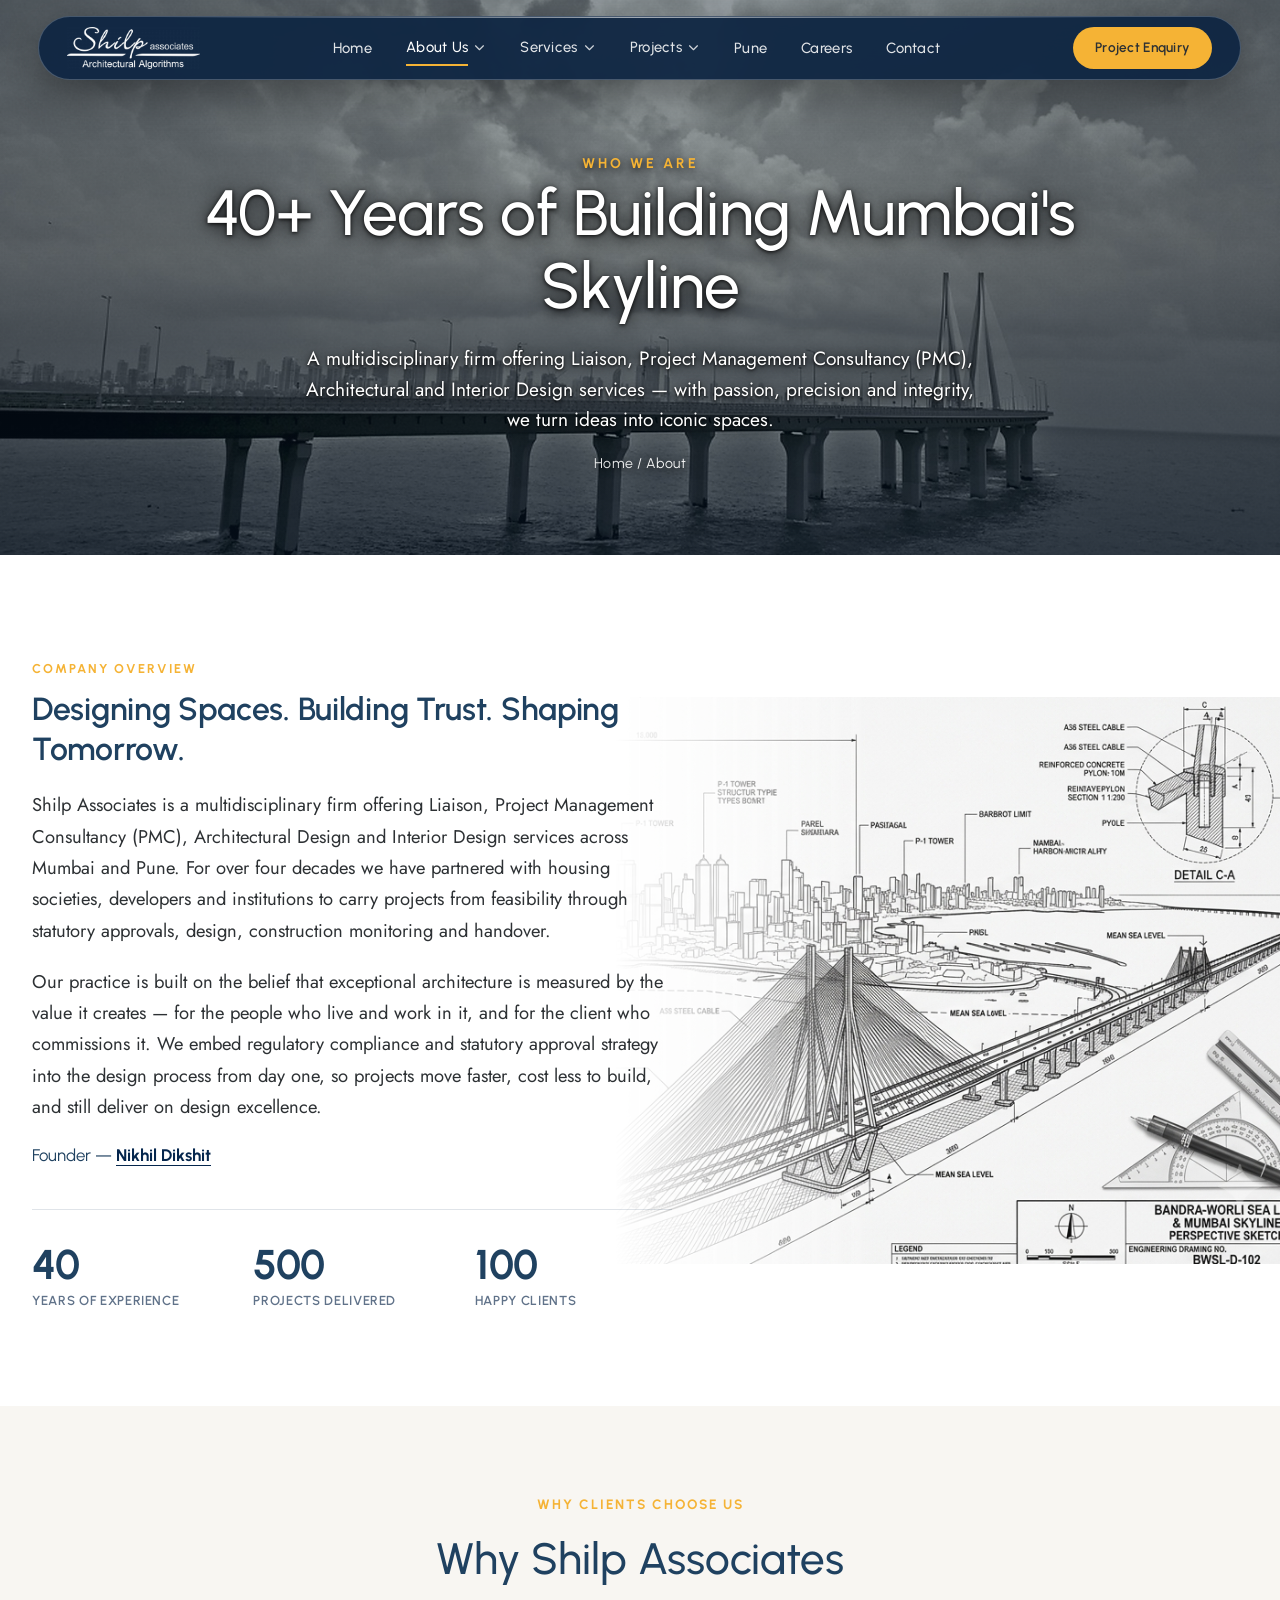
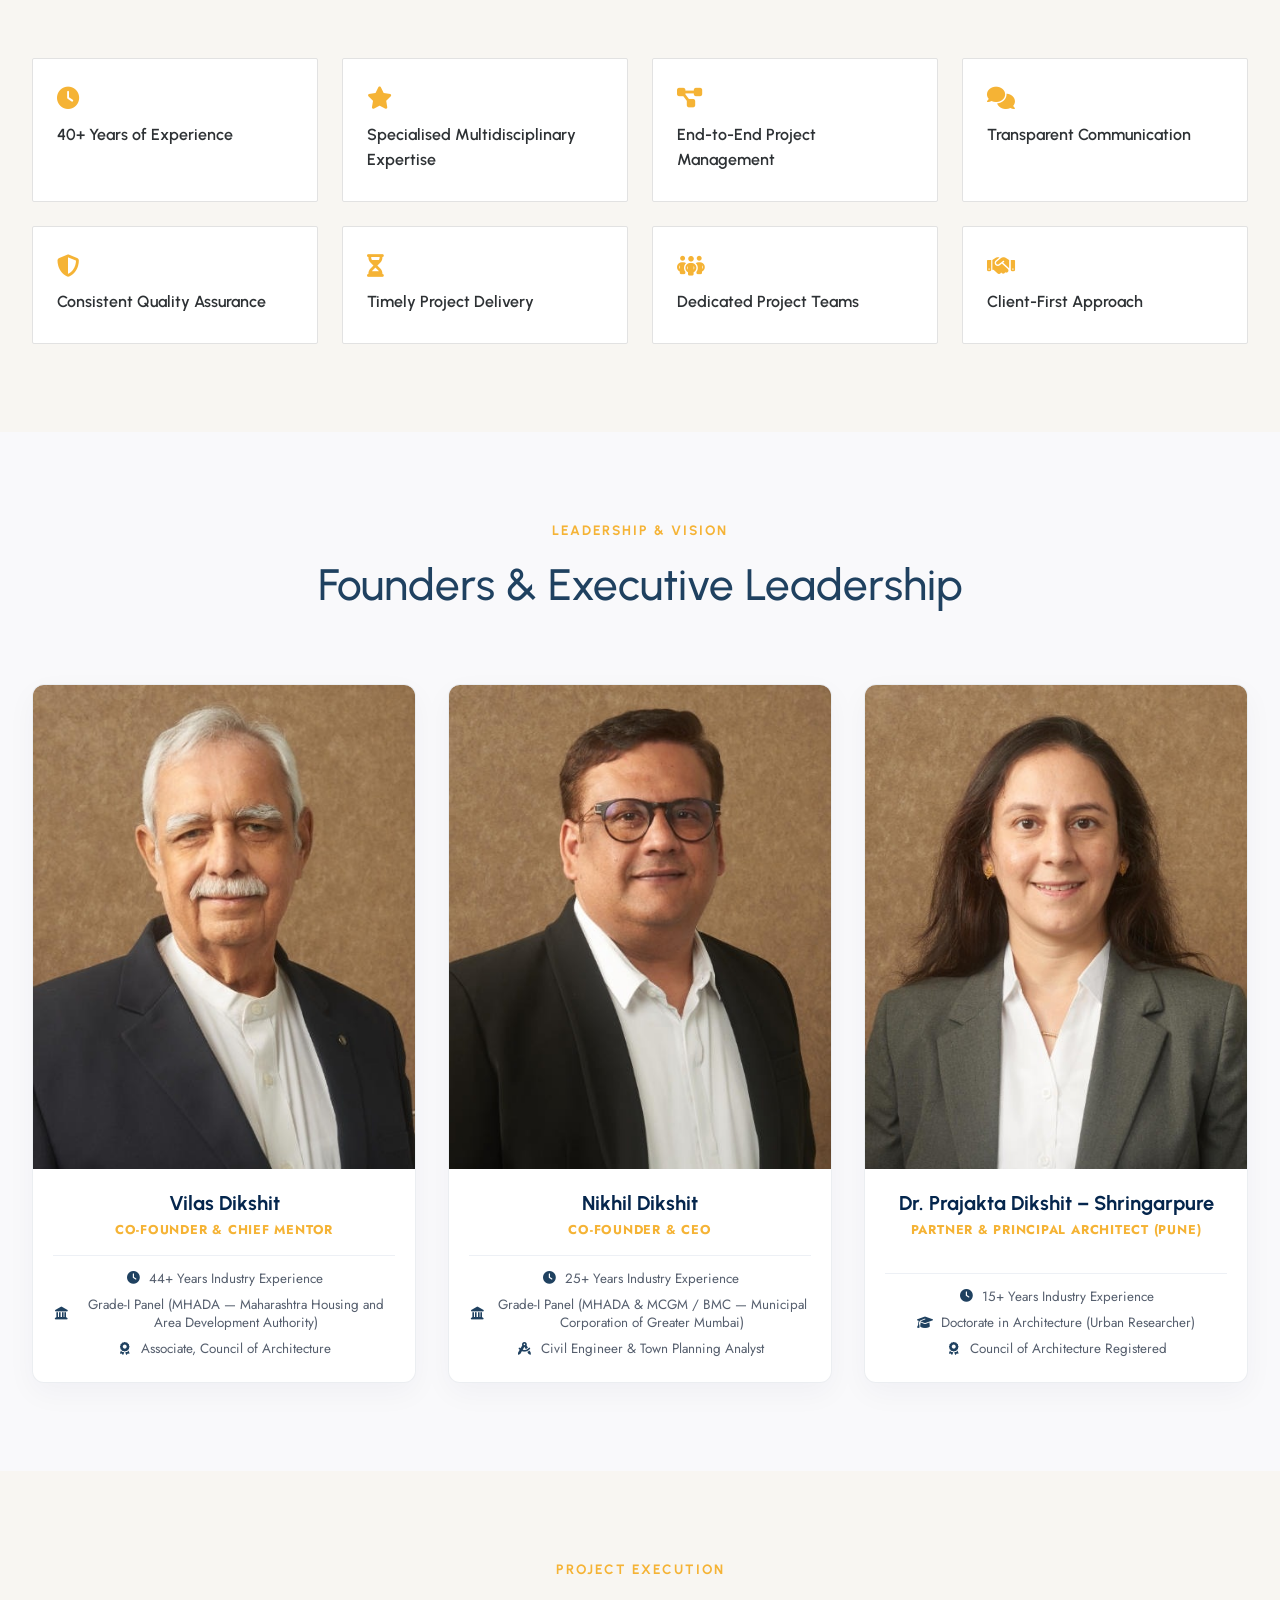
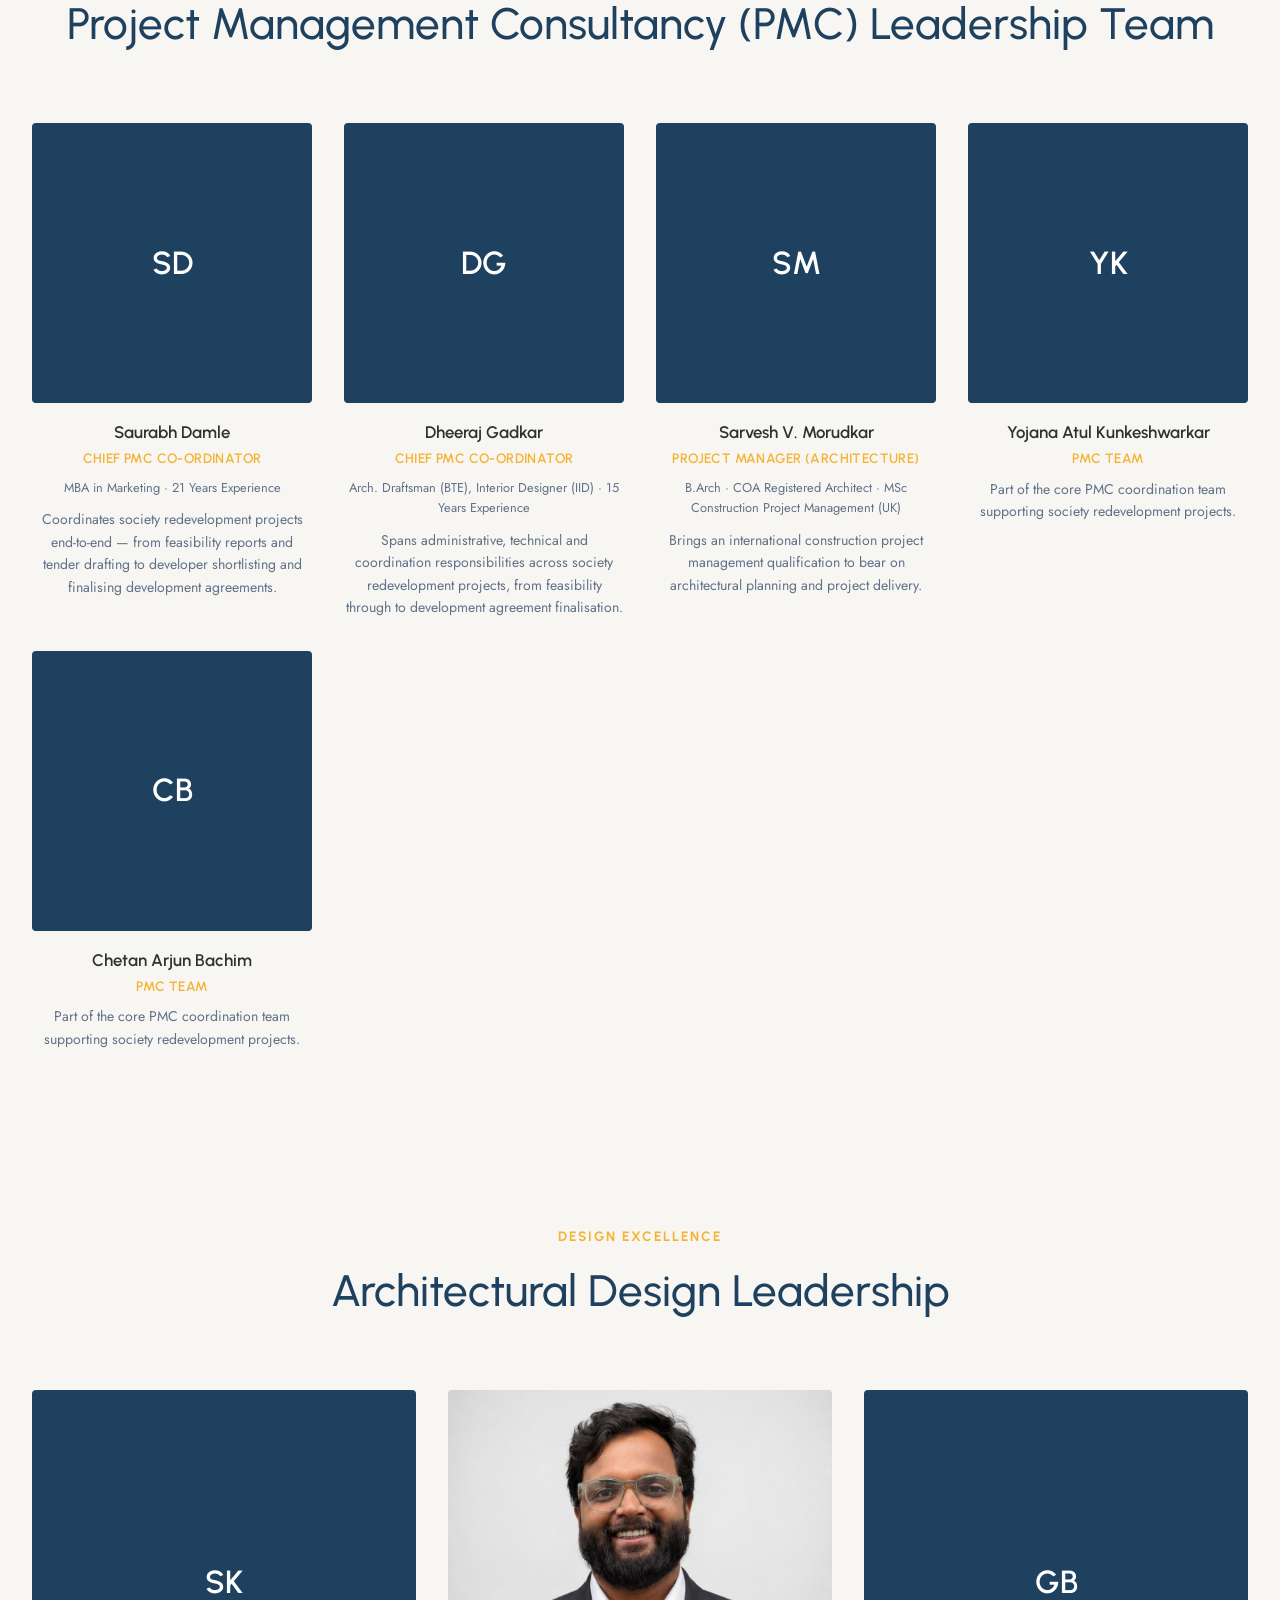
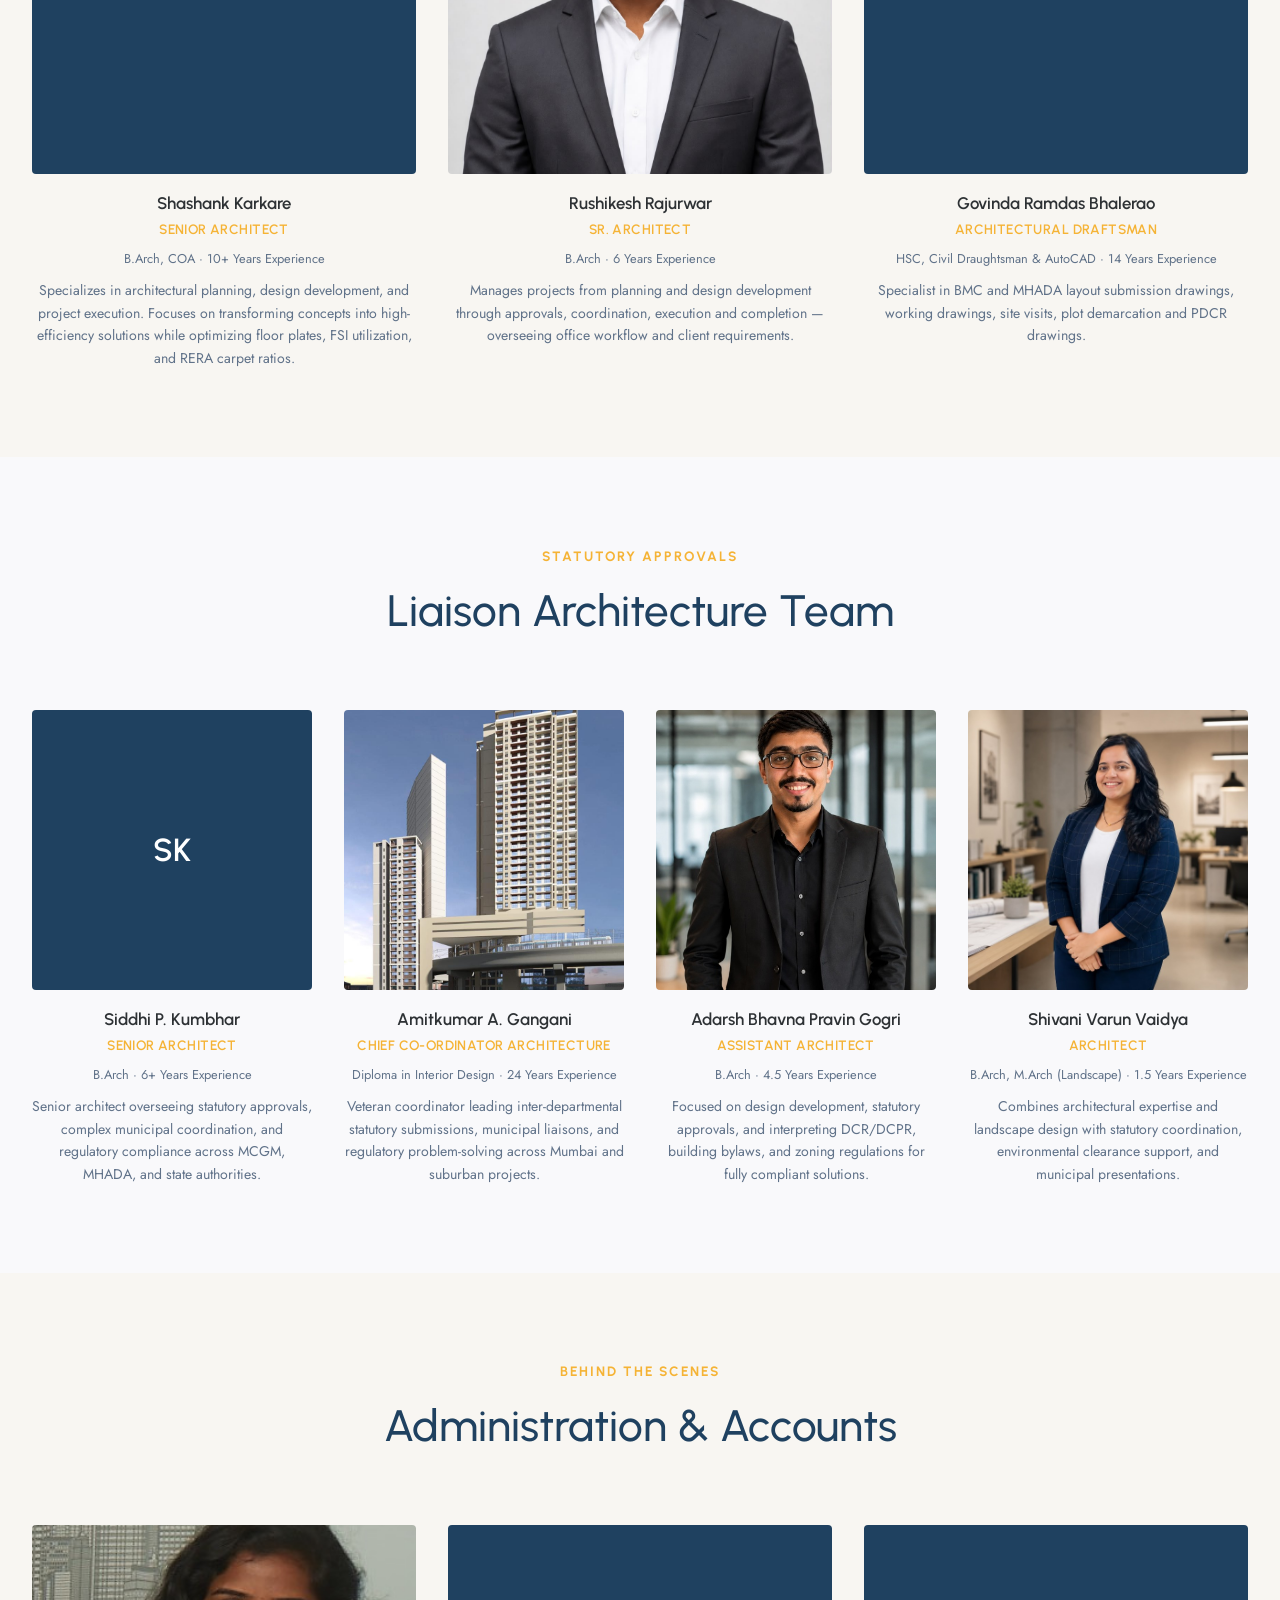
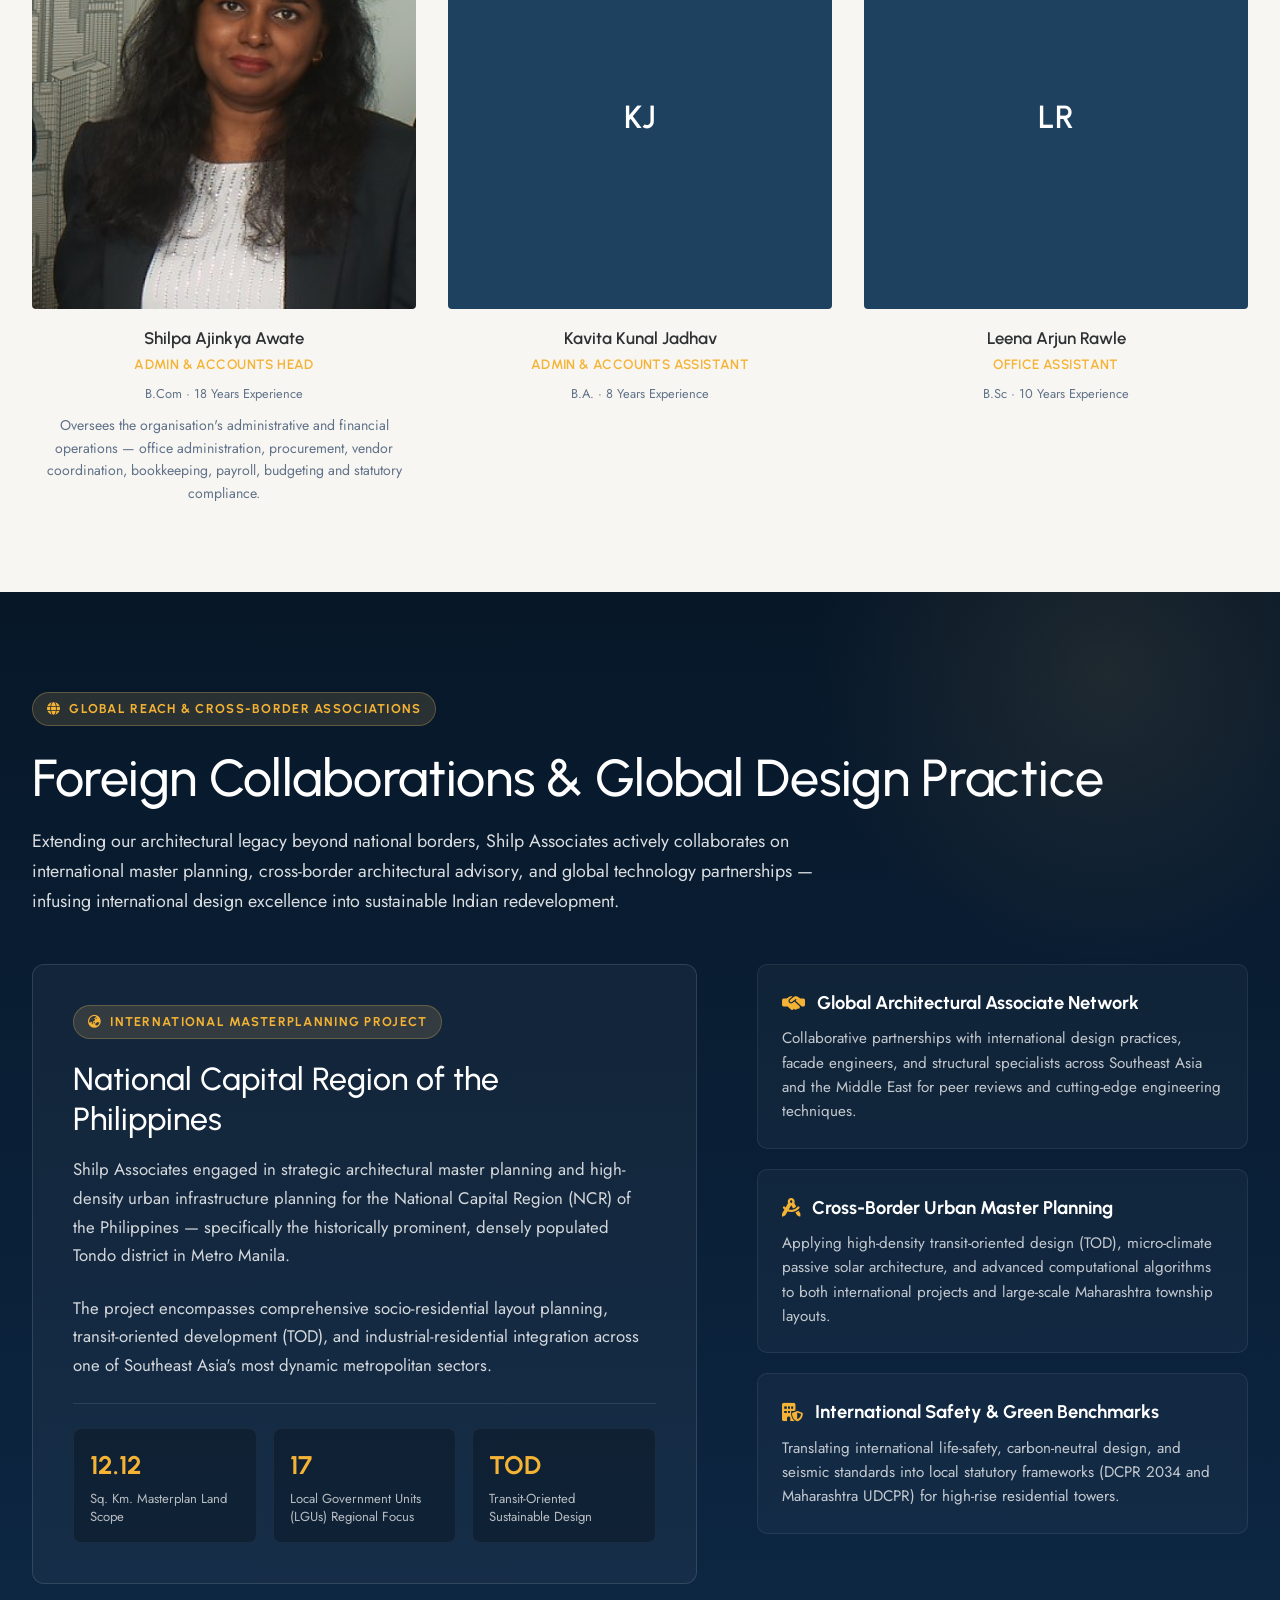
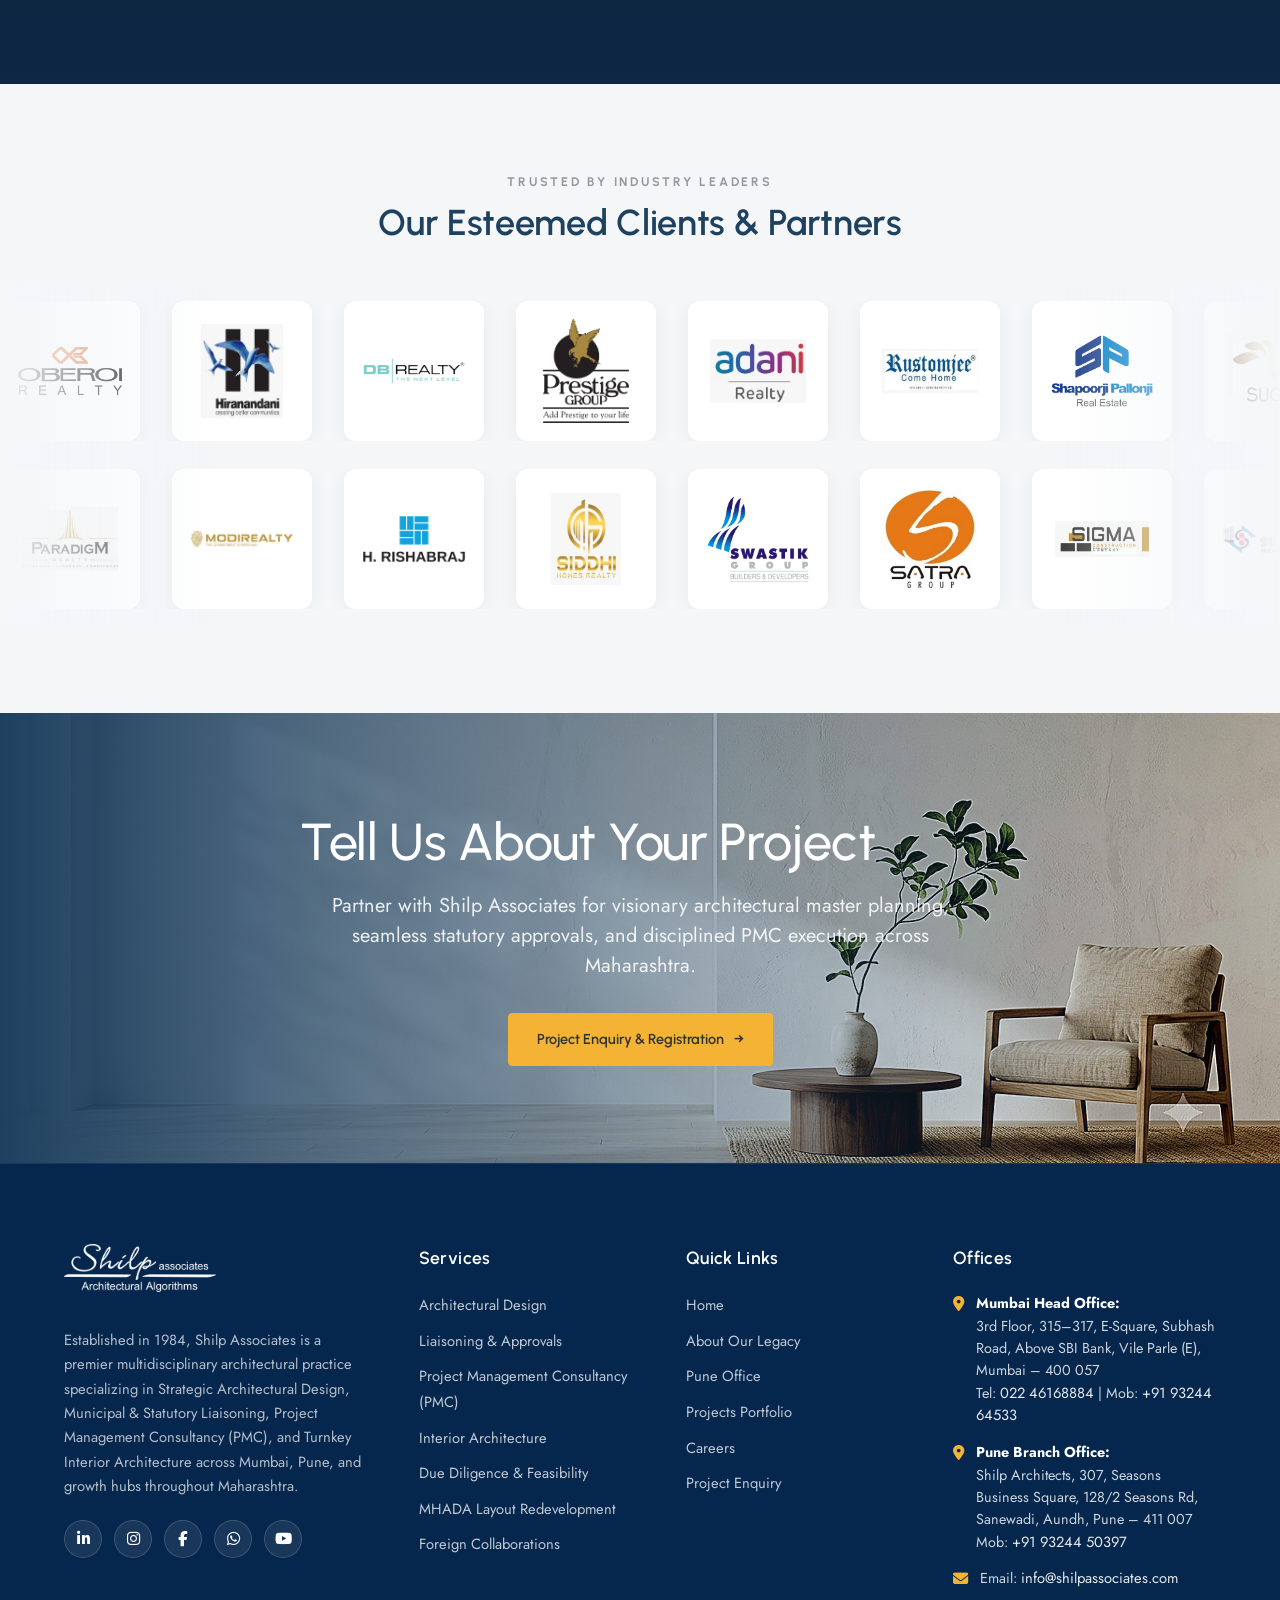
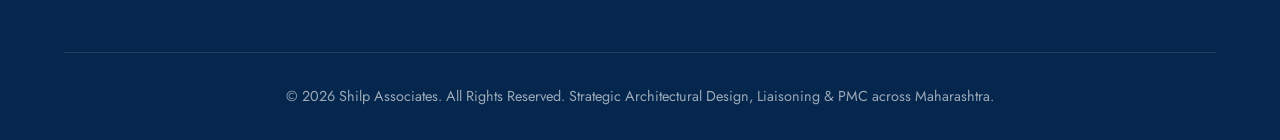
==== commit 4715fc58: "fix(clients): remove Kalpataru from client marquee" ====
--- a/about.html
+++ b/about.html
@@ -436,7 +436,6 @@
         <div class="marquee-card-box"><img src="assets/clients/03-db-realty.png" alt="DB Realty" loading="lazy"></div>
         <div class="marquee-card-box"><img src="assets/clients/04-prestige-group.png" alt="Prestige Group" loading="lazy"></div>
         <div class="marquee-card-box"><img src="assets/clients/05-adani-realty.png" alt="Adani Realty" loading="lazy"></div>
-        <div class="marquee-card-box"><img src="assets/clients/06-kalpataru.png" alt="Kalpataru" loading="lazy"></div>
         <div class="marquee-card-box"><img src="assets/clients/07-rustomjee.png" alt="Rustomjee" loading="lazy"></div>
         <div class="marquee-card-box"><img src="assets/clients/08-shapoorji-pallonji-real-estate.png" alt="Shapoorji Pallonji Real Estate" loading="lazy"></div>
         <div class="marquee-card-box"><img src="assets/clients/09-sugee.png" alt="Sugee Group" loading="lazy"></div>
@@ -452,7 +451,6 @@
         <div class="marquee-card-box"><img src="assets/clients/03-db-realty.png" alt="DB Realty" loading="lazy"></div>
         <div class="marquee-card-box"><img src="assets/clients/04-prestige-group.png" alt="Prestige Group" loading="lazy"></div>
         <div class="marquee-card-box"><img src="assets/clients/05-adani-realty.png" alt="Adani Realty" loading="lazy"></div>
-        <div class="marquee-card-box"><img src="assets/clients/06-kalpataru.png" alt="Kalpataru" loading="lazy"></div>
         <div class="marquee-card-box"><img src="assets/clients/07-rustomjee.png" alt="Rustomjee" loading="lazy"></div>
         <div class="marquee-card-box"><img src="assets/clients/08-shapoorji-pallonji-real-estate.png" alt="Shapoorji Pallonji Real Estate" loading="lazy"></div>
         <div class="marquee-card-box"><img src="assets/clients/09-sugee.png" alt="Sugee Group" loading="lazy"></div>
